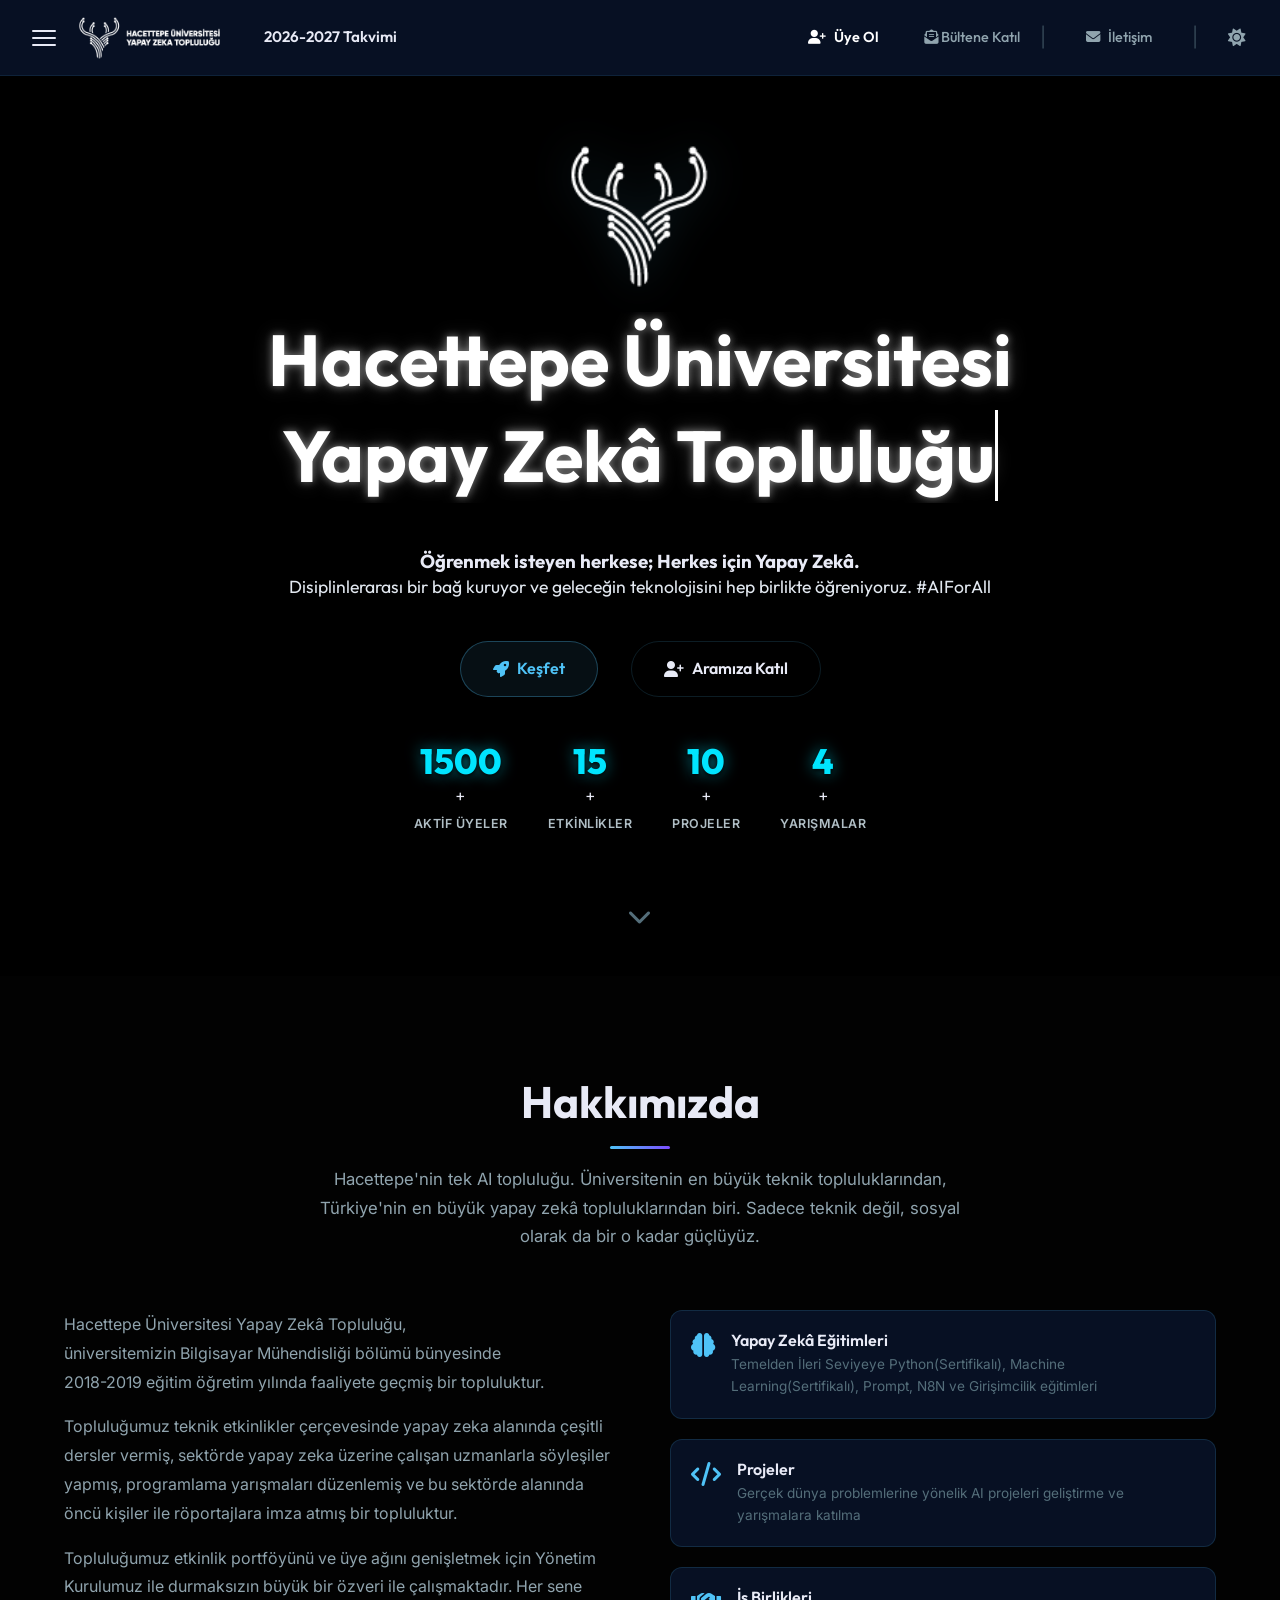
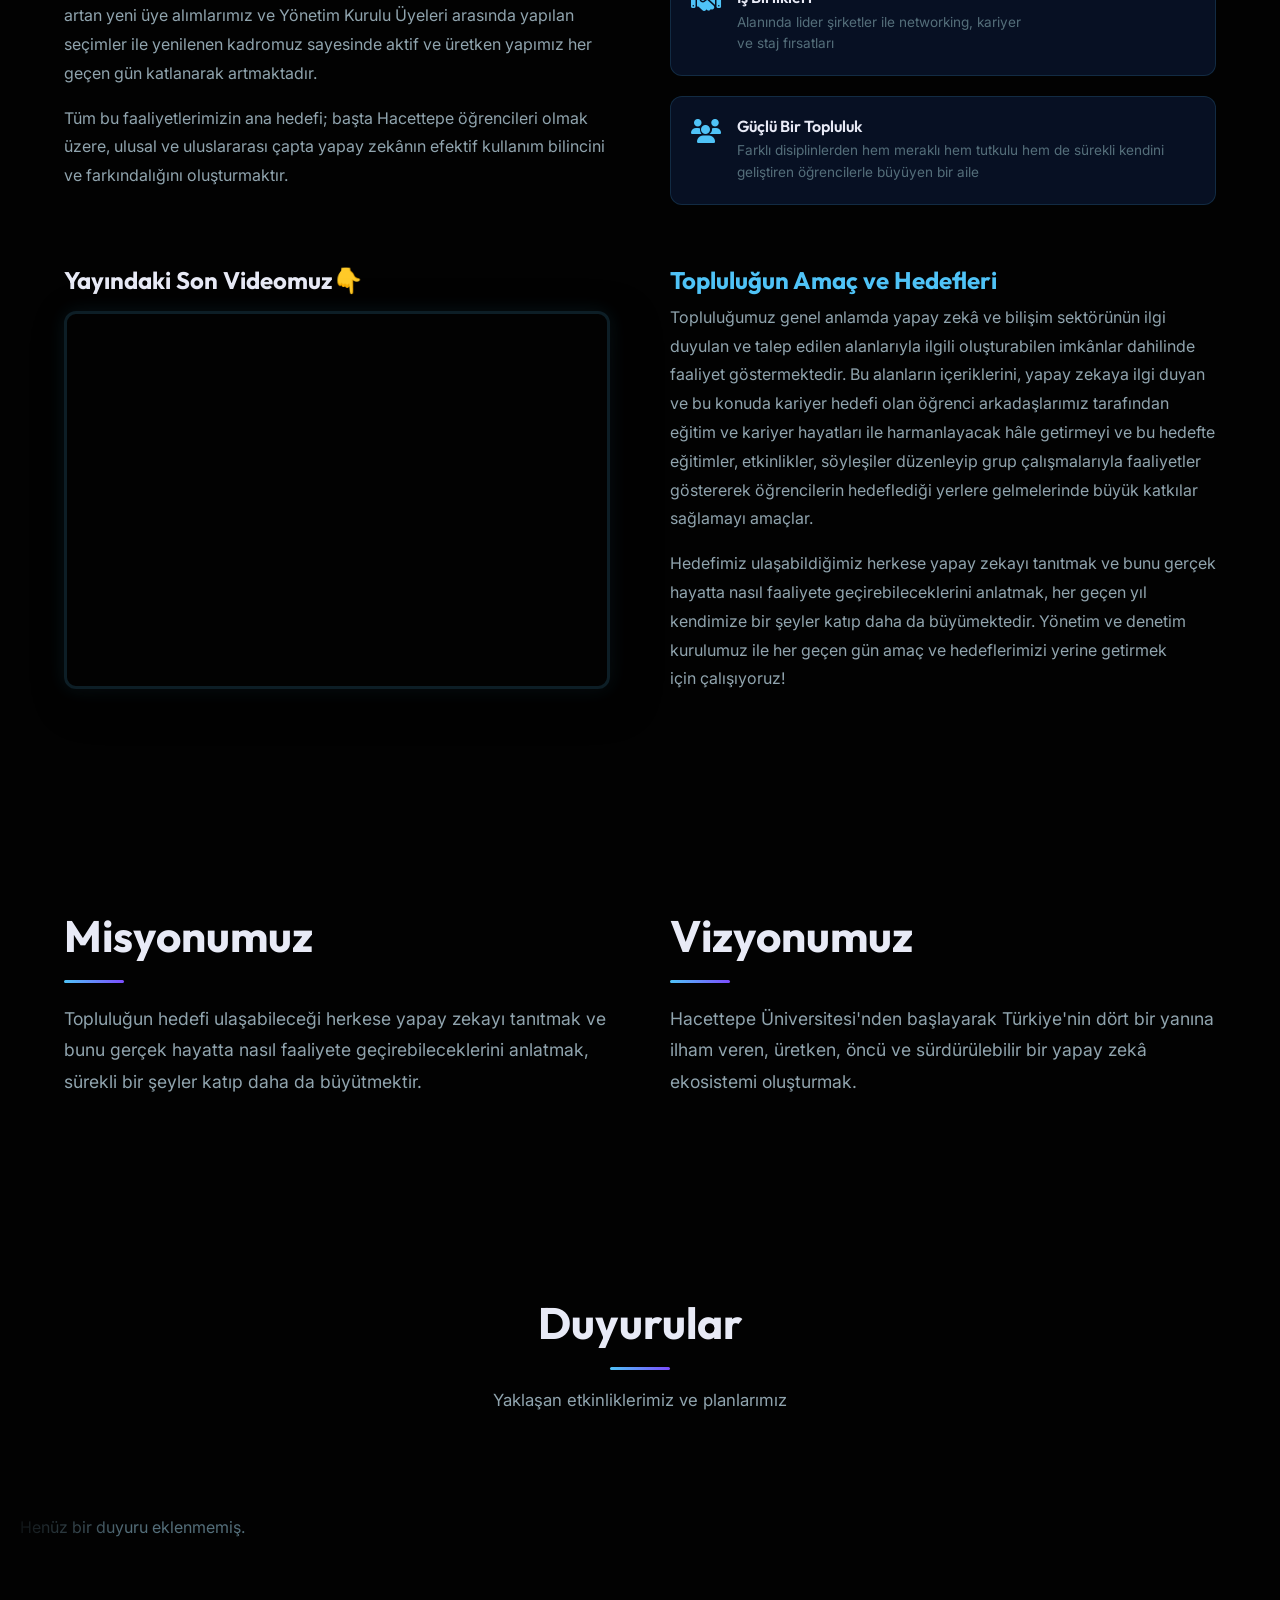
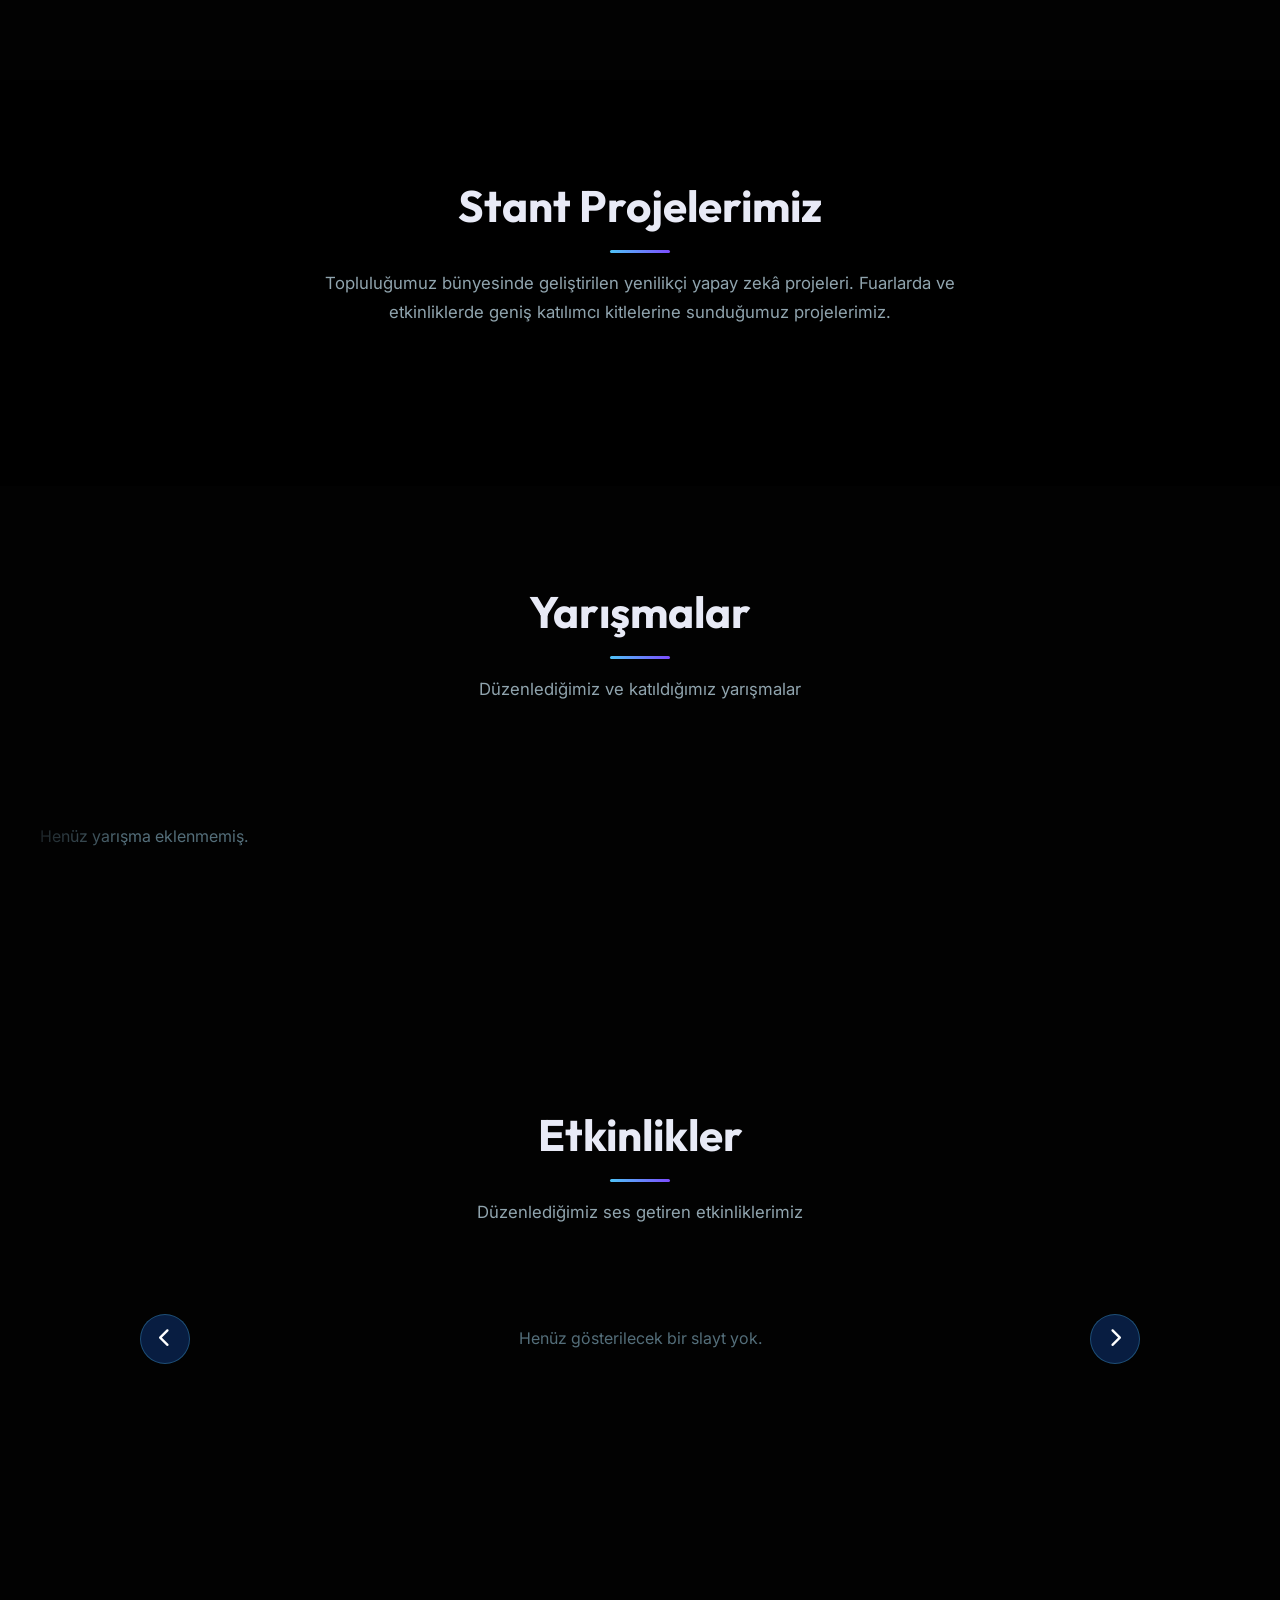
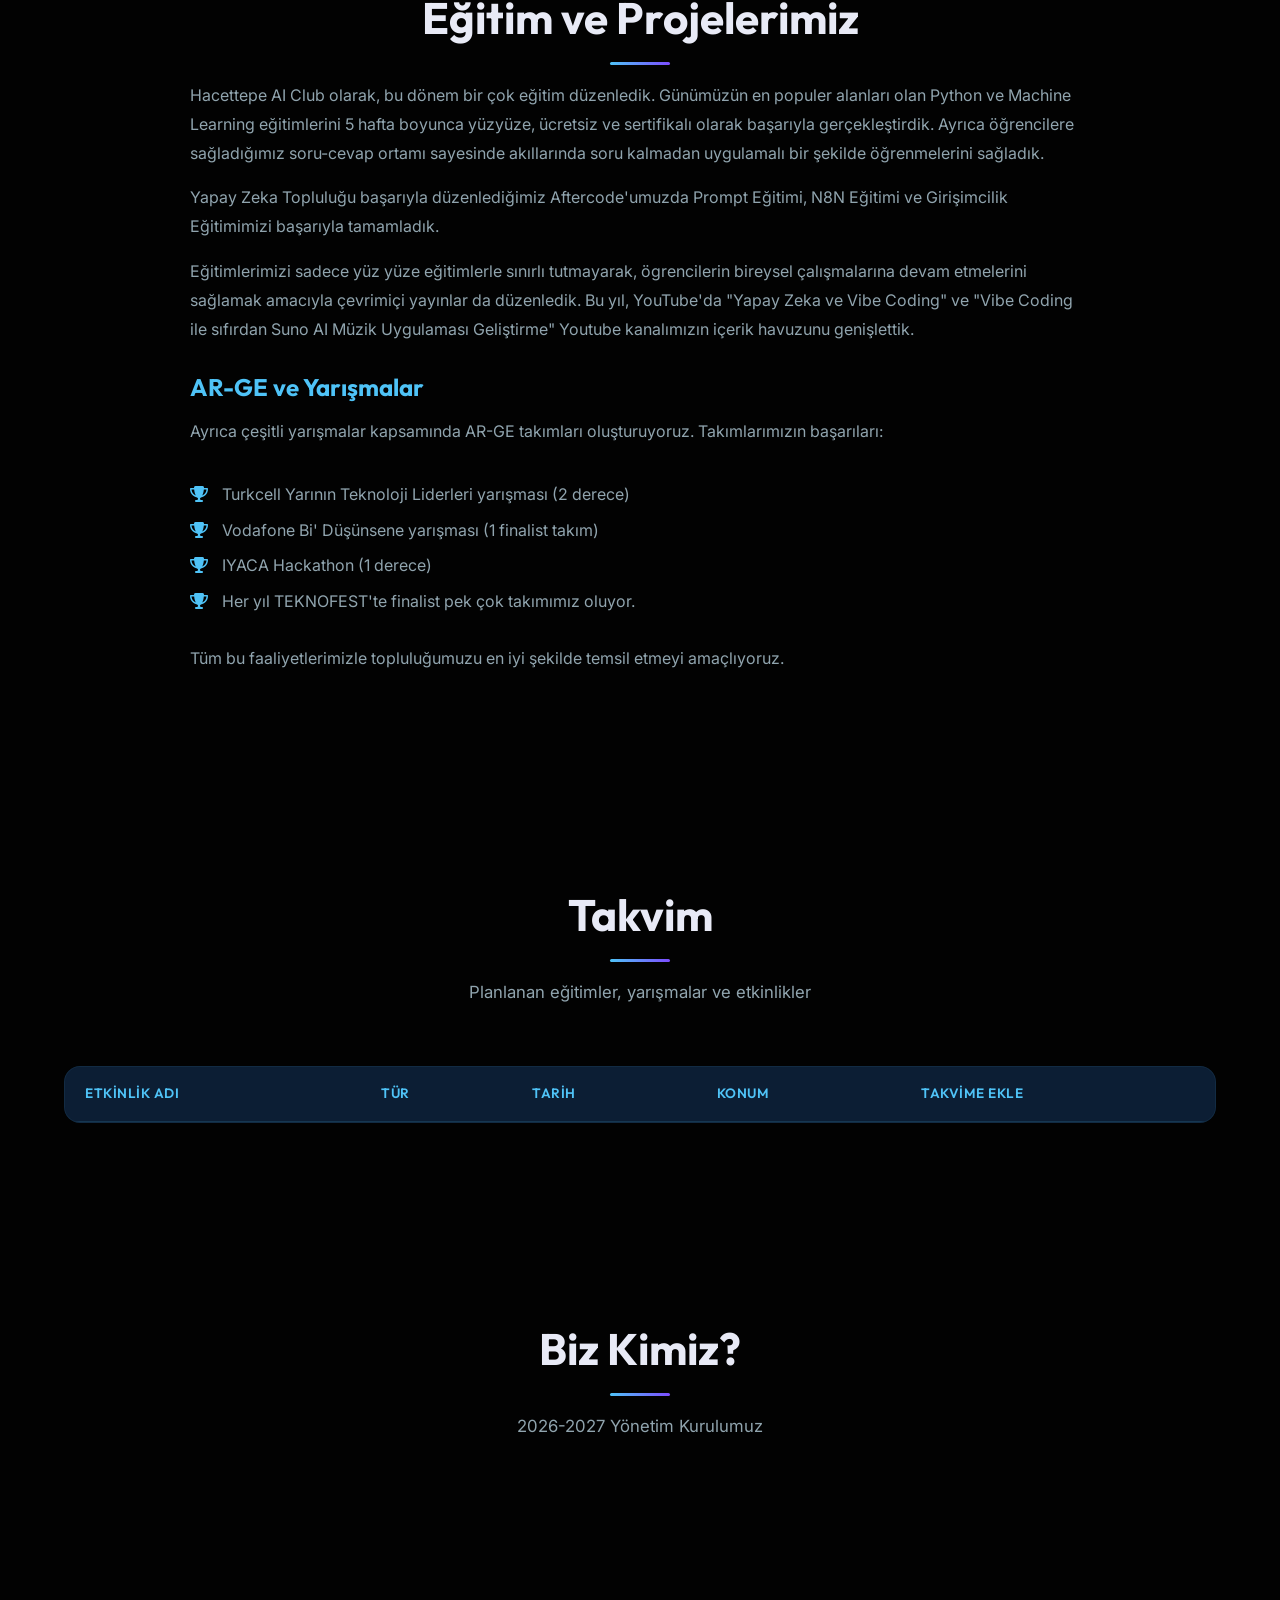
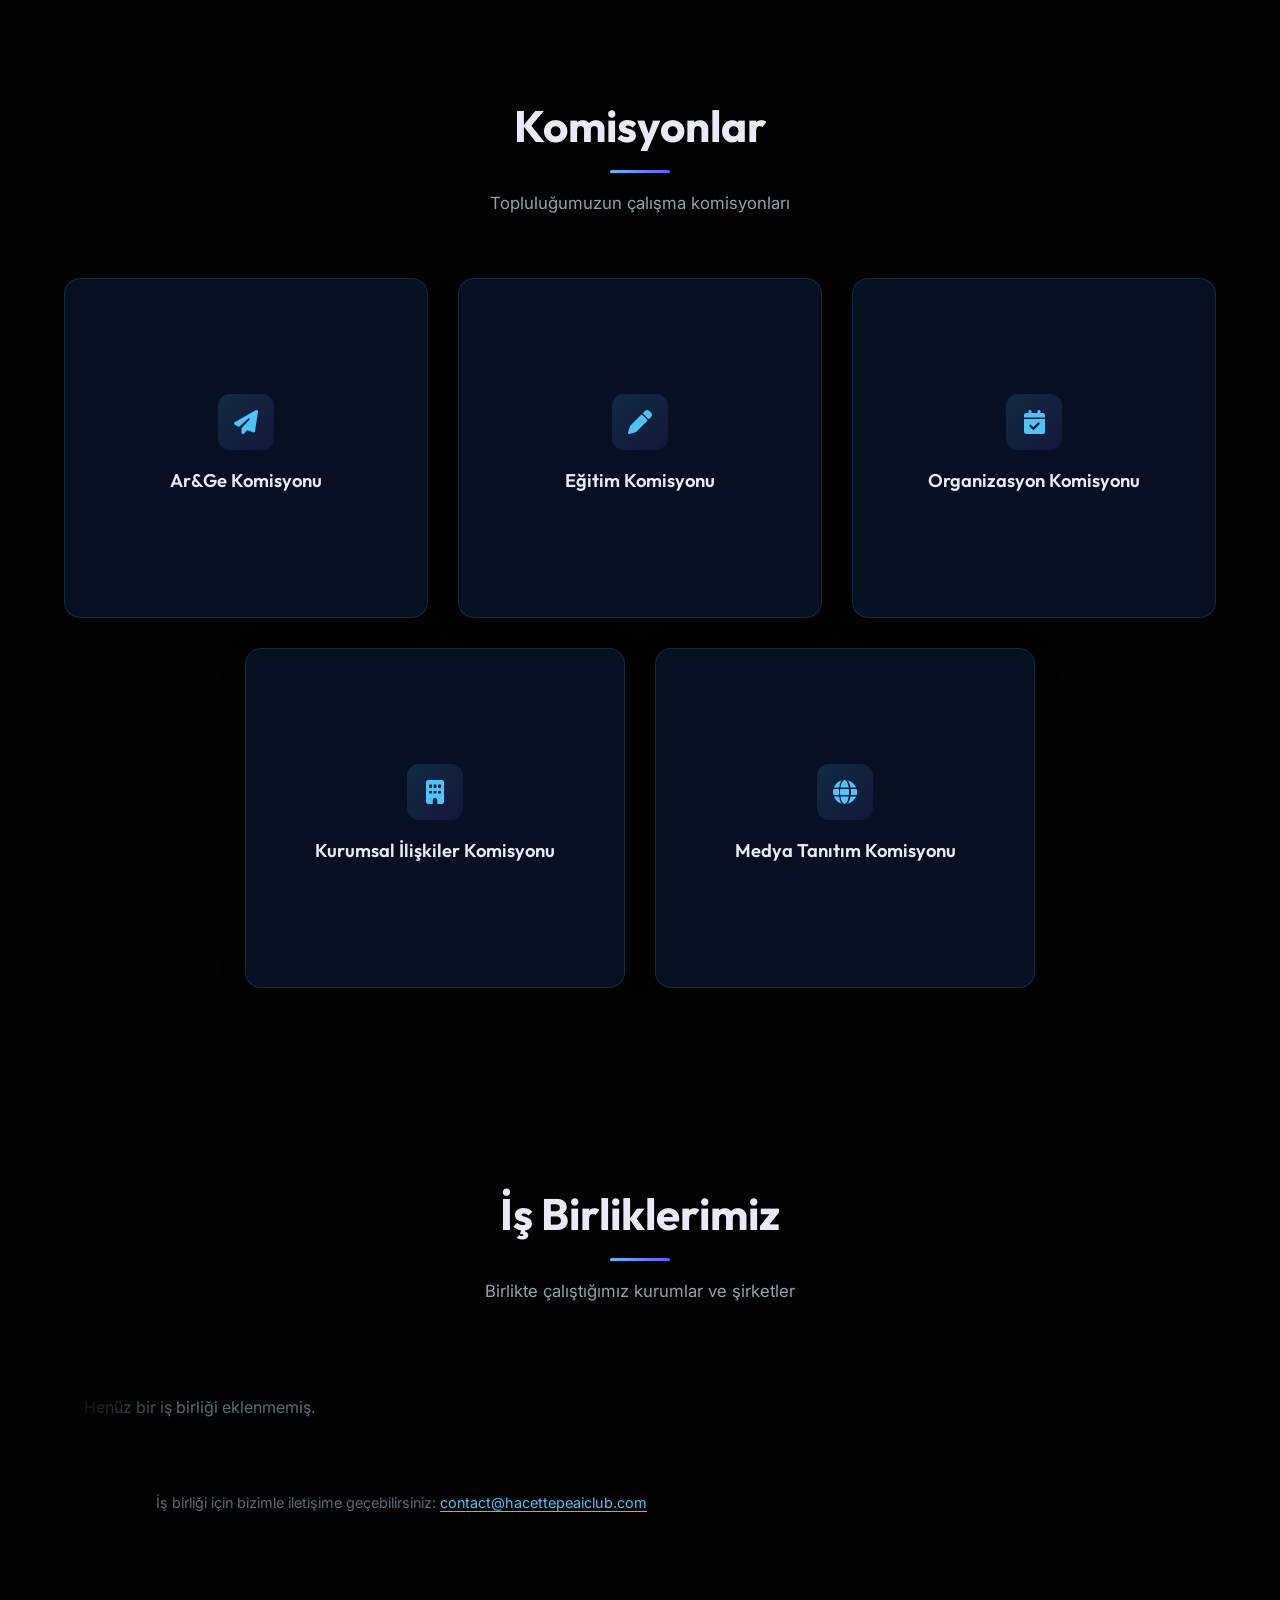
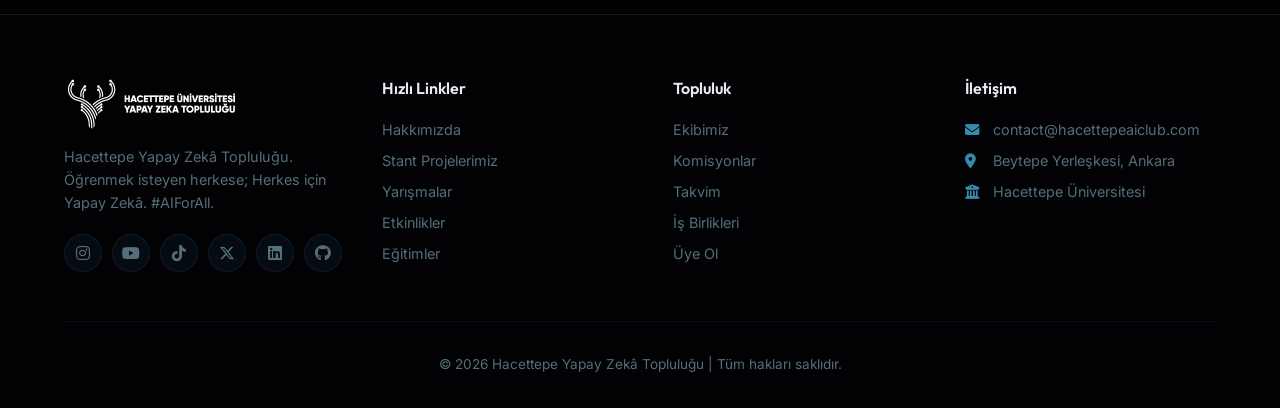
==== Frontend/index.html @ a0f43499 "E-bülten sistemi, duyurular eklendi ve arayüz güncellendi" ====
<!DOCTYPE html>
<html lang="tr" dir="ltr">

<head>
    <meta charset="UTF-8">
    <meta name="viewport" content="width=device-width, initial-scale=1.0">
    <meta http-equiv="X-UA-Compatible" content="IE=edge">
    <title>Hacettepe Yapay Zekâ Topluluğu | AI Club</title>
    <link rel="icon" type="image/png" href="assets/logo-light.png">
    <meta name="description"
        content="Hacettepe Üniversitesi Yapay Zekâ Topluluğu resmi web sitesi. Eğitimler, etkinlikler, yarışmalar, projeler ve daha fazlası.">
    <meta name="keywords"
        content="Hacettepe, Üniversite, Yapay Zeka, AI Club, Topluluk, Datathon, Ideathon, Vibethon, AI Fest">
    <meta property="og:title" content="Hacettepe Yapay Zekâ Topluluğu">
    <meta property="og:description" content="Hacettepe Üniversitesi Yapay Zekâ Topluluğu resmi web sitesi.">
    <meta property="og:type" content="website">

    <!-- Google Fonts -->
    <link rel="preconnect" href="https://fonts.googleapis.com">
    <link rel="preconnect" href="https://fonts.gstatic.com" crossorigin>
    <link
        href="https://fonts.googleapis.com/css2?family=Inter:wght@300;400;500;600;700&family=Outfit:wght@400;500;600;700;800&display=swap"
        rel="stylesheet">

    <!-- Font Awesome Icons -->
    <link rel="stylesheet" href="https://cdnjs.cloudflare.com/ajax/libs/font-awesome/6.5.1/css/all.min.css">

    <!-- Main Stylesheet -->
    <link rel="stylesheet" href="css/style.css">
</head>

<body>

    <!-- ==================== BACKGROUND VIDEO ==================== -->
    <video id="neural-canvas" autoplay loop muted playsinline>
        <source src="assets/videos/background.mp4" type="video/mp4">
    </video>

    <!-- ==================== HEADER / NAVBAR ==================== -->
    <header id="header">
        <div class="header-container">
            <!-- Left: Hamburger + Logo -->
            <div class="header-left">
                <button id="hamburger-btn" type="button" aria-label="Menüyü Aç" title="Menüyü Aç">
                    <span class="hamburger-line"></span>
                </button>
                <a href="#hero" id="logo-link" class="logo-link" title="Ana Sayfa">
                    <img src="assets/logo.png" alt="Hacettepe AI Club Logo" id="logo-img">
                </a>
                <a href="#takvim" class="nav-announcements-link" title="Takvim">2026-2027 Takvimi</a>
            </div>

            <!-- Right: Üye Ol + İletişim -->
            <div class="header-right">
                <a href="https://topluluklar.hacettepe.edu.tr/topluluklar/yapay-zeka-toplulugu" target="_blank"
                    rel="noopener" class="btn-member" id="btn-member">
                    <i class="fa-solid fa-user-plus"></i> <span class="btn-text">Üye Ol</span>
                </a>

                <a href="#" class="nav-link" id="nav-newsletter-btn" style="margin-left: 15px;">
                    <i class="fa-solid fa-envelope-open-text"></i> <span class="btn-text">Bültene Katıl</span>
                </a>

                <span class="header-separator">|</span>
                <div id="contact-dropdown-wrapper" class="contact-dropdown-wrapper">
                    <button class="btn-contact" id="btn-contact">
                        <i class="fa-solid fa-envelope"></i> <span class="btn-text">İletişim</span>
                    </button>
                    <div id="contact-dropdown" class="contact-dropdown">
                        <a href="https://www.instagram.com/hacettepeaiclub" target="_blank" rel="noopener"
                            class="social-link">
                            <i class="fa-brands fa-instagram"></i> Instagram
                        </a>
                        <a href="https://www.youtube.com/c/hacettepeaiclub" target="_blank" rel="noopener"
                            class="social-link">
                            <i class="fa-brands fa-youtube"></i> YouTube
                        </a>
                        <a href="https://www.tiktok.com/@hacettepeaiclub" target="_blank" rel="noopener"
                            class="social-link">
                            <i class="fa-brands fa-tiktok"></i> TikTok
                        </a>
                        <a href="https://x.com/hacettepeaiclub" target="_blank" rel="noopener" class="social-link">
                            <i class="fa-brands fa-x-twitter"></i> X (Twitter)
                        </a>
                        <a href="https://www.linkedin.com/company/hacettepeaiclub" target="_blank" rel="noopener"
                            class="social-link">
                            <i class="fa-brands fa-linkedin"></i> LinkedIn
                        </a>
                        <a href="https://github.com/hacettepeaiclub" target="_blank" rel="noopener" class="social-link">
                            <i class="fa-brands fa-github"></i> GitHub
                        </a>
                        <hr class="dropdown-divider">
                        <a href="mailto:contact@hacettepeaiclub.com" class="social-link">
                            <i class="fa-solid fa-paper-plane"></i> Bizimle İletişime Geçin
                    </a>
                    </div>
                </div>
                <span class="header-separator">|</span>
                <button id="theme-toggle" class="btn-theme-toggle" aria-label="Temayı Değiştir"
                    title="Karanlık Modu Aç">
                    <i class="fa-solid fa-sun"></i>
                </button>
            </div>
        </div>
    </header>

    <!-- ==================== SIDE MENU (Hamburger) ==================== -->
    <div class="side-menu-overlay" id="side-menu-overlay"></div>
    <nav id="side-menu" class="side-menu" aria-label="Ana Menü">
        <div class="side-menu-header">
            <img src="assets/logo.png" alt="Logo" class="side-menu-logo">
            <button id="side-menu-close" class="side-menu-close" aria-label="Menüyü Kapat">
                <i class="fa-solid fa-xmark"></i>
            </button>
        </div>
        <ul class="side-menu-links">
            <li><a href="#hakkimizda" class="side-menu-link"><i class="fa-solid fa-info-circle"></i> Hakkımızda</a></li>
            <li><a href="#misyon-vizyon" class="side-menu-link"><i class="fa-solid fa-bullseye"></i>
                    Misyonumuz/Vizyonumuz</a></li>
            <li><a href="#gelecek-etkinlikler" class="side-menu-link"><i class="fa-solid fa-bullhorn"></i> Duyurular</a></li>
            <li><a href="#projeler" class="side-menu-link"><i class="fa-solid fa-diagram-project"></i> Stant Projelerimiz</a>
            </li>
            <li><a href="#yarismalar" class="side-menu-link"><i class="fa-solid fa-trophy"></i> Yarışmalar</a></li>
            <li><a href="#etkinlikler" class="side-menu-link"><i class="fa-solid fa-calendar-check"></i> Etkinlikler</a>
            </li>
            <li><a href="#egitimler" class="side-menu-link"><i class="fa-solid fa-graduation-cap"></i> Eğitimler</a>
            </li>
            <li><a href="#takvim" class="side-menu-link"><i class="fa-solid fa-calendar-days"></i> Takvim</a></li>
            <li><a href="#ekip" class="side-menu-link"><i class="fa-solid fa-people-group"></i> Biz Kimiz?</a></li>
            <li><a href="#komisyonlar" class="side-menu-link"><i class="fa-solid fa-sitemap"></i> Komisyonlar</a></li>
            <li><a href="#isbirlikleri" class="side-menu-link"><i class="fa-solid fa-handshake"></i> İş Birlikleri</a></li>
            
        </ul>
        <div class="side-menu-footer">
            <button id="admin-trigger" class="btn-admin-login">
                <i class="fa-solid fa-right-to-bracket"></i> Giriş Yap
            </button>
        </div>
    </nav>

    <!-- ==================== ADMIN TOOLBAR (hidden by default) ==================== -->
    <div id="admin-toolbar" class="admin-toolbar" style="display: none;">
        <div class="admin-toolbar-inner">
            <span><i class="fa-solid fa-shield-halved"></i> Admin Modu Aktif</span>
            <button id="admin-logout" class="btn-admin-logout"><i class="fa-solid fa-right-from-bracket"></i> Çıkış
                Yap</button>
        </div>
    </div>

    <!-- ==================== MAIN CONTENT ==================== -->
    <main id="main-content">

        <!-- ===== HERO SECTION ===== -->
        <section id="hero" class="hero-section">
            <div class="hero-content">
                <div class="hero-branding scroll-reveal">
                    <img src="assets/logo-light.png" alt="Hacettepe AI Club Logo" class="hero-logo-icon">
                    <div class="hero-title-row">

                        <h1 class="hero-title">
                            Hacettepe Üniversitesi<br>
                            <span class="hero-highlight">Yapay Zekâ Topluluğu</span>
                        </h1>

                    </div>
                </div>
                <div class="hero-subtitle scroll-reveal">
                    <h3> <br> Öğrenmek isteyen herkese; Herkes için Yapay Zekâ.</h3>
                    <h5>Disiplinlerarası bir bağ kuruyor ve geleceğin teknolojisini hep birlikte öğreniyoruz. #AIForAll</h5>
                </div>
                <div class="hero-buttons scroll-reveal">
                    <a href="#hakkimizda" class="btn-primary btn-glow">
                        <i class="fa-solid fa-rocket"></i> Keşfet
                    </a>
                    <a href="https://topluluklar.hacettepe.edu.tr/topluluklar/yapay-zeka-toplulugu" target="_blank"
                        rel="noopener" class="btn-secondary">
                        <i class="fa-solid fa-user-plus"></i> Aramıza Katıl
                    </a>
                </div>
                <div class="hero-stats scroll-reveal">
                    <div class="stat-item">
                        <span class="stat-number" data-target="1500">0</span>+
                        <span class="stat-label">Aktif Üyeler</span>
                    </div>
                    <div class="stat-item">
                        <span class="stat-number" data-target="15">0</span>+
                        <span class="stat-label">Etkinlikler</span>
                    </div>
                    <div class="stat-item">
                        <span class="stat-number" data-target="10">0</span>+
                        <span class="stat-label">Projeler</span>
                    </div>
                    <div class="stat-item">
                        <span class="stat-number" data-target="4">0</span>+
                        <span class="stat-label">Yarışmalar</span>
                    </div>
                </div>
            </div>
            <a href="#hakkimizda" class="hero-scroll-indicator">
                <i class="fa-solid fa-chevron-down"></i>
            </a>
        </section>

        <!-- ===== HAKKIMIZDA ===== -->
        <section id="hakkimizda" class="section">
            <div class="container">
                <h2 class="section-title scroll-reveal">Hakkımızda</h2>
                <p class="section-subtitle scroll-reveal">Hacettepe'nin tek AI topluluğu. Üniversitenin en büyük teknik topluluklarından, Türkiye'nin en büyük yapay zekâ topluluklarından biri. Sadece teknik değil, sosyal olarak da bir o kadar güçlüyüz.</p>
                <div class="about-grid">
                    <!-- Row 1: Left Column (Intro Text) -->
                    <div class="about-text scroll-reveal">
                        <p>Hacettepe Üniversitesi Yapay Zekâ Topluluğu,<br> üniversitemizin Bilgisayar Mühendisliği
                            bölümü
                            bünyesinde <br> 2018-2019 eğitim öğretim yılında faaliyete geçmiş bir topluluktur.</p>
                        <p>Topluluğumuz teknik etkinlikler çerçevesinde yapay zeka alanında çeşitli dersler vermiş,
                            sektörde yapay zeka üzerine çalışan uzmanlarla söyleşiler yapmış, programlama yarışmaları
                            düzenlemiş ve bu sektörde alanında öncü kişiler ile röportajlara imza atmış bir topluluktur.
                        </p>
                        <p>Topluluğumuz etkinlik portföyünü ve üye ağını genişletmek için Yönetim Kurulumuz ile
                            durmaksızın büyük bir özveri ile çalışmaktadır. Her sene artan yeni üye alımlarımız ve
                            Yönetim Kurulu Üyeleri
                            arasında yapılan seçimler ile yenilenen kadromuz sayesinde aktif ve üretken yapımız her
                            geçen gün
                            katlanarak
                            artmaktadır.
                        </p>
                        <p>Tüm bu faaliyetlerimizin ana hedefi; başta Hacettepe öğrencileri olmak üzere, ulusal ve
                            uluslararası
                            çapta yapay zekânın efektif kullanım bilincini ve farkındalığını oluşturmaktır.
                        </p>
                    </div>

                    <!-- Row 1: Right Column (Features Cards) -->
                    <div class="about-features scroll-reveal">
                        <div class="feature-item">
                            <i class="fa-solid fa-brain"></i>
                            <div>
                                <h4>Yapay Zekâ Eğitimleri</h4>
                                <p>Temelden İleri Seviyeye Python(Sertifikalı), Machine Learning(Sertifikalı), Prompt,
                                    N8N ve Girişimcilik eğitimleri</p>
                            </div>
                        </div>
                        <div class="feature-item">
                            <i class="fa-solid fa-code"></i>
                            <div>
                                <h4>Projeler</h4>
                                <p>Gerçek dünya problemlerine yönelik AI projeleri geliştirme ve yarışmalara katılma
                                </p>
                            </div>
                        </div>
                        <div class="feature-item">
                            <i class="fa-solid fa-handshake"></i>
                            <div>
                                <h4>İş Birlikleri</h4>
                                <p>Alanında lider şirketler ile networking, kariyer
                                <p> ve staj fırsatları </p>
                                </p>
                            </div>
                        </div>
                        <div class="feature-item">
                            <i class="fa-solid fa-users"></i>
                            <div>
                                <h4>Güçlü Bir Topluluk</h4>
                                <p>Farklı disiplinlerden hem meraklı hem tutkulu hem de sürekli kendini geliştiren
                                    öğrencilerle büyüyen bir aile</p>
                            </div>
                        </div>
                    </div>

                    <!-- Row 2: Left Column (YouTube Video) -->
                    <div class="about-video scroll-reveal">
                        <h3 class="about-row-title">Yayındaki Son Videomuz👇</h3>
                        <div class="video-container">
                            <iframe src="https://www.youtube.com/embed/R1TZDe21SGk" title="YouTube video player"
                                allow="accelerometer; autoplay; clipboard-write; encrypted-media; gyroscope; picture-in-picture; web-share"
                                allowfullscreen></iframe>
                        </div>
                    </div>

                    <!-- Row 2: Right Column (Goals & Objectives - Right Aligned) -->
                    <div class="about-goals scroll-reveal">
                        <h3 class="about-row-title" style="color: var(--glow);">Topluluğun Amaç ve Hedefleri</h3>
                        <p>Topluluğumuz genel anlamda yapay zekâ ve bilişim sektörünün ilgi duyulan ve talep edilen
                            alanlarıyla ilgili oluşturabilen imkânlar dahilinde faaliyet göstermektedir. Bu alanların
                            içeriklerini, yapay zekaya ilgi duyan ve bu konuda kariyer hedefi olan öğrenci
                            arkadaşlarımız tarafından eğitim ve kariyer hayatları ile harmanlayacak hâle getirmeyi ve bu
                            hedefte eğitimler, etkinlikler, söyleşiler düzenleyip grup çalışmalarıyla faaliyetler
                            göstererek öğrencilerin hedeflediği yerlere gelmelerinde büyük katkılar sağlamayı amaçlar.
                        </p>
                        <p>Hedefimiz ulaşabildiğimiz herkese yapay zekayı tanıtmak ve bunu gerçek hayatta nasıl
                            faaliyete geçirebileceklerini anlatmak, her geçen yıl kendimize bir şeyler katıp daha da
                            büyümektedir. Yönetim ve denetim kurulumuz ile her geçen gün amaç ve hedeflerimizi yerine
                            getirmek için çalışıyoruz!</p>
                    </div>
                </div>
            </div>
        </section>

        <!-- ===== MİSYONUMUZ & VİZYONUMUZ ===== -->
        <section id="misyon-vizyon" class="section section-alt">
            <div class="container">
                <div class="mv-grid">
                    <!-- Left Column: Misyonumuz -->
                    <div class="mv-block mv-left scroll-reveal">
                        <h2 class="section-title" style="text-align: left; margin-bottom: 20px;">Misyonumuz</h2>
                        <p class="mv-main">Topluluğun hedefi ulaşabileceği herkese yapay zekayı tanıtmak ve bunu gerçek
                            hayatta nasıl faaliyete geçirebileceklerini anlatmak, sürekli bir şeyler katıp daha da
                            büyütmektir.</p>
                    </div>
                    <!-- Right Column: Vizyonumuz -->
                    <div class="mv-block mv-right scroll-reveal">
                        <h2 class="section-title" style="text-align: left; margin-bottom: 20px;">Vizyonumuz</h2>
                        <p class="mv-main">Hacettepe Üniversitesi'nden başlayarak Türkiye'nin dört bir yanına ilham
                            veren, üretken, öncü ve sürdürülebilir bir yapay zekâ ekosistemi oluşturmak.</p>
                    </div>
                </div>
            </div>
        </section>

        <!-- ===== GELECEK ETKİNLİKLER ===== -->
        
        <section id="gelecek-etkinlikler" class="section section-alt">
            <div class="container">
                <h2 class="section-title scroll-reveal">Duyurular</h2>
                <p class="section-subtitle scroll-reveal">Yaklaşan etkinliklerimiz ve planlarımız</p>
                
                <div class="upcoming-grid scroll-reveal">
                    <div class="upcoming-track" id="announcements-dynamic-track">
                    </div>
                </div>

                <div class="admin-only" style="display: none; text-align: center; margin-top: 30px;">
                    <button id="admin-add-announcement-btn" class="btn-primary">
                        <i class="fa-solid fa-plus"></i> Duyuru Ekle
                    </button>
                </div>
            </div>
        </section>

        <!-- ===== PROJELERİMİZ ===== -->
        <section id="projeler" class="section">
            <div class="container">
                <h2 class="section-title scroll-reveal">Stant Projelerimiz</h2>
                <p class="section-subtitle scroll-reveal">Topluluğumuz bünyesinde geliştirilen yenilikçi yapay zekâ projeleri. Fuarlarda ve etkinliklerde geniş katılımcı kitlelerine sunduğumuz projelerimiz.</p>
                
                <!-- JS İle API'den Gelen Projelerin Basılacağı Kapsayıcı -->
                <div id="projects-dynamic" class="projects-grid">
                    <!-- Projeler buraya yüklenecek -->
                </div>

                <!-- Admin: Proje Ekle Butonu -->
                <div class="admin-only" style="display: none; text-align: center; margin-top: 30px;">
                    <button id="admin-add-project-btn" class="btn-primary">
                        <i class="fa-solid fa-plus"></i> Proje Ekle
                    </button>
                </div>
            </div>
        </section>

        <!-- ===== YARIŞMALAR ===== -->
        <section id="yarismalar" class="section">
            <div class="container">
                <h2 class="section-title scroll-reveal">Yarışmalar</h2>
                <p class="section-subtitle scroll-reveal">Düzenlediğimiz ve katıldığımız yarışmalar</p>
                
                <div class="upcoming-grid scroll-reveal">
                    <!-- JS İle Dinamik Yüklenecek Kayan Animasyon Alanı -->
                    <div class="upcoming-track" id="competitions-dynamic-track">
                        <!-- Yarışmalar buraya yüklenecek -->
                    </div>
                </div>

                <!-- Admin: Yarışma Ekle Butonu -->
                <div class="admin-only" style="display: none; text-align: center; margin-top: 30px;">
                    <button id="admin-add-competition-btn" class="btn-primary">
                        <i class="fa-solid fa-plus"></i> Yarışma Ekle
                    </button>
                </div>
            </div>
        </section>

        <!-- ===== ETKİNLİKLER ===== -->
        <section id="etkinlikler" class="section section-alt">
            <div class="container">
                <h2 class="section-title scroll-reveal">Etkinlikler</h2>
                <p class="section-subtitle scroll-reveal">Düzenlediğimiz ses getiren etkinliklerimiz</p>
                <div class="slider-container scroll-reveal">
                    <button class="slider-arrow slider-arrow-left" id="event-slider-prev" aria-label="Önceki Etkinlik">
                        <i class="fa-solid fa-chevron-left"></i>
                    </button>

                    <div class="slider-wrapper">
                        <!-- JS İle Dinamik Yüklenecek Slider Alanı -->
                        <div class="slider-track" id="event-slider-track">
                            <!-- Slaytlar Buraya Gelecek -->
                        </div>
                    </div>

                    <button class="slider-arrow slider-arrow-right" id="event-slider-next"
                        aria-label="Sonraki Etkinlik">
                        <i class="fa-solid fa-chevron-right"></i>
                    </button>
                </div>
            </div>
        </section>

        <!-- ===== EĞİTİM VE PROJELERİMİZ ===== -->
        <section id="egitimler" class="section">
            <div class="container">
                <h2 class="section-title scroll-reveal">Eğitim ve Projelerimiz</h2>
                <div class="about-text scroll-reveal" style="max-width: 900px; margin: 0 auto; text-align: left;">
                    <p>Hacettepe AI Club olarak, bu dönem bir çok eğitim düzenledik. Günümüzün en populer alanları olan
                        Python ve Machine Learning eğitimlerini 5 hafta boyunca yüzyüze, ücretsiz ve sertifikalı olarak
                        başarıyla gerçekleştirdik. Ayrıca öğrencilere sağladığımız soru-cevap ortamı sayesinde
                        akıllarında soru kalmadan uygulamalı bir şekilde öğrenmelerini sağladık.</p>
                    <p>Yapay Zeka Topluluğu başarıyla düzenlediğimiz Aftercode'umuzda Prompt Eğitimi, N8N Eğitimi ve
                        Girişimcilik Eğitimimizi başarıyla tamamladık.</p>
                    <p>Eğitimlerimizi sadece yüz yüze eğitimlerle sınırlı tutmayarak, ögrencilerin bireysel
                        çalışmalarına devam etmelerini sağlamak amacıyla çevrimiçi yayınlar da düzenledik. Bu yıl,
                        YouTube'da "Yapay Zeka ve Vibe Coding" ve "Vibe Coding ile sıfırdan Suno AI Müzik Uygulaması
                        Geliştirme" Youtube kanalımızın içerik havuzunu genişlettik.</p>
                    <h3
                        style="color: var(--glow); font-family: var(--font-heading); margin-top: 30px; margin-bottom: 15px; font-size: 1.5rem;">
                        AR-GE ve Yarışmalar</h3>
                    <p>Ayrıca çeşitli yarışmalar kapsamında AR-GE takımları oluşturuyoruz. Takımlarımızın başarıları:
                    </p>
                    <ul
                        style="list-style-type: none; padding: 0; margin: 20px 0; color: var(--text-secondary); text-align: left; display: inline-block;">
                        <li style="margin-bottom: 10px;"><i class="fa-solid fa-trophy"
                                style="color: var(--glow); margin-right: 10px;"></i> Turkcell Yarının Teknoloji
                            Liderleri yarışması (2 derece)</li>
                        <li style="margin-bottom: 10px;"><i class="fa-solid fa-trophy"
                                style="color: var(--glow); margin-right: 10px;"></i> Vodafone Bi' Düşünsene yarışması (1
                            finalist takım)</li>
                        <li style="margin-bottom: 10px;"><i class="fa-solid fa-trophy"
                                style="color: var(--glow); margin-right: 10px;"></i> IYACA Hackathon (1 derece)</li>
                        <li style="margin-bottom: 10px;"><i class="fa-solid fa-trophy"
                                style="color: var(--glow); margin-right: 10px;"></i> Her yıl TEKNOFEST'te finalist pek
                            çok takımımız oluyor.</li>
                    </ul>
                    <p>Tüm bu faaliyetlerimizle topluluğumuzu en iyi şekilde temsil etmeyi amaçlıyoruz.</p>
                </div>
            </div>
        </section>

        <!-- ===== TAKVİM ===== -->
        <section id="takvim" class="section section-alt">
            <div class="container">
                <h2 class="section-title scroll-reveal">Takvim</h2>
                <p class="section-subtitle scroll-reveal">Planlanan eğitimler, yarışmalar ve etkinlikler</p>
                <div class="calendar-wrapper scroll-reveal">
                    <table class="calendar-table">
                        <thead>
                            <tr>
                                <th>Etkinlik Adı</th>
                                <th>Tür</th>
                                <th>Tarih</th>
                                <th>Konum</th>
                                <th>Takvime Ekle</th>
                                <th class="admin-only-th" style="display: none;">İşlem</th>
                            </tr>
                        </thead>
                        <tbody id="calendar-body">

                        </tbody>
                    </table>
                </div>
            </div>
        </section>

        <!-- ===== BİZ KİMİZ ===== -->
        <section id="ekip" class="section">
            <div class="container">
                <h2 class="section-title scroll-reveal">Biz Kimiz?</h2>
                <p class="section-subtitle scroll-reveal">2026-2027 Yönetim Kurulumuz</p>
                
                <!-- JS İle API'den Gelen Üyelerin Basılacağı Kapsayıcı -->
                <div id="team-dynamic" class="team-grid flex-center">
                    <!-- Üyeler buraya yüklenecek -->
                </div>

                <!-- Admin: Ekip Üyesi Ekle Butonu -->
                <div class="admin-only" style="display: none; text-align: center; margin-top: 30px;">
                    <button id="admin-add-member-btn" class="btn-primary">
                        <i class="fa-solid fa-plus"></i> Üye Ekle
                    </button>
                </div>
            </div>
        </section>

        <!-- ===== KOMİSYONLAR ===== -->
        <section id="komisyonlar" class="section section-alt">
            <div class="container">
                <h2 class="section-title scroll-reveal">Komisyonlar</h2>
                <p class="section-subtitle scroll-reveal">Topluluğumuzun çalışma komisyonları</p>
                <div class="commission-grid">
                    <div class="commission-card scroll-reveal">
                        <div class="commission-card-inner">
                            <div class="commission-card-front">
                                <div class="commission-icon"><i class="fa-solid fa-paper-plane"></i></div>
                                <h3>Ar&amp;Ge Komisyonu</h3>
                            </div>
                            <div class="commission-card-back">
                                <h3>Ar&amp;Ge Komisyonu</h3>
                                <p>Yapay zekâ alanında araştırma projeleri yürütür, yeni teknolojileri takip eder.
                                    Proje geliştirme süreçlerini koordine edip yarışma takımlarını ekip üyelerinin
                                    becerileri
                                    doğrultusunda analiz edip kurar ve yarışmalara katılır.</p>
                            </div>
                        </div>
                    </div>
                    <div class="commission-card scroll-reveal">
                        <div class="commission-card-inner">
                            <div class="commission-card-front">
                                <div class="commission-icon"><i class="fa-solid fa-pen"></i></div>
                                <h3>Eğitim Komisyonu</h3>
                            </div>
                            <div class="commission-card-back">
                                <h3>Eğitim Komisyonu</h3>
                                <p>Topluluk üyelerine yönelik eğitim programları planlar ve yürütür. Workshop'lar,
                                    bootcamp'ler ve online eğitim serileri düzenleyerek üyelerin AI alanındaki
                                    yetkinliklerini artırır.</p>
                            </div>
                        </div>
                    </div>
                    <div class="commission-card scroll-reveal">
                        <div class="commission-card-inner">
                            <div class="commission-card-front">
                                <div class="commission-icon"><i class="fa-solid fa-calendar-check"></i></div>
                                <h3>Organizasyon Komisyonu</h3>
                            </div>
                            <div class="commission-card-back">
                                <h3>Organizasyon Komisyonu</h3>
                                <p>Topluluğun tüm etkinliklerinin planlanması, organizasyonu ve yürütülmesinden
                                    sorumludur. AI Fest, yarışmalar ve sosyal etkinliklerin lojistik süreçlerini
                                    yönetir.</p>
                            </div>
                        </div>
                    </div>
                    <div class="commission-card scroll-reveal">
                        <div class="commission-card-inner">
                            <div class="commission-card-front">
                                <div class="commission-icon"><i class="fa-solid fa-building"></i></div>
                                <h3>Kurumsal İlişkiler Komisyonu</h3>
                            </div>
                            <div class="commission-card-back">
                                <h3>Kurumsal İlişkiler Komisyonu</h3>
                                <p>Şirketler, diğer üniversite toplulukları ve kurumlarla iş birliği ve sponsorluk
                                    ilişkilerini yönetir. Kariyer fırsatları ve staj imkânlarını üyelere sunar.</p>
                            </div>
                        </div>
                    </div>
                    <div class="commission-card scroll-reveal">
                        <div class="commission-card-inner">
                            <div class="commission-card-front">
                                <div class="commission-icon"><i class="fa-solid fa-globe"></i></div>
                                <h3>Medya Tanıtım Komisyonu</h3>
                            </div>
                            <div class="commission-card-back">
                                <h3>Medya Tanıtım Komisyonu</h3>
                                <p>Topluluğun dijital varlığını yönetir. <br> Instagram, YouTube, LinkedIn, X ve TikTok
                                    hesaplarının içerik üretimi, paylaşımları ve etkileşim stratejilerini
                                    yürütür.</p>
                            </div>
                        </div>
                    </div>
                </div>
            </div>
        </section>

        <!-- ===== İŞ BİRLİKLERİ ===== -->
        <section id="isbirlikleri" class="section">
            <div class="container">
                <h2 class="section-title scroll-reveal">İş Birliklerimiz</h2>
                <p class="section-subtitle scroll-reveal">Birlikte çalıştığımız kurumlar ve şirketler</p>
                
                <div class="partners-grid scroll-reveal">
                    <!-- JS İle API'den Gelen Sponsorların Basılacağı Kaydırma Alanı -->
                    <div class="partners-track" id="sponsors-dynamic-track">
                        <!-- Sponsorlar buraya yüklenecek -->
                    </div>
                </div>

                <!-- Admin: İş Birliği Ekle Butonu -->
                <div class="admin-only" style="display: none; text-align: center; margin-top: 30px;">
                    <button id="admin-add-sponsor-btn" class="btn-primary">
                        <i class="fa-solid fa-plus"></i> İş Birliği Ekle
                    </button>
                </div>

                <p class="partners-note scroll-reveal">İş birliği için bizimle iletişime geçebilirsiniz: <a
                        href="mailto:contact@hacettepeaiclub.com">contact@hacettepeaiclub.com</a></p>
            </div>
        </section>

        


    </main>

    <!-- ==================== FOOTER ==================== -->
    <footer id="footer">
        <div class="footer-stars">
            <div class="shooting-star"></div>
            <div class="shooting-star"></div>
            <div class="shooting-star"></div>
            <div class="shooting-star"></div>
            <div class="shooting-star"></div>
            <div class="shooting-star text-glow-purple"></div>
        </div>
        <div class="container">
            <div class="footer-grid">
                <div class="footer-col footer-about">
                    <img src="assets/logo.png" alt="Hacettepe AI Club" class="footer-logo">
                    <p>Hacettepe Yapay Zekâ Topluluğu. Öğrenmek isteyen herkese; Herkes için Yapay Zekâ.
                        #AIForAll.</p>
                    <div class="footer-social">
                        <a href="https://www.instagram.com/hacettepeaiclub" target="_blank" rel="noopener"
                            title="Instagram"><i class="fa-brands fa-instagram"></i></a>
                        <a href="https://www.youtube.com/c/hacettepeaiclub" target="_blank" rel="noopener"
                            title="YouTube"><i class="fa-brands fa-youtube"></i></a>
                        <a href="https://www.tiktok.com/@hacettepeaiclub" target="_blank" rel="noopener"
                            title="TikTok"><i class="fa-brands fa-tiktok"></i></a>
                        <a href="https://x.com/hacettepeaiclub" target="_blank" rel="noopener" title="X"><i
                                class="fa-brands fa-x-twitter"></i></a>
                        <a href="https://www.linkedin.com/company/hacettepeaiclub" target="_blank" rel="noopener"
                            title="LinkedIn"><i class="fa-brands fa-linkedin"></i></a>
                        <a href="https://github.com/hacettepeaiclub" target="_blank" rel="noopener" title="GitHub"><i
                                class="fa-brands fa-github"></i></a>
                    </div>
                </div>
                <div class="footer-col">
                    <h4>Hızlı Linkler</h4>
                    <ul>
                        <li><a href="#hakkimizda">Hakkımızda</a></li>
                        <li><a href="#projeler">Stant Projelerimiz</a></li>
                        <li><a href="#yarismalar">Yarışmalar</a></li>
                        <li><a href="#etkinlikler">Etkinlikler</a></li>
                        <li><a href="#egitimler">Eğitimler</a></li>
                    </ul>
                </div>
                <div class="footer-col">
                    <h4>Topluluk</h4>
                    <ul>
                        <li><a href="#ekip">Ekibimiz</a></li>
                        <li><a href="#komisyonlar">Komisyonlar</a></li>
                        <li><a href="#takvim">Takvim</a></li>
                        <li><a href="#isbirlikleri">İş Birlikleri</a></li>
                        <li><a href="https://topluluklar.hacettepe.edu.tr/topluluklar/yapay-zeka-toplulugu"
                                target="_blank" rel="noopener">Üye Ol</a></li>
                    </ul>
                </div>
                <div class="footer-col">
                    <h4>İletişim</h4>
                    <ul>
                        <li><i class="fa-solid fa-envelope"></i> <a
                                href="mailto:contact@hacettepeaiclub.com">contact@hacettepeaiclub.com</a></li>
                        <li><i class="fa-solid fa-location-dot"></i> Beytepe Yerleşkesi, Ankara</li>
                        <li><i class="fa-solid fa-university"></i> <a href="https://www.hacettepe.edu.tr"
                                target="_blank" rel="noopener">Hacettepe Üniversitesi</a></li>
                    </ul>
                </div>
            </div>
            <div class="footer-bottom">
                <p>&copy; 2026 Hacettepe Yapay Zekâ Topluluğu | Tüm hakları saklıdır.</p>
            </div>
        </div>
    </footer>

    <!-- ==================== CONTACT MODAL ==================== -->
    <div id="contact-modal" class="modal-overlay">
        <div class="modal-content" id="contact-modal-content">
            <button id="contact-close" class="modal-close" aria-label="Kapat">
                <i class="fa-solid fa-xmark"></i>
            </button>
            <h2 class="modal-title"><i class="fa-solid fa-paper-plane"></i> Bizimle İletişime Geçin</h2>
            <form id="contact-form" class="contact-form" novalidate>
                <div class="form-row">
                    <div class="form-group">
                        <label for="contact-name">Ad *</label>
                        <input type="text" id="contact-name" class="form-input" placeholder="Adınız" required>
                    </div>
                    <div class="form-group">
                        <label for="contact-surname">Soyad *</label>
                        <input type="text" id="contact-surname" class="form-input" placeholder="Soyadınız" required>
                    </div>
                </div>
                <div class="form-row">
                    <div class="form-group">
                        <label for="contact-phone">Telefon</label>
                        <input type="tel" id="contact-phone" class="form-input" placeholder="05XX XXX XX XX">
                    </div>
                    <div class="form-group">
                        <label for="contact-email">E-posta *</label>
                        <input type="email" id="contact-email" class="form-input" placeholder="ornek@mail.com" required>
                    </div>
                </div>
                <div class="form-group">
                    <label for="contact-message">Mesajınız *</label>
                    <textarea id="contact-message" class="form-textarea" placeholder="Mesajınızı buraya yazın..."
                        rows="5" required></textarea>
                </div>
                <div class="form-actions">
                    <div class="cancel-btn-container">
                        <button type="button" id="contact-cancel" class="btn-secondary">
                            İptal!
                        </button>
                    </div>
                    <button type="submit" id="contact-submit" class="btn-primary">
                        Gönder
                    </button>
                </div>
            </form>
            <div id="contact-success" class="contact-success" style="display: none;">
                <i class="fa-solid fa-circle-check"></i>
                <p>Mesajınız başarıyla gönderildi!</p>
            </div>
        </div>
    </div>

    <!-- ==================== ADMIN LOGIN MODAL ==================== -->
    <div id="admin-modal" class="modal-overlay">
        <div class="modal-content modal-small">
            <button id="admin-close" class="modal-close" aria-label="Kapat">
                <i class="fa-solid fa-xmark"></i>
            </button>
            <h2 class="modal-title"><i class="fa-solid fa-shield-halved"></i> Admin Girişi</h2>
            <form id="admin-login-form" class="contact-form" novalidate>
                <!-- YENİ EKLENEN KULLANICI ADI ALANI -->
                <div class="form-group">
                    <label for="admin-username">Kullanıcı Adı</label>
                    <input type="text" id="admin-username" class="form-input" placeholder="Admin kullanıcı adınızı girin" required>
                </div>
                <!-- ŞİFRE ALANI -->
                <div class="form-group">
                    <label for="admin-password">Şifre</label>
                    <input type="password" id="admin-password" class="form-input" placeholder="Admin şifrenizi girin" required>
                </div>
                <button type="submit" class="btn-primary btn-full">
                    <i class="fa-solid fa-right-to-bracket"></i> Giriş Yap
                </button>
                <p id="admin-error" class="form-error" style="display: none;">Kullanıcı adı veya şifre hatalı.</p>
            </form>
        </div>
    </div>

    <!-- ==================== ADD EVENT MODAL (Admin) ==================== -->
    <div id="add-event-modal" class="modal-overlay" style="display: none;">
        <div class="modal-content modal-small">
            <button class="modal-close add-event-close" aria-label="Kapat">
                <i class="fa-solid fa-xmark"></i>
            </button>
            <h2 class="modal-title"><i class="fa-solid fa-calendar-plus"></i> Yeni Etkinlik Ekle</h2>
            <form id="add-event-form" class="contact-form" novalidate>
                <div class="form-group">
                    <label for="event-name">Etkinlik Adı *</label>
                    <input type="text" id="event-name" class="form-input" placeholder="Etkinlik adı" required>
                </div>
                <div class="form-group">
                    <label for="event-type">Tür *</label>
                    <select id="event-type" class="form-input" required>
                        <option value="">Seçiniz</option>
                        <option value="Etkinlik">Etkinlik</option>
                        <option value="Yarışma">Yarışma</option>
                        <option value="Eğitim">Eğitim</option>
                    </select>
                </div>
                <div class="form-group">
                    <label for="event-date">Tarih *</label>
                    <input type="text" id="event-date" class="form-input" placeholder="ör: 15 Aralık 2026" required>
                </div>
                <div class="form-group">
                    <label for="event-location">Konum *</label>
                    <input type="text" id="event-location" class="form-input" placeholder="Etkinlik konumu" required>
                </div>
                <button type="submit" class="btn-primary btn-full">
                    <i class="fa-solid fa-plus"></i> Ekle
                </button>
            </form>
        </div>
    </div>

    <!-- ==================== ADD TRAINING MODAL (Admin) ==================== -->
    <div id="add-training-modal" class="modal-overlay" style="display: none;">
        <div class="modal-content modal-small">
            <button class="modal-close add-training-close" aria-label="Kapat">
                <i class="fa-solid fa-xmark"></i>
            </button>
            <h2 class="modal-title"><i class="fa-solid fa-graduation-cap"></i> Yeni Eğitim Ekle</h2>
            <form id="add-training-form" class="contact-form" novalidate>
                <div class="form-group">
                    <label for="training-title">Eğitim Başlığı *</label>
                    <input type="text" id="training-title" class="form-input" placeholder="Eğitim başlığı" required>
                </div>
                <div class="form-group">
                    <label for="training-desc">Açıklama *</label>
                    <textarea id="training-desc" class="form-textarea" placeholder="Eğitim açıklaması" rows="3"
                        required></textarea>
                </div>
                <div class="form-group">
                    <label for="training-date">Tarih</label>
                    <input type="text" id="training-date" class="form-input" placeholder="ör: 1 Ekim 2026">
                </div>
                <div class="form-group">
                    <label for="training-instructor">Eğitmen</label>
                    <input type="text" id="training-instructor" class="form-input" placeholder="Eğitmen adı">
                </div>
                <button type="submit" class="btn-primary btn-full">
                    <i class="fa-solid fa-plus"></i> Ekle
                </button>
            </form>
        </div>
    </div>

    <!-- ==================== SCROLL TO TOP ==================== -->
    <button id="scroll-top" class="scroll-top" aria-label="Yukarı Çık" title="Yukarı Çık">
        <i class="fa-solid fa-chevron-up"></i>
    </button>

    <!-- ========================================== -->
    <!-- E-BÜLTEN (NEWSLETTER) MODALI               -->
    <!-- ========================================== -->
    <div id="newsletter-modal" class="modal-overlay">
        <div class="modal-content modal-small">
            <button id="close-newsletter-modal" class="modal-close" aria-label="Kapat">
                <i class="fa-solid fa-xmark"></i>
            </button>
            
            <div style="text-align: center; margin-bottom: 20px;">
                <i class="fa-solid fa-envelope-open-text" style="font-size: 3rem; color: var(--glow); margin-bottom: 10px;"></i>
                <h2 class="modal-title">E-Bültene Abone Ol</h2>
                <p class="modal-subtitle">Topluluğumuzdaki son etkinliklerden, hackathonlardan ve duyurulardan ilk senin haberin olsun!</p>
            </div>
            
            <div class="form-group">
                <input type="email" id="newsletter-email" class="form-input" placeholder="E-posta adresini gir..." required>
            </div>
            
            <button id="newsletter-submit-btn" class="btn-primary btn-full" style="justify-content: center;">
                Abone Ol
            </button>
            
            <div id="newsletter-message" style="margin-top: 15px; font-weight: bold; text-align: center; font-size: 0.9rem;"></div>
        </div>
    </div>

    <!-- ==================== SCRIPTS ==================== -->
    <script src="js/neural-bg.js"></script>
    <script src="js/app.js"></script>
    <script src="js/contact.js"></script>
    <script src="js/admin.js"></script>

</body>

</html>
---- Frontend/css/style.css ----
/* ==========================================================================
   Hacettepe AI Club — Main Stylesheet
   Dark-themed premium design system with glassmorphism
   ========================================================================== */

/* --------------------------------------------------------------------------
   0. GOOGLE FONTS
   -------------------------------------------------------------------------- */
@import url('https://fonts.googleapis.com/css2?family=Inter:wght@300;400;500;600;700&family=Outfit:wght@400;500;600;700;800&display=swap');

/* --------------------------------------------------------------------------
   1. CSS CUSTOM PROPERTIES (Design Tokens)
   -------------------------------------------------------------------------- */
:root {
  /* Backgrounds */
  --bg-primary: rgba(0, 0, 0, 0.4);
  --bg-secondary: rgba(5, 5, 5, 0.5);
  --bg-tertiary: rgba(3, 3, 3, 0.6);
  --bg-card: #0b1833;
  --bg-card-hover: #0b2552;

  /* Accent */
  --accent: #1e3d59;

  /* Text */
  --text-primary: #e8eaf6;
  --text-secondary: #90a4ae;
  --text-muted: #546e7a;

  /* Glow */
  --glow: #4fc3f7;
  --glow-secondary: #7c4dff;

  /* Gradients */
  --gradient-start: #050505;
  --gradient-end: #000000;

  /* Borders */
  --border-color: rgba(79, 195, 247, 0.15);

  /* Glassmorphism */
  --glass-bg: rgba(11, 24, 51, 0.7);
  --glass-border: rgba(79, 195, 247, 0.1);

  /* Typography */
  --font-body: 'Inter', -apple-system, BlinkMacSystemFont, 'Segoe UI', sans-serif;
  --font-heading: 'Outfit', 'Inter', sans-serif;

  /* Spacing */
  --section-padding: 100px 0;
  --container-max: 1200px;
  --container-padding: 0 24px;

  /* Transitions */
  --transition-fast: 0.2s ease;
  --transition-base: 0.3s ease;
  --transition-slow: 0.5s ease;
  --transition-reveal: 0.8s cubic-bezier(0.16, 1, 0.3, 1);

  /* Radius */
  --radius-sm: 8px;
  --radius-md: 12px;
  --radius-lg: 16px;
  --radius-xl: 24px;
  --radius-full: 9999px;

  /* Shadows */
  --shadow-glow-sm: 0 0 8px rgba(79, 195, 247, 0.15);
  --shadow-glow-md: 0 0 20px rgba(79, 195, 247, 0.2);
  --shadow-glow-lg: 0 0 40px rgba(79, 195, 247, 0.25);
  --shadow-card: 0 8px 32px rgba(0, 0, 0, 0.3);
  --shadow-card-hover: 0 16px 48px rgba(0, 0, 0, 0.4), 0 0 30px rgba(79, 195, 247, 0.15);

  /* Z-index scale */
  --z-canvas: 0;
  --z-content: 1;
  --z-header: 1000;
  --z-side-menu: 1001;
  --z-overlay: 1002;
  --z-modal: 1100;
}

/* ==================== LIGHT THEME OVERRIDES (Past Hero Section) ==================== */
body.past-hero {
  background-color: #f1f5f9;
  background-image:
    radial-gradient(circle at 10% 20%, rgba(79, 195, 247, 0.18) 0%, transparent 45%),
    radial-gradient(circle at 90% 70%, rgba(124, 77, 255, 0.15) 0%, transparent 50%),
    radial-gradient(circle at 50% 40%, rgba(244, 63, 94, 0.05) 0%, transparent 60%);
  background-attachment: fixed;
  color: #1e293b;

  --bg-primary: rgba(255, 255, 255, 0.45);
  --bg-secondary: rgba(248, 250, 252, 0.55);
  --bg-tertiary: rgba(241, 245, 249, 0.75);
  --bg-card: rgba(255, 255, 255, 0.7);
  --bg-card-hover: rgba(255, 255, 255, 0.85);

  --text-primary: #0f172a;
  --text-secondary: #334155;
  --text-muted: #64748b;

  --border-color: rgba(15, 23, 42, 0.08);
  --glass-bg: rgba(255, 255, 255, 0.65);
  --glass-border: rgba(255, 255, 255, 0.4);

  /* High-contrast brand colors for light mode */
  --glow: #0288d1;
  /* Darker, readable sky blue */
  --glow-secondary: #5e35b1;
  /* Darker, readable violet */

  /* Soft gray shadows instead of neon glow shadows */
  --shadow-glow-sm: 0 2px 8px rgba(2, 136, 209, 0.08);
  --shadow-glow-md: 0 4px 20px rgba(2, 136, 209, 0.12);
  --shadow-glow-lg: 0 10px 40px rgba(2, 136, 209, 0.15);
  --shadow-card: 0 8px 32px rgba(15, 23, 42, 0.06);
  --shadow-card-hover: 0 16px 40px rgba(15, 23, 42, 0.12), 0 0 20px rgba(2, 136, 209, 0.15);
}

/* Enforce dark theme design tokens on the landing page hero section, regardless of body class */
#hero {
  --bg-primary: rgba(0, 0, 0, 0.4);
  --bg-secondary: rgba(5, 5, 5, 0.5);
  --bg-tertiary: rgba(3, 3, 3, 0.6);
  --bg-card: #0b1833;
  --bg-card-hover: #0b2552;

  --text-primary: #e8eaf6;
  --text-secondary: #90a4ae;
  --text-muted: #546e7a;

  --border-color: rgba(79, 195, 247, 0.15);
  --glass-bg: rgba(11, 24, 51, 0.7);
  --glass-border: rgba(79, 195, 247, 0.1);

  --glow: #4fc3f7;
  --glow-secondary: #7c4dff;

  --shadow-glow-sm: 0 0 8px rgba(79, 195, 247, 0.15);
  --shadow-glow-md: 0 0 20px rgba(79, 195, 247, 0.2);
  --shadow-glow-lg: 0 0 40px rgba(79, 195, 247, 0.25);
  --shadow-card: 0 8px 32px rgba(0, 0, 0, 0.3);
  --shadow-card-hover: 0 16px 48px rgba(0, 0, 0, 0.4), 0 0 30px rgba(79, 195, 247, 0.15);
}

/* Hide neural canvas in light theme */
body.past-hero #neural-canvas {
  opacity: 0;
  pointer-events: none;
}

/* Add smooth transitions to canvas */
#neural-canvas {
  transition: opacity var(--transition-slow);
}

/* Side menu light-mode overlay */
body.past-hero #side-menu {
  background: rgba(255, 255, 255, 0.95);
  border-right: 1px solid var(--border-color);
}

/* Alternating section backgrounds in light mode (misty white and greyish) */
body.past-hero section.section {
  background: rgba(255, 255, 255, 0.88) !important;
  /* misty white */
  backdrop-filter: blur(20px);
  -webkit-backdrop-filter: blur(20px);
}

body.past-hero section.section:nth-of-type(even) {
  background: rgba(220, 228, 238, 0.82) !important;
  /* greyish */
  backdrop-filter: blur(20px);
  -webkit-backdrop-filter: blur(20px);
}

/* Event Slider Light Mode Overrides */
body.past-hero .event-banner {
  background: linear-gradient(135deg, rgba(255, 255, 255, 0.75) 0%, rgba(240, 244, 248, 0.6) 100%) !important;
  border: 1px solid rgba(255, 255, 255, 0.4);
  box-shadow: var(--shadow-card);
}

body.past-hero .event-banner::before {
  background: radial-gradient(circle at top right, rgba(2, 136, 209, 0.08), transparent 60%);
}

body.past-hero .event-banner-content h3 {
  color: var(--text-primary);
  text-shadow: none;
}

body.past-hero .slider-arrow {
  background: rgba(255, 255, 255, 0.85);
  border: 1px solid rgba(15, 23, 42, 0.08);
  color: var(--text-primary);
  box-shadow: 0 4px 12px rgba(15, 23, 42, 0.08);
}

body.past-hero .slider-arrow:hover {
  background: var(--glow);
  color: #ffffff;
  border-color: var(--glow);
  box-shadow: var(--shadow-glow-sm);
}

/* --------------------------------------------------------------------------
   2. RESET & BASE
   -------------------------------------------------------------------------- */
*,
*::before,
*::after {
  margin: 0;
  padding: 0;
  box-sizing: border-box;
}

html {
  font-size: 16px;
  scroll-behavior: smooth;
  -webkit-text-size-adjust: 100%;
  text-size-adjust: 100%;
  hanging-punctuation: first last;
}

body {
  font-family: var(--font-body);
  background-color: #000000;
  color: var(--text-primary);
  line-height: 1.6;
  min-height: 100dvh;
  overflow-x: hidden;
  -webkit-font-smoothing: antialiased;
  -moz-osx-font-smoothing: grayscale;
  transition: background-color var(--transition-slow), color var(--transition-slow);
}

img,
picture,
video,
canvas,
svg {
  display: block;
  max-width: 100%;
}

input,
button,
textarea,
select {
  font: inherit;
  color: inherit;
}

a {
  color: inherit;
  text-decoration: none;
}

ul,
ol {
  list-style: none;
}

h1,
h2,
h3,
h4,
h5,
h6 {
  font-family: var(--font-heading);
  line-height: 1.2;
  text-wrap: balance;
}

p {
  text-wrap: pretty;
  max-width: 75ch;
}

button {
  cursor: pointer;
  border: none;
  background: none;
}

/* --------------------------------------------------------------------------
   3. SELECTION & SCROLLBAR
   -------------------------------------------------------------------------- */
::selection {
  background: rgba(79, 195, 247, 0.3);
  color: var(--text-primary);
}

::-moz-selection {
  background: rgba(79, 195, 247, 0.3);
  color: var(--text-primary);
}

/* Modern scrollbar (scrollbar-width + scrollbar-color) */
* {
  scrollbar-width: thin;
  scrollbar-color: var(--accent) transparent;
}

/* WebKit scrollbar fallback */
::-webkit-scrollbar {
  width: 6px;
  height: 6px;
}

::-webkit-scrollbar-track {
  background: transparent;
}

::-webkit-scrollbar-thumb {
  background: var(--accent);
  border-radius: var(--radius-full);
}

::-webkit-scrollbar-thumb:hover {
  background: var(--glow);
}

/* --------------------------------------------------------------------------
   4. UTILITY / LAYOUT
   -------------------------------------------------------------------------- */
.container {
  width: 100%;
  max-width: var(--container-max);
  margin-inline: auto;
  padding: var(--container-padding);
}

.visually-hidden {
  position: absolute;
  width: 1px;
  height: 1px;
  padding: 0;
  margin: -1px;
  overflow: hidden;
  clip: rect(0, 0, 0, 0);
  white-space: nowrap;
  border: 0;
}

/* --------------------------------------------------------------------------
   5. NEURAL CANVAS (Background)
   -------------------------------------------------------------------------- */
#neural-canvas {
  position: fixed;
  inset: 0;
  width: 100%;
  height: 100%;
  object-fit: cover;
  z-index: var(--z-canvas);
  pointer-events: none;
  filter: brightness(0.33);
}

/* --------------------------------------------------------------------------
   6. HEADER
   -------------------------------------------------------------------------- */
#header {
  position: sticky;
  top: 0;
  z-index: var(--z-header);
  width: 100%;
  padding: 16px 24px;
  display: flex;
  align-items: center;
  justify-content: space-between;
  background: var(--glass-bg);
  backdrop-filter: blur(16px);
  -webkit-backdrop-filter: blur(16px);
  border-bottom: 1px solid var(--glass-border);
  transition: background var(--transition-base),
    backdrop-filter var(--transition-base),
    box-shadow var(--transition-base);
}

#header.header-scrolled {
  background: rgba(11, 24, 51, 0.9);
  backdrop-filter: blur(24px);
  -webkit-backdrop-filter: blur(24px);
  box-shadow: 0 4px 30px rgba(0, 0, 0, 0.4);
}

.header-logo {
  display: flex;
  align-items: center;
  gap: 12px;
  font-family: var(--font-heading);
  font-weight: 700;
  font-size: 1.25rem;
  color: var(--text-primary);
  cursor: pointer;
  transition: opacity var(--transition-fast);
}

.header-logo:hover {
  opacity: 0.85;
}

.header-logo img {
  height: 40px;
  width: auto;
}

.header-right {
  display: flex;
  align-items: center;
  gap: 16px;
}

/* --------------------------------------------------------------------------
   7. HAMBURGER BUTTON
   -------------------------------------------------------------------------- */
#hamburger-btn {
  position: relative;
  display: flex;
  align-items: center;
  justify-content: center;
  width: 40px;
  height: 40px;
  cursor: pointer;
  z-index: calc(var(--z-side-menu) + 1);
  background: none;
  border: none;
  padding: 0;
}

#hamburger-btn span {
  display: block;
  width: 24px;
  height: 2px;
  background: var(--text-primary);
  border-radius: 2px;
  transition: transform 0.15s ease,
    opacity 0.15s ease;
  position: relative;
}

#hamburger-btn span::before,
#hamburger-btn span::after {
  content: '';
  position: absolute;
  left: 0;
  width: 100%;
  height: 2px;
  background: var(--text-primary);
  border-radius: 2px;
  transition: transform 0.15s ease,
    top 0.15s ease;
}

#hamburger-btn span::before {
  top: -7px;
}

#hamburger-btn span::after {
  top: 7px;
}

/* Active state — X shape */
#hamburger-btn.active span {
  background: transparent;
}

#hamburger-btn.active span::before {
  top: 0;
  transform: rotate(45deg);
  background: var(--glow);
}

#hamburger-btn.active span::after {
  top: 0;
  transform: rotate(-45deg);
  background: var(--glow);
}

/* --------------------------------------------------------------------------
   8. SIDE MENU
   -------------------------------------------------------------------------- */
#side-menu {
  position: fixed;
  top: 0;
  left: 0;
  width: 320px;
  height: 100%;
  z-index: var(--z-side-menu);
  background: rgba(10, 18, 40, 0.92);
  backdrop-filter: blur(24px);
  -webkit-backdrop-filter: blur(24px);
  border-right: 1px solid var(--glass-border);
  transform: translateX(-100%);
  transition: transform var(--transition-base);
  overflow-y: auto;
  display: flex;
  flex-direction: column;
  padding: 0 0 40px;
}

#side-menu.open {
  transform: translateX(0);
}

.side-menu-overlay {
  position: fixed;
  inset: 0;
  background: rgba(0, 0, 0, 0.6);
  z-index: calc(var(--z-side-menu) - 1);
  opacity: 0;
  visibility: hidden;
  transition: opacity var(--transition-base),
    visibility var(--transition-base);
  cursor: pointer;
}

.side-menu-overlay.active {
  opacity: 1;
  visibility: visible;
}

#side-menu .side-menu-link {
  display: block;
  padding: 14px 32px;
  font-family: var(--font-heading);
  font-size: 1rem;
  font-weight: 500;
  color: var(--text-secondary);
  border-left: 3px solid transparent;
  transition: color var(--transition-base),
    padding-left var(--transition-base),
    border-color var(--transition-base),
    background var(--transition-base);
  cursor: pointer;
}

#side-menu .side-menu-link:hover,
#side-menu .side-menu-link:focus-visible {
  color: var(--glow);
  padding-left: 40px;
  border-left-color: var(--glow);
  background: rgba(79, 195, 247, 0.05);
}

#side-menu .side-menu-link.active {
  color: var(--glow);
  border-left-color: var(--glow);
}

/* --------------------------------------------------------------------------
   9. CONTACT DROPDOWN
   -------------------------------------------------------------------------- */
#contact-dropdown-wrapper {
  position: relative;
}

#contact-dropdown-wrapper .dropdown-trigger {
  display: flex;
  align-items: center;
  gap: 6px;
  padding: 8px 16px;
  font-family: var(--font-heading);
  font-weight: 500;
  font-size: 0.9rem;
  color: var(--text-secondary);
  cursor: pointer;
  border-radius: var(--radius-sm);
  transition: color var(--transition-fast),
    background var(--transition-fast);
}

#contact-dropdown-wrapper .dropdown-trigger:hover {
  color: var(--glow);
  background: rgba(79, 195, 247, 0.08);
}

#contact-dropdown-wrapper .dropdown-trigger .arrow {
  display: inline-block;
  width: 0;
  height: 0;
  border-left: 4px solid transparent;
  border-right: 4px solid transparent;
  border-top: 5px solid currentColor;
  transition: transform var(--transition-fast);
}

#contact-dropdown-wrapper.open .dropdown-trigger .arrow {
  transform: rotate(180deg);
}

#contact-dropdown {
  position: absolute;
  top: calc(100% + 8px);
  right: 0;
  min-width: 260px;
  background: rgba(10, 18, 40, 0.95);
  backdrop-filter: blur(24px);
  -webkit-backdrop-filter: blur(24px);
  border: 1px solid var(--glass-border);
  border-radius: var(--radius-md);
  box-shadow: var(--shadow-card);
  padding: 8px;
  opacity: 0;
  visibility: hidden;
  transform: translateY(-8px);
  transition: opacity var(--transition-fast),
    visibility var(--transition-fast),
    transform var(--transition-fast);
  z-index: 10;
}

#contact-dropdown.open {
  opacity: 1;
  visibility: visible;
  transform: translateY(0);
}

#contact-dropdown .contact-item {
  display: flex;
  align-items: center;
  gap: 12px;
  padding: 10px 14px;
  border-radius: var(--radius-sm);
  color: var(--text-secondary);
  font-size: 0.9rem;
  cursor: pointer;
  transition: background var(--transition-fast),
    color var(--transition-fast);
}

#contact-dropdown .contact-item:hover {
  background: rgba(79, 195, 247, 0.1);
  color: var(--glow);
}

#contact-dropdown .contact-item i,
#contact-dropdown .contact-item svg {
  width: 20px;
  height: 20px;
  flex-shrink: 0;
  opacity: 0.7;
  transition: opacity var(--transition-fast);
}

#contact-dropdown .contact-item:hover i,
#contact-dropdown .contact-item:hover svg {
  opacity: 1;
}

/* --------------------------------------------------------------------------
   10. ÜYE OL BUTTON (Member Button)
   -------------------------------------------------------------------------- */
.btn-member {
  display: inline-flex;
  align-items: center;
  gap: 8px;
  padding: 10px 14px;
  font-family: var(--font-heading);
  font-weight: 600;
  font-size: 0.9rem;
  color: #ffffff;
  background: transparent;
  border: none;
  border-radius: var(--radius-full);
  cursor: pointer;
  position: relative;
  overflow: hidden;
  transition: color var(--transition-base),
    background var(--transition-base),
    box-shadow var(--transition-base),
    transform var(--transition-fast);
}

.header-separator {
  color: var(--text-muted);
  font-size: 1.2rem;
  margin: 0 4px;
  opacity: 0.6;
}

.btn-member::before {
  content: '';
  position: absolute;
  inset: -2px;
  border-radius: inherit;
  background: linear-gradient(135deg, var(--glow), var(--glow-secondary));
  z-index: -1;
  opacity: 0;
  transition: opacity var(--transition-base);
}

.btn-member:hover {
  color: var(--bg-primary);
  background: var(--glow);
  box-shadow: 0 0 20px rgba(79, 195, 247, 0.4),
    0 0 40px rgba(79, 195, 247, 0.15);
  transform: translateY(-1px);
}

.btn-member:active {
  transform: translateY(0) scale(0.98);
}

/* --------------------------------------------------------------------------
   11. HERO SECTION
   -------------------------------------------------------------------------- */
#hero {
  position: relative;
  z-index: var(--z-content);
  min-height: 100dvh;
  display: flex;
  align-items: center;
  justify-content: center;
  text-align: center;
  padding: 7px 2px 80px;
  overflow-x: hidden;
}

.hero-content {
  max-width: 900px;
  width: 100%;
}

.hero-badge {
  display: inline-flex;
  align-items: center;
  gap: 8px;
  padding: 8px 20px;
  font-size: 0.85rem;
  font-weight: 500;
  color: var(--glow);
  background: rgba(79, 195, 247, 0.08);
  border: 1px solid rgba(79, 195, 247, 0.2);
  border-radius: var(--radius-full);
  margin-bottom: 24px;
  animation: float 4s ease-in-out infinite;
}

.hero-title {
  font-family: var(--font-heading);
  font-size: clamp(2.5rem, 6vw, 4.5rem);
  font-weight: bold;
  line-height: 1.33;
  color: #ffffff;
  text-shadow: 0 0 8px rgba(255, 255, 255, 0.45),
    0 0 20px rgba(255, 255, 255, 0.2);
}

.hero-title-row {
  display: flex;
  align-items: center;
  justify-content: center;
  gap: clamp(1px, 2vw, 24px);
  width: 100%;
  max-width: 100vw;
  overflow: hidden;
}

.hero-branding {
  display: flex;
  flex-direction: column;
  align-items: center;
  gap: 24px;
  margin-bottom: 24px;
}

.hero-logo-icon {
  display: block;
  width: clamp(100px, 15vw, 160px);
  height: auto;
  object-fit: contain;
  filter: drop-shadow(0 0 20px rgba(79, 195, 247, 0.2));
}

.sr-only {
  position: absolute;
  width: 1px;
  height: 1px;
  padding: 0;
  margin: -1px;
  overflow: hidden;
  clip: rect(0, 0, 0, 0);
  white-space: nowrap;
  border: 0;
}

.hero-subtitle {
  max-width: 800px;
  margin-inline: auto;
  margin-bottom: 40px;
}

.hero-subtitle h2 {
  font-family: var(--font-heading);
  color: #ffffff;
  font-weight: 700;
  font-size: clamp(1.4rem, 3.5vw, 2.1rem);
  letter-spacing: 0.5px;
  margin-bottom: 14px;
  text-shadow: 0 2px 4px rgba(0, 0, 0, 0.9),
    0 0 20px rgba(0, 0, 0, 0.6);
}

.hero-subtitle h5 {
  color: #e2e8f0;
  font-weight: 400;
  font-size: clamp(0.9rem, 2vw, 1.1rem);
  line-height: 1.6;
  text-shadow: 0 2px 4px rgba(0, 0, 0, 0.9),
    0 0 15px rgba(0, 0, 0, 0.5);
}

.hero-buttons {
  display: flex;
  align-items: center;
  justify-content: center;
  gap: 33px;
  margin-top: 36px;
  flex-wrap: wrap;
}

.hero-typewriter {
  display: inline-block;
  border-right: 2px solid var(--glow);
  animation: typewriter-blink 1s step-end infinite;
  padding-right: 4px;
}

/* --------------------------------------------------------------------------
   12. SECTIONS
   -------------------------------------------------------------------------- */
.section {
  position: relative;
  z-index: var(--z-content);
  padding: var(--section-padding);
  backdrop-filter: blur(12px);
  -webkit-backdrop-filter: blur(12px);
}

.section:nth-child(even) {
  background: var(--bg-secondary);
}

.section:nth-child(odd) {
  background: var(--bg-primary);
}

.section-title {
  font-family: var(--font-heading);
  font-size: clamp(1.75rem, 4vw, 2.75rem);
  font-weight: 700;
  text-align: center;
  margin-bottom: 16px;
  color: var(--text-primary);
  position: relative;
  padding-bottom: 20px;
}

.section-title::after {
  content: '';
  position: absolute;
  bottom: 0;
  left: 50%;
  transform: translateX(-50%);
  width: 60px;
  height: 3px;
  background: linear-gradient(90deg, var(--glow), var(--glow-secondary));
  border-radius: var(--radius-full);
}

.section-subtitle {
  text-align: center;
  color: var(--text-secondary);
  font-size: 1.05rem;
  max-width: 640px;
  margin: 0 auto 60px;
  line-height: 1.7;
}

/* --------------------------------------------------------------------------
   13. CARDS — Base
   -------------------------------------------------------------------------- */
.card {
  position: relative;
  background: var(--glass-bg);
  backdrop-filter: blur(20px);
  -webkit-backdrop-filter: blur(20px);
  border: 1px solid var(--border-color);
  border-radius: var(--radius-lg);
  padding: 32px;
  transition: transform var(--transition-base),
    box-shadow var(--transition-base),
    border-color var(--transition-base),
    background var(--transition-base);
  overflow: hidden;
}

.card::before {
  content: '';
  position: absolute;
  inset: 0;
  border-radius: inherit;
  background: linear-gradient(135deg,
      rgba(79, 195, 247, 0.05) 0%,
      transparent 50%);
  opacity: 0;
  transition: opacity var(--transition-base);
  pointer-events: none;
}

.card:hover {
  transform: translateY(-4px);
  box-shadow: var(--shadow-card-hover);
  border-color: rgba(79, 195, 247, 0.3);
  background: var(--bg-card-hover);
}

.card:hover::before {
  opacity: 1;
}

.card-title {
  font-family: var(--font-heading);
  font-size: 1.25rem;
  font-weight: 600;
  margin-bottom: 12px;
  color: var(--text-primary);
}

.card-description {
  font-size: 0.95rem;
  color: var(--text-secondary);
  line-height: 1.7;
}

/* --------------------------------------------------------------------------
   14. CARD GRID
   -------------------------------------------------------------------------- */
.card-grid {
  display: grid;
  grid-template-columns: repeat(auto-fill, minmax(300px, 1fr));
  gap: 30px;
}

/* --------------------------------------------------------------------------
   15. TEAM CARDS
   -------------------------------------------------------------------------- */
.team-grid {
  display: grid;
  grid-template-columns: repeat(auto-fill, minmax(240px, 1fr));
  gap: 32px;
}

.team-grid.flex-center {
  display: flex !important;
  flex-wrap: wrap;
  justify-content: center;
}

.team-grid.flex-center>.team-card {
  width: 100%;
  max-width: 280px;
}

.team-commission-group {
  margin-top: 50px;
  border-top: 1px solid rgba(255, 255, 255, 0.05);
  padding-top: 40px;
}

.commission-group-title {
  text-align: center;
  font-family: var(--font-heading);
  font-size: 1.4rem;
  color: var(--glow);
  margin-bottom: 32px;
  text-transform: uppercase;
  letter-spacing: 1px;
}

.team-card {
  position: relative;
  background: var(--glass-bg);
  backdrop-filter: blur(20px);
  -webkit-backdrop-filter: blur(20px);
  border: 1px solid var(--border-color);
  border-radius: var(--radius-lg);
  padding: 40px 24px 32px;
  text-align: center;
  transition: transform var(--transition-base),
    box-shadow var(--transition-base),
    border-color var(--transition-base);
}

.team-card:hover {
  transform: translateY(-6px);
  box-shadow: var(--shadow-card-hover);
  border-color: rgba(79, 195, 247, 0.3);
}

.team-card-photo {
  width: 120px;
  height: 120px;
  border-radius: 50%;
  object-fit: cover;
  margin: 0 auto 20px;
  border: 3px solid rgba(79, 195, 247, 0.3);
  box-shadow: 0 0 20px rgba(79, 195, 247, 0.15);
  transition: transform var(--transition-base),
    box-shadow var(--transition-base),
    border-color var(--transition-base);
}

.team-card:hover .team-card-photo {
  transform: scale(1.08);
  box-shadow: 0 0 30px rgba(79, 195, 247, 0.3);
  border-color: var(--glow);
}

.team-card-name {
  font-family: var(--font-heading);
  font-size: 1.1rem;
  font-weight: 600;
  color: var(--text-primary);
  margin-bottom: 4px;
}

.team-card-title {
  font-size: 0.85rem;
  color: var(--text-muted);
  margin-bottom: 16px;
}

.team-card-linkedin {
  display: inline-flex;
  align-items: center;
  justify-content: center;
  width: 36px;
  height: 36px;
  border-radius: 50%;
  color: var(--text-muted);
  background: rgba(79, 195, 247, 0.08);
  border: 1px solid rgba(79, 195, 247, 0.15);
  cursor: pointer;
  transition: color var(--transition-fast),
    background var(--transition-fast),
    transform var(--transition-fast);
}

.team-card-linkedin:hover {
  color: var(--glow);
  background: rgba(79, 195, 247, 0.15);
  transform: scale(1.1);
}

/* --------------------------------------------------------------------------
   16. COMMISSION CARDS
   -------------------------------------------------------------------------- */
.commission-card {
  position: relative;
  perspective: 1000px;
  background: transparent;
  border: none;
  min-height: 340px;
}

.commission-card-inner {
  position: relative;
  width: 100%;
  height: 100%;
  text-align: center;
  transition: transform 0.6s cubic-bezier(0.4, 0, 0.2, 1);
  transform-style: preserve-3d;
}

.commission-card:hover .commission-card-inner {
  transform: rotateY(180deg);
}

.commission-card-front,
.commission-card-back {
  position: absolute;
  top: 0;
  left: 0;
  width: 100%;
  height: 100%;
  -webkit-backface-visibility: hidden;
  backface-visibility: hidden;
  background: var(--glass-bg);
  backdrop-filter: blur(20px);
  -webkit-backdrop-filter: blur(20px);
  border: 1px solid var(--border-color);
  border-radius: var(--radius-lg);
  padding: 36px 28px;
  display: flex;
  flex-direction: column;
  align-items: center;
  justify-content: center;
  box-shadow: 0 4px 30px rgba(0, 0, 0, 0.1);
}

.commission-card-back {
  transform: rotateY(180deg);
  justify-content: center;
}

.commission-card-icon {
  display: flex;
  align-items: center;
  justify-content: center;
  width: 56px;
  height: 56px;
  border-radius: var(--radius-md);
  background: linear-gradient(135deg, rgba(79, 195, 247, 0.15), rgba(124, 77, 255, 0.1));
  color: var(--glow);
  font-size: 1.5rem;
  margin-bottom: 20px;
  transition: transform var(--transition-base),
    box-shadow var(--transition-base);
}

.commission-card:hover .commission-card-icon {
  transform: scale(1.1);
  box-shadow: 0 0 20px rgba(79, 195, 247, 0.2);
}

.commission-card-title {
  font-family: var(--font-heading);
  font-size: 1.15rem;
  font-weight: 600;
  color: var(--text-primary);
  margin-bottom: 10px;
}

.commission-card-description {
  font-size: 0.9rem;
  color: var(--text-secondary);
  line-height: 1.7;
}

/* --------------------------------------------------------------------------
   17. EVENT CARDS
   -------------------------------------------------------------------------- */
.event-card {
  position: relative;
  background: var(--glass-bg);
  backdrop-filter: blur(20px);
  -webkit-backdrop-filter: blur(20px);
  border: 1px solid var(--border-color);
  border-radius: var(--radius-lg);
  padding: 32px;
  transition: transform var(--transition-base),
    box-shadow var(--transition-base),
    border-color var(--transition-base);
  overflow: hidden;
}

.event-card::after {
  content: '';
  position: absolute;
  top: 0;
  left: 0;
  width: 4px;
  height: 100%;
  background: linear-gradient(180deg, var(--glow), transparent);
  opacity: 0;
  transition: opacity var(--transition-base);
}

.event-card:hover {
  transform: translateY(-4px);
  box-shadow: var(--shadow-card-hover);
  border-color: rgba(79, 195, 247, 0.3);
}

.event-card:hover::after {
  opacity: 1;
}

.event-date-badge {
  display: inline-flex;
  flex-direction: column;
  align-items: center;
  padding: 10px 16px;
  background: linear-gradient(135deg, rgba(79, 195, 247, 0.15), rgba(79, 195, 247, 0.05));
  border: 1px solid rgba(79, 195, 247, 0.2);
  border-radius: var(--radius-sm);
  margin-bottom: 16px;
  min-width: 60px;
}

.event-date-badge .day {
  font-family: var(--font-heading);
  font-size: 1.5rem;
  font-weight: 700;
  color: var(--glow);
  line-height: 1;
}

.event-date-badge .month {
  font-size: 0.7rem;
  font-weight: 600;
  text-transform: uppercase;
  letter-spacing: 0.5px;
  color: var(--text-secondary);
  margin-top: 2px;
}

.event-card-title {
  font-family: var(--font-heading);
  font-size: 1.15rem;
  font-weight: 600;
  color: var(--text-primary);
  margin-bottom: 8px;
}

.event-card-description {
  font-size: 0.9rem;
  color: var(--text-secondary);
  line-height: 1.7;
}

/* --------------------------------------------------------------------------
   18. COMPETITION CARDS
   -------------------------------------------------------------------------- */
.competition-card {
  position: relative;
  background: var(--glass-bg);
  backdrop-filter: blur(20px);
  -webkit-backdrop-filter: blur(20px);
  border: 1px solid var(--border-color);
  border-radius: var(--radius-lg);
  padding: 32px;
  transition: transform var(--transition-base),
    box-shadow var(--transition-base),
    border-color var(--transition-base);
  overflow: hidden;
}

.competition-card::after {
  content: '';
  position: absolute;
  top: 0;
  left: 0;
  width: 4px;
  height: 100%;
  background: linear-gradient(180deg, var(--glow), transparent);
  opacity: 0;
  transition: opacity var(--transition-base);
}

.competition-card:hover {
  transform: translateY(-4px);
  box-shadow: 0 16px 48px rgba(0, 0, 0, 0.4), 0 0 30px rgba(79, 195, 247, 0.15);
  border-color: rgba(79, 195, 247, 0.3);
}

.competition-card:hover::after {
  opacity: 1;
}

.competition-badge {
  display: inline-flex;
  align-items: center;
  gap: 6px;
  padding: 6px 14px;
  font-size: 0.75rem;
  font-weight: 600;
  text-transform: uppercase;
  letter-spacing: 0.5px;
  color: var(--glow);
  background: rgba(79, 195, 247, 0.1);
  border: 1px solid rgba(79, 195, 247, 0.2);
  border-radius: var(--radius-full);
  margin-bottom: 16px;
}

.competition-card-title {
  font-family: var(--font-heading);
  font-size: 1.15rem;
  font-weight: 600;
  color: var(--text-primary);
  margin-bottom: 8px;
}

.competition-card-description {
  font-size: 0.9rem;
  color: var(--text-secondary);
  line-height: 1.7;
}

/* --------------------------------------------------------------------------
   19. CALENDAR TABLE
   -------------------------------------------------------------------------- */
.calendar-table {
  width: 100%;
  border-collapse: separate;
  border-spacing: 0;
  border-radius: var(--radius-lg);
  overflow: hidden;
  background: var(--glass-bg);
  backdrop-filter: blur(20px);
  -webkit-backdrop-filter: blur(20px);
  border: 1px solid var(--border-color);
}

.calendar-table thead {
  background: rgba(79, 195, 247, 0.08);
}

.calendar-table th {
  font-family: var(--font-heading);
  font-weight: 600;
  font-size: 0.85rem;
  text-transform: uppercase;
  letter-spacing: 0.5px;
  color: var(--glow);
  padding: 16px 20px;
  text-align: left;
  border-bottom: 1px solid var(--border-color);
}

.calendar-table td {
  padding: 14px 20px;
  font-size: 0.9rem;
  color: var(--text-secondary);
  border-bottom: 1px solid rgba(79, 195, 247, 0.05);
  transition: background var(--transition-fast),
    color var(--transition-fast);
}

.calendar-table tbody tr:nth-child(even) {
  background: rgba(79, 195, 247, 0.02);
}

.calendar-table tbody tr:hover td {
  background: rgba(79, 195, 247, 0.08);
  color: var(--text-primary);
}

.calendar-table tbody tr:last-child td {
  border-bottom: none;
}

/* --------------------------------------------------------------------------
   20. TIMELINE
   -------------------------------------------------------------------------- */
.timeline {
  position: relative;
  padding: 20px 0;
}

.timeline::before {
  content: '';
  position: absolute;
  left: 50%;
  top: 0;
  bottom: 0;
  width: 2px;
  background: linear-gradient(180deg, var(--glow), var(--glow-secondary), transparent);
  transform: translateX(-50%);
}

.timeline-item {
  position: relative;
  display: flex;
  align-items: flex-start;
  margin-bottom: 48px;
  width: 50%;
}

.timeline-item:nth-child(odd) {
  padding-right: 48px;
  text-align: right;
  align-self: flex-start;
}

.timeline-item:nth-child(even) {
  padding-left: 48px;
  margin-left: 50%;
}

.timeline-item::before {
  content: '';
  position: absolute;
  top: 8px;
  width: 14px;
  height: 14px;
  border-radius: 50%;
  background: var(--bg-primary);
  border: 3px solid var(--glow);
  box-shadow: 0 0 10px rgba(79, 195, 247, 0.4);
  z-index: 1;
}

.timeline-item:nth-child(odd)::before {
  right: -7px;
}

.timeline-item:nth-child(even)::before {
  left: -7px;
}

.timeline-content {
  background: var(--glass-bg);
  backdrop-filter: blur(20px);
  -webkit-backdrop-filter: blur(20px);
  border: 1px solid var(--border-color);
  border-radius: var(--radius-md);
  padding: 24px;
  transition: transform var(--transition-base),
    box-shadow var(--transition-base);
}

.timeline-content:hover {
  transform: translateY(-2px);
  box-shadow: var(--shadow-glow-md);
}

.timeline-date {
  font-family: var(--font-heading);
  font-size: 0.8rem;
  font-weight: 600;
  color: var(--glow);
  text-transform: uppercase;
  letter-spacing: 0.5px;
  margin-bottom: 8px;
}

.timeline-title {
  font-family: var(--font-heading);
  font-size: 1.1rem;
  font-weight: 600;
  color: var(--text-primary);
  margin-bottom: 6px;
}

.timeline-description {
  font-size: 0.9rem;
  color: var(--text-secondary);
  line-height: 1.6;
}

/* --------------------------------------------------------------------------
   21. STATS / COUNTER SECTION
   -------------------------------------------------------------------------- */
.stats-grid {
  display: grid;
  grid-template-columns: repeat(auto-fit, minmax(200px, 1fr));
  gap: 32px;
  text-align: center;
}

.stat-item {
  padding: 32px 16px;
}

.stat-number {
  font-family: var(--font-heading);
  font-size: clamp(2rem, 5vw, 3.5rem);
  font-weight: 800;
  color: var(--glow);
  line-height: 1;
  margin-bottom: 4px;
  text-shadow: 0 0 20px rgba(79, 195, 247, 0.4);
}

.stat-label {
  font-size: 0.95rem;
  color: var(--text-secondary);
  font-weight: 500;
}

/* --------------------------------------------------------------------------
   22. PARTNER LOGOS
   -------------------------------------------------------------------------- */
.partners-grid {
  --partners-gap: 40px;
  width: 100%;
  overflow: hidden;
  position: relative;
  display: flex;
  align-items: center;
  padding: 10px 0;
  /* Mask to fade out the edges for a premium glossy look */
  mask-image: linear-gradient(to right, transparent, #000 10%, #000 90%, transparent);
  -webkit-mask-image: linear-gradient(to right, transparent, #000 10%, #000 90%, transparent);
}

.partners-track {
  display: flex;
  width: max-content;
  animation: marquee 25s linear infinite;
  gap: var(--partners-gap);
}

.partners-track:hover {
  animation-play-state: paused;
}

.partners-group {
  display: flex;
  align-items: center;
  gap: var(--partners-gap);
  padding-right: var(--partners-gap);
  /* guarantees the gap between groups is exactly matching */
}

@keyframes marquee {
  0% {
    transform: translateX(0);
  }

  100% {
    transform: translateX(-50%);
    /* seamless loop */
  }
}

.partner-logo {
  height: 48px;
  width: auto;
  object-fit: contain;
  filter: grayscale(100%) brightness(0.7);
  opacity: 0.6;
  transition: filter var(--transition-base),
    opacity var(--transition-base),
    transform var(--transition-base);
  cursor: pointer;
}

.partner-logo:hover {
  filter: grayscale(0%) brightness(1);
  opacity: 1;
  transform: scale(1.08);
}

/* --------------------------------------------------------------------------
   23. MODALS
   -------------------------------------------------------------------------- */
.modal-overlay {
  position: fixed;
  inset: 0;
  background: rgba(0, 0, 0, 0.7);
  z-index: var(--z-modal);
  display: flex;
  align-items: center;
  justify-content: center;
  padding: 24px;
  opacity: 0;
  visibility: hidden;
  transition: opacity var(--transition-base),
    visibility var(--transition-base);
}

.modal-overlay.active {
  opacity: 1;
  visibility: visible;
}

#admin-modal {
  position: fixed;
  inset: 0;
  z-index: var(--z-modal);
  display: flex;
  align-items: center;
  justify-content: center;
  padding: 24px;
  background: rgba(0, 0, 0, 0.7);
  opacity: 0;
  visibility: hidden;
  transition: opacity var(--transition-base),
    visibility var(--transition-base);
}

#admin-modal.active {
  opacity: 1;
  visibility: visible;
}

.modal-content {
  position: relative;
  width: 100%;
  max-width: 520px;
  max-height: 90vh;
  overflow-y: auto;
  background: rgba(10, 18, 40, 0.95);
  backdrop-filter: blur(24px);
  -webkit-backdrop-filter: blur(24px);
  border: 1px solid var(--border-color);
  border-radius: var(--radius-xl);
  padding: 40px;
  box-shadow: 0 24px 80px rgba(0, 0, 0, 0.5),
    0 0 40px rgba(79, 195, 247, 0.1);
  transform: scale(0.95) translateY(20px);
  transition: transform var(--transition-base);
}

#contact-modal .modal-content {
  position: relative;
  background: transparent;
  border: 1px solid rgba(255, 255, 255, 0.15);
  box-shadow: 0 24px 80px rgba(0, 0, 0, 0.3);
  z-index: 1;
}

#contact-modal .modal-content::before {
  content: '';
  position: absolute;
  inset: 0;
  background: rgba(10, 18, 40, 0.35);
  /* 65% transparent */
  backdrop-filter: blur(40px) saturate(120%);
  -webkit-backdrop-filter: blur(40px) saturate(120%);
  border-radius: inherit;
  z-index: -1;
  pointer-events: none;
  box-shadow: inset 0 0 20px rgba(255, 255, 255, 0.05);
}

/* Contact modal light theme overrides */
body.past-hero #contact-modal .modal-content {
  background: transparent;
  border: 1px solid rgba(0, 0, 0, 0.15);
  box-shadow: 0 24px 80px rgba(0, 0, 0, 0.15);
  color: var(--text-primary);
}

body.past-hero #contact-modal .modal-content::before {
  background: rgba(255, 255, 255, 0.35);
  /* 65% transparent */
  backdrop-filter: blur(40px) saturate(120%);
  -webkit-backdrop-filter: blur(40px) saturate(120%);
  box-shadow: inset 0 0 20px rgba(255, 255, 255, 0.6);
}

body.past-hero #contact-modal .modal-title {
  color: var(--text-primary);
}

body.past-hero #contact-modal label {
  color: var(--text-secondary);
}

body.past-hero #contact-modal .form-input,
body.past-hero #contact-modal .form-textarea {
  background: rgba(255, 255, 255, 0.8);
  border-color: rgba(15, 23, 42, 0.15);
  color: var(--text-primary);
}

body.past-hero #contact-modal .form-input::placeholder,
body.past-hero #contact-modal .form-textarea::placeholder {
  color: var(--text-muted);
}

body.past-hero #contact-modal .form-input:focus,
body.past-hero #contact-modal .form-textarea:focus {
  background: rgba(255, 255, 255, 0.95);
  border-color: var(--glow);
  box-shadow: 0 0 0 3px rgba(2, 136, 209, 0.15);
}

body.past-hero #contact-modal .modal-close {
  color: var(--text-secondary);
}

body.past-hero #contact-modal .modal-close:hover {
  background: rgba(15, 23, 42, 0.05);
  color: var(--text-primary);
}

/* Cancel Button Outer Cover */
.cancel-btn-container {
  padding: 4px;
  border-radius: var(--radius-full);
  background: rgba(255, 255, 255, 0.03);
  border: 1px solid rgba(255, 255, 255, 0.08);
  display: inline-flex;
}

body.past-hero .cancel-btn-container {
  background: rgba(0, 0, 0, 0.02);
  border: 1px solid rgba(0, 0, 0, 0.06);
}

#admin-modal.active .modal-content,
.modal-overlay.active .modal-content {
  transform: scale(1) translateY(0);
}

.modal-close {
  position: absolute;
  top: 16px;
  right: 16px;
  width: 36px;
  height: 36px;
  display: flex;
  align-items: center;
  justify-content: center;
  border-radius: 50%;
  color: var(--text-muted);
  cursor: pointer;
  transition: color var(--transition-fast),
    background var(--transition-fast);
  font-size: 1.25rem;
}

.modal-close:hover {
  color: var(--text-primary);
  background: rgba(79, 195, 247, 0.1);
}

.modal-title {
  font-family: var(--font-heading);
  font-size: 1.5rem;
  font-weight: 700;
  color: var(--text-primary);
  margin-bottom: 8px;
}

.modal-subtitle {
  font-size: 0.9rem;
  color: var(--text-secondary);
  margin-bottom: 32px;
  line-height: 1.6;
}

/* --------------------------------------------------------------------------
   24. FORMS
   -------------------------------------------------------------------------- */
.form-group {
  margin-bottom: 20px;
}

.form-label {
  display: block;
  font-size: 0.85rem;
  font-weight: 500;
  color: var(--text-secondary);
  margin-bottom: 8px;
}

.form-input,
.form-textarea {
  width: 100%;
  padding: 12px 16px;
  font-size: 0.95rem;
  color: var(--text-primary);
  background: rgba(11, 24, 51, 0.5);
  border: 1px solid var(--border-color);
  border-radius: var(--radius-sm);
  outline: none;
  transition: border-color var(--transition-fast),
    box-shadow var(--transition-fast),
    background var(--transition-fast);
}

.form-input::placeholder,
.form-textarea::placeholder {
  color: var(--text-muted);
}

.form-input:hover,
.form-textarea:hover {
  border-color: rgba(79, 195, 247, 0.3);
}

.form-input:focus,
.form-textarea:focus {
  border-color: var(--glow);
  box-shadow: 0 0 0 3px rgba(79, 195, 247, 0.1),
    0 0 20px rgba(79, 195, 247, 0.08);
  background: rgba(11, 24, 51, 0.7);
}

.form-textarea {
  min-height: 120px;
  resize: vertical;
}

.form-input:user-valid {
  border-color: #4caf50;
}

.form-input:user-invalid {
  border-color: #ef5350;
}

/* --------------------------------------------------------------------------
   25. BUTTONS
   -------------------------------------------------------------------------- */
.btn-primary {
  display: inline-flex;
  align-items: center;
  justify-content: center;
  gap: 8px;
  padding: 14px 32px;
  font-family: var(--font-heading);
  font-weight: 600;
  font-size: 1rem;
  color: #fff;
  background: linear-gradient(135deg, var(--glow), var(--glow-secondary));
  border: none;
  border-radius: var(--radius-full);
  cursor: pointer;
  position: relative;
  overflow: hidden;
  transition: transform var(--transition-fast),
    box-shadow var(--transition-base);
  z-index: 1;
}

.btn-primary::before {
  content: '';
  position: absolute;
  inset: 0;
  background: linear-gradient(135deg, var(--glow-secondary), var(--glow));
  opacity: 0;
  transition: opacity var(--transition-base);
  z-index: -1;
}

.btn-primary:hover {
  transform: translateY(-2px);
  box-shadow: 0 8px 30px rgba(79, 195, 247, 0.3),
    0 0 40px rgba(79, 195, 247, 0.15);
}

.btn-primary:hover::before {
  opacity: 1;
}

.btn-primary:active {
  transform: translateY(0) scale(0.98);
}

.btn-primary:focus-visible {
  outline: 2px solid var(--glow);
  outline-offset: 3px;
}

.btn-secondary {
  display: inline-flex;
  align-items: center;
  justify-content: center;
  gap: 8px;
  padding: 14px 32px;
  font-family: var(--font-heading);
  font-weight: 600;
  font-size: 1rem;
  color: var(--text-primary);
  background: transparent;
  border: 1.5px solid var(--border-color);
  border-radius: var(--radius-full);
  cursor: pointer;
  transition: color var(--transition-base),
    border-color var(--transition-base),
    background var(--transition-base),
    transform var(--transition-fast);
}

.btn-secondary:hover {
  color: var(--glow);
  border-color: var(--glow);
  background: rgba(79, 195, 247, 0.05);
  transform: translateY(-2px);
}

.btn-secondary:active {
  transform: translateY(0) scale(0.98);
}

.btn-secondary:focus-visible {
  outline: 2px solid var(--glow);
  outline-offset: 3px;
}

.btn-glow {
  display: inline-flex;
  align-items: center;
  justify-content: center;
  gap: 8px;
  padding: 14px 32px;
  font-family: var(--font-heading);
  font-weight: 600;
  font-size: 1rem;
  color: var(--glow);
  background: rgba(79, 195, 247, 0.08);
  border: 1.5px solid rgba(79, 195, 247, 0.3);
  border-radius: var(--radius-full);
  cursor: pointer;
  animation: glow-pulse 2.5s ease-in-out infinite;
  transition: color var(--transition-base),
    background var(--transition-base),
    transform var(--transition-fast);
}

.btn-glow:hover {
  color: #fff;
  background: rgba(79, 195, 247, 0.15);
  transform: translateY(-2px);
  animation: none;
  box-shadow: 0 0 20px var(--glow), 0 0 40px var(--glow);
}

.btn-glow:active {
  transform: translateY(0) scale(0.98);
}

/* --------------------------------------------------------------------------
   26. FOOTER
   -------------------------------------------------------------------------- */
#footer {
  position: relative;
  z-index: var(--z-content);
  background: rgba(3, 3, 5, 0.95);
  backdrop-filter: blur(24px);
  -webkit-backdrop-filter: blur(24px);
  border-top: 1px solid rgba(255, 255, 255, 0.08);
  box-shadow: 0 -10px 40px rgba(0, 0, 0, 0.25);
  padding: 64px 24px 32px;

  /* Explicitly enforce dark theme design variables inside the footer */
  --text-primary: #e8eaf6;
  --text-secondary: #90a4ae;
  --text-muted: #546e7a;
  --border-color: rgba(255, 255, 255, 0.08);
  --glow: #4fc3f7;
  --glow-secondary: #7c4dff;
}

/* ── Footer Shooting Stars ── */
.footer-stars {
  position: absolute;
  top: 0;
  left: 0;
  width: 100%;
  height: 100%;
  overflow: hidden;
  pointer-events: none;
  z-index: 1;
}

#footer>.container {
  position: relative;
  z-index: 2;
}

.shooting-star {
  position: absolute;
  top: var(--star-top, 20%);
  left: var(--star-left, 80%);
  width: var(--star-width, 120px);
  height: 2px;
  background: linear-gradient(90deg, #4fc3f7, transparent);
  opacity: 0;
  transform: rotate(-45deg) translateX(150px);
  transform-origin: left center;
  animation: footer-shoot var(--star-duration, 4s) ease-in-out infinite;
  animation-delay: var(--star-delay, 0s);
  filter: drop-shadow(0 0 6px #4fc3f7);
}

.shooting-star.text-glow-purple {
  background: linear-gradient(90deg, #7c4dff, transparent);
  filter: drop-shadow(0 0 6px #7c4dff);
}

/* Individual star variables for natural randomness */
.shooting-star:nth-child(1) {
  --star-top: 5%;
  --star-left: 65%;
  --star-delay: 0s;
  --star-duration: 4.5s;
  --star-width: 100px;
}

.shooting-star:nth-child(2) {
  --star-top: 15%;
  --star-left: 80%;
  --star-delay: 1.5s;
  --star-duration: 5.5s;
  --star-width: 140px;
}

.shooting-star:nth-child(3) {
  --star-top: 25%;
  --star-left: 50%;
  --star-delay: 3s;
  --star-duration: 4s;
  --star-width: 90px;
  background: linear-gradient(90deg, #7c4dff, transparent);
  filter: drop-shadow(0 0 6px #7c4dff);
}

.shooting-star:nth-child(4) {
  --star-top: 8%;
  --star-left: 90%;
  --star-delay: 0.8s;
  --star-duration: 6s;
  --star-width: 150px;
}

.shooting-star:nth-child(5) {
  --star-top: 30%;
  --star-left: 70%;
  --star-delay: 4.2s;
  --star-duration: 5s;
  --star-width: 110px;
}

.shooting-star:nth-child(6) {
  --star-top: 20%;
  --star-left: 60%;
  --star-delay: 2.5s;
  --star-duration: 4.8s;
  --star-width: 130px;
}

@keyframes footer-shoot {
  0% {
    transform: rotate(-45deg) translateX(150px);
    opacity: 0;
  }

  8% {
    opacity: 0.85;
  }

  28% {
    transform: rotate(-45deg) translateX(-350px);
    opacity: 0;
  }

  100% {
    transform: rotate(-45deg) translateX(-350px);
    opacity: 0;
  }
}

.footer-grid {
  display: grid;
  grid-template-columns: repeat(4, 1fr);
  gap: 40px;
  max-width: var(--container-max);
  margin-inline: auto;
  margin-bottom: 48px;
}

.footer-heading {
  font-family: var(--font-heading);
  font-size: 1rem;
  font-weight: 600;
  color: var(--text-primary);
  margin-bottom: 20px;
}

.footer-link {
  display: block;
  padding: 6px 0;
  font-size: 0.9rem;
  color: var(--text-muted);
  cursor: pointer;
  transition: color var(--transition-fast),
    padding-left var(--transition-fast),
    text-shadow var(--transition-fast);
}

.footer-link:hover {
  color: var(--glow);
  padding-left: 4px;
  text-shadow: 0 0 8px rgba(79, 195, 247, 0.3);
}

.footer-bottom {
  text-align: center;
  padding-top: 32px;
  border-top: 1px solid rgba(79, 195, 247, 0.08);
  font-size: 0.85rem;
  color: var(--text-muted);
}

.social-link {
  display: inline-flex;
  align-items: center;
  justify-content: center;
  width: 40px;
  height: 40px;
  border-radius: 50%;
  color: var(--text-muted);
  background: rgba(79, 195, 247, 0.05);
  border: 1px solid rgba(79, 195, 247, 0.1);
  cursor: pointer;
  transition: color var(--transition-fast),
    background var(--transition-fast),
    border-color var(--transition-fast),
    transform var(--transition-fast),
    box-shadow var(--transition-fast);
  margin-right: 8px;
}

.social-link:hover {
  color: var(--glow);
  background: rgba(79, 195, 247, 0.12);
  border-color: rgba(79, 195, 247, 0.3);
  transform: translateY(-3px);
  box-shadow: 0 4px 15px rgba(79, 195, 247, 0.2);
}

.social-links {
  display: flex;
  align-items: center;
  gap: 8px;
  flex-wrap: wrap;
}

/* --------------------------------------------------------------------------
   27. SCROLL REVEAL
   -------------------------------------------------------------------------- */
.scroll-reveal {
  opacity: 0;
  transform: translateX(-30px);
  transition: opacity var(--transition-reveal),
    transform var(--transition-reveal);
  will-change: opacity, transform;
}

.scroll-reveal:nth-child(even) {
  transform: translateX(30px);
}

.scroll-reveal.revealed {
  opacity: 1;
  transform: translateX(0);
}

/* Stagger children */
.scroll-reveal[data-delay="100"] {
  transition-delay: 0.1s;
}

.scroll-reveal[data-delay="200"] {
  transition-delay: 0.2s;
}

.scroll-reveal[data-delay="300"] {
  transition-delay: 0.3s;
}

.scroll-reveal[data-delay="400"] {
  transition-delay: 0.4s;
}

.scroll-reveal[data-delay="500"] {
  transition-delay: 0.5s;
}

/* --------------------------------------------------------------------------
   28. KEYFRAME ANIMATIONS
   -------------------------------------------------------------------------- */
@keyframes float {

  0%,
  100% {
    transform: translateY(0);
  }

  50% {
    transform: translateY(-10px);
  }
}

@keyframes glow-pulse {

  0%,
  100% {
    box-shadow: 0 0 5px var(--glow);
  }

  50% {
    box-shadow: 0 0 20px var(--glow), 0 0 40px var(--glow);
  }
}

@keyframes fade-in-up {
  from {
    opacity: 0;
    transform: translateY(30px);
  }

  to {
    opacity: 1;
    transform: none;
  }
}

@keyframes slide-in-left {
  from {
    transform: translateX(-100%);
  }

  to {
    transform: translateX(0);
  }
}

@keyframes typewriter-blink {

  0%,
  100% {
    border-color: transparent;
  }

  50% {
    border-color: var(--glow);
  }
}

@keyframes spin {
  to {
    transform: rotate(360deg);
  }
}

@keyframes shimmer {
  0% {
    background-position: -200% center;
  }

  100% {
    background-position: 200% center;
  }
}

/* --------------------------------------------------------------------------
   29. ADMIN MODE
   -------------------------------------------------------------------------- */
.admin-edit-btn,
.admin-add-btn,
.admin-delete-btn {
  display: none;
}

body.admin-mode .admin-edit-btn,
body.admin-mode .admin-add-btn {
  display: inline-flex;
  align-items: center;
  justify-content: center;
  gap: 6px;
  padding: 6px 14px;
  font-size: 0.75rem;
  font-weight: 600;
  border-radius: var(--radius-sm);
  cursor: pointer;
  transition: background var(--transition-fast),
    transform var(--transition-fast);
}

body.admin-mode .admin-edit-btn {
  color: var(--glow);
  background: rgba(79, 195, 247, 0.1);
  border: 1px solid rgba(79, 195, 247, 0.2);
}

body.admin-mode .admin-edit-btn:hover {
  background: rgba(79, 195, 247, 0.2);
  transform: scale(1.05);
}

body.admin-mode .admin-add-btn {
  color: #4caf50;
  background: rgba(76, 175, 80, 0.1);
  border: 1px solid rgba(76, 175, 80, 0.2);
}

body.admin-mode .admin-add-btn:hover {
  background: rgba(76, 175, 80, 0.2);
  transform: scale(1.05);
}

body.admin-mode .admin-delete-btn {
  display: inline-flex;
  align-items: center;
  justify-content: center;
  width: 28px;
  height: 28px;
  font-size: 0.8rem;
  color: #ef5350;
  background: rgba(239, 83, 80, 0.1);
  border: 1px solid rgba(239, 83, 80, 0.2);
  border-radius: 50%;
  cursor: pointer;
  transition: background var(--transition-fast),
    transform var(--transition-fast);
}

body.admin-mode .admin-delete-btn:hover {
  background: rgba(239, 83, 80, 0.2);
  transform: scale(1.1);
}

/* --------------------------------------------------------------------------
   30. LOADING / SPINNER
   -------------------------------------------------------------------------- */
.spinner {
  display: inline-block;
  width: 20px;
  height: 20px;
  border: 2px solid rgba(79, 195, 247, 0.2);
  border-top-color: var(--glow);
  border-radius: 50%;
  animation: spin 0.6s linear infinite;
}

.page-loader {
  position: fixed;
  inset: 0;
  z-index: 9999;
  display: flex;
  align-items: center;
  justify-content: center;
  background: var(--bg-primary);
  transition: opacity 0.5s ease, visibility 0.5s ease;
}

.page-loader.loaded {
  opacity: 0;
  visibility: hidden;
}

/* --------------------------------------------------------------------------
   31. NOTIFICATION / TOAST
   -------------------------------------------------------------------------- */
.toast {
  position: fixed;
  bottom: 24px;
  right: 24px;
  z-index: 9999;
  padding: 16px 24px;
  background: rgba(10, 18, 40, 0.95);
  backdrop-filter: blur(20px);
  -webkit-backdrop-filter: blur(20px);
  border: 1px solid var(--border-color);
  border-radius: var(--radius-md);
  box-shadow: var(--shadow-card);
  font-size: 0.9rem;
  color: var(--text-primary);
  transform: translateY(100px);
  opacity: 0;
  transition: transform var(--transition-base),
    opacity var(--transition-base);
}

.toast.show {
  transform: translateY(0);
  opacity: 1;
}

.toast.success {
  border-left: 3px solid #4caf50;
}

.toast.error {
  border-left: 3px solid #ef5350;
}

/* --------------------------------------------------------------------------
   32. RESPONSIVE — Large Desktop (>1200px default)
   -------------------------------------------------------------------------- */

/* Desktop (992–1200px) */
@media (max-width: 1200px) {
  .footer-grid {
    grid-template-columns: repeat(4, 1fr);
    gap: 32px;
  }

  .card-grid {
    grid-template-columns: repeat(auto-fill, minmax(280px, 1fr));
  }
}

/* Small Desktop (768–992px) */
@media (max-width: 992px) {
  :root {
    --section-padding: 80px 0;
  }

  .footer-grid {
    grid-template-columns: repeat(2, 1fr);
    gap: 32px;
  }

  .card-grid {
    grid-template-columns: repeat(auto-fill, minmax(260px, 1fr));
    gap: 24px;
  }

  .team-grid {
    grid-template-columns: repeat(auto-fill, minmax(200px, 1fr));
    gap: 24px;
  }

  .stats-grid {
    grid-template-columns: repeat(2, 1fr);
  }

  .timeline::before {
    left: 24px;
  }

  .timeline-item {
    width: 100%;
    padding-left: 56px !important;
    padding-right: 0 !important;
    text-align: left !important;
    margin-left: 0 !important;
  }

  .timeline-item::before {
    left: 17px !important;
    right: auto !important;
  }
}

/* Tablet (576–768px) */
@media (max-width: 768px) {
  :root {
    --section-padding: 64px 0;
  }

  #header {
    padding: 12px 16px;
  }

  #logo-img {
    height: 35px;
  }

  .card-grid {
    grid-template-columns: repeat(2, 1fr);
    gap: 20px;
  }

  .team-grid {
    grid-template-columns: repeat(2, 1fr);
    gap: 20px;
  }

  .hero-buttons {
    flex-direction: column;
    gap: 12px;
  }

  .hero-buttons .btn-primary,
  .hero-buttons .btn-secondary {
    width: 100%;
    max-width: 280px;
  }

  #hero {
    padding: 100px 20px 60px;
  }

  .hero-title-row {
    gap: 12px;
  }

  .hero-chevrons {
    min-width: 32px;
  }

  .hero-chevron {
    font-size: clamp(1.8rem, 4vw, 3rem);
  }

  .section-title {
    font-size: 1.5rem;
  }

  .section-subtitle {
    font-size: 0.95rem;
    margin-bottom: 40px;
  }

  .modal-content {
    padding: 28px 24px;
    border-radius: var(--radius-lg);
  }

  /* Calendar horizontal scroll */
  .calendar-table-wrapper {
    overflow-x: auto;
    -webkit-overflow-scrolling: touch;
  }

  .calendar-table {
    min-width: 600px;
  }

  .partners-grid {
    --partners-gap: 24px;
  }

  .partner-logo {
    height: 36px;
  }

  /* Hide dropdown trigger text on tablet */
  #contact-dropdown-wrapper .dropdown-trigger .dropdown-text {
    display: none;
  }
}

/* Mobile (<576px) */
@media (max-width: 576px) {
  :root {
    --section-padding: 48px 0;
    --container-padding: 0 16px;
  }

  html {
    font-size: 15px;
  }

  #header {
    padding: 10px 12px;
  }

  .header-left {
    gap: 8px;
    flex-shrink: 0;
  }

  .logo-link {
    flex-shrink: 0;
    display: flex;
    align-items: center;
  }

  #logo-img {
    height: 28px;
    width: auto !important;
    flex-shrink: 0;
    object-fit: contain;
  }

  .nav-announcements-link {
    display: none !important;
  }

  .header-separator {
    display: none !important;
  }

  .header-right {
    gap: 6px;
  }

  .btn-member,
  .btn-contact {
    padding: 8px 10px;
    font-size: 0.9rem;
    display: inline-flex;
    align-items: center;
    justify-content: center;
    min-height: 36px;
    min-width: 36px;
    border-radius: var(--radius-full);
  }

  .btn-member .btn-text,
  .btn-contact .btn-text {
    display: none !important;
  }

  #side-menu {
    width: 280px;
  }

  #hero {
    padding: 80px 16px 48px;
    min-height: auto;
  }

  .hero-title {
    font-size: 2rem;
  }

  .hero-subtitle {
    font-size: 0.95rem;
    margin-bottom: 28px;
  }

  .hero-title-row {
    gap: 8px;
  }

  .hero-chevrons {
    min-width: 24px;
    gap: 2px;
  }

  .hero-chevron {
    font-size: 1.6rem;
  }

  .card-grid {
    grid-template-columns: 1fr;
    gap: 16px;
  }

  .team-grid {
    grid-template-columns: 1fr;
    gap: 16px;
  }

  .card {
    padding: 24px;
    border-radius: var(--radius-md);
  }

  .team-card {
    padding: 28px 20px 24px;
  }

  .team-card-photo {
    width: 100px;
    height: 100px;
  }

  .commission-card {
    padding: 24px 20px;
  }

  .event-card,
  .competition-card {
    padding: 24px;
  }

  .footer-grid {
    grid-template-columns: 1fr;
    gap: 32px;
  }

  .stats-grid {
    grid-template-columns: 1fr;
    gap: 16px;
  }

  .stat-number {
    font-size: 2.5rem;
  }

  .section-title::after {
    width: 40px;
  }

  .btn-primary,
  .btn-secondary,
  .btn-glow {
    padding: 12px 24px;
    font-size: 0.9rem;
    width: 100%;
    justify-content: center;
  }

  .modal-content {
    padding: 24px 20px;
    margin: 16px;
  }

  .modal-title {
    font-size: 1.25rem;
  }

  .timeline::before {
    left: 16px;
  }

  .timeline-item {
    padding-left: 44px !important;
  }

  .timeline-item::before {
    left: 10px !important;
    width: 12px;
    height: 12px;
  }

  .partners-grid {
    --partners-gap: 20px;
  }

  .partner-logo {
    height: 28px;
  }

  /* Contact dropdown as full-width */
  #contact-dropdown {
    position: fixed;
    top: auto;
    bottom: 0;
    left: 0;
    right: 0;
    border-radius: var(--radius-lg) var(--radius-lg) 0 0;
    min-width: 100%;
    padding: 16px;
  }
}

/* --------------------------------------------------------------------------
   33. REDUCED MOTION
   -------------------------------------------------------------------------- */
@media (prefers-reduced-motion: reduce) {

  *,
  *::before,
  *::after {
    animation-duration: 0.01ms !important;
    animation-iteration-count: 1 !important;
    transition-duration: 0.01ms !important;
    scroll-behavior: auto !important;
  }

  .scroll-reveal {
    opacity: 1;
    transform: none;
  }
}

/* --------------------------------------------------------------------------
   34. FOCUS VISIBLE (Keyboard Accessibility)
   -------------------------------------------------------------------------- */
:focus-visible {
  outline: 2px solid var(--glow);
  outline-offset: 2px;
}

:focus:not(:focus-visible) {
  outline: none;
}

a:focus-visible,
button:focus-visible,
input:focus-visible,
textarea:focus-visible,
select:focus-visible {
  outline: 2px solid var(--glow);
  outline-offset: 2px;
}

/* --------------------------------------------------------------------------
   35. PRINT STYLES
   -------------------------------------------------------------------------- */
@media print {

  *,
  *::before,
  *::after {
    background: transparent !important;
    color: #000 !important;
    box-shadow: none !important;
    text-shadow: none !important;
  }

  #neural-canvas,
  #header,
  #side-menu,
  .side-menu-overlay,
  .modal-overlay,
  #contact-modal,
  #admin-modal {
    display: none !important;
  }

  body {
    font-size: 12pt;
    line-height: 1.5;
  }

  a[href]::after {
    content: ' (' attr(href) ')';
  }
}

/* ==========================================================================
   36. HTML COMPATIBILITY ALIASES & MISSING COMPONENTS
   These styles ensure CSS matches the actual HTML class names used.
   ========================================================================== */

/* --- Header Container --- */
.header-container {
  display: flex;
  align-items: center;
  justify-content: space-between;
  width: 100%;
  margin-inline: auto;
}

.header-left {
  display: flex;
  align-items: center;
  gap: 12px;
}

.logo-link {
  display: flex;
  align-items: center;
  gap: 10px;
  text-decoration: none;
  transition: opacity var(--transition-fast);
}

.logo-link:hover {
  opacity: 0.85;
}

#logo-img {
  height: 42px;
  width: auto;
  border-radius: var(--radius-sm);
}

.logo-text {
  font-family: var(--font-heading);
  font-weight: 700;
  font-size: 1.1rem;
  color: var(--text-primary);
  letter-spacing: 0.3px;
}

.nav-announcements-link {
  font-family: var(--font-heading);
  font-weight: 600;
  font-size: 0.95rem;
  color: var(--text-primary);
  text-decoration: none;
  padding: 8px 16px;
  border-radius: var(--radius-full);
  transition: all var(--transition-fast);
  margin-left: 12px;
  border: 1px solid transparent;
}

.nav-announcements-link:hover {
  color: var(--glow);
  background: rgba(79, 195, 247, 0.05);
  border-color: rgba(79, 195, 247, 0.1);
  transform: translateY(-1px);
}

@media (max-width: 480px) {
  .nav-announcements-link {
    font-size: 0.85rem;
    padding: 6px 12px;
    margin-left: 6px;
  }
}

body.past-hero .nav-announcements-link {
  color: #ffffff;
}

body.past-hero .btn-contact {
  color: #ffffffc4;
}

body.past-hero .btn-theme-toggle {
  color: #ffffffc4;
}

body.past-hero #hamburger-btn span,
body.past-hero #hamburger-btn span::before,
body.past-hero #hamburger-btn span::after {
  background: #ffffffc4;
}

/* --- Contact Button --- */
.btn-contact {
  display: inline-flex;
  align-items: center;
  gap: 8px;
  padding: 10px 20px;
  font-family: var(--font-heading);
  font-weight: 500;
  font-size: 0.9rem;
  color: var(--text-secondary);
  border-radius: var(--radius-full);
  cursor: pointer;
  transition: color var(--transition-fast), background var(--transition-fast);
  background: none;
  border: none;
}

.btn-contact:hover {
  color: var(--glow);
  background: rgba(79, 195, 247, 0.08);
}

/* --- Theme Toggle Button --- */
.btn-theme-toggle {
  display: inline-flex;
  align-items: center;
  justify-content: center;
  width: 38px;
  height: 38px;
  border-radius: 50%;
  color: var(--text-secondary);
  cursor: pointer;
  transition: color var(--transition-fast), background var(--transition-fast), transform var(--transition-fast);
  background: none;
  border: none;
  font-size: 1.1rem;
}

.btn-theme-toggle:hover {
  color: var(--glow);
  background: rgba(79, 195, 247, 0.08);
  transform: scale(1.08);
}

/* Fix: dropdown show class */
#contact-dropdown.show {
  opacity: 1;
  visibility: visible;
  transform: translateY(0);
}

/* Dropdown social links */
#contact-dropdown .social-link {
  display: flex;
  justify-content: flex-start;
  width: 100%;
  height: auto;
  border-radius: var(--radius-sm);
  padding: 10px 14px;
  gap: 12px;
  font-size: 0.9rem;
  margin: 0;
  border: none;
  background: transparent;
}

#contact-dropdown .social-link i {
  width: 20px;
  text-align: center;
}

#contact-dropdown .social-link:hover {
  background: rgba(79, 195, 247, 0.1);
  transform: none;
  box-shadow: none;
}

.dropdown-divider {
  border: none;
  border-top: 1px solid var(--glass-border);
  margin: 6px 0;
}

/* --- Side Menu Header / Footer / Close --- */
.side-menu-header {
  display: flex;
  align-items: center;
  justify-content: space-between;
  padding: 20px 24px;
  background: #0a1228;
  /* Always dark blue */
  border-bottom: 1px solid rgba(79, 195, 247, 0.15);
  margin-bottom: 16px;
}

.side-menu-header .side-menu-close {
  color: #90a4ae;
}

.side-menu-header .side-menu-close:hover {
  color: var(--glow);
  background: rgba(79, 195, 247, 0.1);
}

.side-menu-logo {
  height: 40px;
  width: auto;
  border-radius: var(--radius-sm);
}

.side-menu-close {
  width: 36px;
  height: 36px;
  display: flex;
  align-items: center;
  justify-content: center;
  border-radius: 50%;
  color: var(--text-muted);
  font-size: 1.25rem;
  cursor: pointer;
  transition: color var(--transition-fast), background var(--transition-fast);
  background: none;
  border: none;
}

.side-menu-close:hover {
  color: var(--glow);
  background: rgba(79, 195, 247, 0.1);
}

.side-menu-links {
  flex: 1;
  padding: 8px 0;
}

.side-menu-links li {
  margin: 0;
}

.side-menu-links .side-menu-link i {
  width: 20px;
  margin-right: 10px;
  text-align: center;
  opacity: 0.7;
}

.side-menu-footer {
  padding: 24px 32px;
  border-top: 1px solid var(--glass-border);
  margin-top: auto;
}

/* --- Admin Login Button (side menu) --- */
.btn-admin-login {
  display: flex;
  align-items: center;
  justify-content: center;
  gap: 8px;
  width: 100%;
  padding: 12px 24px;
  font-family: var(--font-heading);
  font-weight: 600;
  font-size: 0.9rem;
  color: var(--glow);
  background: rgba(79, 195, 247, 0.08);
  border: 1px solid rgba(79, 195, 247, 0.2);
  border-radius: var(--radius-sm);
  cursor: pointer;
  transition: all var(--transition-fast);
}

.btn-admin-login:hover {
  background: rgba(79, 195, 247, 0.15);
  border-color: var(--glow);
}

/* --- Admin Toolbar --- */
.admin-toolbar {
  position: fixed;
  top: 0;
  left: 0;
  right: 0;
  z-index: calc(var(--z-header) + 10);
  background: linear-gradient(135deg, rgba(79, 195, 247, 0.15), rgba(124, 77, 255, 0.1));
  backdrop-filter: blur(20px);
  -webkit-backdrop-filter: blur(20px);
  border-bottom: 1px solid rgba(79, 195, 247, 0.3);
  padding: 8px 24px;
}

.admin-toolbar-inner {
  display: flex;
  align-items: center;
  justify-content: space-between;
  max-width: var(--container-max);
  margin-inline: auto;
  font-size: 0.85rem;
  color: var(--glow);
}

.btn-admin-logout {
  display: inline-flex;
  align-items: center;
  gap: 6px;
  padding: 6px 16px;
  font-size: 0.8rem;
  font-weight: 600;
  color: #ef5350;
  background: rgba(239, 83, 80, 0.1);
  border: 1px solid rgba(239, 83, 80, 0.2);
  border-radius: var(--radius-sm);
  cursor: pointer;
  transition: all var(--transition-fast);
}

.btn-admin-logout:hover {
  background: rgba(239, 83, 80, 0.2);
}

/* Offset navbar and body elements when admin mode toolbar is active */
body.admin-mode {
  padding-top: 40px;
}

body.admin-mode #header {
  top: 40px;
}

body.admin-mode #side-menu {
  top: 40px;
  height: calc(100% - 40px);
}

/* --- Admin Only Elements --- */
.admin-only {
  display: none;
}

body.admin-mode .admin-only {
  display: block;
}

.admin-only-th,
.admin-only-td {
  display: none;
}

body.admin-mode .admin-only-th,
body.admin-mode .admin-only-td {
  display: table-cell;
}

/* --- Admin Inline Form --- */
.admin-inline-form {
  background: var(--glass-bg);
  border: 1px solid var(--border-color);
  border-radius: var(--radius-md);
  padding: 24px;
  margin-top: 20px;
}

.admin-inline-form h4 {
  font-family: var(--font-heading);
  margin-bottom: 16px;
  color: var(--glow);
}

.admin-inline-form label {
  display: block;
  font-size: 0.85rem;
  color: var(--text-secondary);
  margin-bottom: 12px;
}

.admin-inline-form input,
.admin-inline-form select,
.admin-inline-form textarea {
  width: 100%;
  padding: 10px 14px;
  margin-top: 4px;
  font-size: 0.9rem;
  color: var(--text-primary);
  background: rgba(11, 24, 51, 0.5);
  border: 1px solid var(--border-color);
  border-radius: var(--radius-sm);
  outline: none;
}

.admin-inline-form input:focus,
.admin-inline-form textarea:focus {
  border-color: var(--glow);
  box-shadow: 0 0 0 3px rgba(79, 195, 247, 0.1);
}

.admin-form-actions {
  display: flex;
  gap: 12px;
  margin-top: 16px;
}

.admin-btn {
  padding: 10px 20px;
  font-size: 0.85rem;
  font-weight: 600;
  border-radius: var(--radius-sm);
  cursor: pointer;
  transition: all var(--transition-fast);
  color: var(--glow);
  background: rgba(79, 195, 247, 0.1);
  border: 1px solid rgba(79, 195, 247, 0.2);
}

.admin-btn:hover {
  background: rgba(79, 195, 247, 0.2);
}

.admin-btn--secondary {
  color: var(--text-muted);
  background: transparent;
  border-color: var(--border-color);
}

/* --- Hero section extras --- */
.hero-highlight {
  display: inline;
  color: #ffffff;
  text-shadow: 0 0 8px rgba(255, 255, 255, 0.45),
    0 0 20px rgba(255, 255, 255, 0.2);
}

.hero-stats {
  display: flex;
  justify-content: center;
  gap: 40px;
  margin-top: 48px;
  flex-wrap: wrap;
}

.hero-stats .stat-item {
  text-align: center;
  padding: 0;
}

.hero-stats .stat-number {
  display: block;
  font-family: var(--font-heading);
  font-size: 2.2rem;
  font-weight: 800;
  color: #00e5ff;
  text-shadow: 0 2px 4px rgba(0, 0, 0, 0.9),
    0 0 15px rgba(0, 229, 255, 0.55);
}

.hero-stats .stat-label {
  display: block;
  font-size: 0.78rem;
  color: #b0bec5;
  font-weight: 600;
  letter-spacing: 0.5px;
  text-transform: uppercase;
  margin-top: 5px;
  text-shadow: 0 1px 3px rgba(0, 0, 0, 0.9);
}

.hero-scroll-indicator {
  position: absolute;
  bottom: 40px;
  left: 50%;
  transform: translateX(-50%);
  color: var(--text-muted);
  font-size: 1.5rem;
  animation: float 2s ease-in-out infinite;
  cursor: pointer;
  transition: color var(--transition-fast);
}

.hero-scroll-indicator:hover {
  color: var(--glow);
}

/* --- Section Alt (alternating bg) --- */
.section-alt {
  background: var(--bg-secondary) !important;
}

/* --- About Grid --- */
.about-grid {
  display: grid;
  grid-template-columns: 1fr 1fr;
  gap: 60px;
  align-items: start;
}

.about-text p {
  color: var(--text-secondary);
  margin-bottom: 16px;
  line-height: 1.8;
  max-width: none;
}

.about-features {
  display: flex;
  flex-direction: column;
  gap: 20px;
}

.about-video {
  display: flex;
  flex-direction: column;
  gap: 8px;
  width: 100%;
}

.about-row-title {
  font-family: var(--font-heading);
  font-size: 1.5rem;
  font-weight: 700;
  color: var(--text-primary);
  margin-bottom: 8px;
}

.video-container {
  position: relative;
  width: 100%;
  border-radius: var(--radius-md);
  overflow: hidden;
  border: 3px solid var(--border-color);
  box-shadow: 10px 12px 40px rgba(0, 0, 0, 0.4),
    0 0 20px rgba(79, 195, 247, 0.1);
  aspect-ratio: 13 / 9;
}

.video-container iframe {
  width: 100%;
  height: 100%;
  border: none;
}

.about-goals {
  text-align: left;
}

.about-goals p {
  color: var(--text-secondary);
  margin-bottom: 16px;
  line-height: 1.8;
  max-width: none;
}

.feature-item {
  display: flex;
  align-items: flex-start;
  gap: 16px;
  padding: 20px;
  background: var(--glass-bg);
  border: 1px solid var(--border-color);
  border-radius: var(--radius-md);
  transition: all var(--transition-base);
}

.feature-item:hover {
  border-color: rgba(79, 195, 247, 0.3);
  transform: translateX(4px);
}

.feature-item i {
  font-size: 1.5rem;
  color: var(--glow);
  flex-shrink: 0;
  margin-top: 2px;
}

.feature-item h4 {
  font-family: var(--font-heading);
  font-size: 1rem;
  font-weight: 600;
  margin-bottom: 4px;
}

.feature-item p {
  font-size: 0.85rem;
  color: var(--text-muted);
  max-width: none;
}

/* --- Mission / Vision --- */
.mv-grid {
  display: grid;
  grid-template-columns: repeat(2, 1fr);
  gap: 60px;
  max-width: var(--container-max);
  margin: 0 auto;
}

.mv-block {
  display: flex;
  flex-direction: column;
}

.mv-left {
  text-align: left;
}

.mv-right {
  text-align: left;
  margin-left: 0;
  /* Reset asymmetrical margin to rely on grid gaps */
}

.mv-block .section-title::after {
  left: 0;
  transform: none;
}

.mv-block .mv-main {
  font-size: 1.1rem;
  line-height: 1.8;
  color: var(--text-secondary);
  max-width: none;
}

/* --- Projects --- */
.projects-grid {
  display: grid;
  grid-template-columns: repeat(auto-fit, minmax(300px, 1fr));
  gap: 30px;
  margin-top: 40px;
}

.project-card {
  background: var(--glass-bg);
  backdrop-filter: blur(20px);
  -webkit-backdrop-filter: blur(20px);
  border: 1px solid var(--border-color);
  border-radius: var(--radius-lg);
  overflow: hidden;
  transition: transform var(--transition-base), box-shadow var(--transition-base), border-color var(--transition-base);
  display: flex;
  flex-direction: column;
}

.project-card:hover {
  transform: translateY(-5px);
  box-shadow: 0 16px 40px rgba(0, 0, 0, 0.4), 0 0 25px rgba(79, 195, 247, 0.15);
  border-color: rgba(79, 195, 247, 0.3);
}

.project-image {
  height: 160px;
  background: linear-gradient(135deg, rgba(79, 195, 247, 0.1), rgba(124, 77, 255, 0.05));
  display: flex;
  align-items: center;
  justify-content: center;
  border-bottom: 1px solid var(--border-color);
}

.project-image i {
  font-size: 3.5rem;
  color: var(--glow);
  filter: drop-shadow(0 0 15px rgba(79, 195, 247, 0.3));
}

.project-content {
  padding: 24px;
  display: flex;
  flex-direction: column;
  flex-grow: 1;
}

.project-content h3 {
  font-family: var(--font-heading);
  font-size: 1.25rem;
  font-weight: 700;
  margin-bottom: 12px;
  color: var(--text-primary);
}

.project-content p {
  font-size: 0.9rem;
  color: var(--text-secondary);
  line-height: 1.6;
  margin-bottom: 20px;
  flex-grow: 1;
}

.project-tech {
  display: flex;
  gap: 8px;
  flex-wrap: wrap;
}

.project-tech span {
  font-size: 0.75rem;
  font-weight: 600;
  padding: 4px 10px;
  background: rgba(79, 195, 247, 0.08);
  border: 1px solid rgba(79, 195, 247, 0.15);
  border-radius: var(--radius-sm);
  color: var(--glow);
}

@media (max-width: 768px) {
  .mv-grid {
    grid-template-columns: 1fr;
    gap: 40px;
  }

  .mv-right {
    text-align: left;
  }

  .mv-right .section-title {
    text-align: left !important;
  }
}

/* --- Card extras --- */
.card-icon {
  display: flex;
  align-items: center;
  justify-content: center;
  width: 52px;
  height: 52px;
  border-radius: var(--radius-md);
  background: linear-gradient(135deg, rgba(79, 195, 247, 0.15), rgba(124, 77, 255, 0.1));
  color: var(--glow);
  font-size: 1.3rem;
  margin-bottom: 16px;
  transition: transform var(--transition-base);
}

.card:hover .card-icon {
  transform: scale(1.1);
}

.card-text {
  font-size: 0.9rem;
  color: var(--text-secondary);
  line-height: 1.7;
  margin-bottom: 16px;
}

.card-tags {
  display: flex;
  flex-wrap: wrap;
  gap: 8px;
}

.tag {
  display: inline-block;
  padding: 4px 12px;
  font-size: 0.75rem;
  font-weight: 600;
  color: var(--glow);
  background: rgba(79, 195, 247, 0.08);
  border: 1px solid rgba(79, 195, 247, 0.15);
  border-radius: var(--radius-full);
}

/* --- Competition Grid --- */
.competition-grid {
  display: grid;
  grid-template-columns: repeat(auto-fill, minmax(320px, 1fr));
  gap: 30px;
}

.competition-icon {
  display: flex;
  align-items: center;
  justify-content: center;
  width: calc(100% + 64px);
  height: 180px;
  margin: -32px -32px 24px -32px;
  border-top-left-radius: var(--radius-lg);
  border-top-right-radius: var(--radius-lg);
  border-bottom-left-radius: 0;
  border-bottom-right-radius: 0;
  background: #000000;
  border-bottom: 1px solid var(--border-color);
  color: var(--glow);
  font-size: 2.5rem;
  overflow: hidden;
  position: relative;
}

.competition-logo-img {
  width: 100%;
  height: 100%;
  object-fit: contain;
  padding: 16px;
  box-sizing: border-box;
  background: #000000;
  border-radius: inherit;
  transition: transform var(--transition-base);
}

.competition-card:hover .competition-logo-img {
  transform: scale(1.05);
}

.competition-icon i {
  transition: transform var(--transition-base);
}

.competition-card:hover .competition-icon i {
  transform: scale(1.15);
}

.competition-card h3 {
  font-family: var(--font-heading);
  font-size: 1.25rem;
  font-weight: 700;
  margin-bottom: 12px;
}

.competition-card p {
  font-size: 0.9rem;
  color: var(--text-secondary);
  line-height: 1.7;
  margin-bottom: 16px;
}

.competition-details {
  display: flex;
  gap: 20px;
  font-size: 0.85rem;
  color: var(--text-muted);
}

.competition-details i {
  margin-right: 6px;
  color: var(--glow-secondary);
}

/* --- Event Slider --- */
.slider-container {
  position: relative;
  width: 100%;
  max-width: 1000px;
  margin: 0 auto;
  border-radius: var(--radius-lg);
  display: flex;
  align-items: center;
}

.slider-wrapper {
  width: 100%;
  overflow: hidden;
}

.slider-track {
  display: flex;
  transition: transform 0.5s cubic-bezier(0.25, 1, 0.5, 1);
}

.slider-slide {
  min-width: 100%;
  padding: 0 60px;
  box-sizing: border-box;
  display: flex;
  flex-direction: column;
  align-items: stretch;
}

.event-banner {
  background: linear-gradient(135deg, rgba(11, 37, 82, 0.6), rgba(4, 15, 36, 0.8));
  border: 1px solid var(--border-color);
  border-radius: var(--radius-lg);
  padding: 60px 40px;
  text-align: center;
  box-shadow: 0 20px 40px rgba(0, 0, 0, 0.4);
  position: relative;
  overflow: hidden;
  backdrop-filter: blur(10px);
  flex: 1;
  display: flex;
  flex-direction: column;
  justify-content: center;
}

.event-banner::before {
  content: '';
  position: absolute;
  top: 0;
  left: 0;
  right: 0;
  bottom: 0;
  background: radial-gradient(circle at top right, rgba(79, 195, 247, 0.1), transparent 60%);
  pointer-events: none;
}

.event-banner-content h3 {
  font-family: var(--font-heading);
  font-size: clamp(1.8rem, 4vw, 2.8rem);
  font-weight: 700;
  color: #fff;
  margin-bottom: 20px;
  text-transform: uppercase;
  letter-spacing: 2px;
  text-shadow: 0 0 20px rgba(79, 195, 247, 0.3);
}

.event-banner-content p {
  font-size: 1.1rem;
  color: var(--text-secondary);
  line-height: 1.6;
  max-width: 700px;
  margin: 0 auto 24px auto;
}

.event-meta {
  display: flex;
  justify-content: center;
  flex-wrap: wrap;
  gap: 24px;
  font-size: 0.95rem;
  color: var(--text-muted);
}

.event-meta i {
  margin-right: 6px;
  color: var(--glow);
}

.slider-arrow {
  position: absolute;
  top: 50%;
  transform: translateY(-50%);
  background: rgba(11, 37, 82, 0.8);
  border: 1px solid rgba(79, 195, 247, 0.3);
  color: #fff;
  width: 50px;
  height: 50px;
  border-radius: 50%;
  display: flex;
  align-items: center;
  justify-content: center;
  font-size: 1.2rem;
  cursor: pointer;
  z-index: 10;
  transition: all var(--transition-fast);
}

.slider-arrow:hover {
  background: var(--glow);
  color: #000;
  box-shadow: 0 0 20px rgba(79, 195, 247, 0.5);
}

.slider-arrow-left {
  left: 0;
}

.slider-arrow-right {
  right: 0;
}

/* --- Calendar extras --- */
.calendar-wrapper {
  overflow-x: auto;
  -webkit-overflow-scrolling: touch;
}

.cal-badge {
  display: inline-block;
  padding: 4px 12px;
  font-size: 0.75rem;
  font-weight: 600;
  border-radius: var(--radius-full);
}

.cal-event {
  color: var(--glow);
  background: rgba(79, 195, 247, 0.1);
  border: 1px solid rgba(79, 195, 247, 0.2);
}

.cal-competition {
  color: #d89c00;
  background: rgba(216, 156, 0, 0.1);
  border: 1px solid rgba(216, 156, 0, 0.25);
}

.cal-training {
  color: #4caf50;
  background: rgba(76, 175, 80, 0.1);
  border: 1px solid rgba(76, 175, 80, 0.2);
}

.cal-party {
  color: #ff4081;
  background: rgba(255, 64, 129, 0.1);
  border: 1px solid rgba(255, 64, 129, 0.2);
}

.btn-cal-add {
  display: inline-flex;
  align-items: center;
  justify-content: center;
  width: 32px;
  height: 32px;
  border-radius: var(--radius-sm);
  background: rgba(79, 195, 247, 0.08);
  border: 1px solid rgba(79, 195, 247, 0.15);
  color: var(--glow);
  cursor: pointer;
  transition: all var(--transition-fast);
  text-decoration: none;
}

.btn-cal-add:hover {
  background: var(--glow);
  color: #0b1833 !important;
  box-shadow: 0 0 10px rgba(79, 195, 247, 0.4);
  transform: translateY(-1px);
}

/* --- Team (HTML class aliases) --- */
.team-photo {
  width: 200px;
  height: 200px;
  border-radius: 50%;
  margin: 0 auto 20px;
  border: 3.5px solid rgba(79, 195, 247, 0.3);
  box-shadow: 0 0 20px rgba(79, 195, 247, 0.15);
  overflow: hidden;
  transition: transform var(--transition-base), box-shadow var(--transition-base), border-color var(--transition-base);
}

.team-card:hover .team-photo {
  transform: scale(1.08);
  box-shadow: 0 0 30px rgba(79, 195, 247, 0.3);
  border-color: var(--glow);
}

.team-photo img {
  width: 100%;
  height: 100%;
  object-fit: cover;
}

.team-photo-placeholder {
  width: 100%;
  height: 100%;
  display: flex;
  align-items: center;
  justify-content: center;
  background: linear-gradient(135deg, rgba(79, 195, 247, 0.1), rgba(124, 77, 255, 0.08));
  color: var(--text-muted);
  font-size: 2.5rem;
}

.team-name {
  font-family: var(--font-heading);
  font-size: 1.1rem;
  font-weight: 600;
  color: var(--text-primary);
  margin-bottom: 4px;
}

.team-role {
  font-size: 0.85rem;
  color: var(--text-muted);
  margin-bottom: 16px;
}

.team-linkedin {
  display: inline-flex;
  align-items: center;
  justify-content: center;
  width: 36px;
  height: 36px;
  border-radius: 50%;
  color: var(--text-muted);
  background: rgba(79, 195, 247, 0.08);
  border: 1px solid rgba(79, 195, 247, 0.15);
  cursor: pointer;
  transition: color var(--transition-fast), background var(--transition-fast), transform var(--transition-fast);
  font-size: 1rem;
}

.team-linkedin:hover {
  color: var(--glow);
  background: rgba(79, 195, 247, 0.15);
  transform: scale(1.1);
}

.team-card-president {
  border-color: rgba(79, 195, 247, 0.3);
  background: linear-gradient(135deg, var(--glass-bg), rgba(79, 195, 247, 0.05));
}

.team-card-president .team-photo {
  border-color: var(--glow);
  box-shadow: 0 0 25px rgba(79, 195, 247, 0.25);
}

/* --- Commission Grid --- */
.commission-grid {
  display: flex;
  flex-wrap: wrap;
  justify-content: center;
  gap: 30px;
}

.commission-grid>.commission-card {
  flex: 1 1 calc(33.333% - 20px);
  min-width: 280px;
  max-width: 380px;
}

.commission-icon {
  display: flex;
  align-items: center;
  justify-content: center;
  width: 56px;
  height: 56px;
  border-radius: var(--radius-md);
  background: linear-gradient(135deg, rgba(79, 195, 247, 0.15), rgba(124, 77, 255, 0.1));
  color: var(--glow);
  font-size: 1.5rem;
  margin-bottom: 20px;
  transition: transform var(--transition-base), box-shadow var(--transition-base);
}

.commission-card:hover .commission-icon {
  transform: scale(1.1);
  box-shadow: 0 0 20px rgba(79, 195, 247, 0.2);
}

.commission-card h3 {
  font-family: var(--font-heading);
  font-size: 1.15rem;
  font-weight: 600;
  text-align: left;
  margin-bottom: 10px;
}

.commission-card p {
  font-size: 0.9rem;
  color: var(--text-secondary);
  line-height: 1.7;
}

/* --- Partner placeholders --- */
.partner-item {
  flex: 0 0 auto;
}

.partner-placeholder {
  display: flex;
  flex-direction: column;
  align-items: center;
  justify-content: center;
  width: 140px;
  height: 80px;
  background: var(--glass-bg);
  border: 1px solid var(--border-color);
  border-radius: var(--radius-md);
  color: var(--text-muted);
  font-size: 0.75rem;
  gap: 6px;
  transition: all var(--transition-base);
  cursor: default;
}

.partner-placeholder i {
  font-size: 1.5rem;
  opacity: 0.5;
}

.partner-placeholder:hover {
  border-color: rgba(79, 195, 247, 0.3);
  color: var(--text-secondary);
}

.partners-note {
  text-align: center;
  margin-top: 40px;
  font-size: 0.9rem;
  color: var(--text-muted);
}

.partners-note a {
  color: var(--glow);
  text-decoration: underline;
  text-underline-offset: 3px;
}

/* --- Upcoming Grid (Marquee Track Container) --- */
.upcoming-grid {
  width: 100vw;
  margin-left: calc(-50vw + 50%);
  overflow: hidden;
  position: relative;
  display: flex;
  align-items: center;
  padding: 20px 0;
  mask-image: linear-gradient(to right, transparent, #000 10%, #000 90%, transparent);
  -webkit-mask-image: linear-gradient(to right, transparent, #000 10%, #000 90%, transparent);
}

.upcoming-track {
  display: flex;
  width: max-content;
  animation: upcomingMarquee 27s linear infinite;
  gap: 30px;
}

.upcoming-track:hover {
  animation-play-state: paused;
}

.upcoming-group {
  display: flex;
  align-items: stretch;
  gap: 30px;
  padding-right: 30px;
}

@keyframes upcomingMarquee {
  0% {
    transform: translateX(0);
  }

  100% {
    transform: translateX(-50%);
  }
}

  /* --- Duyuru Kartı Ana Yapısı --- */
/* --- Duyurular - Yeni Resimli Tasarım --- */
.upcoming-card {
  width: 380px;
  flex-shrink: 0;
  position: relative;
  background: var(--bg-card); /* Lacivert arkaplan */
  border: 1px solid var(--border-color);
  border-radius: var(--radius-lg);
  padding: 0; /* Padding'i sıfırladık, resim tam otursun */
  transition: all var(--transition-base);
  overflow: hidden;
  display: flex;
  flex-direction: column;
  box-shadow: 0 8px 32px rgba(0, 0, 0, 0.4);
}

.upcoming-card:hover {
  transform: translateY(-6px);
  box-shadow: 0 16px 48px rgba(0, 0, 0, 0.5), 0 0 25px rgba(79, 195, 247, 0.2);
  border-color: var(--glow);
}

/* Üst Kısım: Siyah Resim Alanı */
.upcoming-image {
  width: 100%;
  height: 200px;
  background: #000000;
  border-bottom: 1px solid var(--border-color);
  display: flex;
  align-items: center;
  justify-content: center;
  position: relative;
}

.upcoming-image img {
  width: 100%;
  height: 100%;
  object-fit: contain;
  padding: 24px;
}

/* Alt Kısım: İçerik Alanı */
.upcoming-content {
  padding: 24px;
  display: flex;
  flex-direction: column;
  flex: 1;
}

.upcoming-status {
  position: absolute;
  top: 16px;
  left: 16px;
  padding: 6px 14px;
  font-size: 0.75rem;
  font-weight: 700;
  color: #ffffff;
  background: linear-gradient(135deg, var(--glow), var(--glow-secondary));
  border-radius: var(--radius-full);
  box-shadow: 0 0 10px rgba(79, 195, 247, 0.4);
  animation: pulse-soft 2s infinite;
  z-index: 2;
}

.upcoming-content h3 {
  font-family: var(--font-heading);
  font-size: 1.3rem;
  font-weight: 700;
  margin-bottom: 12px;
  color: var(--text-primary); /* AÇIK MODDA SİYAHA DÖNER */
}

.upcoming-content p {
  font-size: 0.95rem;
  color: var(--text-secondary);
  line-height: 1.6;
  margin-bottom: 20px;
}

.upcoming-meta {
  display: flex;
  flex-wrap: wrap;
  gap: 16px;
  font-size: 0.85rem;
  color: var(--text-muted);
  margin-top: auto; /* Yazı kısa olsa bile tarihi en alta iter */
}

.upcoming-meta i {
  color: var(--glow-secondary);
  margin-right: 6px;
}

@keyframes pulse-soft {
  0%, 100% { transform: scale(1); }
  50% { transform: scale(1.05); }
}

/* --- Footer extras (HTML aliases) --- */
.footer-col h4 {
  font-family: var(--font-heading);
  font-size: 1rem;
  font-weight: 600;
  color: var(--text-primary);
  margin-bottom: 20px;
}

.footer-col ul li {
  margin-bottom: 8px;
}

.footer-col ul li a,
.footer-col ul li {
  font-size: 0.9rem;
  color: var(--text-muted);
  transition: color var(--transition-fast), padding-left var(--transition-fast);
}

.footer-col ul li a:hover {
  color: var(--glow);
  padding-left: 4px;
}

.footer-col ul li i {
  margin-right: 8px;
  color: var(--glow);
  opacity: 0.7;
  width: 16px;
}

.footer-about .footer-logo {
  height: 50px;
  width: auto;
  margin-bottom: 16px;
  border-radius: var(--radius-sm);
}

.footer-about p {
  font-size: 0.9rem;
  color: var(--text-muted);
  line-height: 1.6;
  margin-bottom: 20px;
}

.footer-social {
  display: flex;
  gap: 10px;
}

.footer-social a {
  display: inline-flex;
  align-items: center;
  justify-content: center;
  width: 38px;
  height: 38px;
  border-radius: 50%;
  color: var(--text-muted);
  background: rgba(79, 195, 247, 0.05);
  border: 1px solid rgba(79, 195, 247, 0.1);
  font-size: 1rem;
  transition: all var(--transition-fast);
}

.footer-social a:hover {
  color: var(--glow);
  background: rgba(79, 195, 247, 0.12);
  border-color: rgba(79, 195, 247, 0.3);
  transform: translateY(-3px);
  box-shadow: 0 4px 15px rgba(79, 195, 247, 0.2);
}

.footer-bottom {
  display: flex;
  justify-content: center;
  align-items: center;
  text-align: center;
  padding-top: 32px;
  border-top: 1px solid rgba(79, 195, 247, 0.08);
  font-size: 0.85rem;
  color: var(--text-muted);
}

.footer-bottom p {
  text-align: center;
  margin: 0;
}

/* --- Form extras --- */
.form-row {
  display: grid;
  grid-template-columns: 1fr 1fr;
  gap: 16px;
}

.form-group label {
  display: block;
  font-size: 0.85rem;
  font-weight: 500;
  color: var(--text-secondary);
  margin-bottom: 8px;
}

.btn-full {
  width: 100%;
  margin-top: 8px;
}

.form-error {
  color: #ef5350;
  font-size: 0.85rem;
  margin-top: 12px;
  text-align: center;
}

.field-error {
  border-color: #ef5350 !important;
  box-shadow: 0 0 0 3px rgba(239, 83, 80, 0.1) !important;
}

/* --- Contact Success --- */
.contact-success {
  text-align: center;
  padding: 40px 20px;
}

.contact-success i {
  font-size: 3rem;
  color: #ffffff;
  margin-bottom: 16px;
}

.contact-success p {
  font-size: 1.1rem;
  color: var(--text-primary);
}

.contact-toast {
  position: absolute;
  bottom: 16px;
  left: 50%;
  transform: translateX(-50%);
  padding: 10px 24px;
  background: rgba(76, 175, 80, 0.15);
  border: 1px solid rgba(76, 175, 80, 0.3);
  border-radius: var(--radius-full);
  font-size: 0.85rem;
  color: #ffffff;
  white-space: nowrap;
  animation: fade-in-up 0.3s ease;
}



/* --------------------------------------------------------------------------
   GLOSSY BUTTONS (Gönder / İptal)
   -------------------------------------------------------------------------- */
.form-actions {
  display: flex;
  justify-content: center;
  align-items: center;
  gap: 16px;
  margin-top: 12px;
}

/* --- Shared glossy base --- */
.btn-glossy-submit,
.btn-glossy-cancel {
  flex: 1;
  display: inline-flex;
  align-items: center;
  justify-content: center;
  gap: 8px;
  padding: 14px 24px;
  font-family: var(--font-heading);
  font-weight: 700;
  font-size: 1rem;
  color: #fff;
  border: none;
  border-radius: var(--radius-md);
  cursor: pointer;
  position: relative;
  overflow: hidden;
  transition: transform 0.2s ease, box-shadow 0.3s ease;
}

/* Glossy sheen overlay */
.btn-glossy-submit::before,
.btn-glossy-cancel::before {
  content: '';
  position: absolute;
  top: 0;
  left: 0;
  right: 0;
  height: 50%;
  background: linear-gradient(180deg,
      rgba(255, 255, 255, 0.35) 0%,
      rgba(255, 255, 255, 0.08) 60%,
      transparent 100%);
  border-radius: var(--radius-md) var(--radius-md) 0 0;
  pointer-events: none;
}

/* --- Green glossy Gönder --- */
.btn-glossy-submit {
  background: linear-gradient(180deg, #ffffff 0%, #cbddcd 50%, #add4b3 100%);
  box-shadow: 0 4px 15px rgba(27, 140, 42, 0.4),
    inset 0 1px 0 rgba(255, 255, 255, 0.25),
    inset 0 -2px 4px rgba(0, 0, 0, 0.2);
  text-shadow: 0 1px 2px rgba(0, 0, 0, 0.3);
}

.btn-glossy-submit:hover {
  transform: translateY(-2px);
  box-shadow: 0 8px 25px rgba(27, 140, 42, 0.5),
    0 0 30px rgba(67, 216, 84, 0.2),
    inset 0 1px 0 rgba(255, 255, 255, 0.3),
    inset 0 -2px 4px rgba(0, 0, 0, 0.2);
}

.btn-glossy-submit:active {
  transform: translateY(0) scale(0.97);
  box-shadow: 0 2px 8px rgba(27, 140, 42, 0.3),
    inset 0 1px 0 rgba(255, 255, 255, 0.15),
    inset 0 2px 6px rgba(0, 0, 0, 0.3);
}

/* --- Dark red glossy İptal --- */
.btn-glossy-cancel {
  background: linear-gradient(180deg, #959595 0%, #9c9c9c 50%, #656565 100%);
  box-shadow: 0 4px 15px rgba(139, 26, 26, 0.4),
    inset 0 1px 0 rgba(255, 255, 255, 0.25),
    inset 0 -2px 4px rgba(0, 0, 0, 0.2);
  text-shadow: 0 1px 2px rgba(0, 0, 0, 0.3);
}

.btn-glossy-cancel:hover {
  transform: translateY(-2px);
  box-shadow: 0 8px 25px rgba(139, 26, 26, 0.5),
    0 0 30px rgba(212, 64, 64, 0.2),
    inset 0 1px 0 rgba(255, 255, 255, 0.3),
    inset 0 -2px 4px rgba(0, 0, 0, 0.2);
}

.btn-glossy-cancel:active {
  transform: translateY(0) scale(0.97);
  box-shadow: 0 2px 8px rgba(139, 26, 26, 0.3),
    inset 0 1px 0 rgba(255, 255, 255, 0.15),
    inset 0 2px 6px rgba(0, 0, 0, 0.3);
}

/* --- Scroll to top button --- */
.scroll-top {
  position: fixed;
  bottom: 32px;
  right: 32px;
  z-index: 999;
  width: 48px;
  height: 48px;
  display: flex;
  align-items: center;
  justify-content: center;
  border-radius: 50%;
  background: var(--glass-bg);
  border: 1px solid var(--border-color);
  color: var(--text-muted);
  font-size: 1.1rem;
  cursor: pointer;
  opacity: 0;
  visibility: hidden;
  transform: translateY(20px);
  transition: all var(--transition-base);
  backdrop-filter: blur(20px);
  -webkit-backdrop-filter: blur(20px);
}

.scroll-top.visible {
  opacity: 1;
  visibility: visible;
  transform: translateY(0);
}

.scroll-top:hover {
  color: var(--glow);
  border-color: var(--glow);
  box-shadow: 0 0 20px rgba(79, 195, 247, 0.2);
  transform: translateY(-3px);
}

/* --- Modal body scroll lock --- */
body.modal-open {
  overflow: hidden;
}

/* --- Modal small variant --- */
.modal-small {
  max-width: 400px;
}

/* --- Responsive adjustments for new components --- */
@media (max-width: 992px) {
  .about-grid {
    grid-template-columns: 1fr;
    gap: 40px;
  }

  .mission-vision-content {
    flex-direction: column;
    gap: 24px;
  }

  .hero-stats {
    gap: 24px;
  }
}

@media (max-width: 768px) {
  .events-timeline .event-card {
    flex-direction: column;
    gap: 16px;
  }

  .event-date-badge {
    flex-direction: row;
    gap: 8px;
    min-width: auto;
  }

  .form-row {
    grid-template-columns: 1fr;
    gap: 0;
  }

  .logo-text {
    display: none;
  }

  .competition-grid {
    grid-template-columns: 1fr;
  }

  @media (max-width: 480px) {
    .upcoming-card {
      width: 290px;
      padding: 24px;
    }
  }


}

@media (max-width: 576px) {
  .hero-stats {
    gap: 16px;
  }

  .hero-stats .stat-number {
    font-size: 1.5rem;
  }

  .team-photo {
    width: 100px;
    height: 100px;
  }

  .scroll-top {
    bottom: 20px;
    right: 20px;
    width: 40px;
    height: 40px;
    font-size: 0.9rem;
  }

  .admin-toolbar {
    padding: 6px 12px;
  }

  .admin-toolbar-inner {
    font-size: 0.75rem;
  }
}

/* --- Training card (admin dynamic) --- */
.training-card {
  background: var(--glass-bg);
  border: 1px solid var(--border-color);
  border-radius: var(--radius-lg);
  padding: 24px;
  position: relative;
  transition: all var(--transition-base);
}

.training-card:hover {
  transform: translateY(-4px);
  box-shadow: var(--shadow-card-hover);
  border-color: rgba(79, 195, 247, 0.3);
}

.training-card__title {
  font-family: var(--font-heading);
  font-size: 1.1rem;
  font-weight: 600;
  margin-bottom: 8px;
}

.training-card__desc {
  font-size: 0.9rem;
  color: var(--text-secondary);
  line-height: 1.7;
  margin-bottom: 12px;
}

.training-card__meta {
  display: flex;
  gap: 16px;
  font-size: 0.8rem;
  color: var(--text-muted);
}

.training-card .admin-delete-btn {
  position: absolute;
  top: 12px;
  right: 12px;
}

/* --- Bültene Katıl Butonu Navbar Renk Düzeltmesi --- */
#nav-newsletter-btn {
  color: var(--text-secondary);
  font-family: var(--font-heading);
  font-weight: 500;
  font-size: 0.9rem;
  transition: color var(--transition-fast);
  text-decoration: none;
}

#nav-newsletter-btn:hover {
  color: var(--glow);
}

/* Açık mod (past-hero) aktifken, header koyu kaldığı için yazıyı beyaza zorluyoruz */
body.past-hero #nav-newsletter-btn {
  color: #ffffffc4; 
}

body.past-hero #nav-newsletter-btn:hover {
  color: #ffffff;
}

/* --- Bülten Modalı Açık Tema (Light Theme) Renk Düzeltmesi --- */
body.past-hero #newsletter-modal .modal-content {
    /* Site beyaz temada olsa bile, bu kutunun içi lacivert olduğu için yazıları beyaz/açık griye sabitler */
    --text-primary: #ffffff;
    --text-secondary: #cbd5e1;
    --text-muted: #94a3b8;
}

body.past-hero #newsletter-modal .form-input {
    color: #ffffff;
    background: rgba(11, 24, 51, 0.5);
    border: 1px solid rgba(79, 195, 247, 0.3);
}

body.past-hero #newsletter-modal .form-input::placeholder {
    color: #94a3b8;
}
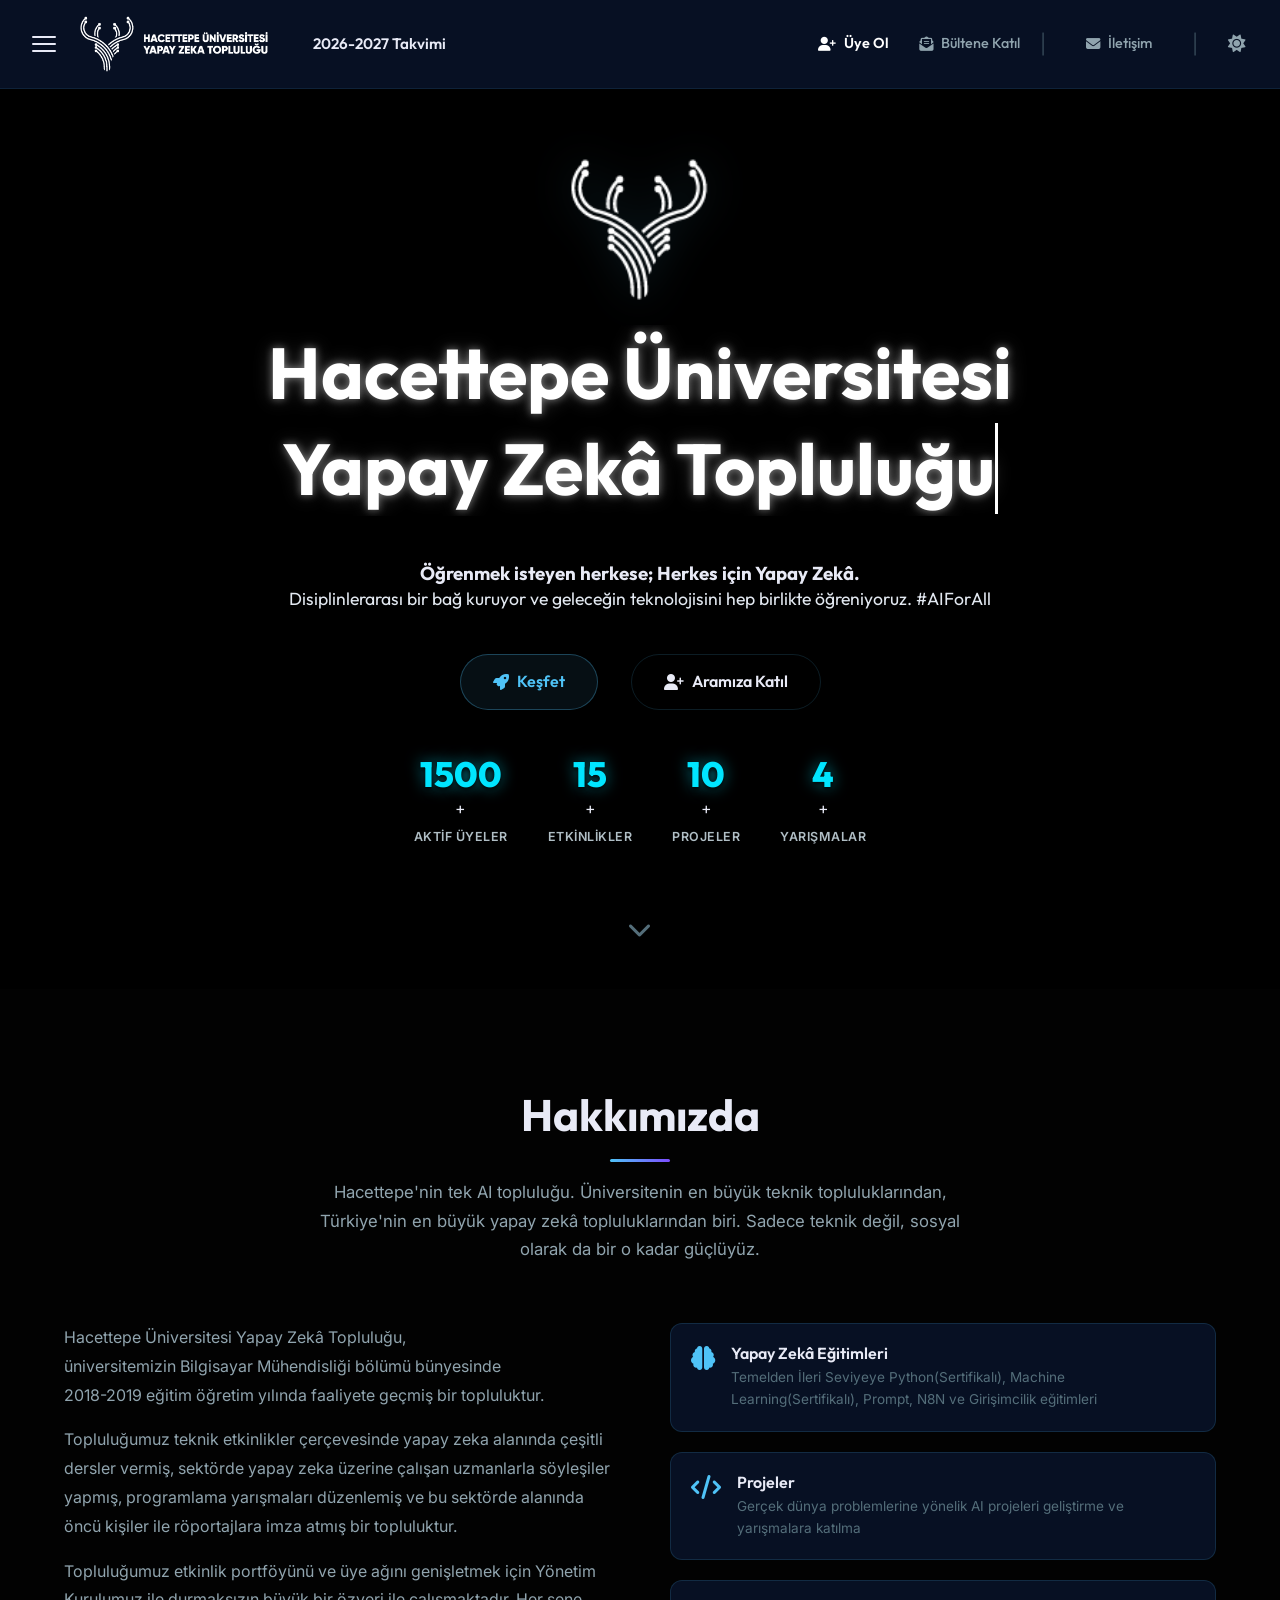
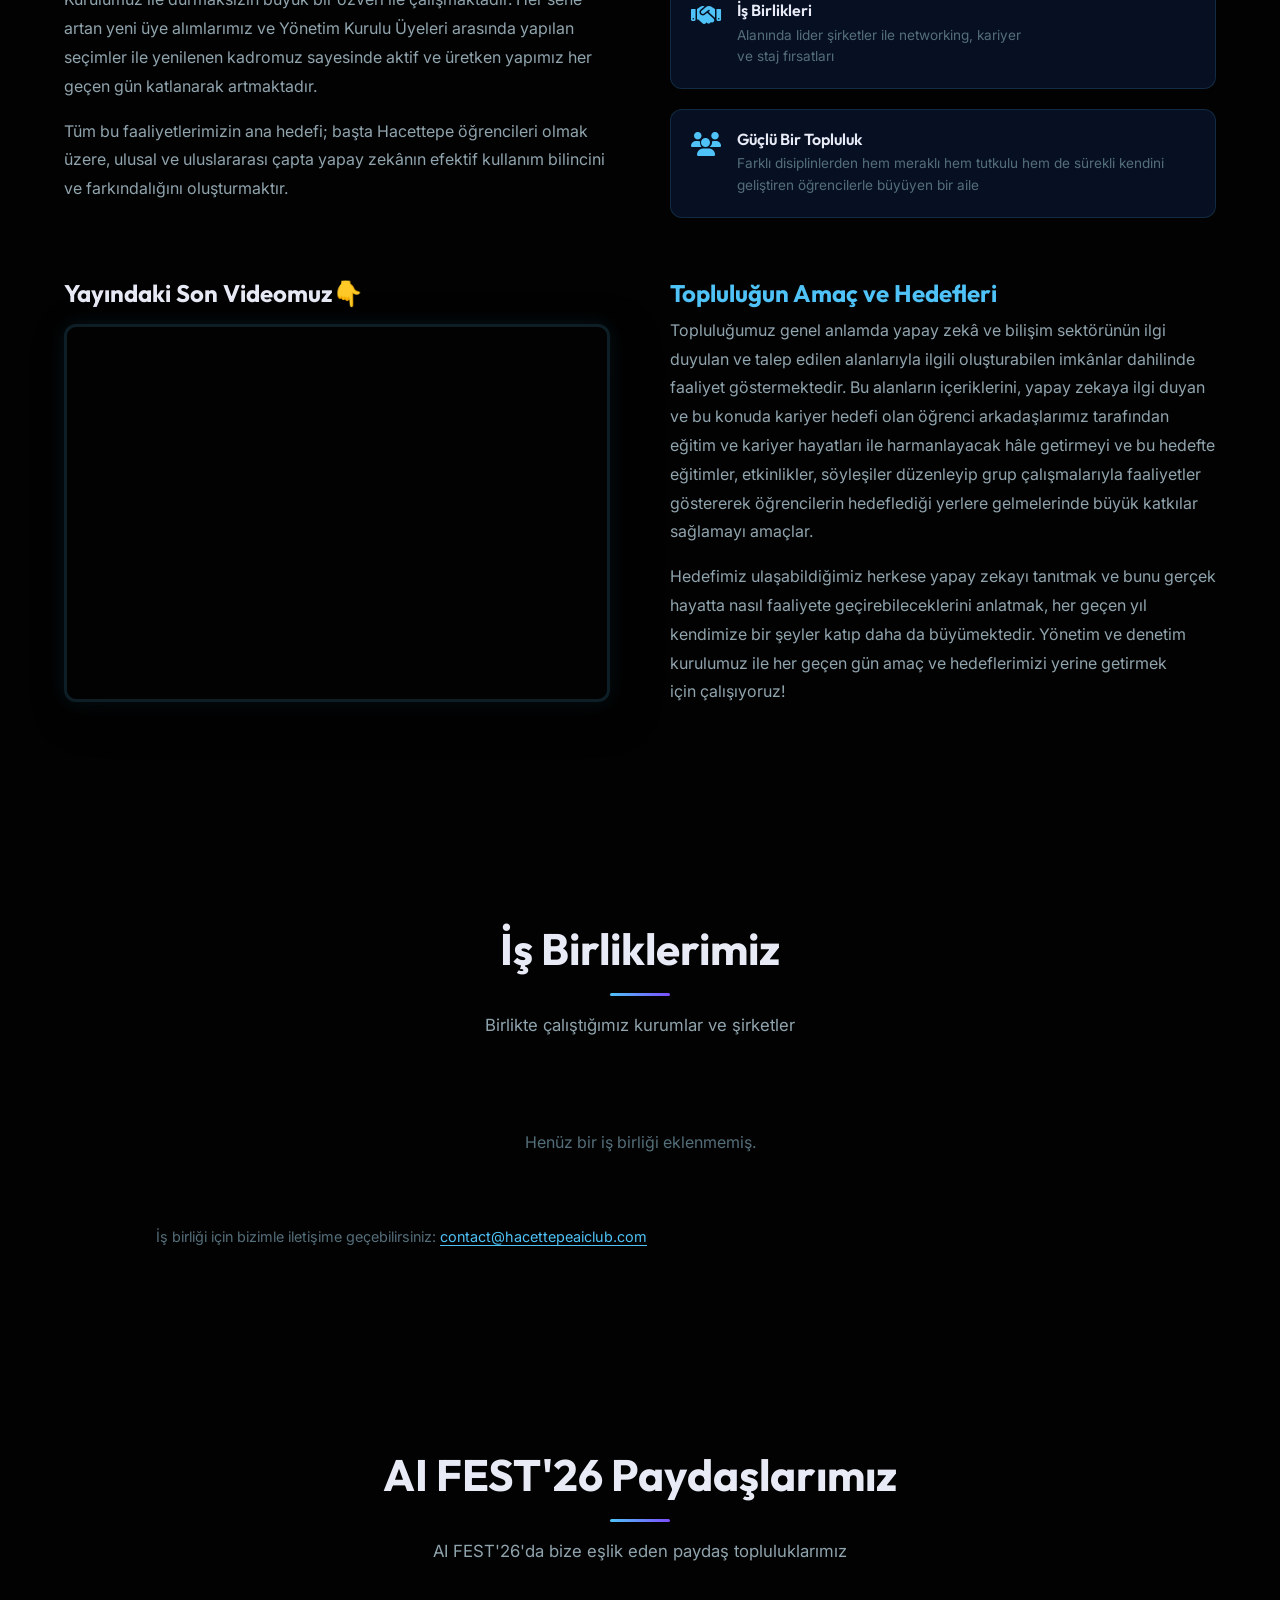
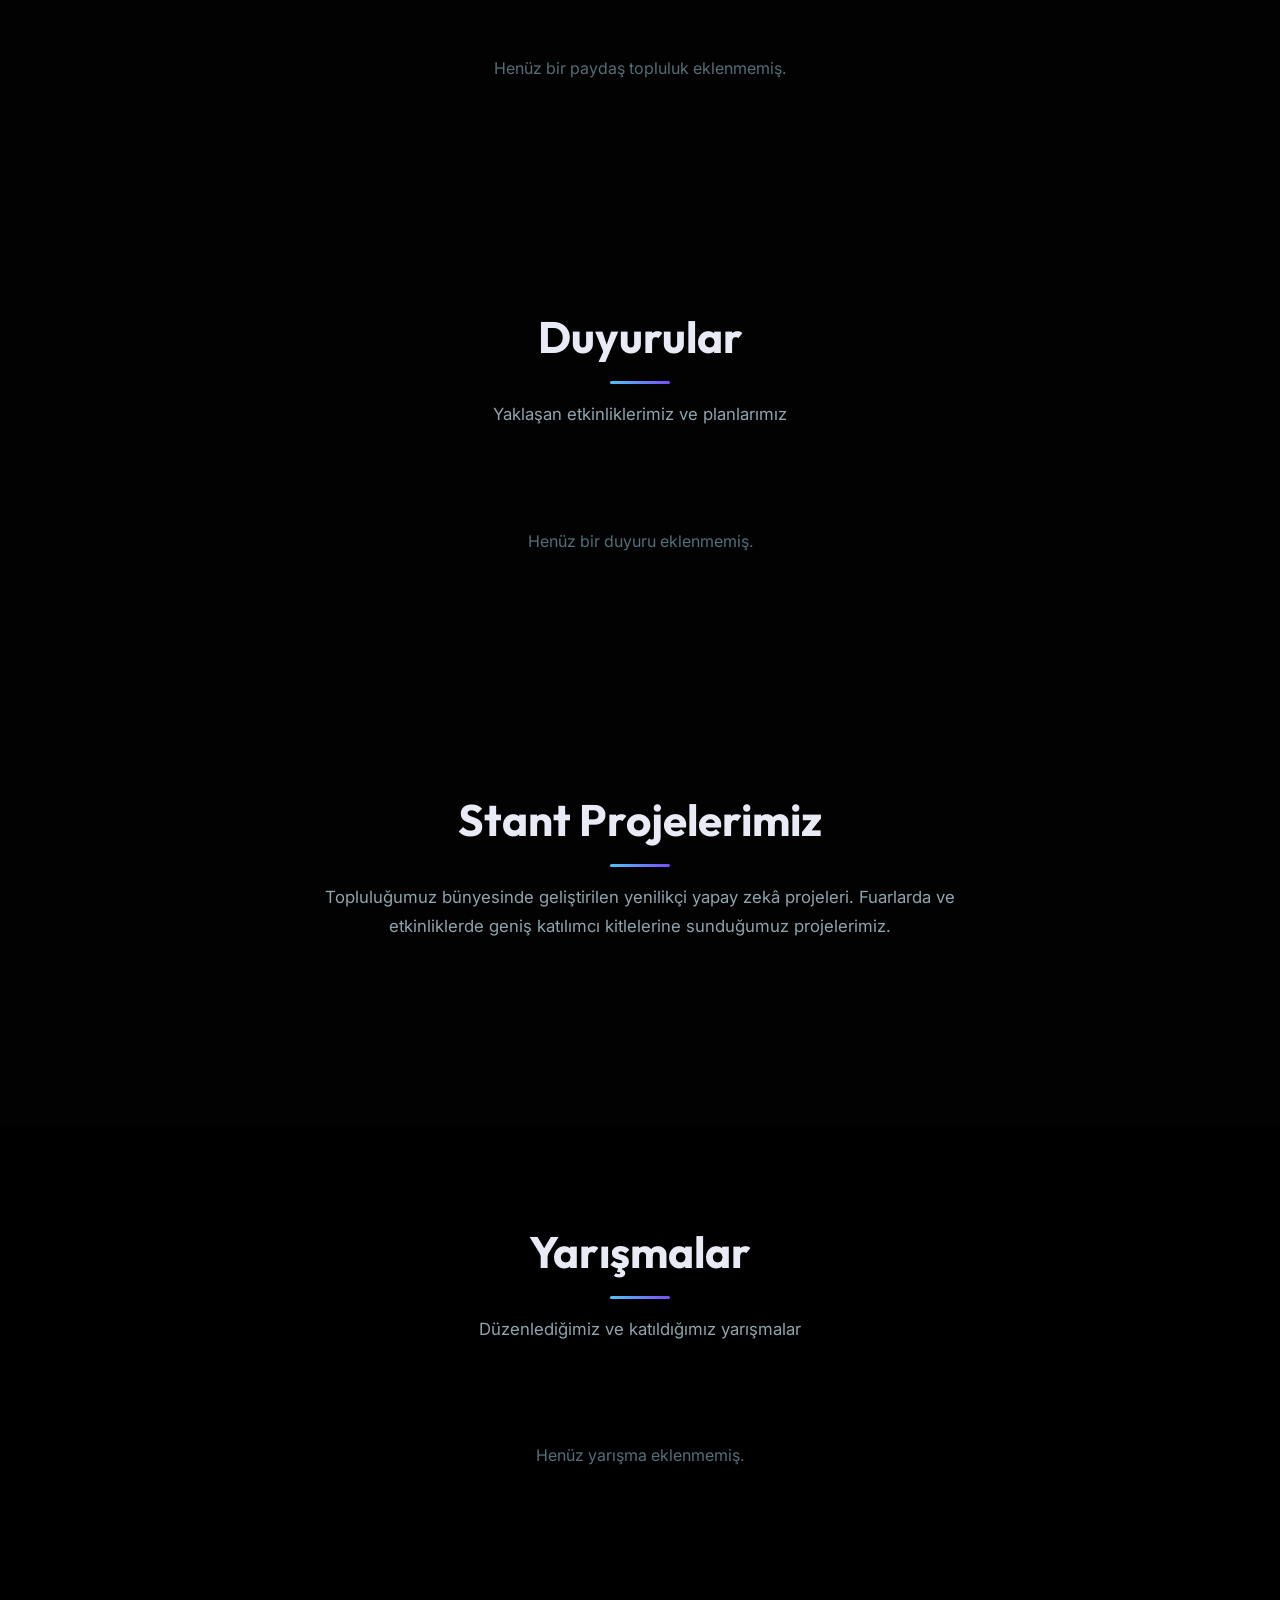
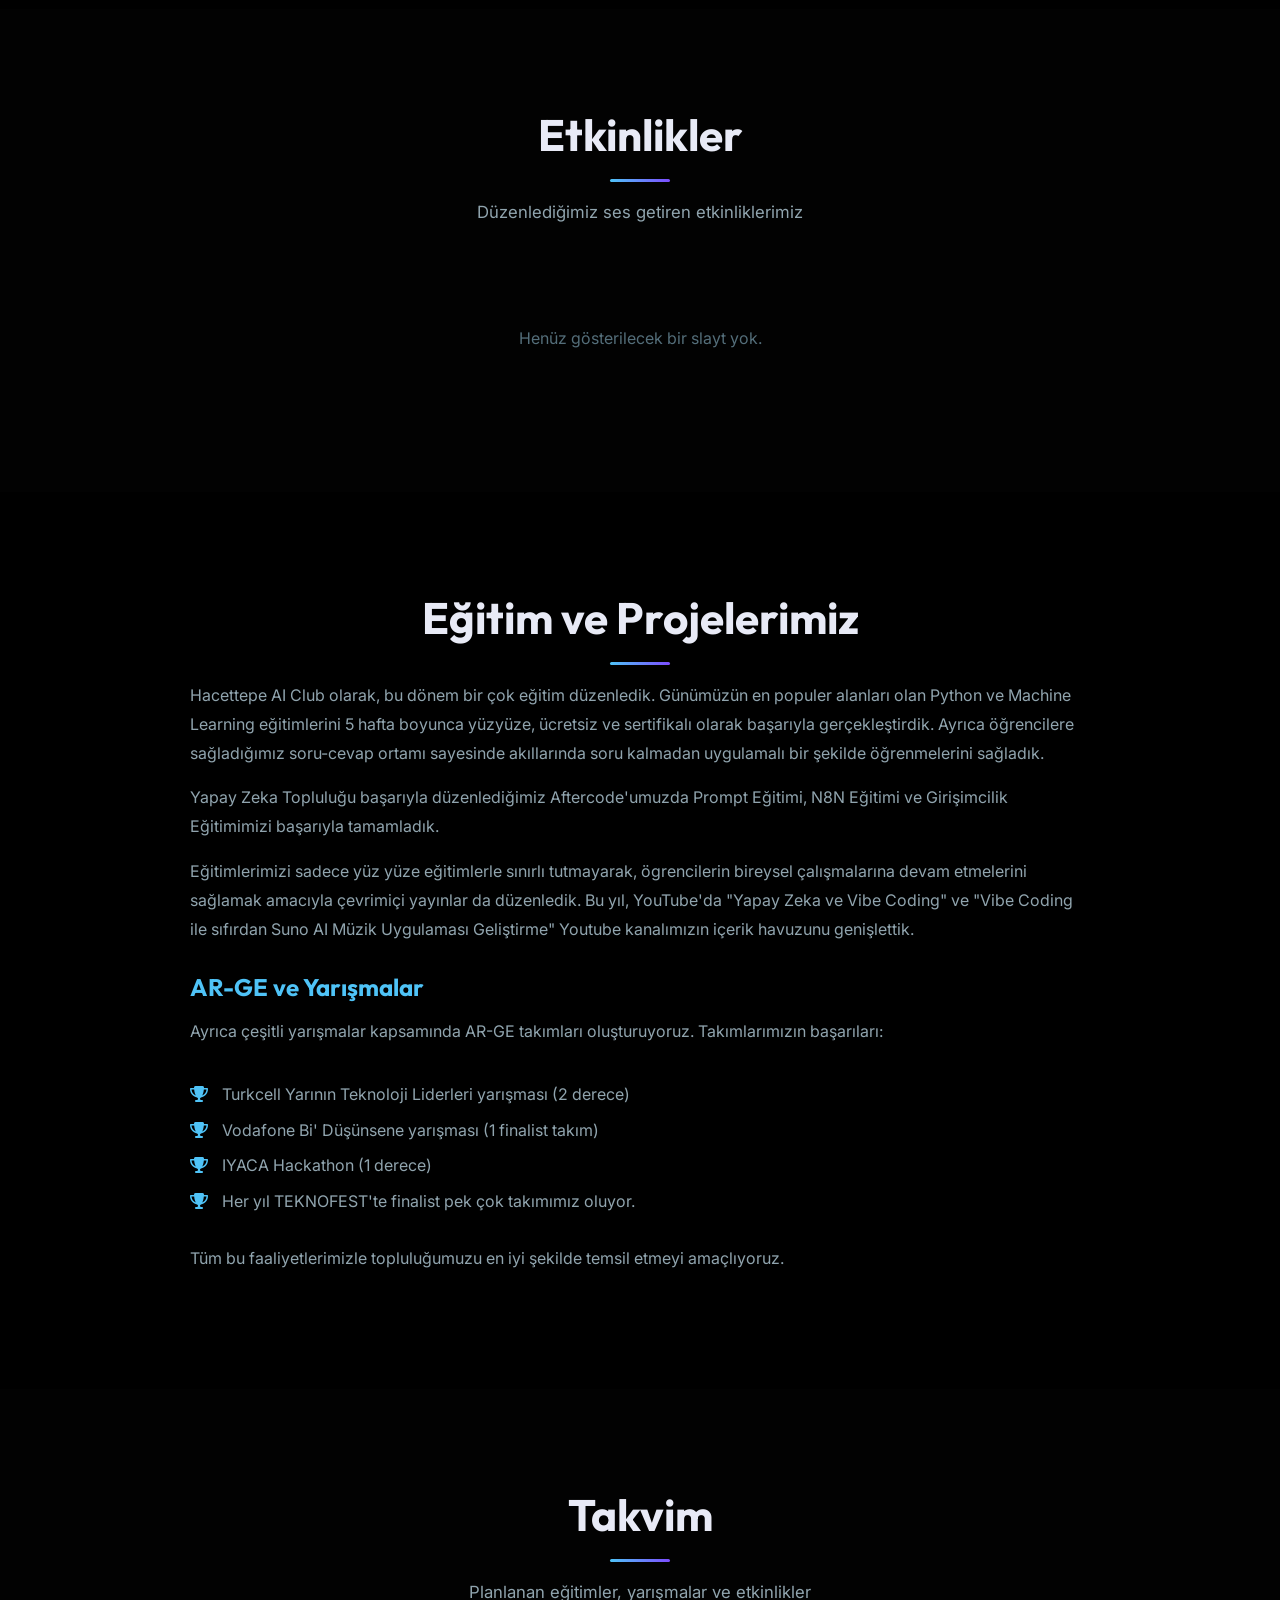
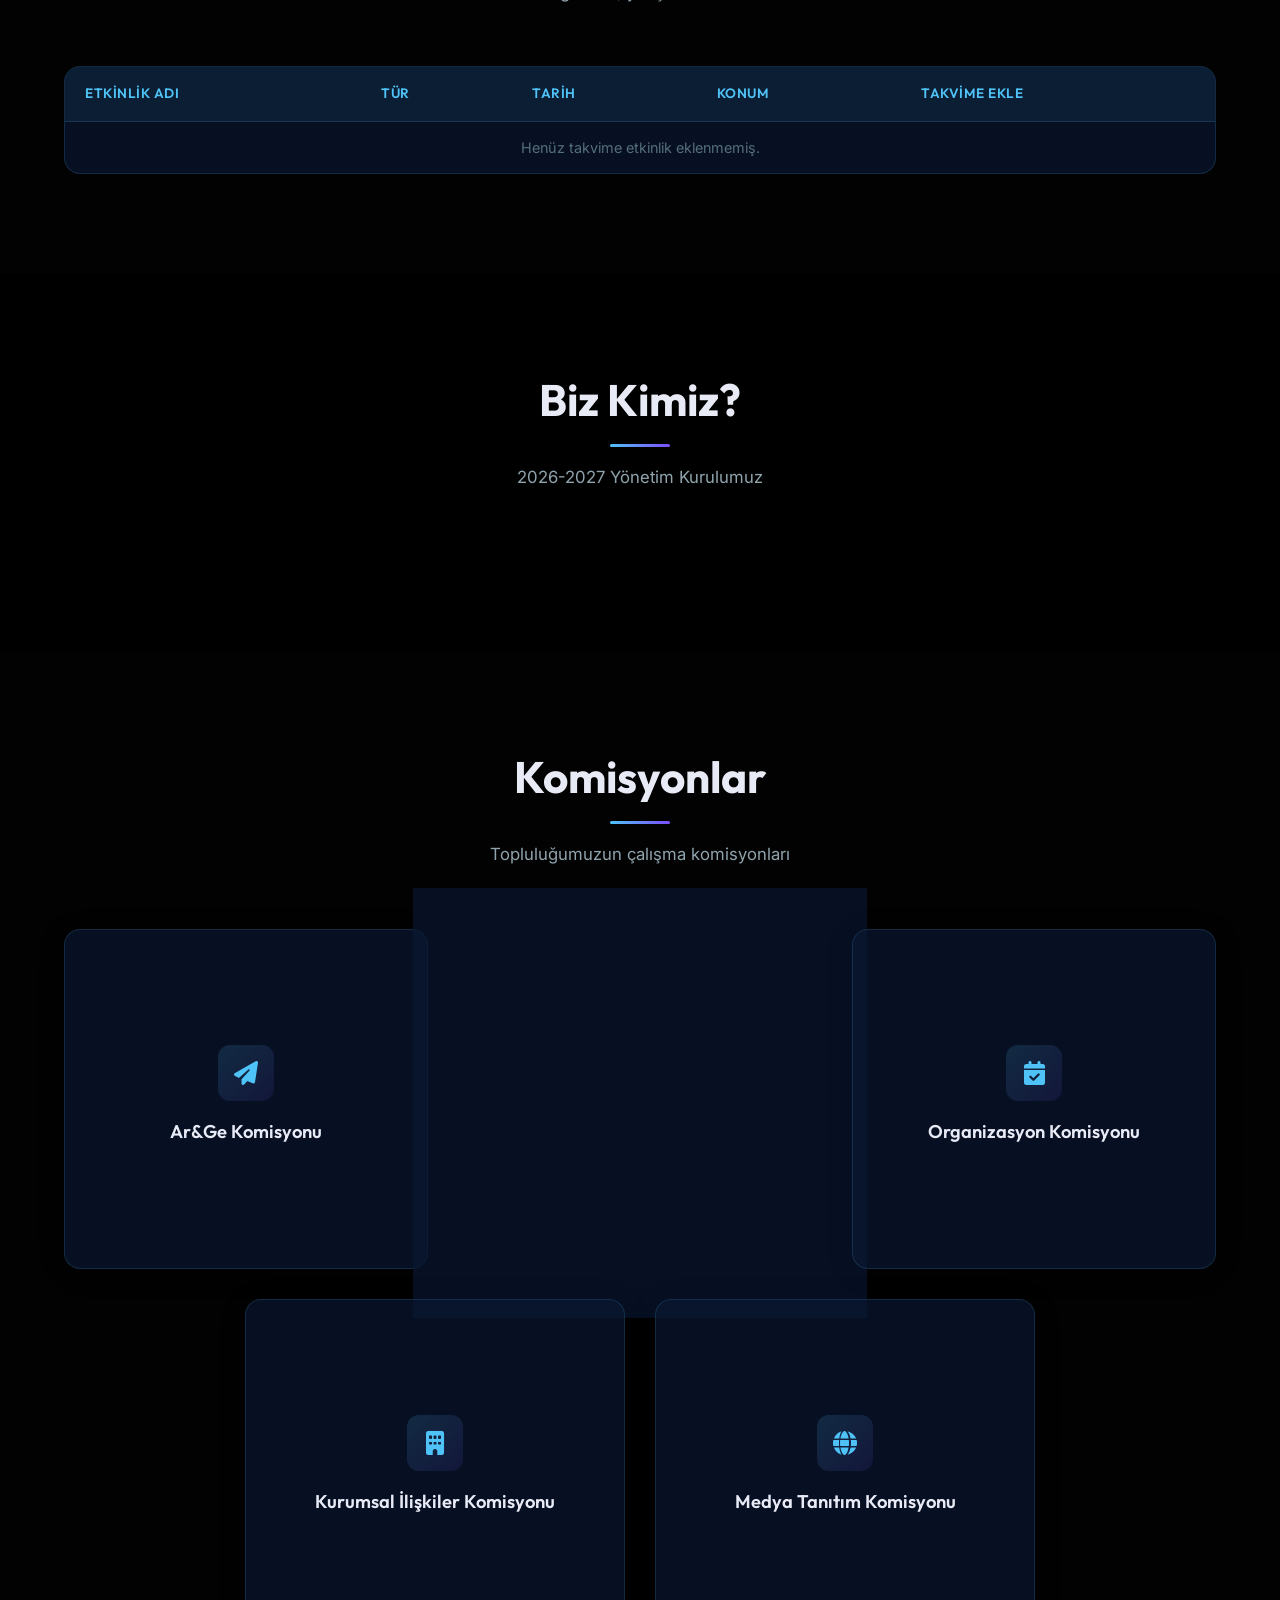
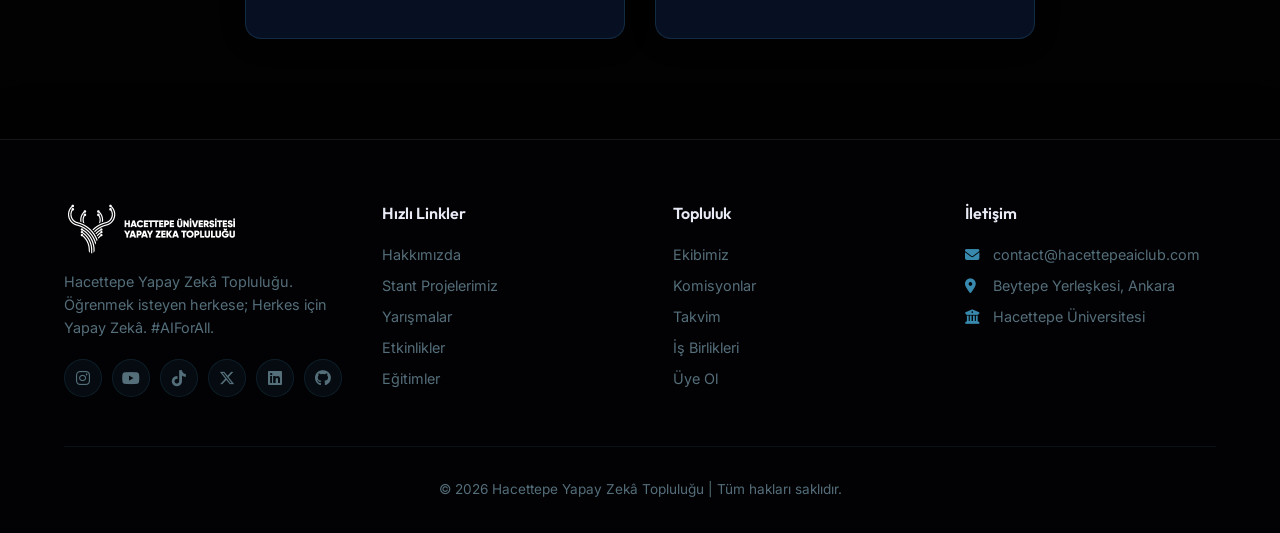
==== commit a90d746a: "fix some frontend issues & partner communities" ====
--- a/Frontend/index.html
+++ b/Frontend/index.html
@@ -47,22 +47,22 @@
                 <a href="#hero" id="logo-link" class="logo-link" title="Ana Sayfa">
                     <img src="assets/logo.png" alt="Hacettepe AI Club Logo" id="logo-img">
                 </a>
-                <a href="#takvim" class="nav-announcements-link" title="Takvim">2026-2027 Takvimi</a>
+                <a href="#takvim" class="nav-announcements-link hide-on-mobile" title="Takvim">2026-2027 Takvimi</a>
             </div>
 
             <!-- Right: Üye Ol + İletişim -->
             <div class="header-right">
                 <a href="https://topluluklar.hacettepe.edu.tr/topluluklar/yapay-zeka-toplulugu" target="_blank"
-                    rel="noopener" class="btn-member" id="btn-member">
+                    rel="noopener" class="btn-member hide-on-mobile" id="btn-member">
                     <i class="fa-solid fa-user-plus"></i> <span class="btn-text">Üye Ol</span>
                 </a>
 
-                <a href="#" class="nav-link" id="nav-newsletter-btn" style="margin-left: 15px;">
+                <a href="#" class="nav-link btn-newsletter hide-on-mobile" id="nav-newsletter-btn">
                     <i class="fa-solid fa-envelope-open-text"></i> <span class="btn-text">Bültene Katıl</span>
                 </a>
 
                 <span class="header-separator">|</span>
-                <div id="contact-dropdown-wrapper" class="contact-dropdown-wrapper">
+                <div id="contact-dropdown-wrapper" class="contact-dropdown-wrapper hide-on-mobile">
                     <button class="btn-contact" id="btn-contact">
                         <i class="fa-solid fa-envelope"></i> <span class="btn-text">İletişim</span>
                     </button>
@@ -90,9 +90,9 @@
                             <i class="fa-brands fa-github"></i> GitHub
                         </a>
                         <hr class="dropdown-divider">
-                        <a href="mailto:contact@hacettepeaiclub.com" class="social-link">
+                        <a href="#" class="social-link contact-trigger">
                             <i class="fa-solid fa-paper-plane"></i> Bizimle İletişime Geçin
-                    </a>
+                        </a>
                     </div>
                 </div>
                 <span class="header-separator">|</span>
@@ -115,10 +115,14 @@
         </div>
         <ul class="side-menu-links">
             <li><a href="#hakkimizda" class="side-menu-link"><i class="fa-solid fa-info-circle"></i> Hakkımızda</a></li>
-            <li><a href="#misyon-vizyon" class="side-menu-link"><i class="fa-solid fa-bullseye"></i>
-                    Misyonumuz/Vizyonumuz</a></li>
-            <li><a href="#gelecek-etkinlikler" class="side-menu-link"><i class="fa-solid fa-bullhorn"></i> Duyurular</a></li>
-            <li><a href="#projeler" class="side-menu-link"><i class="fa-solid fa-diagram-project"></i> Stant Projelerimiz</a>
+            <li><a href="#isbirlikleri" class="side-menu-link"><i class="fa-solid fa-handshake"></i> İş Birliklerimiz</a>
+            </li>
+            <li><a href="#paydaslar" class="side-menu-link"><i class="fa-solid fa-people-arrows"></i> AI FEST'26
+                    Paydaşlarımız</a></li>
+            <li><a href="#gelecek-etkinlikler" class="side-menu-link"><i class="fa-solid fa-bullhorn"></i> Duyurular</a>
+            </li>
+            <li><a href="#projeler" class="side-menu-link"><i class="fa-solid fa-diagram-project"></i> Stant
+                    Projelerimiz</a>
             </li>
             <li><a href="#yarismalar" class="side-menu-link"><i class="fa-solid fa-trophy"></i> Yarışmalar</a></li>
             <li><a href="#etkinlikler" class="side-menu-link"><i class="fa-solid fa-calendar-check"></i> Etkinlikler</a>
@@ -128,9 +132,34 @@
             <li><a href="#takvim" class="side-menu-link"><i class="fa-solid fa-calendar-days"></i> Takvim</a></li>
             <li><a href="#ekip" class="side-menu-link"><i class="fa-solid fa-people-group"></i> Biz Kimiz?</a></li>
             <li><a href="#komisyonlar" class="side-menu-link"><i class="fa-solid fa-sitemap"></i> Komisyonlar</a></li>
-            <li><a href="#isbirlikleri" class="side-menu-link"><i class="fa-solid fa-handshake"></i> İş Birlikleri</a></li>
-            
         </ul>
+        <!-- Mobilde header'dan gizlenen aksiyonlar buradan erişilebilir -->
+        <div class="side-menu-actions">
+            <a href="https://topluluklar.hacettepe.edu.tr/topluluklar/yapay-zeka-toplulugu" target="_blank"
+                rel="noopener" class="side-menu-action">
+                <i class="fa-solid fa-user-plus"></i> Üye Ol
+            </a>
+            <button type="button" class="side-menu-action" id="side-menu-newsletter-btn">
+                <i class="fa-solid fa-envelope-open-text"></i> Bültene Katıl
+            </button>
+            <button type="button" class="side-menu-action contact-trigger">
+                <i class="fa-solid fa-paper-plane"></i> Bize Ulaşın
+            </button>
+            <div class="side-menu-social">
+                <a href="https://www.instagram.com/hacettepeaiclub" target="_blank" rel="noopener"
+                    aria-label="Instagram"><i class="fa-brands fa-instagram"></i></a>
+                <a href="https://www.youtube.com/c/hacettepeaiclub" target="_blank" rel="noopener"
+                    aria-label="YouTube"><i class="fa-brands fa-youtube"></i></a>
+                <a href="https://www.tiktok.com/@hacettepeaiclub" target="_blank" rel="noopener" aria-label="TikTok"><i
+                        class="fa-brands fa-tiktok"></i></a>
+                <a href="https://x.com/hacettepeaiclub" target="_blank" rel="noopener" aria-label="X"><i
+                        class="fa-brands fa-x-twitter"></i></a>
+                <a href="https://www.linkedin.com/company/hacettepeaiclub" target="_blank" rel="noopener"
+                    aria-label="LinkedIn"><i class="fa-brands fa-linkedin"></i></a>
+                <a href="https://github.com/hacettepeaiclub" target="_blank" rel="noopener" aria-label="GitHub"><i
+                        class="fa-brands fa-github"></i></a>
+            </div>
+        </div>
         <div class="side-menu-footer">
             <button id="admin-trigger" class="btn-admin-login">
                 <i class="fa-solid fa-right-to-bracket"></i> Giriş Yap
@@ -296,23 +325,45 @@
             </div>
         </section>
 
-        <!-- ===== MİSYONUMUZ & VİZYONUMUZ ===== -->
-        <section id="misyon-vizyon" class="section section-alt">
-            <div class="container">
-                <div class="mv-grid">
-                    <!-- Left Column: Misyonumuz -->
-                    <div class="mv-block mv-left scroll-reveal">
-                        <h2 class="section-title" style="text-align: left; margin-bottom: 20px;">Misyonumuz</h2>
-                        <p class="mv-main">Topluluğun hedefi ulaşabileceği herkese yapay zekayı tanıtmak ve bunu gerçek
-                            hayatta nasıl faaliyete geçirebileceklerini anlatmak, sürekli bir şeyler katıp daha da
-                            büyütmektir.</p>
-                    </div>
-                    <!-- Right Column: Vizyonumuz -->
-                    <div class="mv-block mv-right scroll-reveal">
-                        <h2 class="section-title" style="text-align: left; margin-bottom: 20px;">Vizyonumuz</h2>
-                        <p class="mv-main">Hacettepe Üniversitesi'nden başlayarak Türkiye'nin dört bir yanına ilham
-                            veren, üretken, öncü ve sürdürülebilir bir yapay zekâ ekosistemi oluşturmak.</p>
-                    </div>
+        <!-- ===== İŞ BİRLİKLERİMİZ ===== -->
+        <section id="isbirlikleri" class="section section-alt">
+            <div class="container">
+                <h2 class="section-title scroll-reveal">İş Birliklerimiz</h2>
+                <p class="section-subtitle scroll-reveal">Birlikte çalıştığımız kurumlar ve şirketler</p>
+
+                <div class="marquee scroll-reveal" data-marquee data-marquee-speed="45">
+                    <!-- JS ile API'den gelen iş birlikleri buraya basılır -->
+                    <div class="marquee-track" id="sponsors-dynamic-track"></div>
+                </div>
+
+                <!-- Admin: İş Birliği Ekle Butonu -->
+                <div class="admin-only" style="text-align: center; margin-top: 30px;">
+                    <button id="admin-add-sponsor-btn" class="btn-primary">
+                        <i class="fa-solid fa-plus"></i> İş Birliği Ekle
+                    </button>
+                </div>
+
+                <p class="partners-note scroll-reveal">İş birliği için bizimle iletişime geçebilirsiniz: <a
+                        href="mailto:contact@hacettepeaiclub.com">contact@hacettepeaiclub.com</a></p>
+            </div>
+        </section>
+
+        <!-- ===== AI FEST'26 PAYDAŞLARIMIZ ===== -->
+        <section id="paydaslar" class="section">
+            <div class="container">
+                <h2 class="section-title scroll-reveal">AI FEST'26 Paydaşlarımız</h2>
+                <p class="section-subtitle scroll-reveal">AI FEST'26'da bize eşlik eden paydaş topluluklarımız</p>
+
+                <div class="marquee scroll-reveal" data-marquee data-marquee-speed="45" data-marquee-reverse="true">
+                    <!-- JS ile API'den gelen paydaş toplulukları buraya basılır -->
+                    <div class="marquee-track" id="stakeholders-dynamic-track"></div>
+                </div>
+
+                <!-- Admin: Paydaş Ekle Butonu -->
+                <div class="admin-only" style="text-align: center; margin-top: 30px;">
+                    <button id="admin-add-stakeholder-btn" class="btn-primary">
+                        <i class="fa-solid fa-plus"></i> Paydaş Topluluk Ekle
+                    </button>
                 </div>
             </div>
         </section>
@@ -324,12 +375,12 @@
                 <h2 class="section-title scroll-reveal">Duyurular</h2>
                 <p class="section-subtitle scroll-reveal">Yaklaşan etkinliklerimiz ve planlarımız</p>
                 
-                <div class="upcoming-grid scroll-reveal">
-                    <div class="upcoming-track" id="announcements-dynamic-track">
-                    </div>
-                </div>
-
-                <div class="admin-only" style="display: none; text-align: center; margin-top: 30px;">
+                <div class="marquee marquee-full scroll-reveal" data-marquee data-marquee-speed="55">
+                    <!-- JS ile API'den gelen duyurular buraya basılır -->
+                    <div class="marquee-track" id="announcements-dynamic-track"></div>
+                </div>
+
+                <div class="admin-only" style="text-align: center; margin-top: 30px;">
                     <button id="admin-add-announcement-btn" class="btn-primary">
                         <i class="fa-solid fa-plus"></i> Duyuru Ekle
                     </button>
@@ -349,7 +400,7 @@
                 </div>
 
                 <!-- Admin: Proje Ekle Butonu -->
-                <div class="admin-only" style="display: none; text-align: center; margin-top: 30px;">
+                <div class="admin-only" style="text-align: center; margin-top: 30px;">
                     <button id="admin-add-project-btn" class="btn-primary">
                         <i class="fa-solid fa-plus"></i> Proje Ekle
                     </button>
@@ -363,15 +414,14 @@
                 <h2 class="section-title scroll-reveal">Yarışmalar</h2>
                 <p class="section-subtitle scroll-reveal">Düzenlediğimiz ve katıldığımız yarışmalar</p>
                 
-                <div class="upcoming-grid scroll-reveal">
-                    <!-- JS İle Dinamik Yüklenecek Kayan Animasyon Alanı -->
-                    <div class="upcoming-track" id="competitions-dynamic-track">
-                        <!-- Yarışmalar buraya yüklenecek -->
-                    </div>
+                <div class="marquee marquee-full scroll-reveal" data-marquee data-marquee-speed="55"
+                    data-marquee-reverse="true">
+                    <!-- JS ile API'den gelen yarışmalar buraya basılır -->
+                    <div class="marquee-track" id="competitions-dynamic-track"></div>
                 </div>
 
                 <!-- Admin: Yarışma Ekle Butonu -->
-                <div class="admin-only" style="display: none; text-align: center; margin-top: 30px;">
+                <div class="admin-only" style="text-align: center; margin-top: 30px;">
                     <button id="admin-add-competition-btn" class="btn-primary">
                         <i class="fa-solid fa-plus"></i> Yarışma Ekle
                     </button>
@@ -457,7 +507,7 @@
                                 <th>Tarih</th>
                                 <th>Konum</th>
                                 <th>Takvime Ekle</th>
-                                <th class="admin-only-th" style="display: none;">İşlem</th>
+                                <th class="admin-only">İşlem</th>
                             </tr>
                         </thead>
                         <tbody id="calendar-body">
@@ -480,7 +530,7 @@
                 </div>
 
                 <!-- Admin: Ekip Üyesi Ekle Butonu -->
-                <div class="admin-only" style="display: none; text-align: center; margin-top: 30px;">
+                <div class="admin-only" style="text-align: center; margin-top: 30px;">
                     <button id="admin-add-member-btn" class="btn-primary">
                         <i class="fa-solid fa-plus"></i> Üye Ekle
                     </button>
@@ -567,34 +617,6 @@
                 </div>
             </div>
         </section>
-
-        <!-- ===== İŞ BİRLİKLERİ ===== -->
-        <section id="isbirlikleri" class="section">
-            <div class="container">
-                <h2 class="section-title scroll-reveal">İş Birliklerimiz</h2>
-                <p class="section-subtitle scroll-reveal">Birlikte çalıştığımız kurumlar ve şirketler</p>
-                
-                <div class="partners-grid scroll-reveal">
-                    <!-- JS İle API'den Gelen Sponsorların Basılacağı Kaydırma Alanı -->
-                    <div class="partners-track" id="sponsors-dynamic-track">
-                        <!-- Sponsorlar buraya yüklenecek -->
-                    </div>
-                </div>
-
-                <!-- Admin: İş Birliği Ekle Butonu -->
-                <div class="admin-only" style="display: none; text-align: center; margin-top: 30px;">
-                    <button id="admin-add-sponsor-btn" class="btn-primary">
-                        <i class="fa-solid fa-plus"></i> İş Birliği Ekle
-                    </button>
-                </div>
-
-                <p class="partners-note scroll-reveal">İş birliği için bizimle iletişime geçebilirsiniz: <a
-                        href="mailto:contact@hacettepeaiclub.com">contact@hacettepeaiclub.com</a></p>
-            </div>
-        </section>
-
-        
-
 
     </main>
 
@@ -744,74 +766,6 @@
         </div>
     </div>
 
-    <!-- ==================== ADD EVENT MODAL (Admin) ==================== -->
-    <div id="add-event-modal" class="modal-overlay" style="display: none;">
-        <div class="modal-content modal-small">
-            <button class="modal-close add-event-close" aria-label="Kapat">
-                <i class="fa-solid fa-xmark"></i>
-            </button>
-            <h2 class="modal-title"><i class="fa-solid fa-calendar-plus"></i> Yeni Etkinlik Ekle</h2>
-            <form id="add-event-form" class="contact-form" novalidate>
-                <div class="form-group">
-                    <label for="event-name">Etkinlik Adı *</label>
-                    <input type="text" id="event-name" class="form-input" placeholder="Etkinlik adı" required>
-                </div>
-                <div class="form-group">
-                    <label for="event-type">Tür *</label>
-                    <select id="event-type" class="form-input" required>
-                        <option value="">Seçiniz</option>
-                        <option value="Etkinlik">Etkinlik</option>
-                        <option value="Yarışma">Yarışma</option>
-                        <option value="Eğitim">Eğitim</option>
-                    </select>
-                </div>
-                <div class="form-group">
-                    <label for="event-date">Tarih *</label>
-                    <input type="text" id="event-date" class="form-input" placeholder="ör: 15 Aralık 2026" required>
-                </div>
-                <div class="form-group">
-                    <label for="event-location">Konum *</label>
-                    <input type="text" id="event-location" class="form-input" placeholder="Etkinlik konumu" required>
-                </div>
-                <button type="submit" class="btn-primary btn-full">
-                    <i class="fa-solid fa-plus"></i> Ekle
-                </button>
-            </form>
-        </div>
-    </div>
-
-    <!-- ==================== ADD TRAINING MODAL (Admin) ==================== -->
-    <div id="add-training-modal" class="modal-overlay" style="display: none;">
-        <div class="modal-content modal-small">
-            <button class="modal-close add-training-close" aria-label="Kapat">
-                <i class="fa-solid fa-xmark"></i>
-            </button>
-            <h2 class="modal-title"><i class="fa-solid fa-graduation-cap"></i> Yeni Eğitim Ekle</h2>
-            <form id="add-training-form" class="contact-form" novalidate>
-                <div class="form-group">
-                    <label for="training-title">Eğitim Başlığı *</label>
-                    <input type="text" id="training-title" class="form-input" placeholder="Eğitim başlığı" required>
-                </div>
-                <div class="form-group">
-                    <label for="training-desc">Açıklama *</label>
-                    <textarea id="training-desc" class="form-textarea" placeholder="Eğitim açıklaması" rows="3"
-                        required></textarea>
-                </div>
-                <div class="form-group">
-                    <label for="training-date">Tarih</label>
-                    <input type="text" id="training-date" class="form-input" placeholder="ör: 1 Ekim 2026">
-                </div>
-                <div class="form-group">
-                    <label for="training-instructor">Eğitmen</label>
-                    <input type="text" id="training-instructor" class="form-input" placeholder="Eğitmen adı">
-                </div>
-                <button type="submit" class="btn-primary btn-full">
-                    <i class="fa-solid fa-plus"></i> Ekle
-                </button>
-            </form>
-        </div>
-    </div>
-
     <!-- ==================== SCROLL TO TOP ==================== -->
     <button id="scroll-top" class="scroll-top" aria-label="Yukarı Çık" title="Yukarı Çık">
         <i class="fa-solid fa-chevron-up"></i>
@@ -845,7 +799,6 @@
     </div>
 
     <!-- ==================== SCRIPTS ==================== -->
-    <script src="js/neural-bg.js"></script>
     <script src="js/app.js"></script>
     <script src="js/contact.js"></script>
     <script src="js/admin.js"></script>
--- a/Frontend/css/style.css
+++ b/Frontend/css/style.css
@@ -223,6 +223,9 @@
   -webkit-text-size-adjust: 100%;
   text-size-adjust: 100%;
   hanging-punctuation: first last;
+  /* Yatay kaymayı kökten engeller; "clip" position:sticky'yi bozmaz */
+  overflow-x: hidden;
+  overflow-x: clip;
 }
 
 body {
@@ -231,7 +234,10 @@
   color: var(--text-primary);
   line-height: 1.6;
   min-height: 100dvh;
+  width: 100%;
+  max-width: 100%;
   overflow-x: hidden;
+  overflow-x: clip;
   -webkit-font-smoothing: antialiased;
   -moz-osx-font-smoothing: grayscale;
   transition: background-color var(--transition-slow), color var(--transition-slow);
@@ -332,6 +338,11 @@
   max-width: var(--container-max);
   margin-inline: auto;
   padding: var(--container-padding);
+}
+
+/* Mobilde header'da gizlenip yan menüye taşınan öğeler */
+.hide-on-mobile {
+  display: inline-flex;
 }
 
 .visually-hidden {
@@ -388,31 +399,12 @@
   box-shadow: 0 4px 30px rgba(0, 0, 0, 0.4);
 }
 
-.header-logo {
-  display: flex;
-  align-items: center;
-  gap: 12px;
-  font-family: var(--font-heading);
-  font-weight: 700;
-  font-size: 1.25rem;
-  color: var(--text-primary);
-  cursor: pointer;
-  transition: opacity var(--transition-fast);
-}
-
-.header-logo:hover {
-  opacity: 0.85;
-}
-
-.header-logo img {
-  height: 40px;
-  width: auto;
-}
-
 .header-right {
   display: flex;
   align-items: center;
   gap: 16px;
+  min-width: 0;
+  flex-shrink: 0;
 }
 
 /* --------------------------------------------------------------------------
@@ -557,26 +549,6 @@
    -------------------------------------------------------------------------- */
 #contact-dropdown-wrapper {
   position: relative;
-}
-
-#contact-dropdown-wrapper .dropdown-trigger {
-  display: flex;
-  align-items: center;
-  gap: 6px;
-  padding: 8px 16px;
-  font-family: var(--font-heading);
-  font-weight: 500;
-  font-size: 0.9rem;
-  color: var(--text-secondary);
-  cursor: pointer;
-  border-radius: var(--radius-sm);
-  transition: color var(--transition-fast),
-    background var(--transition-fast);
-}
-
-#contact-dropdown-wrapper .dropdown-trigger:hover {
-  color: var(--glow);
-  background: rgba(79, 195, 247, 0.08);
 }
 
 #contact-dropdown-wrapper .dropdown-trigger .arrow {
@@ -620,38 +592,6 @@
   transform: translateY(0);
 }
 
-#contact-dropdown .contact-item {
-  display: flex;
-  align-items: center;
-  gap: 12px;
-  padding: 10px 14px;
-  border-radius: var(--radius-sm);
-  color: var(--text-secondary);
-  font-size: 0.9rem;
-  cursor: pointer;
-  transition: background var(--transition-fast),
-    color var(--transition-fast);
-}
-
-#contact-dropdown .contact-item:hover {
-  background: rgba(79, 195, 247, 0.1);
-  color: var(--glow);
-}
-
-#contact-dropdown .contact-item i,
-#contact-dropdown .contact-item svg {
-  width: 20px;
-  height: 20px;
-  flex-shrink: 0;
-  opacity: 0.7;
-  transition: opacity var(--transition-fast);
-}
-
-#contact-dropdown .contact-item:hover i,
-#contact-dropdown .contact-item:hover svg {
-  opacity: 1;
-}
-
 /* --------------------------------------------------------------------------
    10. ÜYE OL BUTTON (Member Button)
    -------------------------------------------------------------------------- */
@@ -726,21 +666,6 @@
   width: 100%;
 }
 
-.hero-badge {
-  display: inline-flex;
-  align-items: center;
-  gap: 8px;
-  padding: 8px 20px;
-  font-size: 0.85rem;
-  font-weight: 500;
-  color: var(--glow);
-  background: rgba(79, 195, 247, 0.08);
-  border: 1px solid rgba(79, 195, 247, 0.2);
-  border-radius: var(--radius-full);
-  margin-bottom: 24px;
-  animation: float 4s ease-in-out infinite;
-}
-
 .hero-title {
   font-family: var(--font-heading);
   font-size: clamp(2.5rem, 6vw, 4.5rem);
@@ -822,13 +747,6 @@
   gap: 33px;
   margin-top: 36px;
   flex-wrap: wrap;
-}
-
-.hero-typewriter {
-  display: inline-block;
-  border-right: 2px solid var(--glow);
-  animation: typewriter-blink 1s step-end infinite;
-  padding-right: 4px;
 }
 
 /* --------------------------------------------------------------------------
@@ -924,20 +842,6 @@
   opacity: 1;
 }
 
-.card-title {
-  font-family: var(--font-heading);
-  font-size: 1.25rem;
-  font-weight: 600;
-  margin-bottom: 12px;
-  color: var(--text-primary);
-}
-
-.card-description {
-  font-size: 0.95rem;
-  color: var(--text-secondary);
-  line-height: 1.7;
-}
-
 /* --------------------------------------------------------------------------
    14. CARD GRID
    -------------------------------------------------------------------------- */
@@ -965,22 +869,6 @@
 .team-grid.flex-center>.team-card {
   width: 100%;
   max-width: 280px;
-}
-
-.team-commission-group {
-  margin-top: 50px;
-  border-top: 1px solid rgba(255, 255, 255, 0.05);
-  padding-top: 40px;
-}
-
-.commission-group-title {
-  text-align: center;
-  font-family: var(--font-heading);
-  font-size: 1.4rem;
-  color: var(--glow);
-  margin-bottom: 32px;
-  text-transform: uppercase;
-  letter-spacing: 1px;
 }
 
 .team-card {
@@ -1003,59 +891,10 @@
   border-color: rgba(79, 195, 247, 0.3);
 }
 
-.team-card-photo {
-  width: 120px;
-  height: 120px;
-  border-radius: 50%;
-  object-fit: cover;
-  margin: 0 auto 20px;
-  border: 3px solid rgba(79, 195, 247, 0.3);
-  box-shadow: 0 0 20px rgba(79, 195, 247, 0.15);
-  transition: transform var(--transition-base),
-    box-shadow var(--transition-base),
-    border-color var(--transition-base);
-}
-
 .team-card:hover .team-card-photo {
   transform: scale(1.08);
   box-shadow: 0 0 30px rgba(79, 195, 247, 0.3);
   border-color: var(--glow);
-}
-
-.team-card-name {
-  font-family: var(--font-heading);
-  font-size: 1.1rem;
-  font-weight: 600;
-  color: var(--text-primary);
-  margin-bottom: 4px;
-}
-
-.team-card-title {
-  font-size: 0.85rem;
-  color: var(--text-muted);
-  margin-bottom: 16px;
-}
-
-.team-card-linkedin {
-  display: inline-flex;
-  align-items: center;
-  justify-content: center;
-  width: 36px;
-  height: 36px;
-  border-radius: 50%;
-  color: var(--text-muted);
-  background: rgba(79, 195, 247, 0.08);
-  border: 1px solid rgba(79, 195, 247, 0.15);
-  cursor: pointer;
-  transition: color var(--transition-fast),
-    background var(--transition-fast),
-    transform var(--transition-fast);
-}
-
-.team-card-linkedin:hover {
-  color: var(--glow);
-  background: rgba(79, 195, 247, 0.15);
-  transform: scale(1.1);
 }
 
 /* --------------------------------------------------------------------------
@@ -1109,189 +948,9 @@
   justify-content: center;
 }
 
-.commission-card-icon {
-  display: flex;
-  align-items: center;
-  justify-content: center;
-  width: 56px;
-  height: 56px;
-  border-radius: var(--radius-md);
-  background: linear-gradient(135deg, rgba(79, 195, 247, 0.15), rgba(124, 77, 255, 0.1));
-  color: var(--glow);
-  font-size: 1.5rem;
-  margin-bottom: 20px;
-  transition: transform var(--transition-base),
-    box-shadow var(--transition-base);
-}
-
 .commission-card:hover .commission-card-icon {
   transform: scale(1.1);
   box-shadow: 0 0 20px rgba(79, 195, 247, 0.2);
-}
-
-.commission-card-title {
-  font-family: var(--font-heading);
-  font-size: 1.15rem;
-  font-weight: 600;
-  color: var(--text-primary);
-  margin-bottom: 10px;
-}
-
-.commission-card-description {
-  font-size: 0.9rem;
-  color: var(--text-secondary);
-  line-height: 1.7;
-}
-
-/* --------------------------------------------------------------------------
-   17. EVENT CARDS
-   -------------------------------------------------------------------------- */
-.event-card {
-  position: relative;
-  background: var(--glass-bg);
-  backdrop-filter: blur(20px);
-  -webkit-backdrop-filter: blur(20px);
-  border: 1px solid var(--border-color);
-  border-radius: var(--radius-lg);
-  padding: 32px;
-  transition: transform var(--transition-base),
-    box-shadow var(--transition-base),
-    border-color var(--transition-base);
-  overflow: hidden;
-}
-
-.event-card::after {
-  content: '';
-  position: absolute;
-  top: 0;
-  left: 0;
-  width: 4px;
-  height: 100%;
-  background: linear-gradient(180deg, var(--glow), transparent);
-  opacity: 0;
-  transition: opacity var(--transition-base);
-}
-
-.event-card:hover {
-  transform: translateY(-4px);
-  box-shadow: var(--shadow-card-hover);
-  border-color: rgba(79, 195, 247, 0.3);
-}
-
-.event-card:hover::after {
-  opacity: 1;
-}
-
-.event-date-badge {
-  display: inline-flex;
-  flex-direction: column;
-  align-items: center;
-  padding: 10px 16px;
-  background: linear-gradient(135deg, rgba(79, 195, 247, 0.15), rgba(79, 195, 247, 0.05));
-  border: 1px solid rgba(79, 195, 247, 0.2);
-  border-radius: var(--radius-sm);
-  margin-bottom: 16px;
-  min-width: 60px;
-}
-
-.event-date-badge .day {
-  font-family: var(--font-heading);
-  font-size: 1.5rem;
-  font-weight: 700;
-  color: var(--glow);
-  line-height: 1;
-}
-
-.event-date-badge .month {
-  font-size: 0.7rem;
-  font-weight: 600;
-  text-transform: uppercase;
-  letter-spacing: 0.5px;
-  color: var(--text-secondary);
-  margin-top: 2px;
-}
-
-.event-card-title {
-  font-family: var(--font-heading);
-  font-size: 1.15rem;
-  font-weight: 600;
-  color: var(--text-primary);
-  margin-bottom: 8px;
-}
-
-.event-card-description {
-  font-size: 0.9rem;
-  color: var(--text-secondary);
-  line-height: 1.7;
-}
-
-/* --------------------------------------------------------------------------
-   18. COMPETITION CARDS
-   -------------------------------------------------------------------------- */
-.competition-card {
-  position: relative;
-  background: var(--glass-bg);
-  backdrop-filter: blur(20px);
-  -webkit-backdrop-filter: blur(20px);
-  border: 1px solid var(--border-color);
-  border-radius: var(--radius-lg);
-  padding: 32px;
-  transition: transform var(--transition-base),
-    box-shadow var(--transition-base),
-    border-color var(--transition-base);
-  overflow: hidden;
-}
-
-.competition-card::after {
-  content: '';
-  position: absolute;
-  top: 0;
-  left: 0;
-  width: 4px;
-  height: 100%;
-  background: linear-gradient(180deg, var(--glow), transparent);
-  opacity: 0;
-  transition: opacity var(--transition-base);
-}
-
-.competition-card:hover {
-  transform: translateY(-4px);
-  box-shadow: 0 16px 48px rgba(0, 0, 0, 0.4), 0 0 30px rgba(79, 195, 247, 0.15);
-  border-color: rgba(79, 195, 247, 0.3);
-}
-
-.competition-card:hover::after {
-  opacity: 1;
-}
-
-.competition-badge {
-  display: inline-flex;
-  align-items: center;
-  gap: 6px;
-  padding: 6px 14px;
-  font-size: 0.75rem;
-  font-weight: 600;
-  text-transform: uppercase;
-  letter-spacing: 0.5px;
-  color: var(--glow);
-  background: rgba(79, 195, 247, 0.1);
-  border: 1px solid rgba(79, 195, 247, 0.2);
-  border-radius: var(--radius-full);
-  margin-bottom: 16px;
-}
-
-.competition-card-title {
-  font-family: var(--font-heading);
-  font-size: 1.15rem;
-  font-weight: 600;
-  color: var(--text-primary);
-  margin-bottom: 8px;
-}
-
-.competition-card-description {
-  font-size: 0.9rem;
-  color: var(--text-secondary);
-  line-height: 1.7;
 }
 
 /* --------------------------------------------------------------------------
@@ -1347,115 +1006,6 @@
   border-bottom: none;
 }
 
-/* --------------------------------------------------------------------------
-   20. TIMELINE
-   -------------------------------------------------------------------------- */
-.timeline {
-  position: relative;
-  padding: 20px 0;
-}
-
-.timeline::before {
-  content: '';
-  position: absolute;
-  left: 50%;
-  top: 0;
-  bottom: 0;
-  width: 2px;
-  background: linear-gradient(180deg, var(--glow), var(--glow-secondary), transparent);
-  transform: translateX(-50%);
-}
-
-.timeline-item {
-  position: relative;
-  display: flex;
-  align-items: flex-start;
-  margin-bottom: 48px;
-  width: 50%;
-}
-
-.timeline-item:nth-child(odd) {
-  padding-right: 48px;
-  text-align: right;
-  align-self: flex-start;
-}
-
-.timeline-item:nth-child(even) {
-  padding-left: 48px;
-  margin-left: 50%;
-}
-
-.timeline-item::before {
-  content: '';
-  position: absolute;
-  top: 8px;
-  width: 14px;
-  height: 14px;
-  border-radius: 50%;
-  background: var(--bg-primary);
-  border: 3px solid var(--glow);
-  box-shadow: 0 0 10px rgba(79, 195, 247, 0.4);
-  z-index: 1;
-}
-
-.timeline-item:nth-child(odd)::before {
-  right: -7px;
-}
-
-.timeline-item:nth-child(even)::before {
-  left: -7px;
-}
-
-.timeline-content {
-  background: var(--glass-bg);
-  backdrop-filter: blur(20px);
-  -webkit-backdrop-filter: blur(20px);
-  border: 1px solid var(--border-color);
-  border-radius: var(--radius-md);
-  padding: 24px;
-  transition: transform var(--transition-base),
-    box-shadow var(--transition-base);
-}
-
-.timeline-content:hover {
-  transform: translateY(-2px);
-  box-shadow: var(--shadow-glow-md);
-}
-
-.timeline-date {
-  font-family: var(--font-heading);
-  font-size: 0.8rem;
-  font-weight: 600;
-  color: var(--glow);
-  text-transform: uppercase;
-  letter-spacing: 0.5px;
-  margin-bottom: 8px;
-}
-
-.timeline-title {
-  font-family: var(--font-heading);
-  font-size: 1.1rem;
-  font-weight: 600;
-  color: var(--text-primary);
-  margin-bottom: 6px;
-}
-
-.timeline-description {
-  font-size: 0.9rem;
-  color: var(--text-secondary);
-  line-height: 1.6;
-}
-
-/* --------------------------------------------------------------------------
-   21. STATS / COUNTER SECTION
-   -------------------------------------------------------------------------- */
-.stats-grid {
-  display: grid;
-  grid-template-columns: repeat(auto-fit, minmax(200px, 1fr));
-  gap: 32px;
-  text-align: center;
-}
-
 .stat-item {
   padding: 32px 16px;
 }
@@ -1477,67 +1027,150 @@
 }
 
 /* --------------------------------------------------------------------------
-   22. PARTNER LOGOS
+   22. MARQUEE (Duyurular / Yarışmalar / İş Birlikleri / Paydaşlar)
+   --------------------------------------------------------------------------
+   Tek bir ortak sistem. Kaydırma mesafesi ve süresi JS tarafından ölçülüp
+   --marquee-shift / --marquee-duration değişkenlerine yazılır; böylece
+   2 eleman da 15 eleman da aynı hızda ve boşluksuz akar.
    -------------------------------------------------------------------------- */
-.partners-grid {
-  --partners-gap: 40px;
+.marquee {
+  --marquee-gap: 40px;
+  --marquee-shift: 0px;
+  --marquee-duration: 40s;
+  position: relative;
   width: 100%;
+  max-width: 100%;
   overflow: hidden;
+  padding: 10px 0;
+  /* Kenarları yumuşatan maske */
+  mask-image: linear-gradient(to right, transparent, #000 6%, #000 94%, transparent);
+  -webkit-mask-image: linear-gradient(to right, transparent, #000 6%, #000 94%, transparent);
+}
+
+.marquee-track {
+  display: flex;
+  align-items: stretch;
+  gap: var(--marquee-gap);
+  width: max-content;
+  min-width: 100%;
+}
+
+.marquee-item {
+  flex: 0 0 auto;
   position: relative;
-  display: flex;
-  align-items: center;
-  padding: 10px 0;
-  /* Mask to fade out the edges for a premium glossy look */
-  mask-image: linear-gradient(to right, transparent, #000 10%, #000 90%, transparent);
-  -webkit-mask-image: linear-gradient(to right, transparent, #000 10%, #000 90%, transparent);
-}
-
-.partners-track {
-  display: flex;
-  width: max-content;
-  animation: marquee 25s linear infinite;
-  gap: var(--partners-gap);
-}
-
-.partners-track:hover {
+}
+
+/* Akış yalnızca içerik ekrandan taştığında başlar (JS karar verir) */
+.marquee.is-animating .marquee-track {
+  animation: marquee-scroll var(--marquee-duration) linear infinite;
+  will-change: transform;
+}
+
+.marquee.is-reverse .marquee-track {
+  animation-direction: reverse;
+}
+
+.marquee.is-animating .marquee-track:hover,
+.marquee.is-animating:focus-within .marquee-track {
   animation-play-state: paused;
 }
 
-.partners-group {
-  display: flex;
-  align-items: center;
-  gap: var(--partners-gap);
-  padding-right: var(--partners-gap);
-  /* guarantees the gap between groups is exactly matching */
-}
-
-@keyframes marquee {
-  0% {
-    transform: translateX(0);
-  }
-
-  100% {
-    transform: translateX(-50%);
-    /* seamless loop */
-  }
-}
-
-.partner-logo {
-  height: 48px;
+/* İçerik ekrana sığıyorsa: ortalanmış, sabit, maskesiz görünüm */
+.marquee.is-static {
+  mask-image: none;
+  -webkit-mask-image: none;
+}
+
+.marquee.is-static .marquee-track {
+  width: 100%;
+  flex-wrap: wrap;
+  justify-content: center;
+  row-gap: var(--marquee-gap);
+}
+
+@keyframes marquee-scroll {
+  from {
+    transform: translate3d(0, 0, 0);
+  }
+
+  to {
+    transform: translate3d(calc(-1 * var(--marquee-shift)), 0, 0);
+  }
+}
+
+/* Admin modunda animasyon durur, elle yatay kaydırma açılır (tıklamak kolay olsun) */
+body.admin-mode .marquee {
+  overflow-x: auto;
+  overflow-y: hidden;
+  mask-image: none;
+  -webkit-mask-image: none;
+  -webkit-overflow-scrolling: touch;
+  scroll-snap-type: x proximity;
+}
+
+body.admin-mode .marquee-track {
+  animation: none !important;
+  transform: none !important;
+}
+
+body.admin-mode .marquee-item {
+  scroll-snap-align: center;
+}
+
+/* Logolar: kare kutuya sıkıştırılmaz, doğal en-boy oranı korunur */
+.partner-item {
+  display: flex;
+  flex-direction: column;
+  align-items: center;
+  justify-content: flex-end;
+  gap: 14px;
+  min-width: 140px;
+  max-width: 260px;
+  text-align: center;
+}
+
+.partner-item a {
+  display: flex;
+  flex-direction: column;
+  align-items: center;
+  gap: 14px;
+  text-decoration: none;
+}
+
+.partner-logo-box {
+  display: flex;
+  align-items: center;
+  justify-content: center;
+  /* Yükseklik sınırlı, genişlik serbest: yatay logo yatay, dikey logo dikey akar */
+  height: 110px;
+  max-height: 110px;
+}
+
+.partner-logo-box img {
+  height: auto;
   width: auto;
+  max-height: 110px;
+  max-width: 240px;
   object-fit: contain;
-  filter: grayscale(100%) brightness(0.7);
-  opacity: 0.6;
-  transition: filter var(--transition-base),
-    opacity var(--transition-base),
-    transform var(--transition-base);
-  cursor: pointer;
-}
-
-.partner-logo:hover {
-  filter: grayscale(0%) brightness(1);
-  opacity: 1;
-  transform: scale(1.08);
+  transition: transform var(--transition-base), filter var(--transition-base);
+}
+
+.partner-item:hover .partner-logo-box img {
+  transform: scale(1.06);
+}
+
+.partner-logo-box i {
+  font-size: 3.5rem;
+  color: var(--glow);
+}
+
+.partner-name {
+  color: var(--glow);
+  font-size: 1rem;
+  font-weight: 600;
+  letter-spacing: 0.3px;
+  line-height: 1.3;
+  white-space: normal;
 }
 
 /* --------------------------------------------------------------------------
@@ -1738,14 +1371,6 @@
   margin-bottom: 20px;
 }
 
-.form-label {
-  display: block;
-  font-size: 0.85rem;
-  font-weight: 500;
-  color: var(--text-secondary);
-  margin-bottom: 8px;
-}
-
 .form-input,
 .form-textarea {
   width: 100%;
@@ -2053,31 +1678,6 @@
   margin-bottom: 48px;
 }
 
-.footer-heading {
-  font-family: var(--font-heading);
-  font-size: 1rem;
-  font-weight: 600;
-  color: var(--text-primary);
-  margin-bottom: 20px;
-}
-
-.footer-link {
-  display: block;
-  padding: 6px 0;
-  font-size: 0.9rem;
-  color: var(--text-muted);
-  cursor: pointer;
-  transition: color var(--transition-fast),
-    padding-left var(--transition-fast),
-    text-shadow var(--transition-fast);
-}
-
-.footer-link:hover {
-  color: var(--glow);
-  padding-left: 4px;
-  text-shadow: 0 0 8px rgba(79, 195, 247, 0.3);
-}
-
 .footer-bottom {
   text-align: center;
   padding-top: 32px;
@@ -2113,13 +1713,6 @@
   box-shadow: 0 4px 15px rgba(79, 195, 247, 0.2);
 }
 
-.social-links {
-  display: flex;
-  align-items: center;
-  gap: 8px;
-  flex-wrap: wrap;
-}
-
 /* --------------------------------------------------------------------------
    27. SCROLL REVEAL
    -------------------------------------------------------------------------- */
@@ -2236,73 +1829,6 @@
   100% {
     background-position: 200% center;
   }
-}
-
-/* --------------------------------------------------------------------------
-   29. ADMIN MODE
-   -------------------------------------------------------------------------- */
-.admin-edit-btn,
-.admin-add-btn,
-.admin-delete-btn {
-  display: none;
-}
-
-body.admin-mode .admin-edit-btn,
-body.admin-mode .admin-add-btn {
-  display: inline-flex;
-  align-items: center;
-  justify-content: center;
-  gap: 6px;
-  padding: 6px 14px;
-  font-size: 0.75rem;
-  font-weight: 600;
-  border-radius: var(--radius-sm);
-  cursor: pointer;
-  transition: background var(--transition-fast),
-    transform var(--transition-fast);
-}
-
-body.admin-mode .admin-edit-btn {
-  color: var(--glow);
-  background: rgba(79, 195, 247, 0.1);
-  border: 1px solid rgba(79, 195, 247, 0.2);
-}
-
-body.admin-mode .admin-edit-btn:hover {
-  background: rgba(79, 195, 247, 0.2);
-  transform: scale(1.05);
-}
-
-body.admin-mode .admin-add-btn {
-  color: #4caf50;
-  background: rgba(76, 175, 80, 0.1);
-  border: 1px solid rgba(76, 175, 80, 0.2);
-}
-
-body.admin-mode .admin-add-btn:hover {
-  background: rgba(76, 175, 80, 0.2);
-  transform: scale(1.05);
-}
-
-body.admin-mode .admin-delete-btn {
-  display: inline-flex;
-  align-items: center;
-  justify-content: center;
-  width: 28px;
-  height: 28px;
-  font-size: 0.8rem;
-  color: #ef5350;
-  background: rgba(239, 83, 80, 0.1);
-  border: 1px solid rgba(239, 83, 80, 0.2);
-  border-radius: 50%;
-  cursor: pointer;
-  transition: background var(--transition-fast),
-    transform var(--transition-fast);
-}
-
-body.admin-mode .admin-delete-btn:hover {
-  background: rgba(239, 83, 80, 0.2);
-  transform: scale(1.1);
 }
 
 /* --------------------------------------------------------------------------
@@ -2316,17 +1842,6 @@
   border-top-color: var(--glow);
   border-radius: 50%;
   animation: spin 0.6s linear infinite;
-}
-
-.page-loader {
-  position: fixed;
-  inset: 0;
-  z-index: 9999;
-  display: flex;
-  align-items: center;
-  justify-content: center;
-  background: var(--bg-primary);
-  transition: opacity 0.5s ease, visibility 0.5s ease;
 }
 
 .page-loader.loaded {
@@ -2407,26 +1922,13 @@
     gap: 24px;
   }
 
-  .stats-grid {
-    grid-template-columns: repeat(2, 1fr);
-  }
-
-  .timeline::before {
-    left: 24px;
-  }
-
-  .timeline-item {
-    width: 100%;
-    padding-left: 56px !important;
-    padding-right: 0 !important;
-    text-align: left !important;
-    margin-left: 0 !important;
-  }
-
-  .timeline-item::before {
-    left: 17px !important;
-    right: auto !important;
-  }
+  
+
+  
+
+  
+
+  
 }
 
 /* Tablet (576–768px) */
@@ -2436,11 +1938,11 @@
   }
 
   #header {
-    padding: 12px 16px;
+    padding: 10px 16px;
   }
 
   #logo-img {
-    height: 35px;
+    height: 50px;
   }
 
   .card-grid {
@@ -2472,13 +1974,9 @@
     gap: 12px;
   }
 
-  .hero-chevrons {
-    min-width: 32px;
-  }
-
-  .hero-chevron {
-    font-size: clamp(1.8rem, 4vw, 3rem);
-  }
+  
+
+  
 
   .section-title {
     font-size: 1.5rem;
@@ -2494,22 +1992,27 @@
     border-radius: var(--radius-lg);
   }
 
-  /* Calendar horizontal scroll */
-  .calendar-table-wrapper {
+  /* Takvim mobilde yatay kaydırılır (sayfayı taşırmaz) */
+  .calendar-wrapper {
     overflow-x: auto;
     -webkit-overflow-scrolling: touch;
   }
 
   .calendar-table {
-    min-width: 600px;
-  }
-
-  .partners-grid {
-    --partners-gap: 24px;
-  }
-
-  .partner-logo {
-    height: 36px;
+    min-width: 620px;
+  }
+
+  .marquee {
+    --marquee-gap: 28px;
+  }
+
+  .partner-logo-box,
+  .partner-logo-box img {
+    max-height: 90px;
+  }
+
+  .partner-logo-box {
+    height: 90px;
   }
 
   /* Hide dropdown trigger text on tablet */
@@ -2530,28 +2033,21 @@
   }
 
   #header {
-    padding: 10px 12px;
+    padding: 8px 12px;
+  }
+
+  .header-container {
+    gap: 8px;
   }
 
   .header-left {
-    gap: 8px;
-    flex-shrink: 0;
-  }
-
-  .logo-link {
-    flex-shrink: 0;
-    display: flex;
-    align-items: center;
-  }
-
-  #logo-img {
-    height: 28px;
-    width: auto !important;
-    flex-shrink: 0;
-    object-fit: contain;
-  }
-
-  .nav-announcements-link {
+    gap: 6px;
+    min-width: 0;
+  }
+
+  /* Mobilde header sadeleşir: hamburger + logo + tema düğmesi.
+     Diğer tüm aksiyonlar yan menüye taşınır. */
+  .hide-on-mobile {
     display: none !important;
   }
 
@@ -2560,28 +2056,20 @@
   }
 
   .header-right {
-    gap: 6px;
-  }
-
-  .btn-member,
-  .btn-contact {
-    padding: 8px 10px;
-    font-size: 0.9rem;
-    display: inline-flex;
-    align-items: center;
-    justify-content: center;
-    min-height: 36px;
-    min-width: 36px;
-    border-radius: var(--radius-full);
-  }
-
-  .btn-member .btn-text,
-  .btn-contact .btn-text {
-    display: none !important;
+    gap: 4px;
+  }
+
+  /* Logo mobilde de rahat okunacak kadar büyük ve asla sıkıştırılmaz */
+  #logo-img {
+    height: 46px;
+    width: auto;
+    max-width: none;
+    flex: 0 0 auto;
+    object-fit: contain;
   }
 
   #side-menu {
-    width: 280px;
+    width: min(320px, 88vw);
   }
 
   #hero {
@@ -2602,14 +2090,9 @@
     gap: 8px;
   }
 
-  .hero-chevrons {
-    min-width: 24px;
-    gap: 2px;
-  }
-
-  .hero-chevron {
-    font-size: 1.6rem;
-  }
+  
+
+  
 
   .card-grid {
     grid-template-columns: 1fr;
@@ -2649,10 +2132,7 @@
     gap: 32px;
   }
 
-  .stats-grid {
-    grid-template-columns: 1fr;
-    gap: 16px;
-  }
+  
 
   .stat-number {
     font-size: 2.5rem;
@@ -2680,26 +2160,28 @@
     font-size: 1.25rem;
   }
 
-  .timeline::before {
-    left: 16px;
-  }
-
-  .timeline-item {
-    padding-left: 44px !important;
-  }
-
-  .timeline-item::before {
-    left: 10px !important;
-    width: 12px;
-    height: 12px;
-  }
-
-  .partners-grid {
-    --partners-gap: 20px;
-  }
-
-  .partner-logo {
-    height: 28px;
+  
+
+  
+
+  
+
+  .marquee {
+    --marquee-gap: 20px;
+  }
+
+  .partner-logo-box,
+  .partner-logo-box img {
+    max-height: 72px;
+  }
+
+  .partner-logo-box {
+    height: 72px;
+  }
+
+  .partner-item {
+    min-width: 110px;
+    max-width: 190px;
   }
 
   /* Contact dropdown as full-width */
@@ -2800,7 +2282,10 @@
   display: flex;
   align-items: center;
   justify-content: space-between;
+  gap: 12px;
   width: 100%;
+  max-width: 100%;
+  min-width: 0;
   margin-inline: auto;
 }
 
@@ -2808,6 +2293,7 @@
   display: flex;
   align-items: center;
   gap: 12px;
+  min-width: 0;
 }
 
 .logo-link {
@@ -2815,6 +2301,8 @@
   align-items: center;
   gap: 10px;
   text-decoration: none;
+  /* Logo asla sıkışmasın */
+  flex: 0 0 auto;
   transition: opacity var(--transition-fast);
 }
 
@@ -2823,17 +2311,13 @@
 }
 
 #logo-img {
-  height: 42px;
+  /* Yatay logo: yüksekliği sabit, genişliği serbest. Flex sıkıştırmasına kapalı. */
+  height: 56px;
   width: auto;
+  max-width: none;
+  flex: 0 0 auto;
+  object-fit: contain;
   border-radius: var(--radius-sm);
-}
-
-.logo-text {
-  font-family: var(--font-heading);
-  font-weight: 700;
-  font-size: 1.1rem;
-  color: var(--text-primary);
-  letter-spacing: 0.3px;
 }
 
 .nav-announcements-link {
@@ -2987,8 +2471,12 @@
 }
 
 .side-menu-logo {
-  height: 40px;
+  /* Yan menüdeki logo da sıkıştırılmaz */
+  height: 52px;
   width: auto;
+  max-width: none;
+  flex: 0 0 auto;
+  object-fit: contain;
   border-radius: var(--radius-sm);
 }
 
@@ -3013,7 +2501,7 @@
 }
 
 .side-menu-links {
-  flex: 1;
+  flex: 0 0 auto;
   padding: 8px 0;
 }
 
@@ -3028,8 +2516,71 @@
   opacity: 0.7;
 }
 
+/* --- Yan Menü Aksiyonları (mobilde header'dan taşınanlar) --- */
+.side-menu-actions {
+  display: flex;
+  flex-direction: column;
+  gap: 8px;
+  padding: 16px 24px 4px;
+  border-top: 1px solid var(--glass-border);
+  margin-top: 12px;
+}
+
+.side-menu-action {
+  display: flex;
+  align-items: center;
+  gap: 12px;
+  width: 100%;
+  padding: 10px 12px;
+  font-family: var(--font-heading);
+  font-size: 0.9rem;
+  font-weight: 500;
+  color: var(--text-secondary);
+  background: none;
+  border: none;
+  border-radius: var(--radius-sm);
+  cursor: pointer;
+  text-align: left;
+  transition: color var(--transition-fast), background var(--transition-fast);
+}
+
+.side-menu-action i {
+  width: 20px;
+  text-align: center;
+  opacity: 0.75;
+}
+
+.side-menu-action:hover {
+  color: var(--glow);
+  background: rgba(79, 195, 247, 0.08);
+}
+
+.side-menu-social {
+  display: flex;
+  flex-wrap: wrap;
+  gap: 6px;
+  padding: 8px 4px 0;
+}
+
+.side-menu-social a {
+  display: inline-flex;
+  align-items: center;
+  justify-content: center;
+  width: 36px;
+  height: 36px;
+  border-radius: 50%;
+  color: var(--text-muted);
+  font-size: 1rem;
+  transition: color var(--transition-fast), background var(--transition-fast);
+}
+
+.side-menu-social a:hover {
+  color: var(--glow);
+  background: rgba(79, 195, 247, 0.1);
+}
+
 .side-menu-footer {
-  padding: 24px 32px;
+  padding: 20px 24px 24px;
   border-top: 1px solid var(--glass-border);
   margin-top: auto;
 }
@@ -3101,37 +2652,36 @@
   background: rgba(239, 83, 80, 0.2);
 }
 
-/* Offset navbar and body elements when admin mode toolbar is active */
+/* Admin araç çubuğu aktifken sayfayı aşağı kaydır.
+   Yükseklik JS tarafından ölçülüp --admin-toolbar-h değişkenine yazılır;
+   böylece butonlar mobilde alt satıra kaysa bile header/menü kaymaz. */
 body.admin-mode {
-  padding-top: 40px;
+  --admin-toolbar-h: 40px;
+  padding-top: var(--admin-toolbar-h);
 }
 
 body.admin-mode #header {
-  top: 40px;
+  top: var(--admin-toolbar-h);
 }
 
 body.admin-mode #side-menu {
-  top: 40px;
-  height: calc(100% - 40px);
+  top: var(--admin-toolbar-h);
+  height: calc(100% - var(--admin-toolbar-h));
 }
 
 /* --- Admin Only Elements --- */
+/* Görünürlük tamamen CSS ile yönetilir; JS artık inline style yazmaz. */
 .admin-only {
-  display: none;
+  display: none !important;
 }
 
 body.admin-mode .admin-only {
-  display: block;
-}
-
-.admin-only-th,
-.admin-only-td {
-  display: none;
-}
-
-body.admin-mode .admin-only-th,
-body.admin-mode .admin-only-td {
-  display: table-cell;
+  display: block !important;
+}
+
+body.admin-mode th.admin-only,
+body.admin-mode td.admin-only {
+  display: table-cell !important;
 }
 
 /* --- Admin Inline Form --- */
@@ -3367,42 +2917,6 @@
   max-width: none;
 }
 
-/* --- Mission / Vision --- */
-.mv-grid {
-  display: grid;
-  grid-template-columns: repeat(2, 1fr);
-  gap: 60px;
-  max-width: var(--container-max);
-  margin: 0 auto;
-}
-
-.mv-block {
-  display: flex;
-  flex-direction: column;
-}
-
-.mv-left {
-  text-align: left;
-}
-
-.mv-right {
-  text-align: left;
-  margin-left: 0;
-  /* Reset asymmetrical margin to rely on grid gaps */
-}
-
-.mv-block .section-title::after {
-  left: 0;
-  transform: none;
-}
-
-.mv-block .mv-main {
-  font-size: 1.1rem;
-  line-height: 1.8;
-  color: var(--text-secondary);
-  max-width: none;
-}
-
 /* --- Projects --- */
 .projects-grid {
   display: grid;
@@ -3483,51 +2997,8 @@
   color: var(--glow);
 }
 
-@media (max-width: 768px) {
-  .mv-grid {
-    grid-template-columns: 1fr;
-    gap: 40px;
-  }
-
-  .mv-right {
-    text-align: left;
-  }
-
-  .mv-right .section-title {
-    text-align: left !important;
-  }
-}
-
-/* --- Card extras --- */
-.card-icon {
-  display: flex;
-  align-items: center;
-  justify-content: center;
-  width: 52px;
-  height: 52px;
-  border-radius: var(--radius-md);
-  background: linear-gradient(135deg, rgba(79, 195, 247, 0.15), rgba(124, 77, 255, 0.1));
-  color: var(--glow);
-  font-size: 1.3rem;
-  margin-bottom: 16px;
-  transition: transform var(--transition-base);
-}
-
 .card:hover .card-icon {
   transform: scale(1.1);
-}
-
-.card-text {
-  font-size: 0.9rem;
-  color: var(--text-secondary);
-  line-height: 1.7;
-  margin-bottom: 16px;
-}
-
-.card-tags {
-  display: flex;
-  flex-wrap: wrap;
-  gap: 8px;
 }
 
 .tag {
@@ -3546,74 +3017,6 @@
   display: grid;
   grid-template-columns: repeat(auto-fill, minmax(320px, 1fr));
   gap: 30px;
-}
-
-.competition-icon {
-  display: flex;
-  align-items: center;
-  justify-content: center;
-  width: calc(100% + 64px);
-  height: 180px;
-  margin: -32px -32px 24px -32px;
-  border-top-left-radius: var(--radius-lg);
-  border-top-right-radius: var(--radius-lg);
-  border-bottom-left-radius: 0;
-  border-bottom-right-radius: 0;
-  background: #000000;
-  border-bottom: 1px solid var(--border-color);
-  color: var(--glow);
-  font-size: 2.5rem;
-  overflow: hidden;
-  position: relative;
-}
-
-.competition-logo-img {
-  width: 100%;
-  height: 100%;
-  object-fit: contain;
-  padding: 16px;
-  box-sizing: border-box;
-  background: #000000;
-  border-radius: inherit;
-  transition: transform var(--transition-base);
-}
-
-.competition-card:hover .competition-logo-img {
-  transform: scale(1.05);
-}
-
-.competition-icon i {
-  transition: transform var(--transition-base);
-}
-
-.competition-card:hover .competition-icon i {
-  transform: scale(1.15);
-}
-
-.competition-card h3 {
-  font-family: var(--font-heading);
-  font-size: 1.25rem;
-  font-weight: 700;
-  margin-bottom: 12px;
-}
-
-.competition-card p {
-  font-size: 0.9rem;
-  color: var(--text-secondary);
-  line-height: 1.7;
-  margin-bottom: 16px;
-}
-
-.competition-details {
-  display: flex;
-  gap: 20px;
-  font-size: 0.85rem;
-  color: var(--text-muted);
-}
-
-.competition-details i {
-  margin-right: 6px;
-  color: var(--glow-secondary);
 }
 
 /* --- Event Slider --- */
@@ -3692,20 +3095,6 @@
   margin: 0 auto 24px auto;
 }
 
-.event-meta {
-  display: flex;
-  justify-content: center;
-  flex-wrap: wrap;
-  gap: 24px;
-  font-size: 0.95rem;
-  color: var(--text-muted);
-}
-
-.event-meta i {
-  margin-right: 6px;
-  color: var(--glow);
-}
-
 .slider-arrow {
   position: absolute;
   top: 50%;
@@ -3931,33 +3320,6 @@
   flex: 0 0 auto;
 }
 
-.partner-placeholder {
-  display: flex;
-  flex-direction: column;
-  align-items: center;
-  justify-content: center;
-  width: 140px;
-  height: 80px;
-  background: var(--glass-bg);
-  border: 1px solid var(--border-color);
-  border-radius: var(--radius-md);
-  color: var(--text-muted);
-  font-size: 0.75rem;
-  gap: 6px;
-  transition: all var(--transition-base);
-  cursor: default;
-}
-
-.partner-placeholder i {
-  font-size: 1.5rem;
-  opacity: 0.5;
-}
-
-.partner-placeholder:hover {
-  border-color: rgba(79, 195, 247, 0.3);
-  color: var(--text-secondary);
-}
-
 .partners-note {
   text-align: center;
   margin-top: 40px;
@@ -3971,51 +3333,15 @@
   text-underline-offset: 3px;
 }
 
-/* --- Upcoming Grid (Marquee Track Container) --- */
-.upcoming-grid {
-  width: 100vw;
-  margin-left: calc(-50vw + 50%);
-  overflow: hidden;
-  position: relative;
-  display: flex;
-  align-items: center;
+/* --- Kart tabanlı marquee'ler (duyurular / yarışmalar) --- */
+.marquee-full {
+  --marquee-gap: 30px;
   padding: 20px 0;
-  mask-image: linear-gradient(to right, transparent, #000 10%, #000 90%, transparent);
-  -webkit-mask-image: linear-gradient(to right, transparent, #000 10%, #000 90%, transparent);
-}
-
-.upcoming-track {
-  display: flex;
-  width: max-content;
-  animation: upcomingMarquee 27s linear infinite;
-  gap: 30px;
-}
-
-.upcoming-track:hover {
-  animation-play-state: paused;
-}
-
-.upcoming-group {
-  display: flex;
-  align-items: stretch;
-  gap: 30px;
-  padding-right: 30px;
-}
-
-@keyframes upcomingMarquee {
-  0% {
-    transform: translateX(0);
-  }
-
-  100% {
-    transform: translateX(-50%);
-  }
-}
-
-  /* --- Duyuru Kartı Ana Yapısı --- */
-/* --- Duyurular - Yeni Resimli Tasarım --- */
+}
+
+/* --- Duyuru Kartı Ana Yapısı --- */
 .upcoming-card {
-  width: 380px;
+  width: min(380px, 82vw);
   flex-shrink: 0;
   position: relative;
   background: var(--bg-card); /* Lacivert arkaplan */
@@ -4264,8 +3590,6 @@
   animation: fade-in-up 0.3s ease;
 }
 
-
-
 /* --------------------------------------------------------------------------
    GLOSSY BUTTONS (Gönder / İptal)
    -------------------------------------------------------------------------- */
@@ -4275,92 +3599,6 @@
   align-items: center;
   gap: 16px;
   margin-top: 12px;
-}
-
-/* --- Shared glossy base --- */
-.btn-glossy-submit,
-.btn-glossy-cancel {
-  flex: 1;
-  display: inline-flex;
-  align-items: center;
-  justify-content: center;
-  gap: 8px;
-  padding: 14px 24px;
-  font-family: var(--font-heading);
-  font-weight: 700;
-  font-size: 1rem;
-  color: #fff;
-  border: none;
-  border-radius: var(--radius-md);
-  cursor: pointer;
-  position: relative;
-  overflow: hidden;
-  transition: transform 0.2s ease, box-shadow 0.3s ease;
-}
-
-/* Glossy sheen overlay */
-.btn-glossy-submit::before,
-.btn-glossy-cancel::before {
-  content: '';
-  position: absolute;
-  top: 0;
-  left: 0;
-  right: 0;
-  height: 50%;
-  background: linear-gradient(180deg,
-      rgba(255, 255, 255, 0.35) 0%,
-      rgba(255, 255, 255, 0.08) 60%,
-      transparent 100%);
-  border-radius: var(--radius-md) var(--radius-md) 0 0;
-  pointer-events: none;
-}
-
-/* --- Green glossy Gönder --- */
-.btn-glossy-submit {
-  background: linear-gradient(180deg, #ffffff 0%, #cbddcd 50%, #add4b3 100%);
-  box-shadow: 0 4px 15px rgba(27, 140, 42, 0.4),
-    inset 0 1px 0 rgba(255, 255, 255, 0.25),
-    inset 0 -2px 4px rgba(0, 0, 0, 0.2);
-  text-shadow: 0 1px 2px rgba(0, 0, 0, 0.3);
-}
-
-.btn-glossy-submit:hover {
-  transform: translateY(-2px);
-  box-shadow: 0 8px 25px rgba(27, 140, 42, 0.5),
-    0 0 30px rgba(67, 216, 84, 0.2),
-    inset 0 1px 0 rgba(255, 255, 255, 0.3),
-    inset 0 -2px 4px rgba(0, 0, 0, 0.2);
-}
-
-.btn-glossy-submit:active {
-  transform: translateY(0) scale(0.97);
-  box-shadow: 0 2px 8px rgba(27, 140, 42, 0.3),
-    inset 0 1px 0 rgba(255, 255, 255, 0.15),
-    inset 0 2px 6px rgba(0, 0, 0, 0.3);
-}
-
-/* --- Dark red glossy İptal --- */
-.btn-glossy-cancel {
-  background: linear-gradient(180deg, #959595 0%, #9c9c9c 50%, #656565 100%);
-  box-shadow: 0 4px 15px rgba(139, 26, 26, 0.4),
-    inset 0 1px 0 rgba(255, 255, 255, 0.25),
-    inset 0 -2px 4px rgba(0, 0, 0, 0.2);
-  text-shadow: 0 1px 2px rgba(0, 0, 0, 0.3);
-}
-
-.btn-glossy-cancel:hover {
-  transform: translateY(-2px);
-  box-shadow: 0 8px 25px rgba(139, 26, 26, 0.5),
-    0 0 30px rgba(212, 64, 64, 0.2),
-    inset 0 1px 0 rgba(255, 255, 255, 0.3),
-    inset 0 -2px 4px rgba(0, 0, 0, 0.2);
-}
-
-.btn-glossy-cancel:active {
-  transform: translateY(0) scale(0.97);
-  box-shadow: 0 2px 8px rgba(139, 26, 26, 0.3),
-    inset 0 1px 0 rgba(255, 255, 255, 0.15),
-    inset 0 2px 6px rgba(0, 0, 0, 0.3);
 }
 
 /* --- Scroll to top button --- */
@@ -4418,36 +3656,22 @@
     gap: 40px;
   }
 
-  .mission-vision-content {
-    flex-direction: column;
-    gap: 24px;
-  }
-
   .hero-stats {
     gap: 24px;
   }
 }
 
 @media (max-width: 768px) {
-  .events-timeline .event-card {
-    flex-direction: column;
-    gap: 16px;
-  }
-
-  .event-date-badge {
-    flex-direction: row;
-    gap: 8px;
-    min-width: auto;
-  }
+  
+
+  
 
   .form-row {
     grid-template-columns: 1fr;
     gap: 0;
   }
 
-  .logo-text {
-    display: none;
-  }
+  
 
   .competition-grid {
     grid-template-columns: 1fr;
@@ -4459,7 +3683,6 @@
       padding: 24px;
     }
   }
-
 
 }
 
@@ -4494,57 +3717,18 @@
   }
 }
 
-/* --- Training card (admin dynamic) --- */
-.training-card {
-  background: var(--glass-bg);
-  border: 1px solid var(--border-color);
-  border-radius: var(--radius-lg);
-  padding: 24px;
-  position: relative;
-  transition: all var(--transition-base);
-}
-
-.training-card:hover {
-  transform: translateY(-4px);
-  box-shadow: var(--shadow-card-hover);
-  border-color: rgba(79, 195, 247, 0.3);
-}
-
-.training-card__title {
-  font-family: var(--font-heading);
-  font-size: 1.1rem;
-  font-weight: 600;
-  margin-bottom: 8px;
-}
-
-.training-card__desc {
-  font-size: 0.9rem;
-  color: var(--text-secondary);
-  line-height: 1.7;
-  margin-bottom: 12px;
-}
-
-.training-card__meta {
-  display: flex;
-  gap: 16px;
-  font-size: 0.8rem;
-  color: var(--text-muted);
-}
-
-.training-card .admin-delete-btn {
-  position: absolute;
-  top: 12px;
-  right: 12px;
-}
-
 /* --- Bültene Katıl Butonu Navbar Renk Düzeltmesi --- */
 #nav-newsletter-btn {
+  display: inline-flex;
+  align-items: center;
+  gap: 8px;
   color: var(--text-secondary);
   font-family: var(--font-heading);
   font-weight: 500;
   font-size: 0.9rem;
   transition: color var(--transition-fast);
   text-decoration: none;
+  white-space: nowrap;
 }
 
 #nav-newsletter-btn:hover {
@@ -4576,4 +3760,237 @@
 
 body.past-hero #newsletter-modal .form-input::placeholder {
     color: #94a3b8;
-}+}
+/* ==========================================================================
+   37. ADMIN DÜZENLEME / SIRALAMA KONTROLLERİ
+   ========================================================================== */
+.admin-controls {
+  position: absolute;
+  top: 10px;
+  right: 10px;
+  z-index: 20;
+  display: none;
+  align-items: center;
+  gap: 6px;
+  padding: 4px;
+  background: rgba(4, 12, 28, 0.85);
+  border: 1px solid rgba(79, 195, 247, 0.3);
+  border-radius: var(--radius-full);
+  backdrop-filter: blur(8px);
+  -webkit-backdrop-filter: blur(8px);
+}
+
+body.admin-mode .admin-controls {
+  display: inline-flex;
+}
+
+/* Tablo satırlarındaki kontroller mutlak konumlanmaz */
+.admin-controls--inline {
+  position: static;
+  background: none;
+  border: none;
+  padding: 0;
+  backdrop-filter: none;
+  -webkit-backdrop-filter: none;
+}
+
+.admin-ctrl-btn {
+  display: inline-flex;
+  align-items: center;
+  justify-content: center;
+  width: 28px;
+  height: 28px;
+  border: none;
+  border-radius: 50%;
+  font-size: 0.8rem;
+  line-height: 1;
+  cursor: pointer;
+  color: #ffffff;
+  background: rgba(255, 255, 255, 0.12);
+  transition: background var(--transition-fast), transform var(--transition-fast), opacity var(--transition-fast);
+}
+
+.admin-ctrl-btn:hover:not(:disabled) {
+  transform: scale(1.1);
+}
+
+.admin-ctrl-btn:disabled {
+  opacity: 0.3;
+  cursor: not-allowed;
+}
+
+.admin-ctrl-btn--edit {
+  background: rgba(79, 195, 247, 0.85);
+}
+
+.admin-ctrl-btn--edit:hover:not(:disabled) {
+  background: rgba(79, 195, 247, 1);
+}
+
+.admin-ctrl-btn--delete {
+  background: rgba(239, 83, 80, 0.85);
+}
+
+.admin-ctrl-btn--delete:hover:not(:disabled) {
+  background: rgba(239, 83, 80, 1);
+}
+
+.admin-ctrl-btn--move {
+  background: rgba(124, 77, 255, 0.75);
+}
+
+.admin-ctrl-btn--move:hover:not(:disabled) {
+  background: rgba(124, 77, 255, 1);
+}
+
+/* Admin modunda kart üstlerinde kontrollere yer açmak için ufak bir tampon */
+body.admin-mode .marquee-item .upcoming-card,
+body.admin-mode .marquee-item .project-card {
+  padding-top: 0;
+}
+
+/* --- Admin formu: modal olarak ortalanır --- */
+.admin-modal-form {
+  position: fixed;
+  inset: 0;
+  z-index: var(--z-modal);
+  display: flex;
+  align-items: center;
+  justify-content: center;
+  padding: 20px;
+  background: rgba(0, 0, 0, 0.7);
+  backdrop-filter: blur(4px);
+  -webkit-backdrop-filter: blur(4px);
+  overflow-y: auto;
+}
+
+.admin-modal-form .admin-inline-form {
+  width: 100%;
+  max-width: 560px;
+  max-height: 88vh;
+  overflow-y: auto;
+  margin: auto;
+  background: var(--bg-card);
+  box-shadow: 0 24px 60px rgba(0, 0, 0, 0.6);
+}
+
+/* Açık temada admin formu okunaklı kalsın */
+body.past-hero .admin-modal-form .admin-inline-form {
+  --text-primary: #ffffff;
+  --text-secondary: #cbd5e1;
+  background: #0b1833;
+  color: #ffffff;
+}
+
+body.past-hero .admin-modal-form .admin-inline-form label {
+  color: #e2e8f0;
+}
+
+.admin-inline-form .admin-form-grid {
+  display: grid;
+  grid-template-columns: repeat(auto-fit, minmax(200px, 1fr));
+  gap: 16px;
+}
+
+.admin-inline-form .admin-form-hint {
+  display: block;
+  margin-top: 4px;
+  font-size: 0.8rem;
+  color: var(--text-muted);
+}
+
+.admin-upload-box {
+  background: rgba(79, 195, 247, 0.1);
+  border: 1px solid rgba(79, 195, 247, 0.2);
+  border-radius: var(--radius-sm);
+  padding: 12px;
+  margin: 12px 0;
+}
+
+.admin-upload-box .admin-upload-or {
+  text-align: center;
+  margin: 6px 0;
+  font-size: 0.8rem;
+  color: var(--text-muted);
+}
+
+/* ==========================================================================
+   38. TAŞMA GÜVENLİĞİ & MOBİL RÖTUŞLARI
+   ========================================================================== */
+#main-content,
+section.section,
+#footer {
+  max-width: 100%;
+  overflow-x: clip;
+}
+
+.section-title,
+.section-subtitle {
+  overflow-wrap: anywhere;
+}
+
+img,
+video,
+iframe,
+table {
+  max-width: 100%;
+}
+
+/* Header'daki logo bu kuraldan muaf: sıkıştırılmasın */
+#logo-img,
+.side-menu-logo {
+  max-width: none;
+}
+
+.admin-toolbar-inner {
+  flex-wrap: wrap;
+  gap: 8px;
+  justify-content: center;
+}
+
+@media (max-width: 768px) {
+  .slider-slide {
+    padding: 0 12px;
+  }
+
+  .event-banner {
+    padding: 32px 20px;
+  }
+
+  .video-container iframe {
+    width: 100%;
+  }
+}
+
+@media (max-width: 576px) {
+  .admin-controls {
+    top: 8px;
+    right: 8px;
+    gap: 4px;
+  }
+
+  .admin-ctrl-btn {
+    width: 26px;
+    height: 26px;
+    font-size: 0.72rem;
+  }
+
+  .admin-toolbar {
+    padding: 6px 10px;
+  }
+
+  /* Mobilde araç çubuğu butonları kompakt kalır.
+     Genel .btn-primary kuralı width:100% verdiği için burada sıfırlıyoruz;
+     aksi halde her buton tam satır kaplayıp çubuğu gereksiz uzatıyor. */
+  .admin-toolbar-inner > button {
+    width: auto !important;
+    margin-left: 0 !important;
+    padding: 5px 10px !important;
+    font-size: 0.7rem;
+    white-space: nowrap;
+  }
+
+  .side-menu-actions {
+    padding: 14px 20px 4px;
+  }
+}
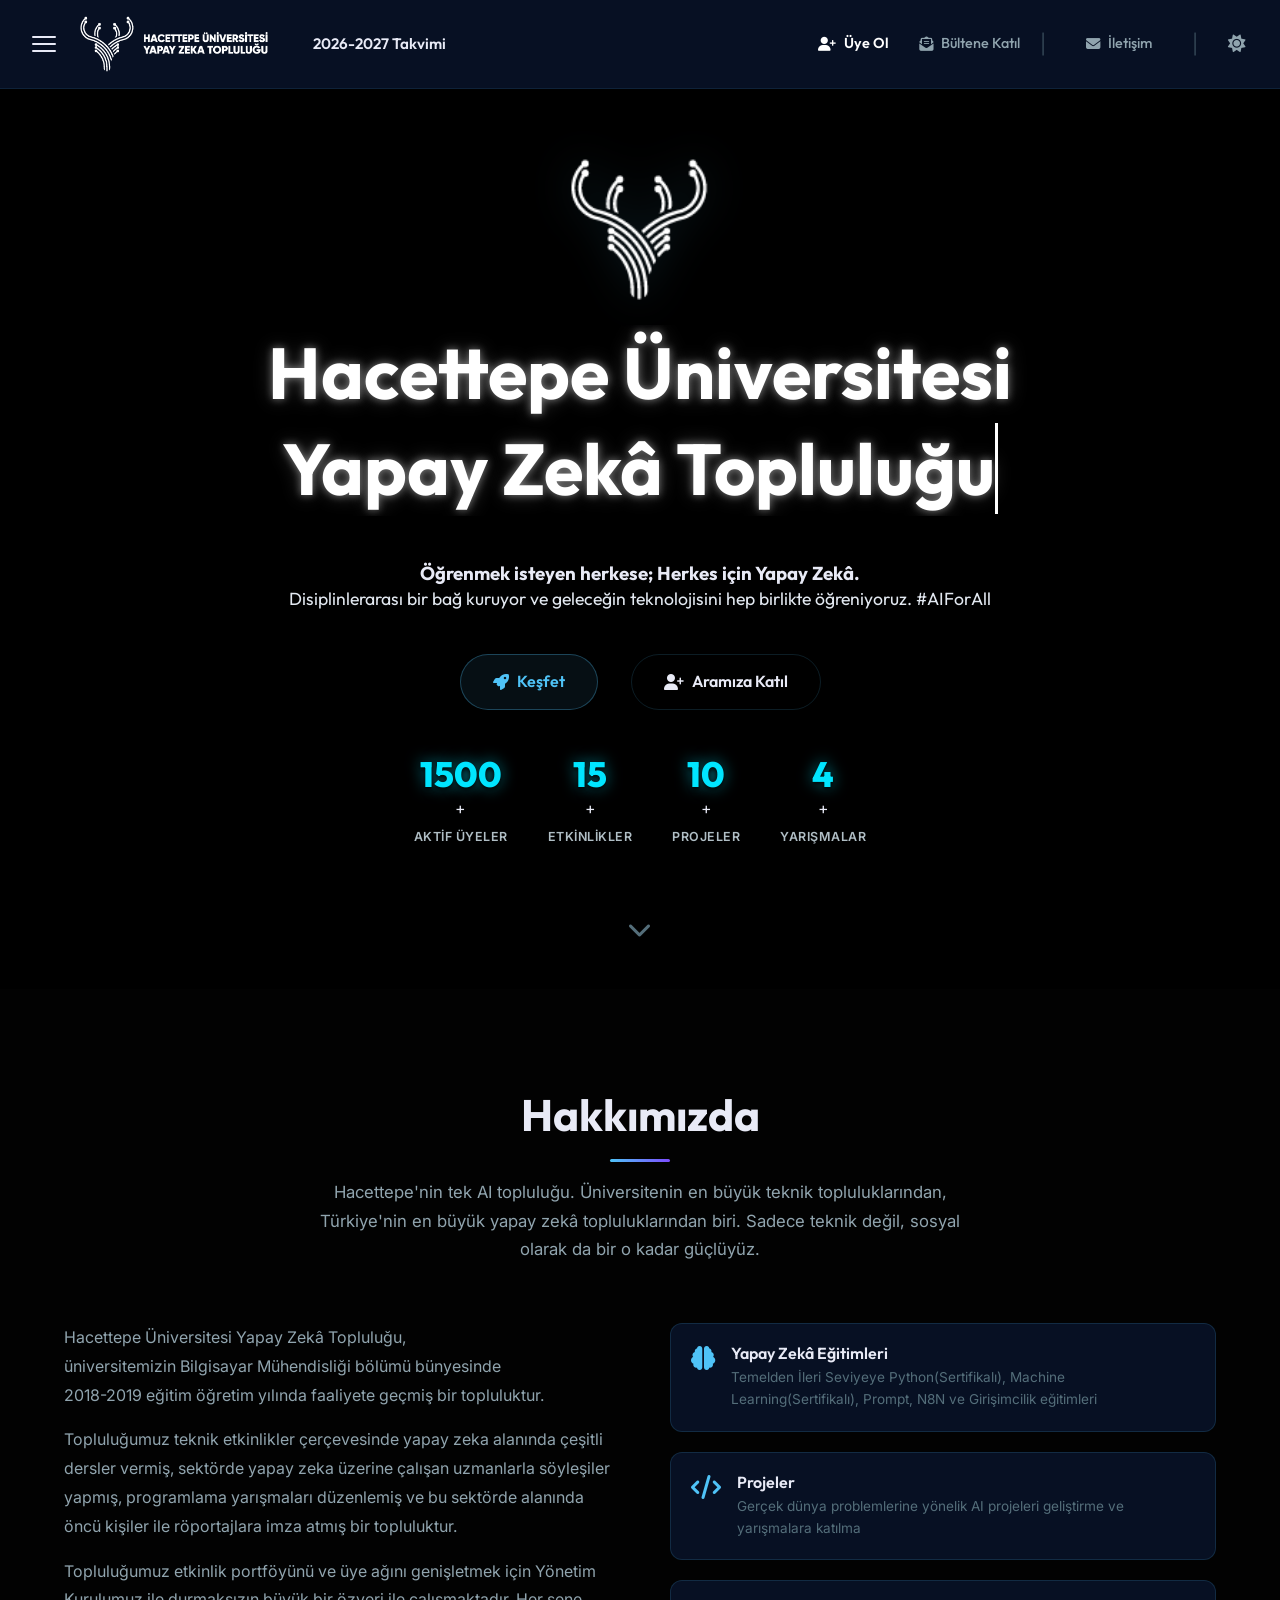
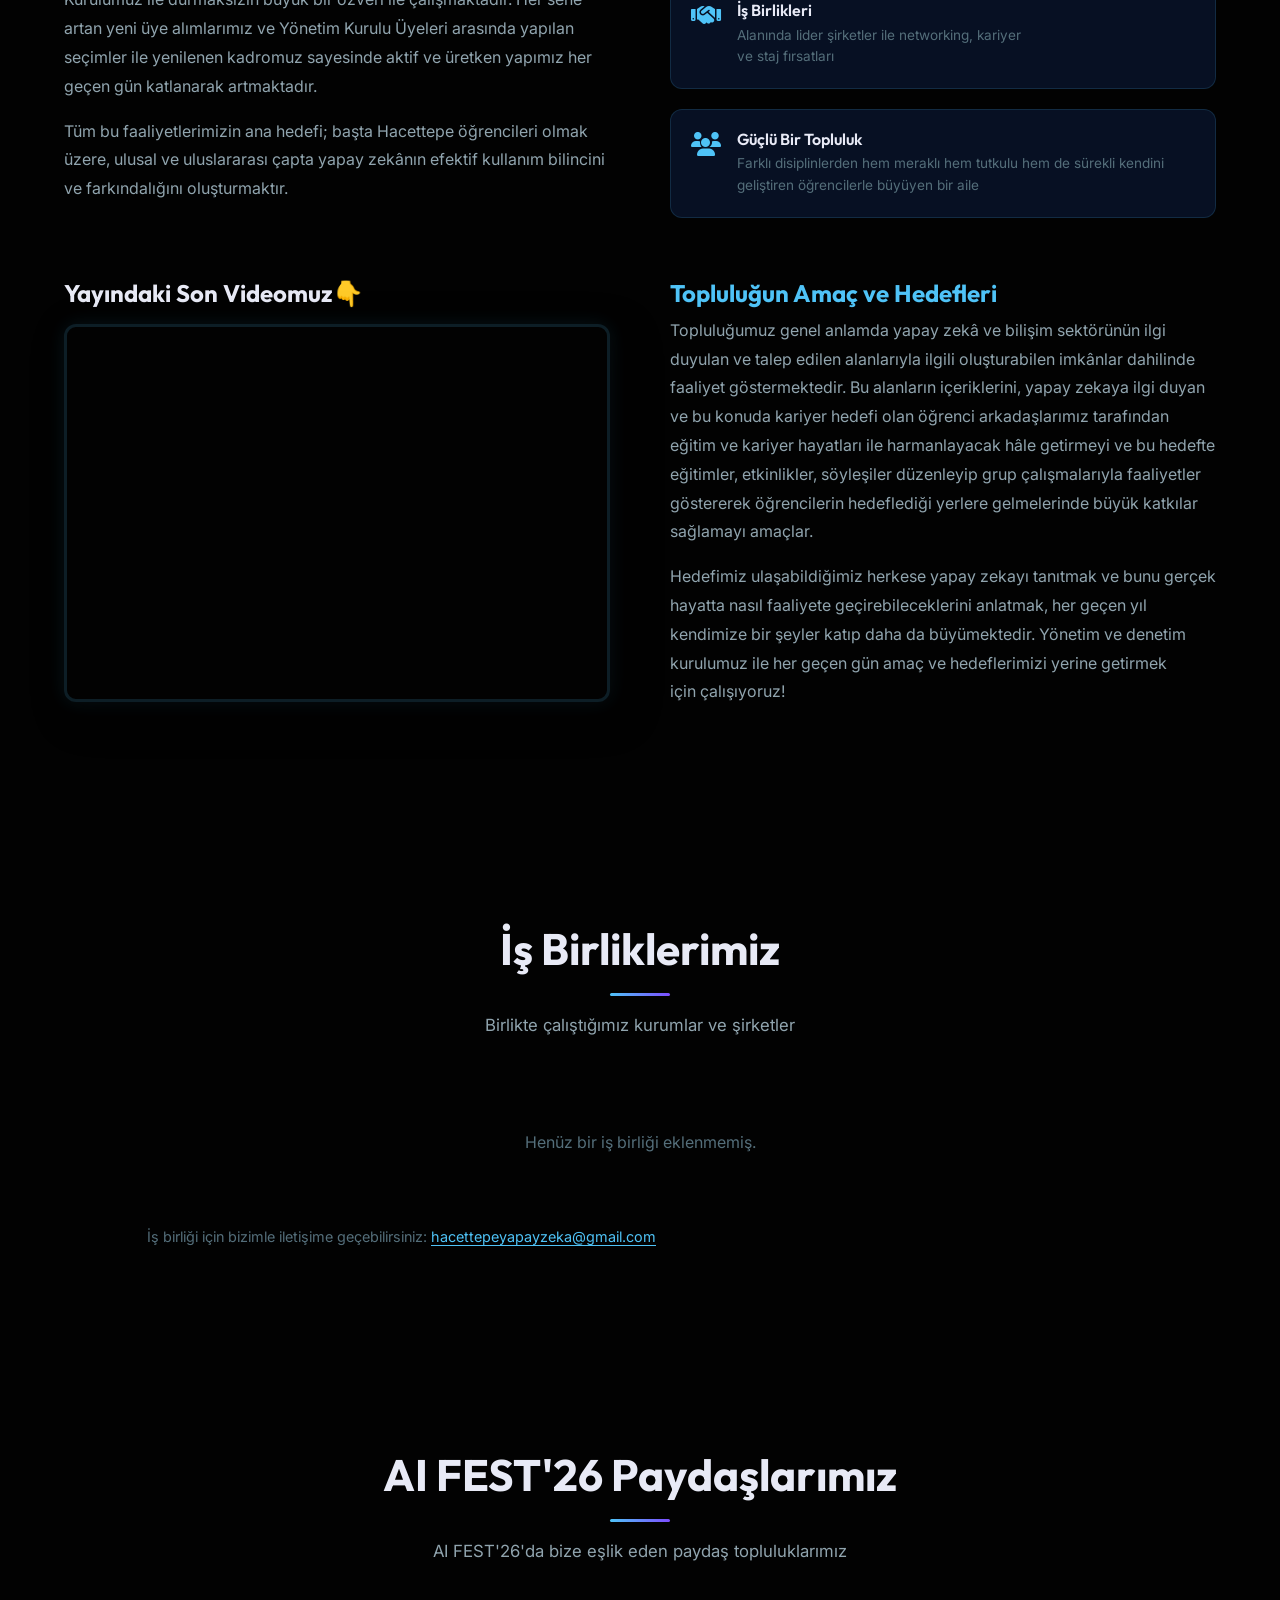
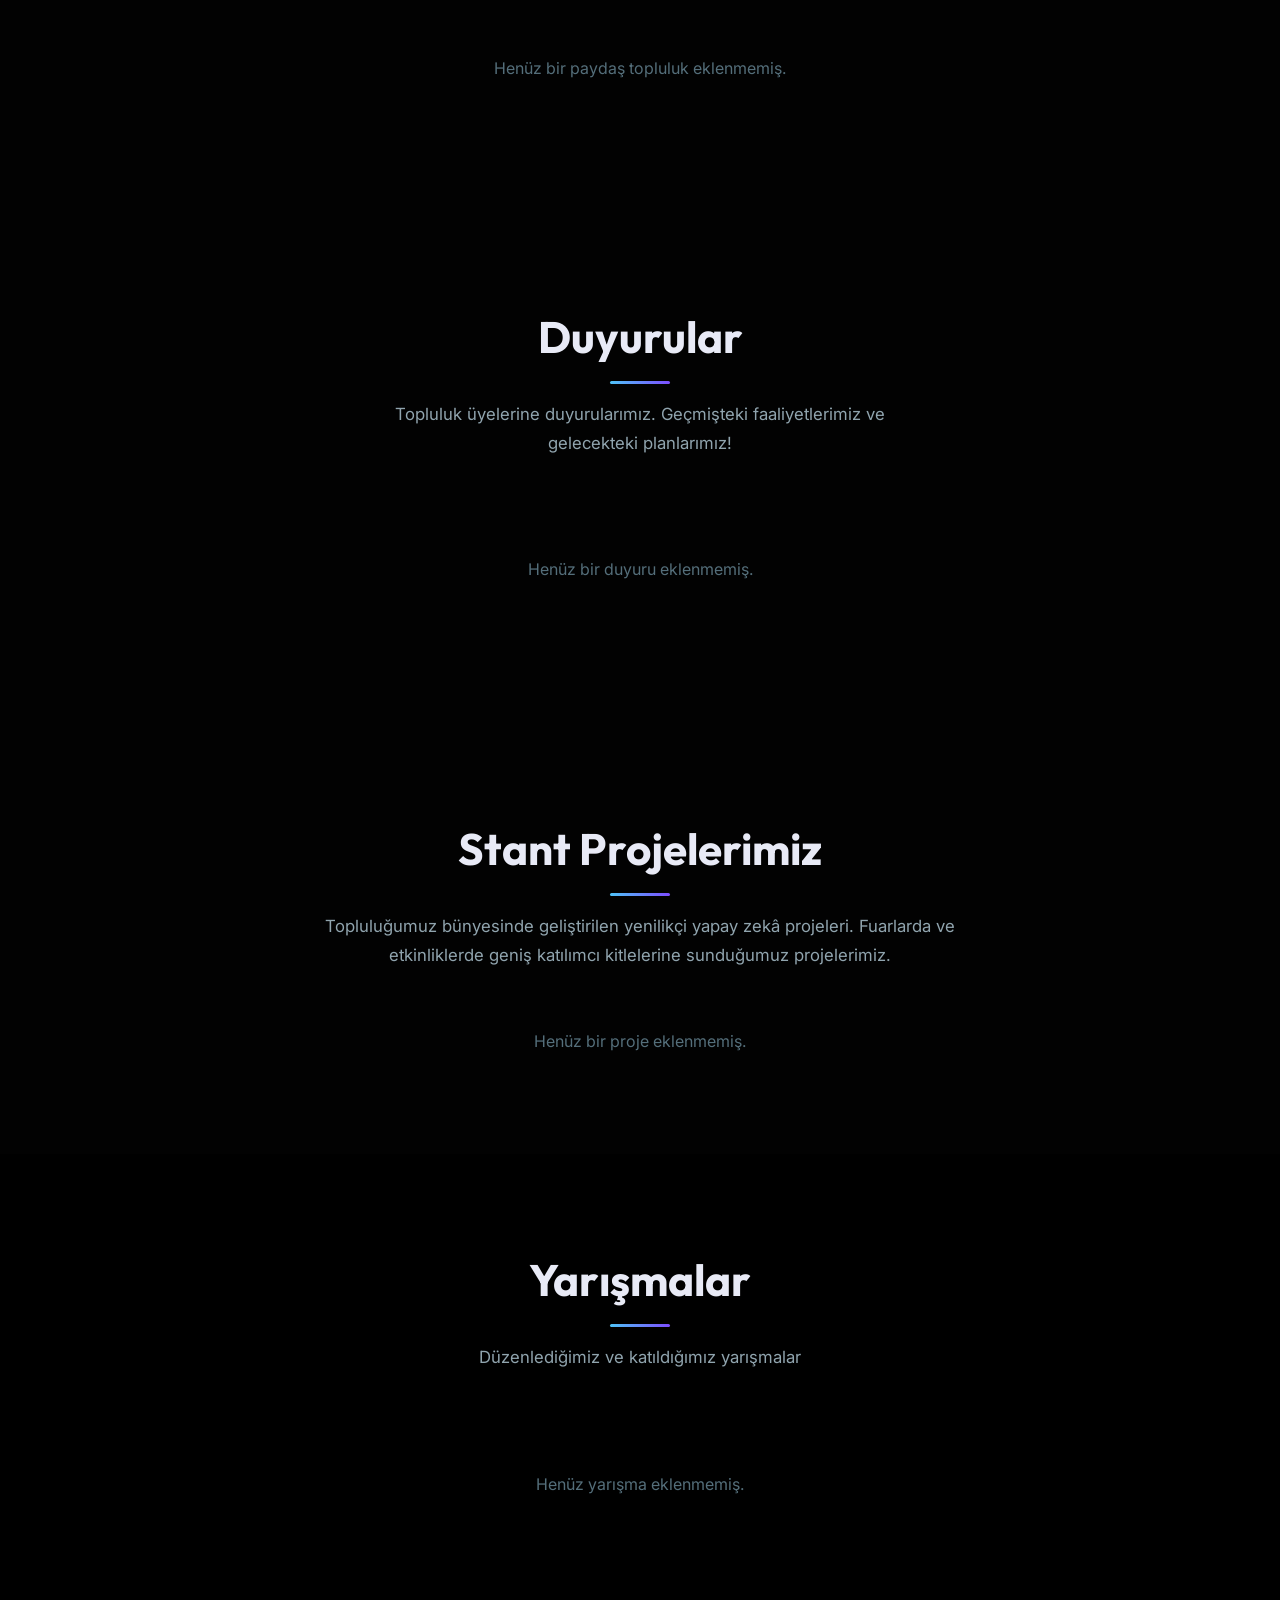
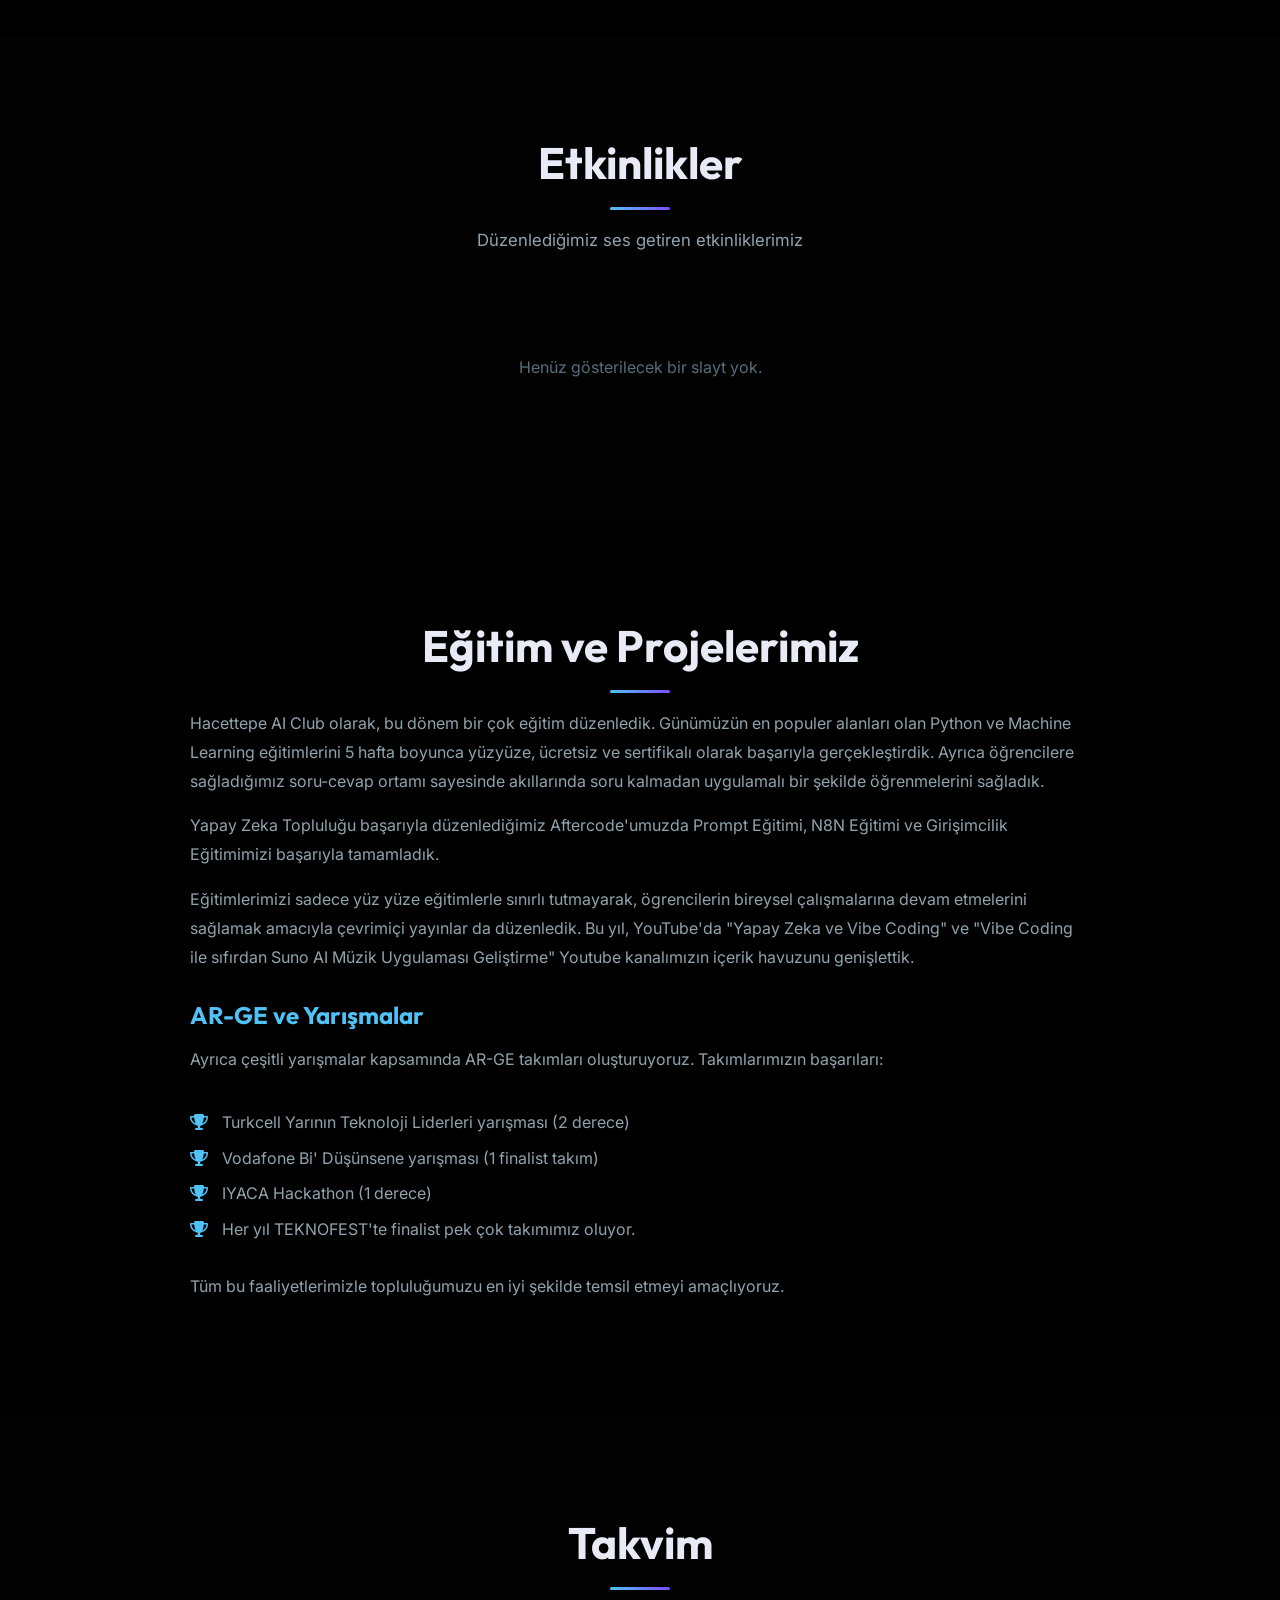
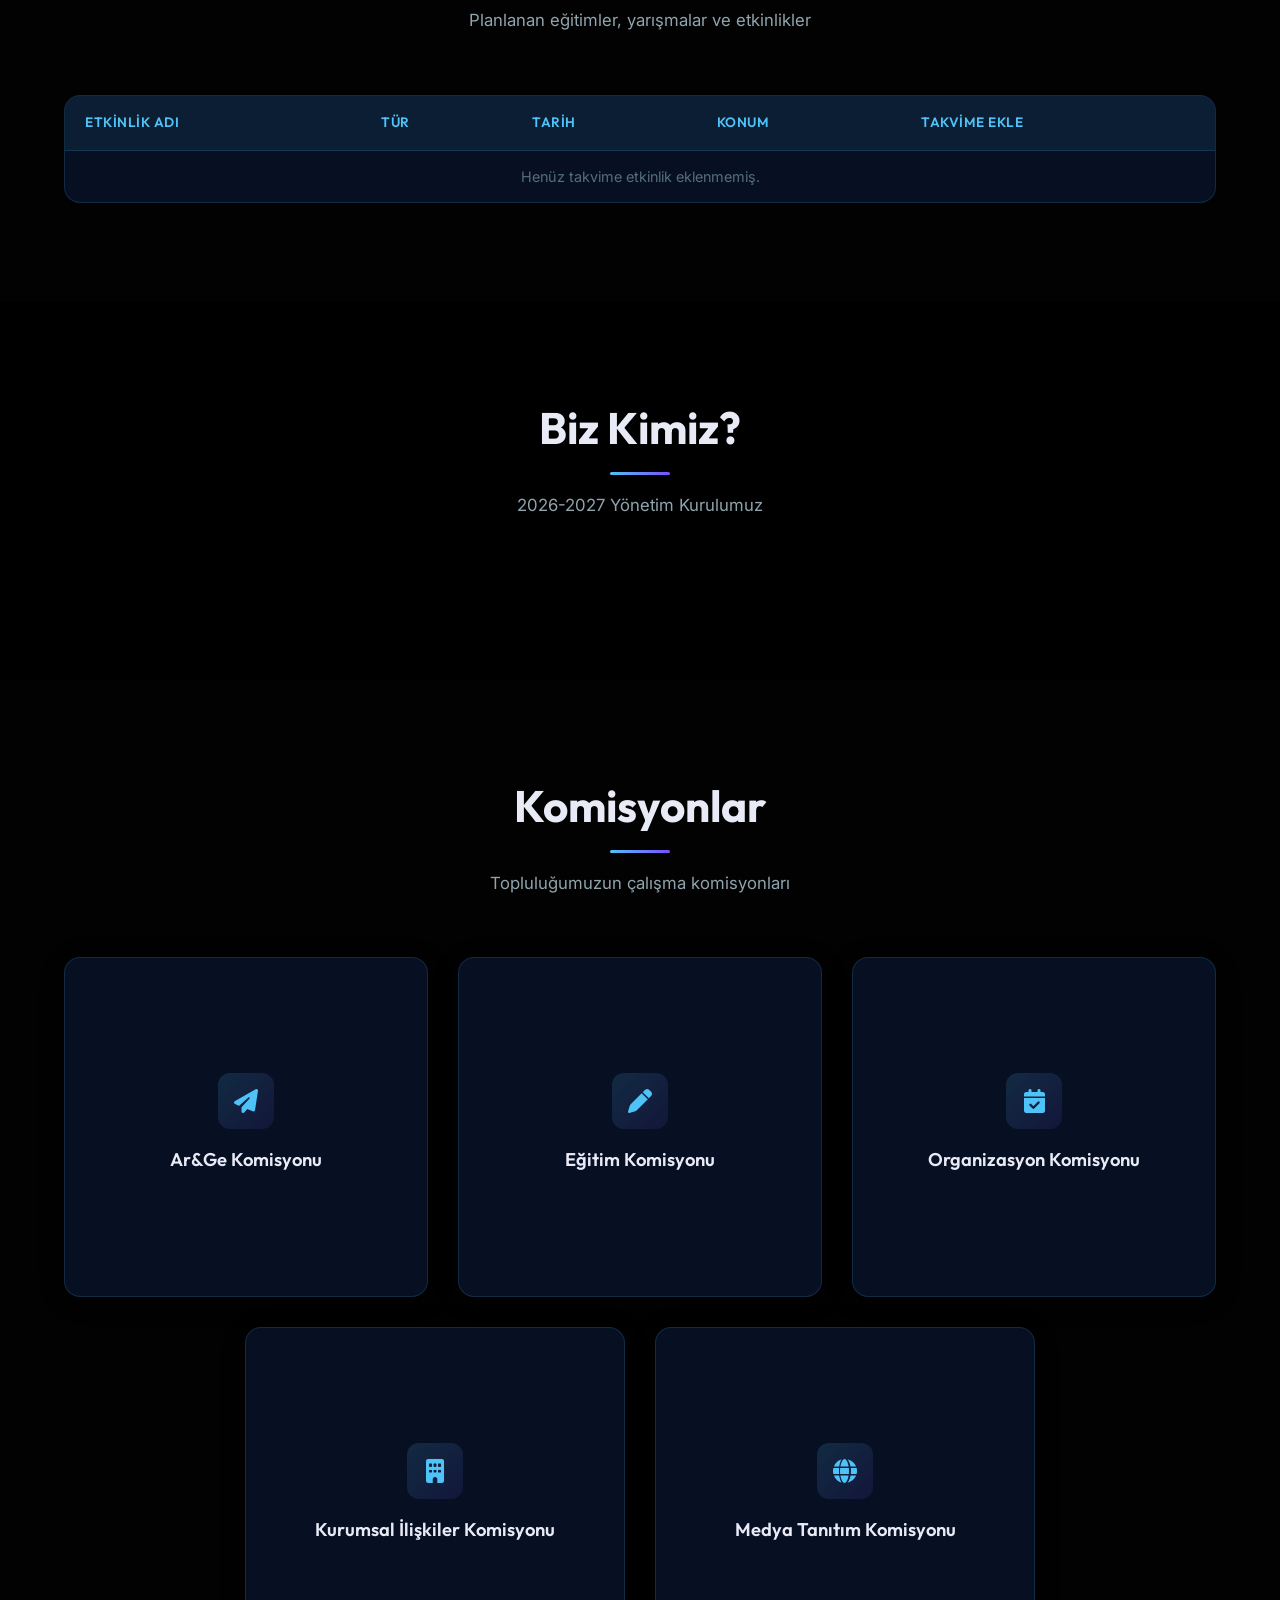
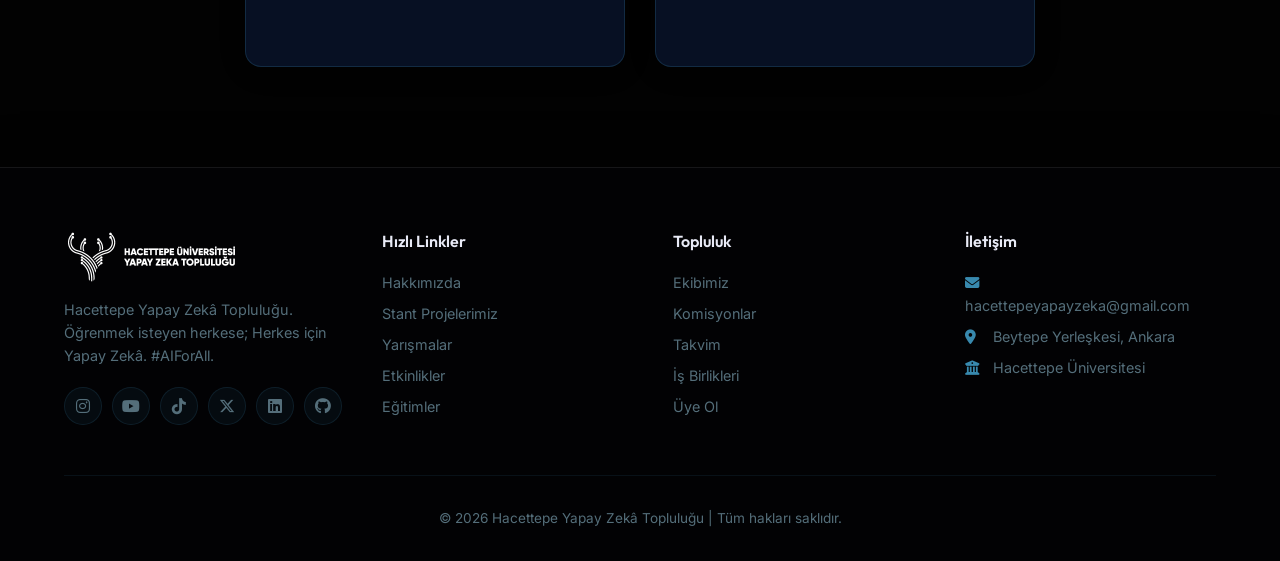
==== commit 14cfe6fa: "fix image resize" ====
--- a/Frontend/index.html
+++ b/Frontend/index.html
@@ -344,7 +344,7 @@
                 </div>
 
                 <p class="partners-note scroll-reveal">İş birliği için bizimle iletişime geçebilirsiniz: <a
-                        href="mailto:contact@hacettepeaiclub.com">contact@hacettepeaiclub.com</a></p>
+                        href="mailto:hacettepeyapayzeka@gmail.com">hacettepeyapayzeka@gmail.com</a></p>
             </div>
         </section>
 
@@ -373,7 +373,7 @@
         <section id="gelecek-etkinlikler" class="section section-alt">
             <div class="container">
                 <h2 class="section-title scroll-reveal">Duyurular</h2>
-                <p class="section-subtitle scroll-reveal">Yaklaşan etkinliklerimiz ve planlarımız</p>
+                <p class="section-subtitle scroll-reveal">Topluluk üyelerine duyurularımız. Geçmişteki faaliyetlerimiz ve gelecekteki planlarımız!</p>
                 
                 <div class="marquee marquee-full scroll-reveal" data-marquee data-marquee-speed="55">
                     <!-- JS ile API'den gelen duyurular buraya basılır -->
@@ -676,7 +676,7 @@
                     <h4>İletişim</h4>
                     <ul>
                         <li><i class="fa-solid fa-envelope"></i> <a
-                                href="mailto:contact@hacettepeaiclub.com">contact@hacettepeaiclub.com</a></li>
+                                href="mailto:hacettepeyapayzeka@gmail.com">hacettepeyapayzeka@gmail.com</a></li>
                         <li><i class="fa-solid fa-location-dot"></i> Beytepe Yerleşkesi, Ankara</li>
                         <li><i class="fa-solid fa-university"></i> <a href="https://www.hacettepe.edu.tr"
                                 target="_blank" rel="noopener">Hacettepe Üniversitesi</a></li>
--- a/Frontend/css/style.css
+++ b/Frontend/css/style.css
@@ -3339,6 +3339,12 @@
   padding: 20px 0;
 }
 
+/* Afişler kendi oranını koruduğu için kart yükseklikleri farklı olabilir;
+   dikey ortalama sıranın düzenli görünmesini sağlar. */
+.marquee-full .marquee-track {
+  align-items: center;
+}
+
 /* --- Duyuru Kartı Ana Yapısı --- */
 .upcoming-card {
   width: min(380px, 82vw);
@@ -3361,23 +3367,49 @@
   border-color: var(--glow);
 }
 
-/* Üst Kısım: Siyah Resim Alanı */
+/* Üst Kısım: Görsel Alanı
+   Görsel siyah bir kareye sıkıştırılmaz. Kartın tam genişliğini kaplar ve
+   yüksekliği kendi en-boy oranına göre belirlenir; böylece dikey afişler
+   dikey, yatay görseller yatay görünür. Çok uzun afişler için üst sınır var. */
 .upcoming-image {
   width: 100%;
-  height: 200px;
-  background: #000000;
+  background: transparent;
   border-bottom: 1px solid var(--border-color);
   display: flex;
   align-items: center;
   justify-content: center;
   position: relative;
+  overflow: hidden;
 }
 
 .upcoming-image img {
+  display: block;
   width: 100%;
-  height: 100%;
+  height: auto;
+  /* Yaygın afiş oranları (1:1, 4:5, 2:3) sınıra takılmadan tam görünür.
+     Yalnızca aşırı uzun görseller sınırlanır. */
+  max-height: min(600px, 70vh);
+  /* Afiş asla kırpılmaz. Sınıra dayanan görsellerde kalan boşluk kartın
+     kendi rengiyle dolar; siyah bant oluşmaz. */
   object-fit: contain;
-  padding: 24px;
+  padding: 0;
+}
+
+/* Görsel yoksa ikonun oturacağı sabit yükseklikli alan */
+.upcoming-image-placeholder {
+  display: flex;
+  align-items: center;
+  justify-content: center;
+  width: 100%;
+  height: 180px;
+  font-size: 3rem;
+  color: var(--glow);
+  background: linear-gradient(135deg, rgba(79, 195, 247, 0.08), rgba(124, 77, 255, 0.06));
+}
+
+/* Yarışma kartları duyuru kartlarıyla aynı görsel yapısını kullanır */
+.competition-card {
+  width: min(350px, 82vw);
 }
 
 /* Alt Kısım: İçerik Alanı */
@@ -3671,19 +3703,18 @@
     gap: 0;
   }
 
-  
-
   .competition-grid {
     grid-template-columns: 1fr;
   }
-
-  @media (max-width: 480px) {
-    .upcoming-card {
-      width: 290px;
-      padding: 24px;
-    }
-  }
-
+}
+
+/* Küçük ekranlarda kart biraz daralır; iç boşluk verilmez ki
+   afiş kartın kenarlarına kadar uzansın. */
+@media (max-width: 480px) {
+  .upcoming-card {
+    width: min(300px, 86vw);
+    padding: 0;
+  }
 }
 
 @media (max-width: 576px) {
@@ -3914,6 +3945,33 @@
   color: var(--text-muted);
 }
 
+/* Seçilen / mevcut görselin küçük önizlemesi */
+.admin-upload-preview {
+  display: flex;
+  align-items: center;
+  gap: 10px;
+  margin-top: 10px;
+  min-height: 0;
+  font-size: 0.8rem;
+  color: var(--text-muted);
+  overflow-wrap: anywhere;
+}
+
+.admin-upload-preview:empty {
+  display: none;
+}
+
+.admin-upload-preview img {
+  height: 48px;
+  width: auto;
+  max-width: 120px;
+  object-fit: contain;
+  border-radius: var(--radius-sm);
+  background: rgba(0, 0, 0, 0.35);
+  padding: 4px;
+  flex: 0 0 auto;
+}
+
 /* ==========================================================================
    38. TAŞMA GÜVENLİĞİ & MOBİL RÖTUŞLARI
    ========================================================================== */
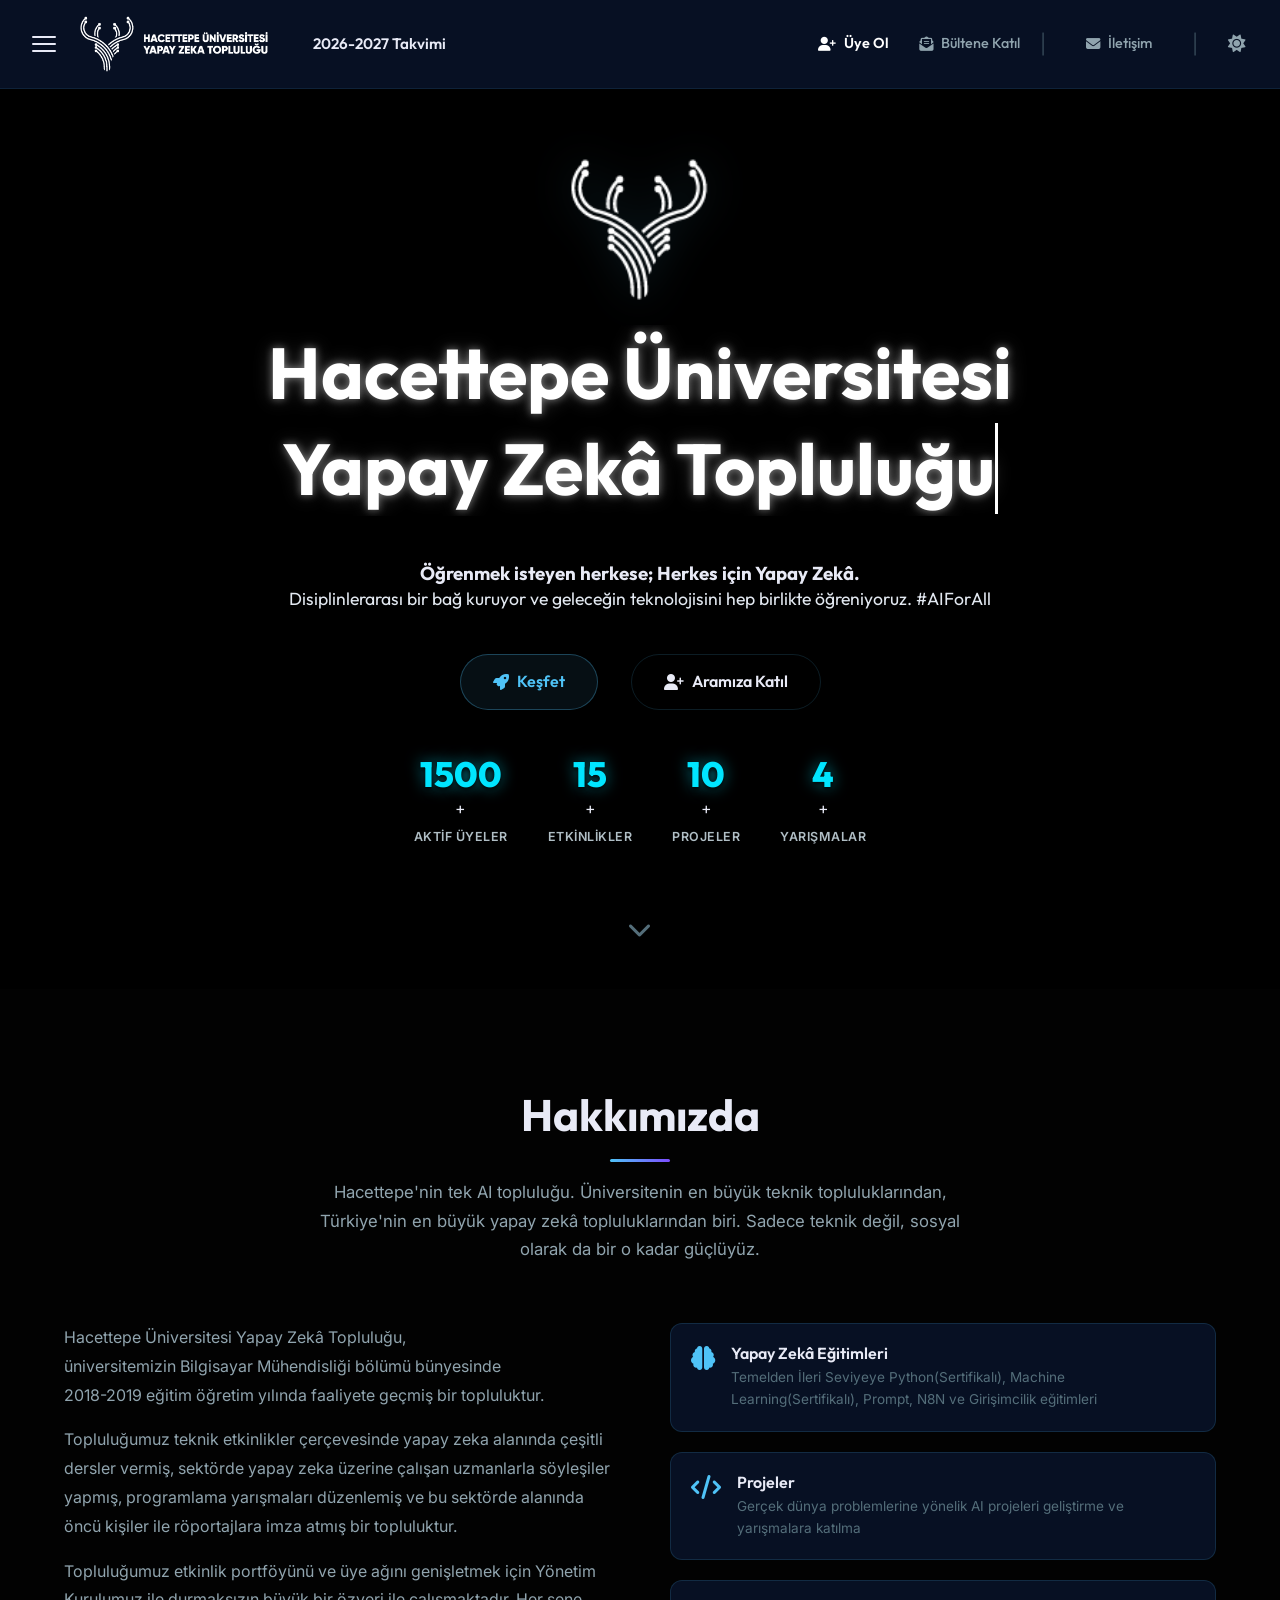
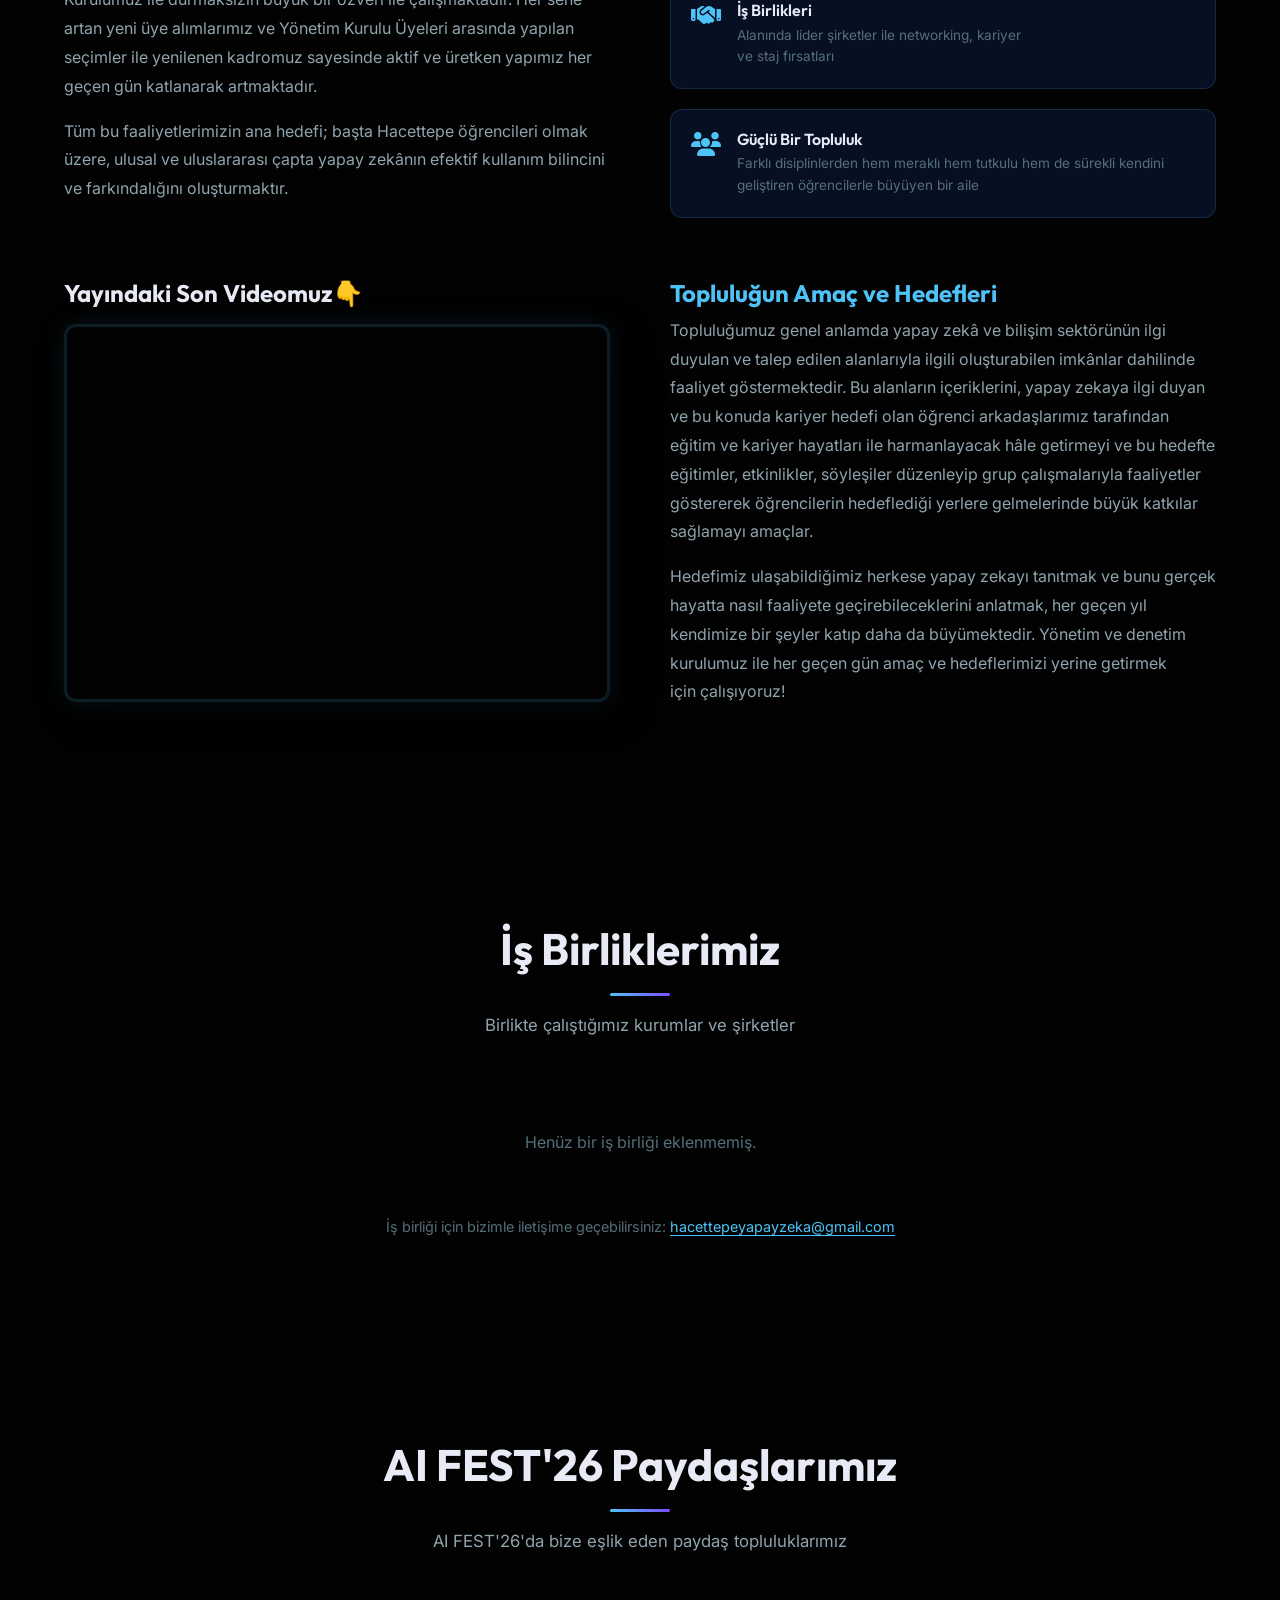
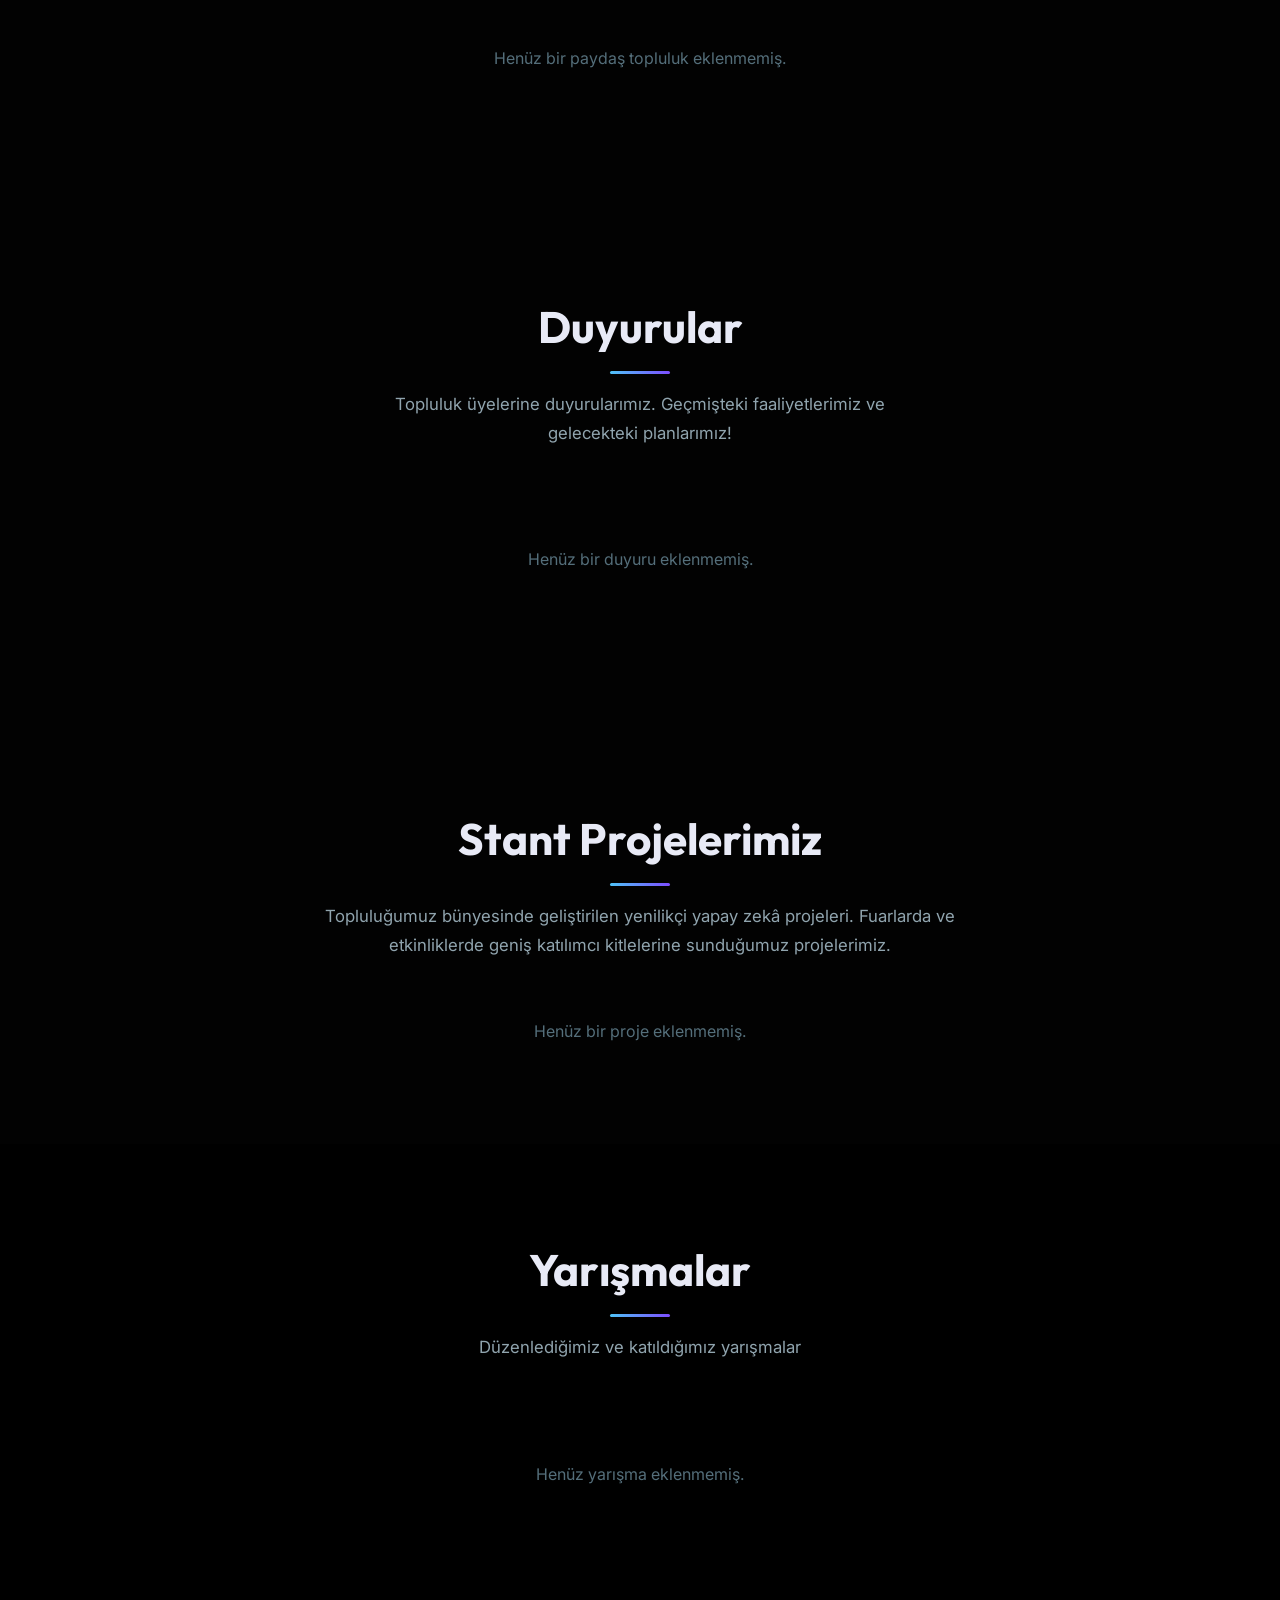
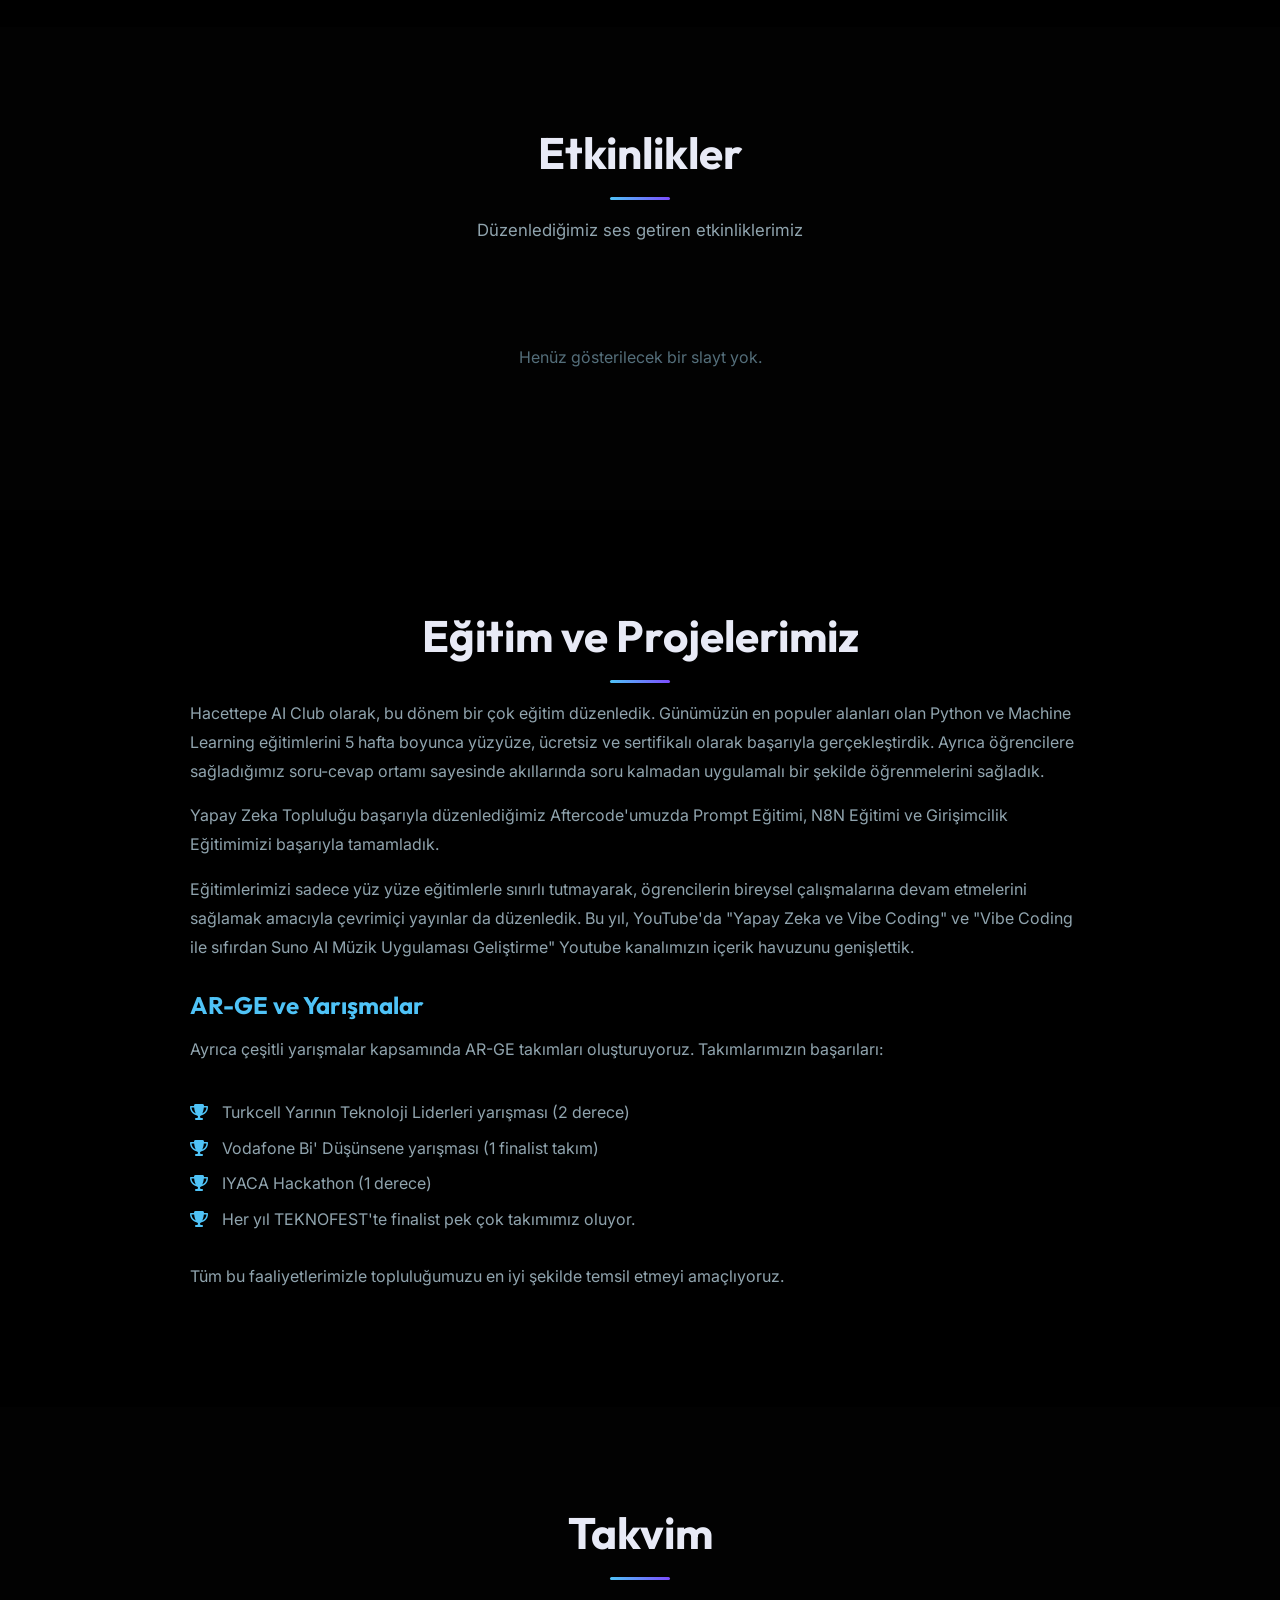
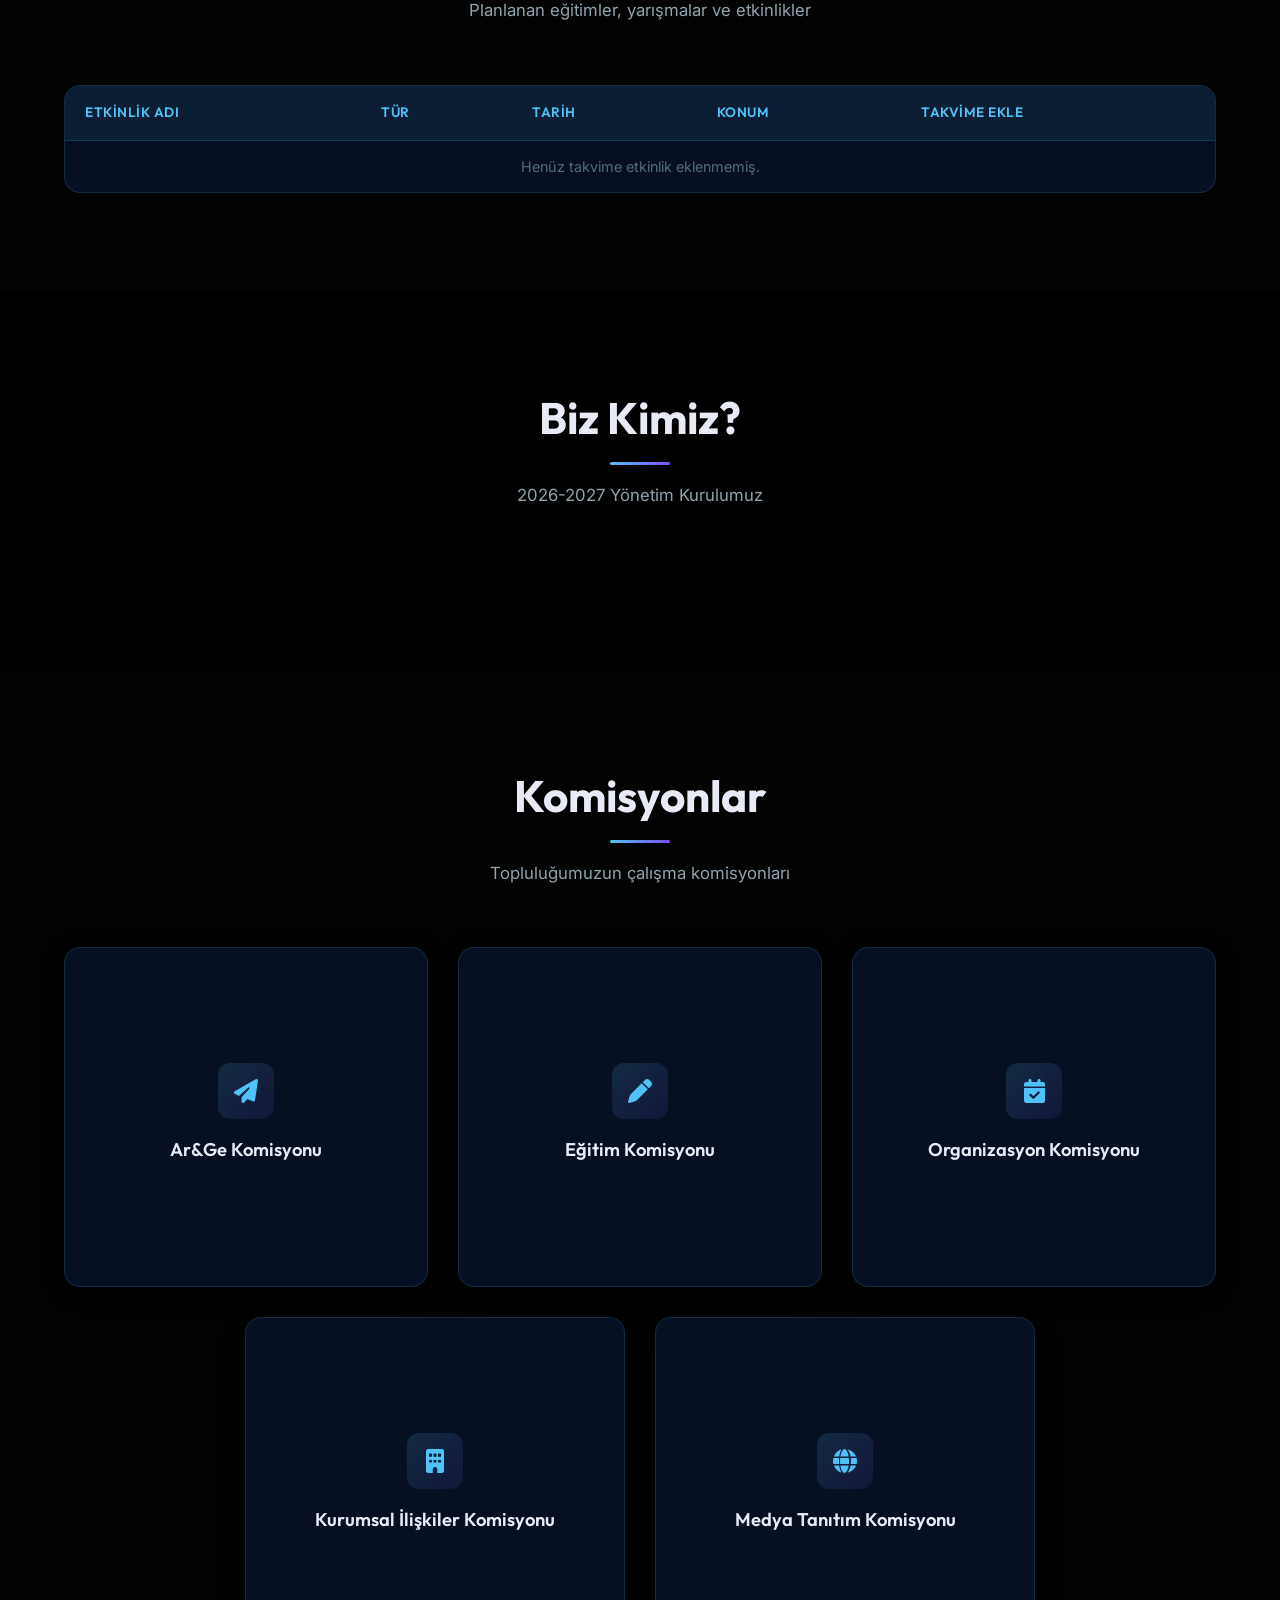
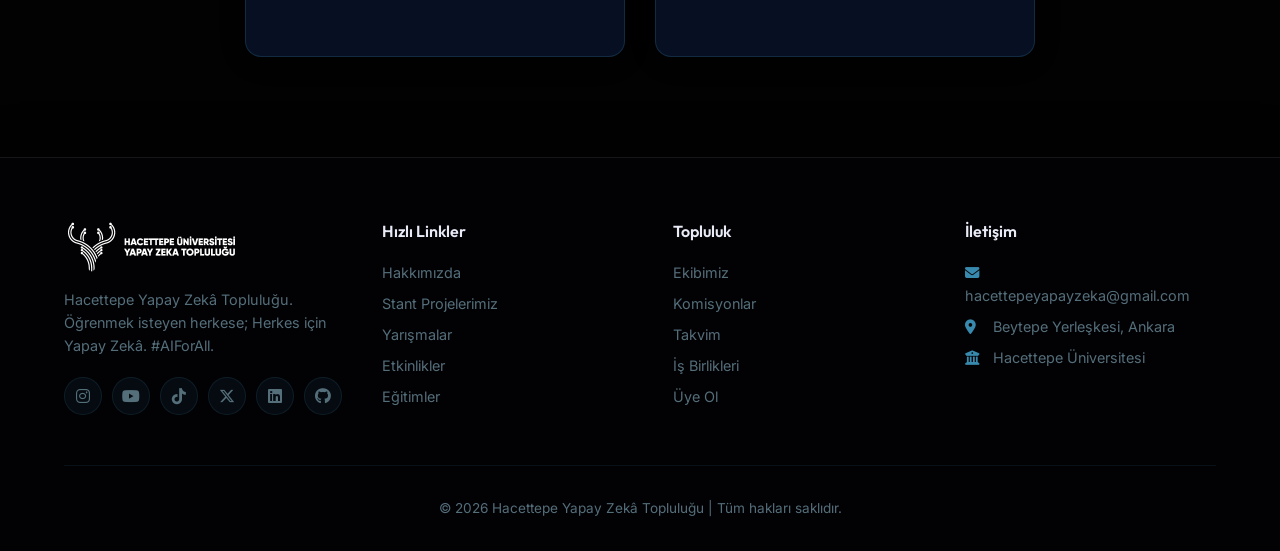
==== commit 5b1b998f: "Refactor partnership contact note layout" ====
--- a/Frontend/index.html
+++ b/Frontend/index.html
@@ -343,8 +343,10 @@
                     </button>
                 </div>
 
-                <p class="partners-note scroll-reveal">İş birliği için bizimle iletişime geçebilirsiniz: <a
-                        href="mailto:hacettepeyapayzeka@gmail.com">hacettepeyapayzeka@gmail.com</a></p>
+                <div style="display: flex; justify-content: center; width: 100%; margin-top: 30px;">
+                    <p class="partners-note scroll-reveal" style="margin: 0; text-align: center;">İş birliği için bizimle iletişime geçebilirsiniz: <a
+                            href="mailto:hacettepeyapayzeka@gmail.com">hacettepeyapayzeka@gmail.com</a></p>
+                </div>
             </div>
         </section>
 
@@ -805,4 +807,4 @@
 
 </body>
 
-</html>+</html>
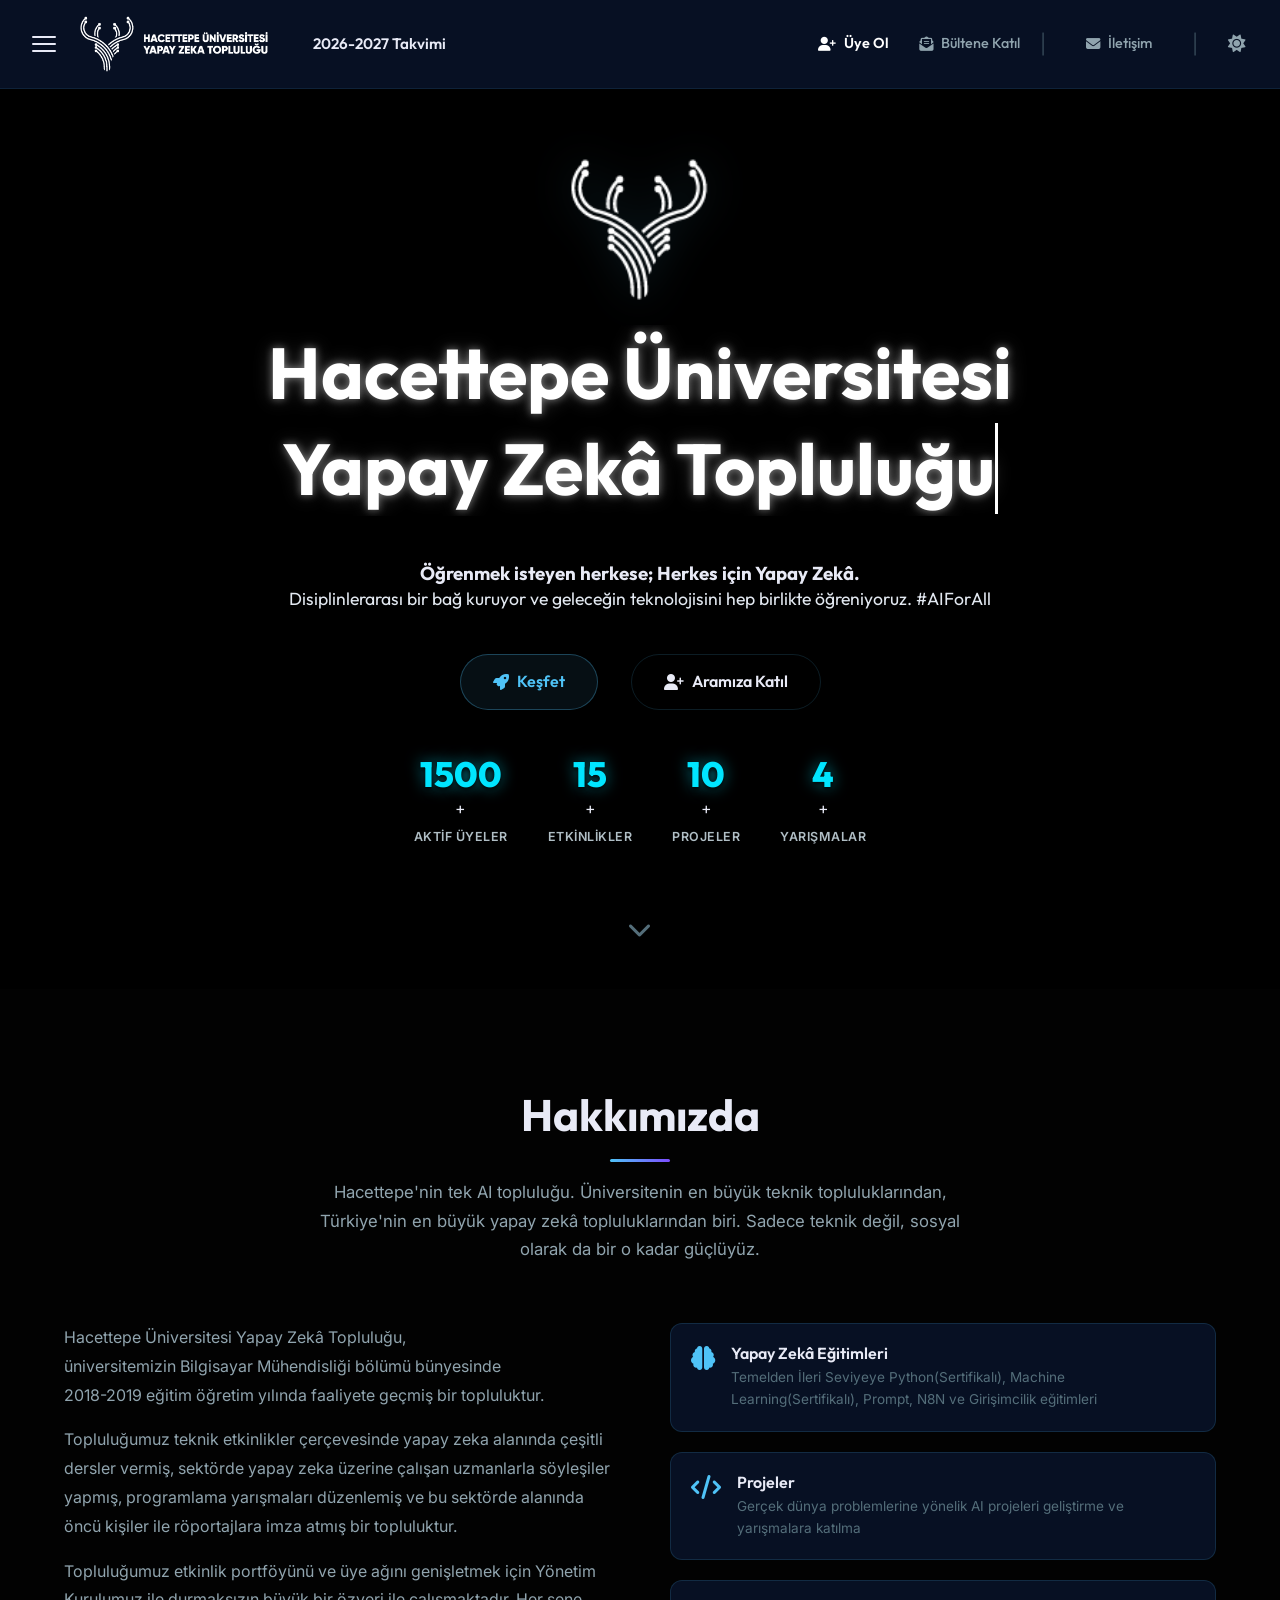
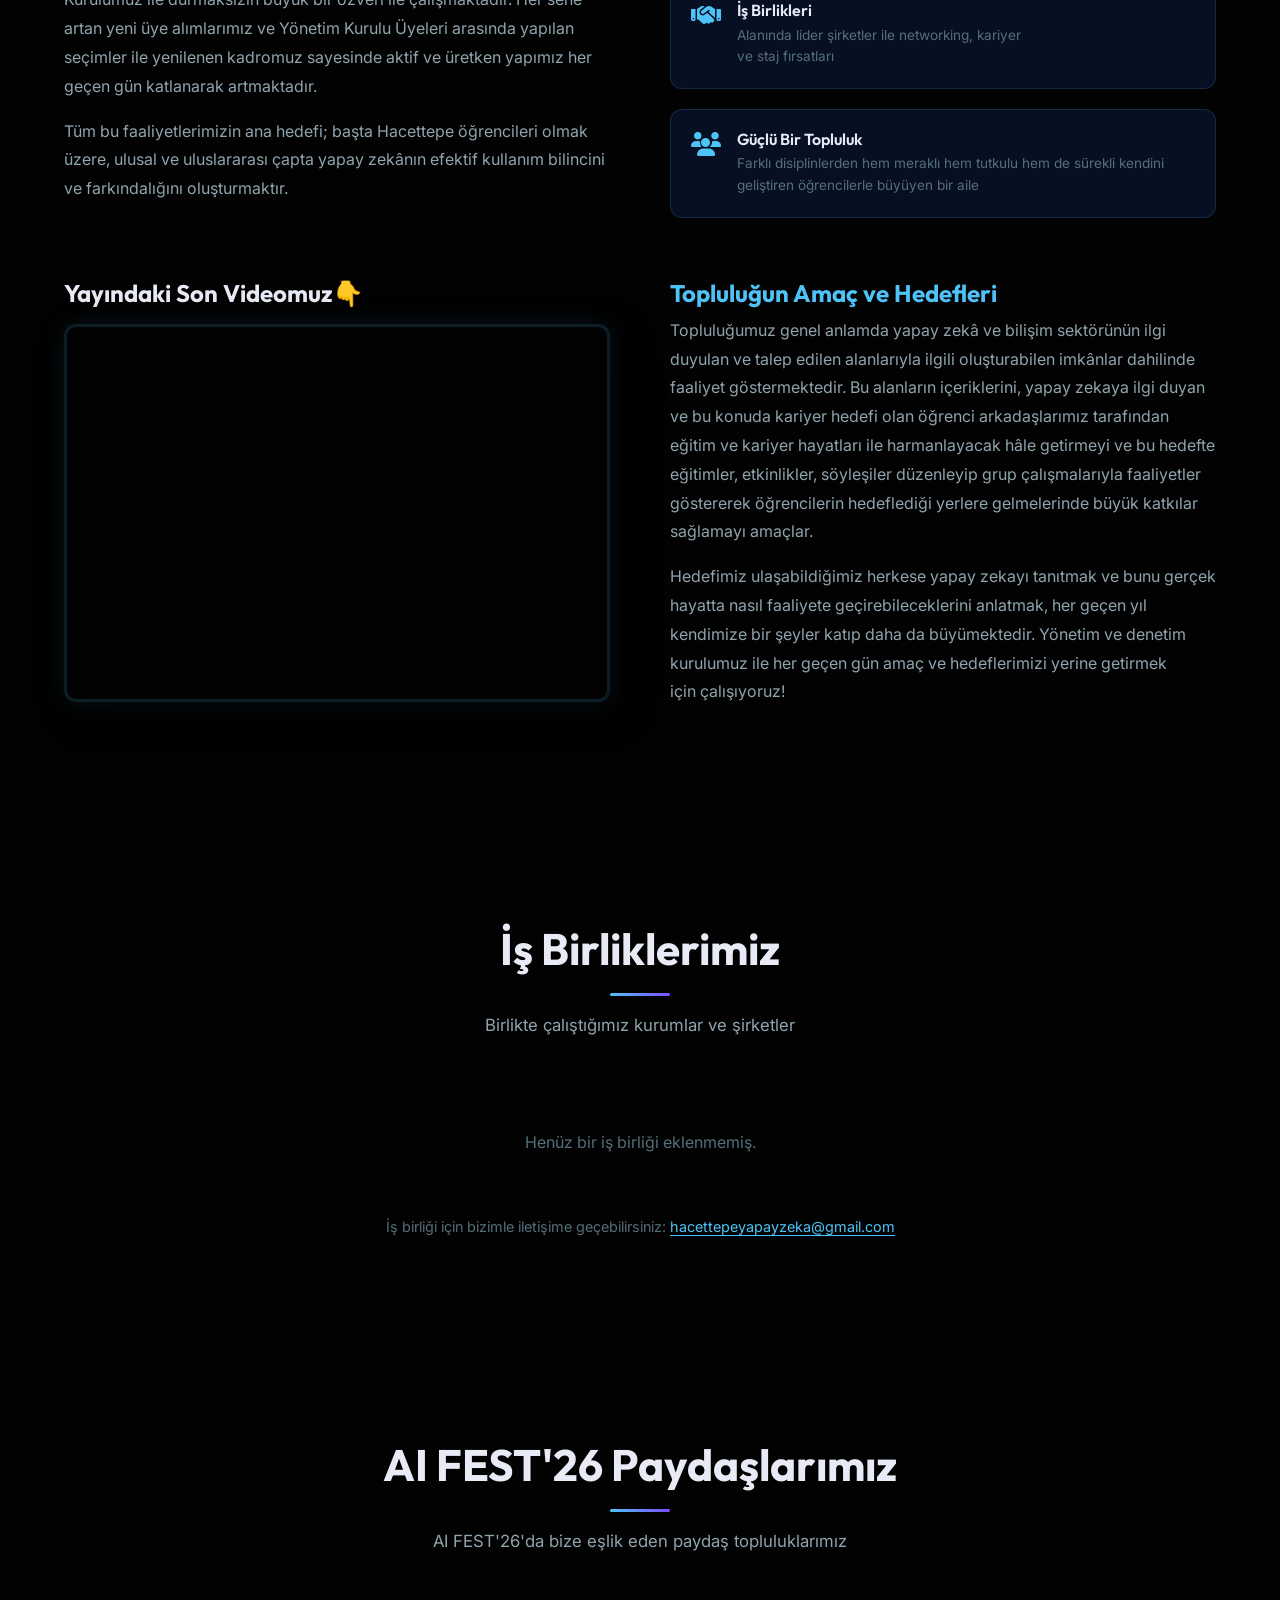
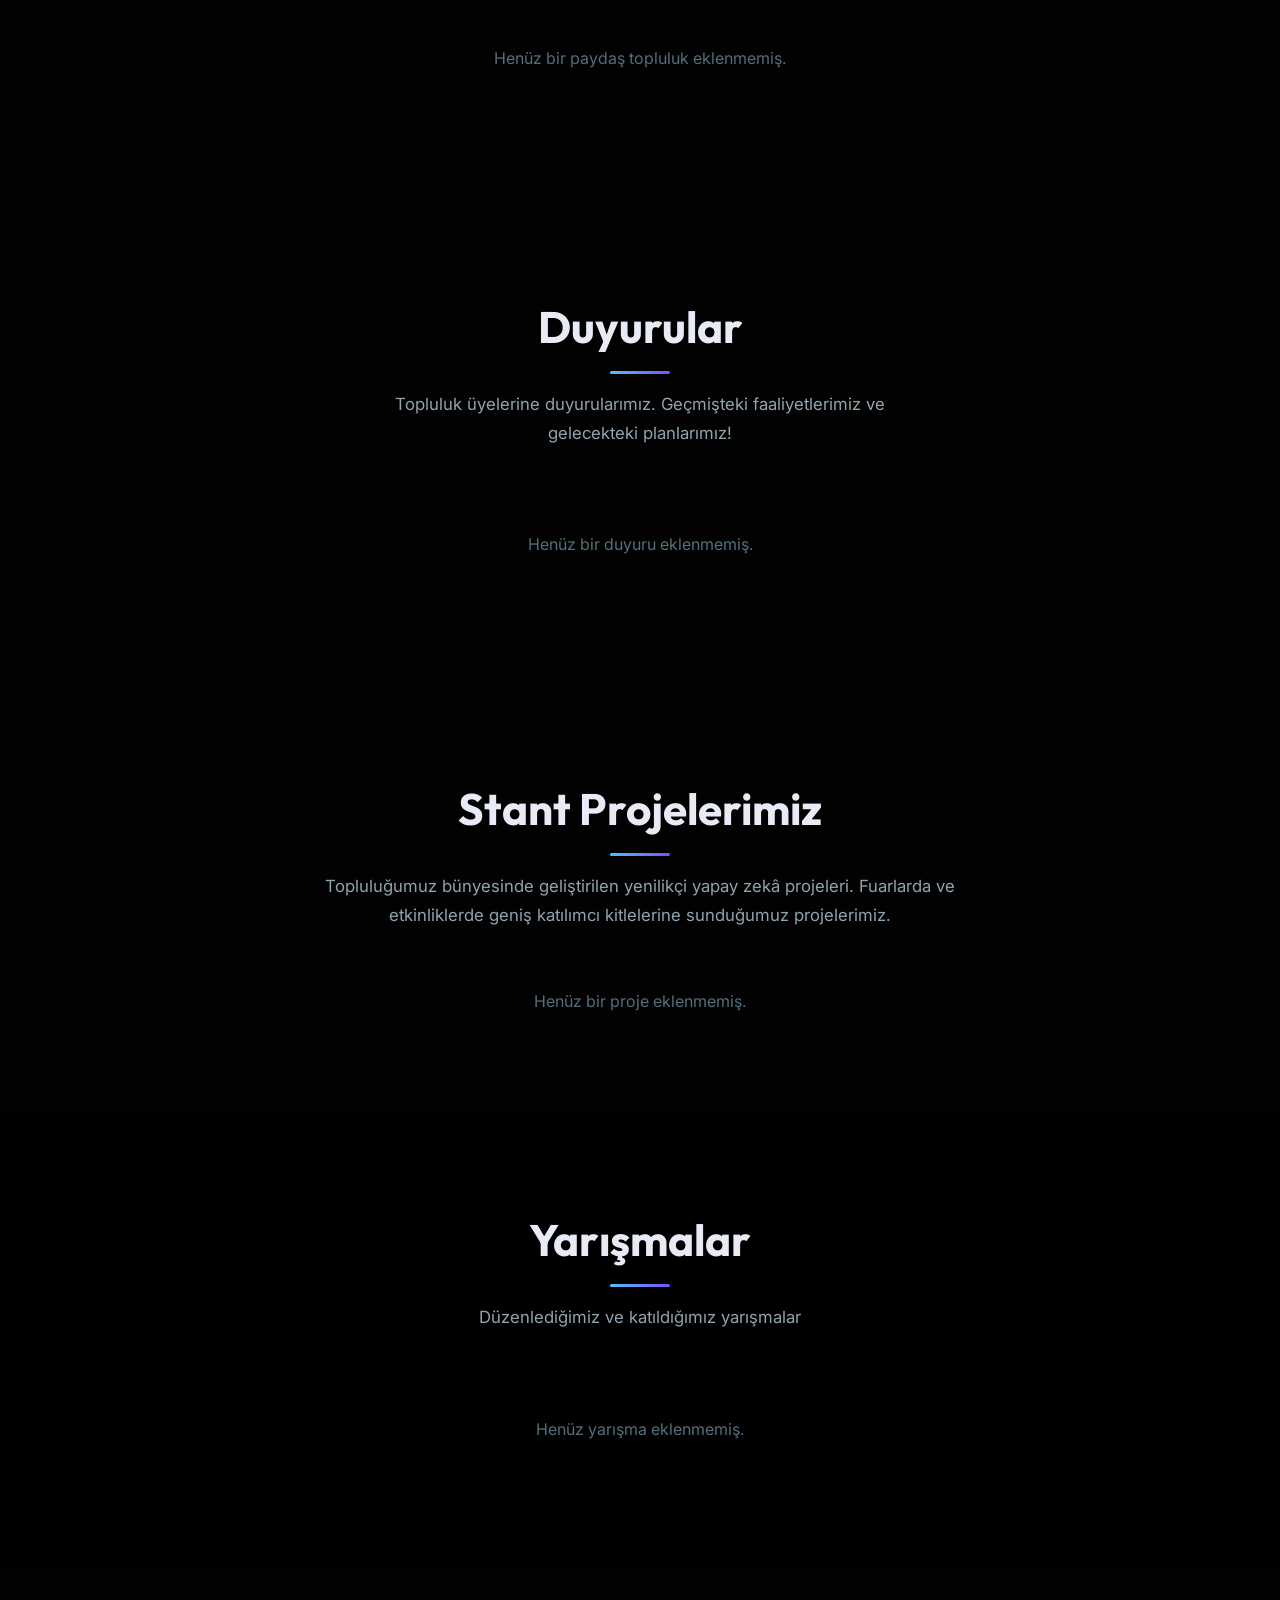
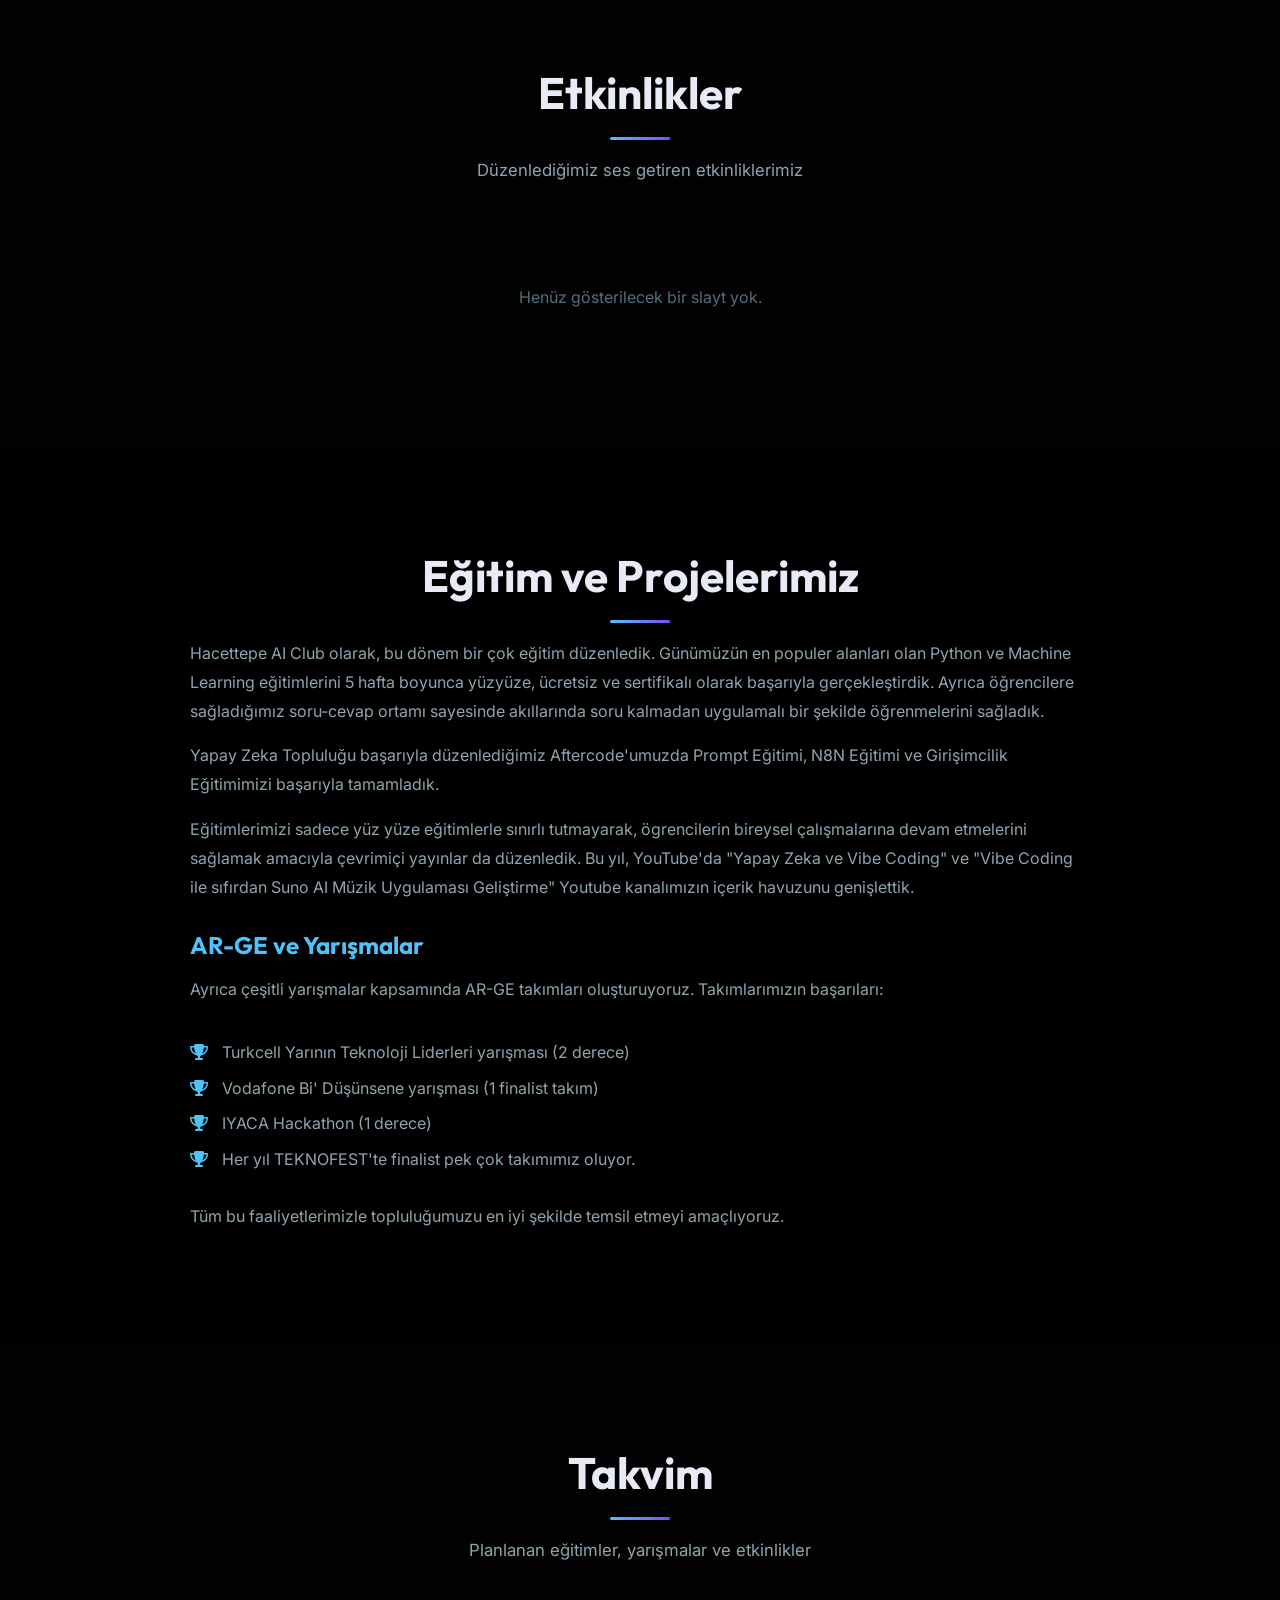
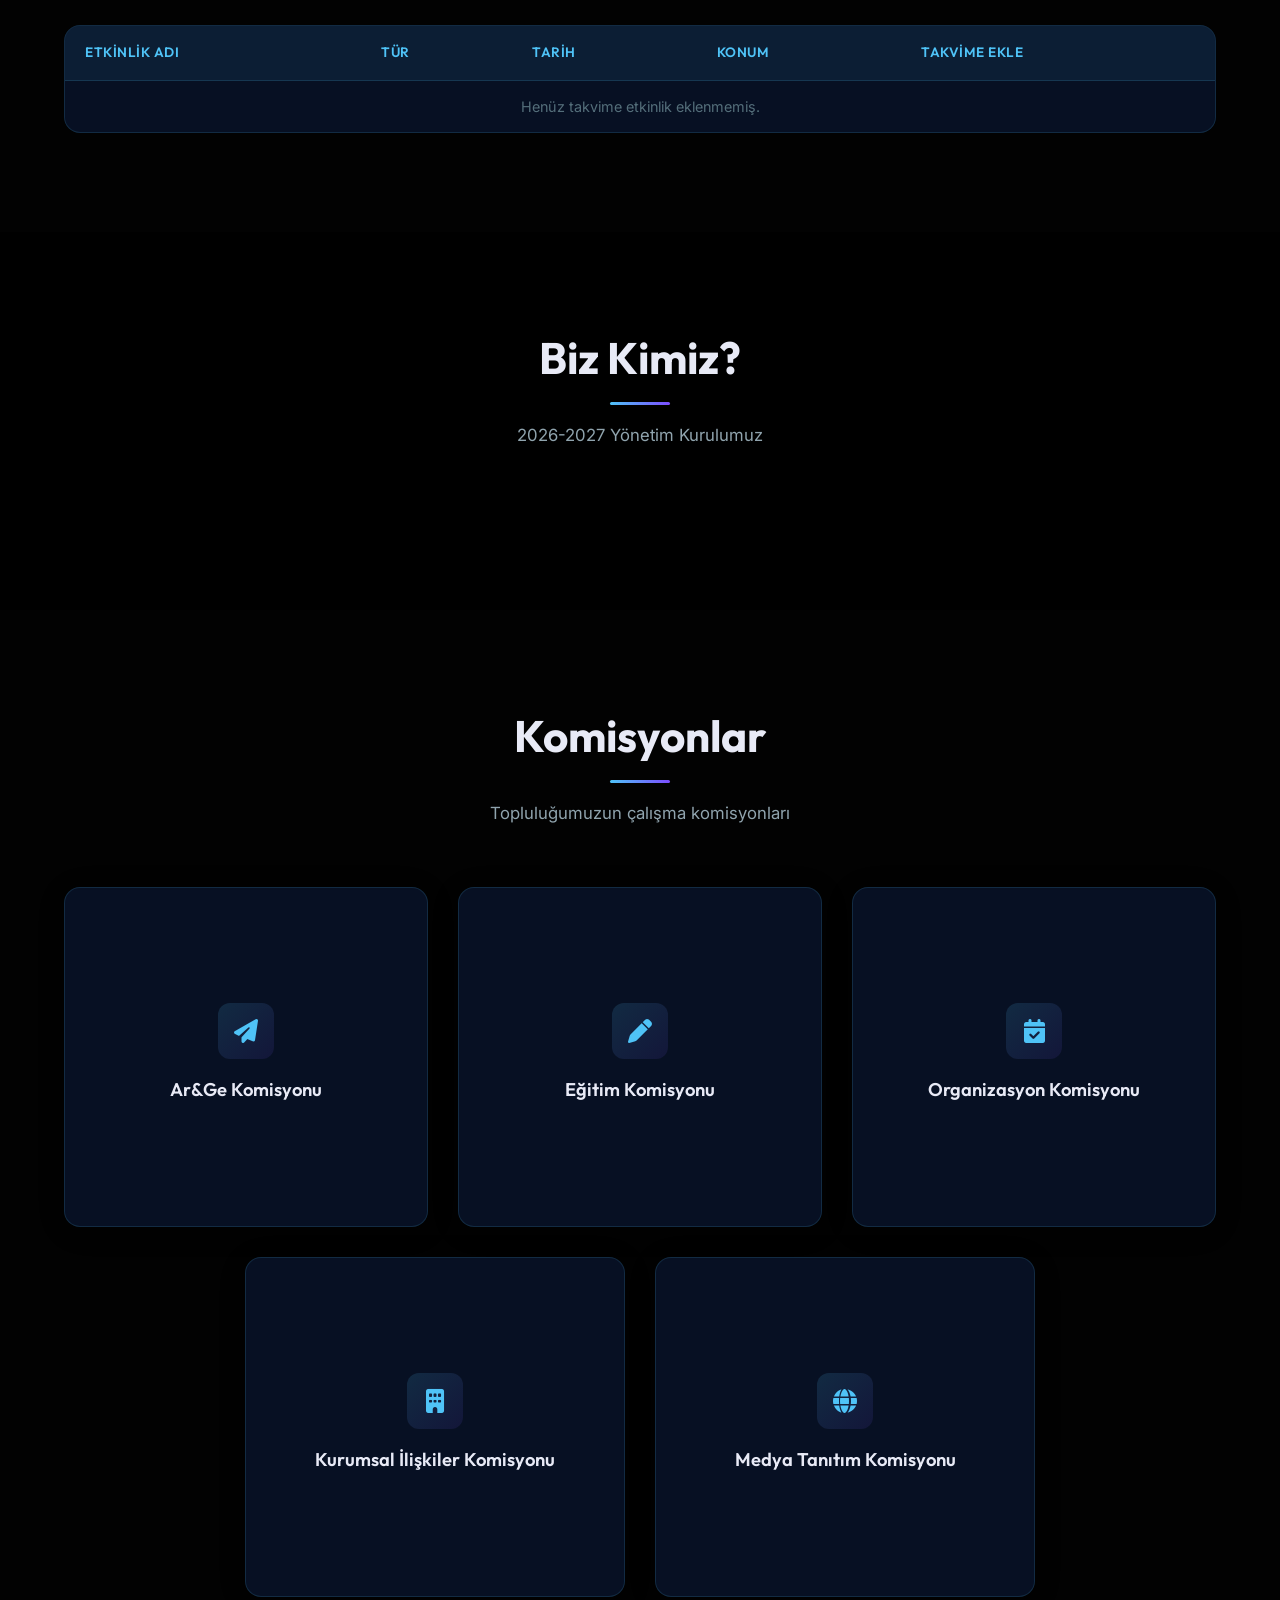
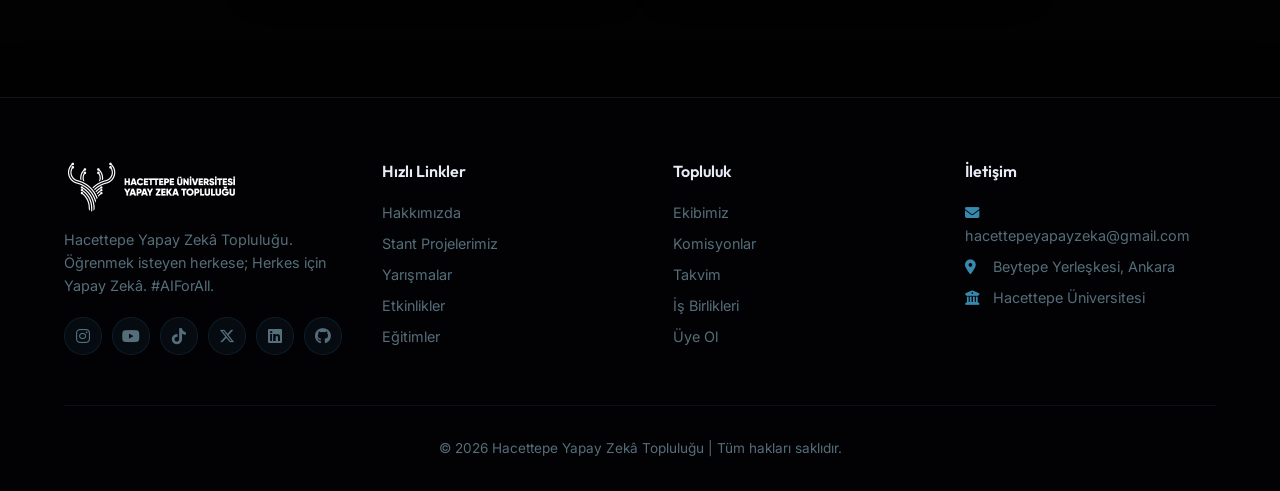
==== commit f4f068f6: "UI styling updates: card heights, dynamic widths, uniform images" ====
--- a/Frontend/index.html
+++ b/Frontend/index.html
@@ -807,4 +807,4 @@
 
 </body>
 
-</html>
+</html>
--- a/Frontend/css/style.css
+++ b/Frontend/css/style.css
@@ -1922,13 +1922,13 @@
     gap: 24px;
   }
 
-  
-
-  
-
-  
-
-  
+
+
+
+
+
+
+
 }
 
 /* Tablet (576–768px) */
@@ -1974,9 +1974,9 @@
     gap: 12px;
   }
 
-  
-
-  
+
+
+
 
   .section-title {
     font-size: 1.5rem;
@@ -2090,9 +2090,9 @@
     gap: 8px;
   }
 
-  
-
-  
+
+
+
 
   .card-grid {
     grid-template-columns: 1fr;
@@ -2132,7 +2132,7 @@
     gap: 32px;
   }
 
-  
+
 
   .stat-number {
     font-size: 2.5rem;
@@ -2160,11 +2160,11 @@
     font-size: 1.25rem;
   }
 
-  
-
-  
-
-  
+
+
+
+
+
 
   .marquee {
     --marquee-gap: 20px;
@@ -3321,10 +3321,12 @@
 }
 
 .partners-note {
-  text-align: center;
-  margin-top: 40px;
+  text-align: center !important;
+  margin: 10px auto 0 auto;
   font-size: 0.9rem;
   color: var(--text-muted);
+  width: 100%;
+  display: block;
 }
 
 .partners-note a {
@@ -3336,24 +3338,28 @@
 /* --- Kart tabanlı marquee'ler (duyurular / yarışmalar) --- */
 .marquee-full {
   --marquee-gap: 30px;
-  padding: 20px 0;
+  padding: 5px 0;
 }
 
 /* Afişler kendi oranını koruduğu için kart yükseklikleri farklı olabilir;
    dikey ortalama sıranın düzenli görünmesini sağlar. */
 .marquee-full .marquee-track {
-  align-items: center;
+  align-items: stretch;
 }
 
 /* --- Duyuru Kartı Ana Yapısı --- */
 .upcoming-card {
-  width: min(380px, 82vw);
+  width: max-content;
+  max-width: min(450px, 85vw);
+  height: 100%;
   flex-shrink: 0;
   position: relative;
-  background: var(--bg-card); /* Lacivert arkaplan */
+  background: var(--bg-card);
+  /* Lacivert arkaplan */
   border: 1px solid var(--border-color);
   border-radius: var(--radius-lg);
-  padding: 0; /* Padding'i sıfırladık, resim tam otursun */
+  padding: 0;
+  /* Padding'i sıfırladık, resim tam otursun */
   transition: all var(--transition-base);
   overflow: hidden;
   display: flex;
@@ -3373,8 +3379,9 @@
    dikey, yatay görseller yatay görünür. Çok uzun afişler için üst sınır var. */
 .upcoming-image {
   width: 100%;
-  background: transparent;
-  border-bottom: 1px solid var(--border-color);
+  height: 295px;
+  background: white;
+  border-bottom: 0px solid var(--border-color);
   display: flex;
   align-items: center;
   justify-content: center;
@@ -3385,31 +3392,24 @@
 .upcoming-image img {
   display: block;
   width: 100%;
-  height: auto;
-  /* Yaygın afiş oranları (1:1, 4:5, 2:3) sınıra takılmadan tam görünür.
-     Yalnızca aşırı uzun görseller sınırlanır. */
-  max-height: min(600px, 70vh);
-  /* Afiş asla kırpılmaz. Sınıra dayanan görsellerde kalan boşluk kartın
-     kendi rengiyle dolar; siyah bant oluşmaz. */
-  object-fit: contain;
-  padding: 0;
-}
-
-/* Görsel yoksa ikonun oturacağı sabit yükseklikli alan */
+  height: 100%;
+  object-fit: cover;
+}
+
 .upcoming-image-placeholder {
   display: flex;
   align-items: center;
   justify-content: center;
   width: 100%;
-  height: 180px;
+  height: 100%;
   font-size: 3rem;
   color: var(--glow);
   background: linear-gradient(135deg, rgba(79, 195, 247, 0.08), rgba(124, 77, 255, 0.06));
 }
 
-/* Yarışma kartları duyuru kartlarıyla aynı görsel yapısını kullanır */
 .competition-card {
-  width: min(350px, 82vw);
+  width: max-content;
+  max-width: min(450px, 85vw);
 }
 
 /* Alt Kısım: İçerik Alanı */
@@ -3437,17 +3437,20 @@
 
 .upcoming-content h3 {
   font-family: var(--font-heading);
-  font-size: 1.3rem;
+  font-size: 1.8rem;
   font-weight: 700;
   margin-bottom: 12px;
-  color: var(--text-primary); /* AÇIK MODDA SİYAHA DÖNER */
+  color: var(--text-primary);
+  /* AÇIK MODDA SİYAHA DÖNER */
 }
 
 .upcoming-content p {
   font-size: 0.95rem;
-  color: var(--text-secondary);
-  line-height: 1.6;
-  margin-bottom: 20px;
+  color: var(--text-muted);
+  position: relative;
+  top: 15px;
+  line-height: 1.5;
+  margin-bottom: 15px;
 }
 
 .upcoming-meta {
@@ -3456,7 +3459,8 @@
   gap: 16px;
   font-size: 0.85rem;
   color: var(--text-muted);
-  margin-top: auto; /* Yazı kısa olsa bile tarihi en alta iter */
+  margin-top: auto;
+  /* Yazı kısa olsa bile tarihi en alta iter */
 }
 
 .upcoming-meta i {
@@ -3465,8 +3469,15 @@
 }
 
 @keyframes pulse-soft {
-  0%, 100% { transform: scale(1); }
-  50% { transform: scale(1.05); }
+
+  0%,
+  100% {
+    transform: scale(1);
+  }
+
+  50% {
+    transform: scale(1.05);
+  }
 }
 
 /* --- Footer extras (HTML aliases) --- */
@@ -3694,9 +3705,9 @@
 }
 
 @media (max-width: 768px) {
-  
-
-  
+
+
+
 
   .form-row {
     grid-template-columns: 1fr;
@@ -3768,7 +3779,7 @@
 
 /* Açık mod (past-hero) aktifken, header koyu kaldığı için yazıyı beyaza zorluyoruz */
 body.past-hero #nav-newsletter-btn {
-  color: #ffffffc4; 
+  color: #ffffffc4;
 }
 
 body.past-hero #nav-newsletter-btn:hover {
@@ -3777,21 +3788,22 @@
 
 /* --- Bülten Modalı Açık Tema (Light Theme) Renk Düzeltmesi --- */
 body.past-hero #newsletter-modal .modal-content {
-    /* Site beyaz temada olsa bile, bu kutunun içi lacivert olduğu için yazıları beyaz/açık griye sabitler */
-    --text-primary: #ffffff;
-    --text-secondary: #cbd5e1;
-    --text-muted: #94a3b8;
+  /* Site beyaz temada olsa bile, bu kutunun içi lacivert olduğu için yazıları beyaz/açık griye sabitler */
+  --text-primary: #ffffff;
+  --text-secondary: #cbd5e1;
+  --text-muted: #94a3b8;
 }
 
 body.past-hero #newsletter-modal .form-input {
-    color: #ffffff;
-    background: rgba(11, 24, 51, 0.5);
-    border: 1px solid rgba(79, 195, 247, 0.3);
+  color: #ffffff;
+  background: rgba(11, 24, 51, 0.5);
+  border: 1px solid rgba(79, 195, 247, 0.3);
 }
 
 body.past-hero #newsletter-modal .form-input::placeholder {
-    color: #94a3b8;
-}
+  color: #94a3b8;
+}
+
 /* ==========================================================================
    37. ADMIN DÜZENLEME / SIRALAMA KONTROLLERİ
    ========================================================================== */
@@ -4040,7 +4052,7 @@
   /* Mobilde araç çubuğu butonları kompakt kalır.
      Genel .btn-primary kuralı width:100% verdiği için burada sıfırlıyoruz;
      aksi halde her buton tam satır kaplayıp çubuğu gereksiz uzatıyor. */
-  .admin-toolbar-inner > button {
+  .admin-toolbar-inner>button {
     width: auto !important;
     margin-left: 0 !important;
     padding: 5px 10px !important;
@@ -4051,4 +4063,4 @@
   .side-menu-actions {
     padding: 14px 20px 4px;
   }
-}
+}
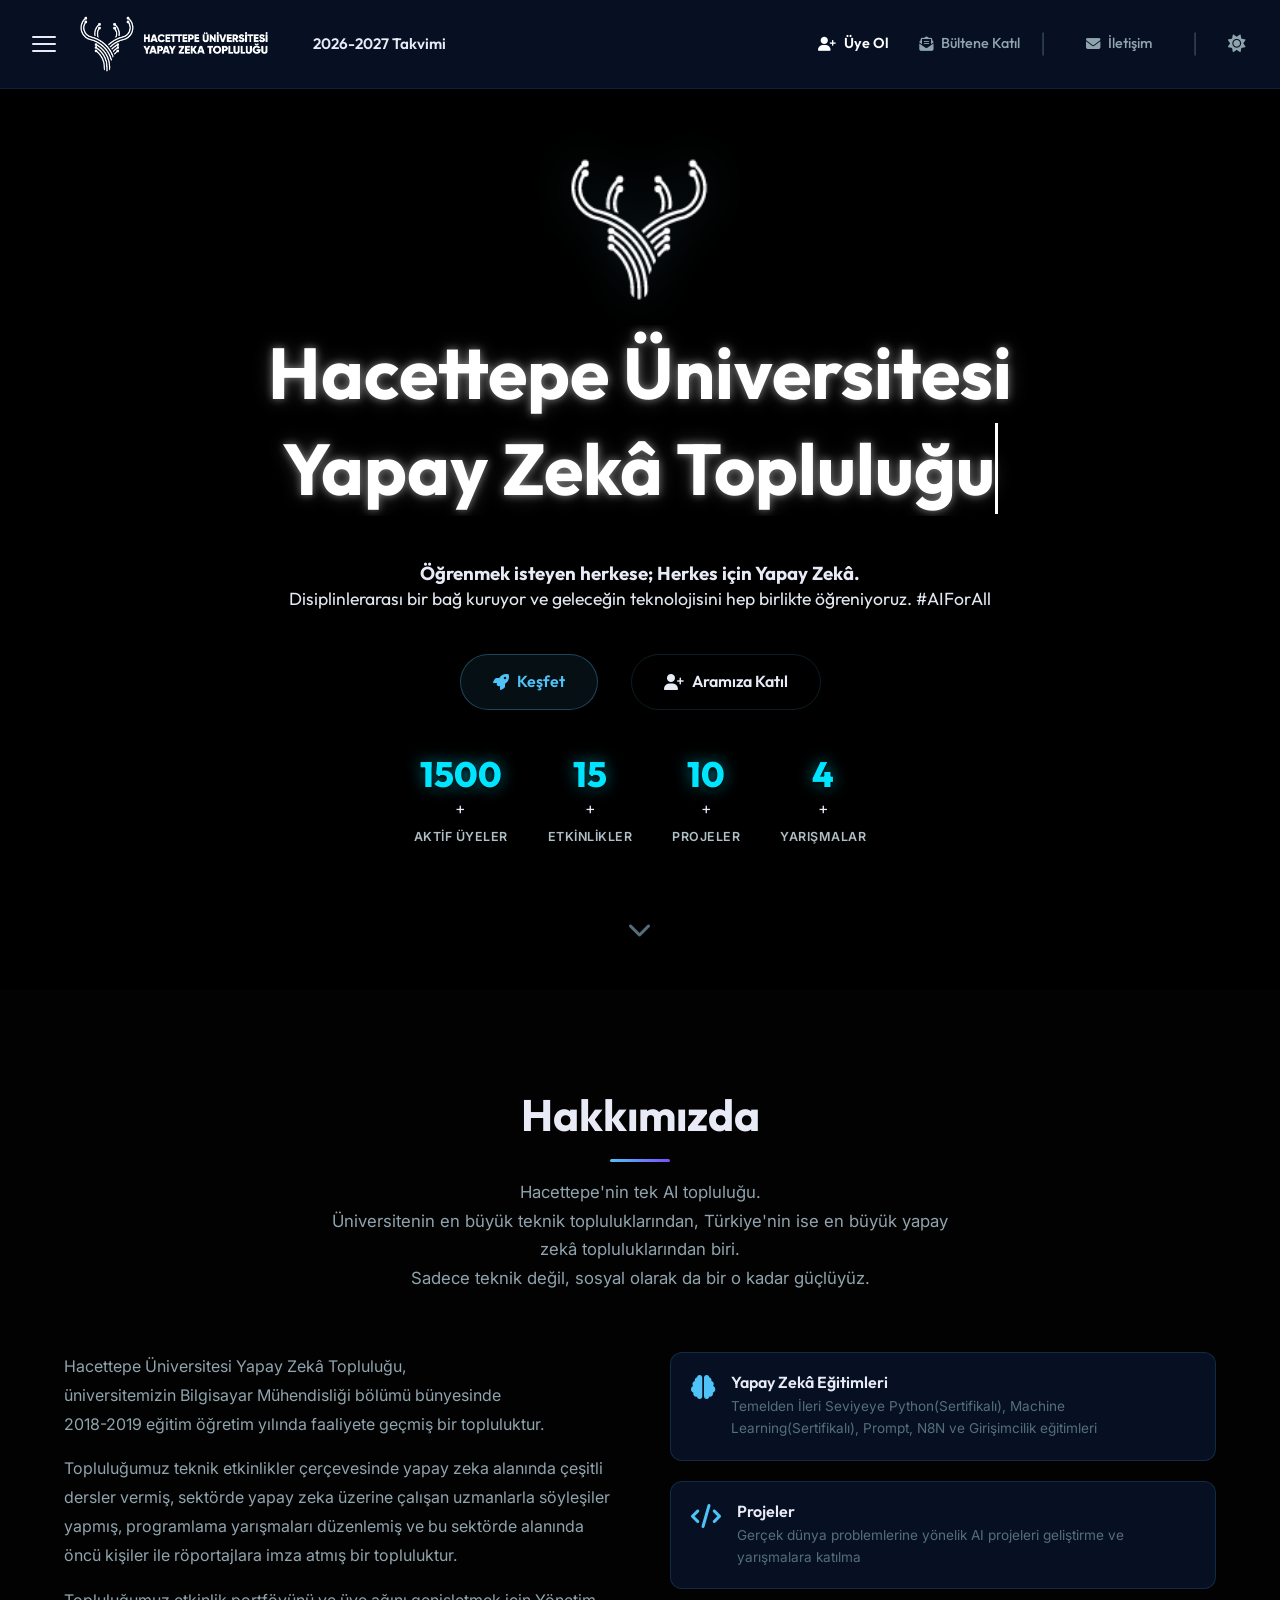
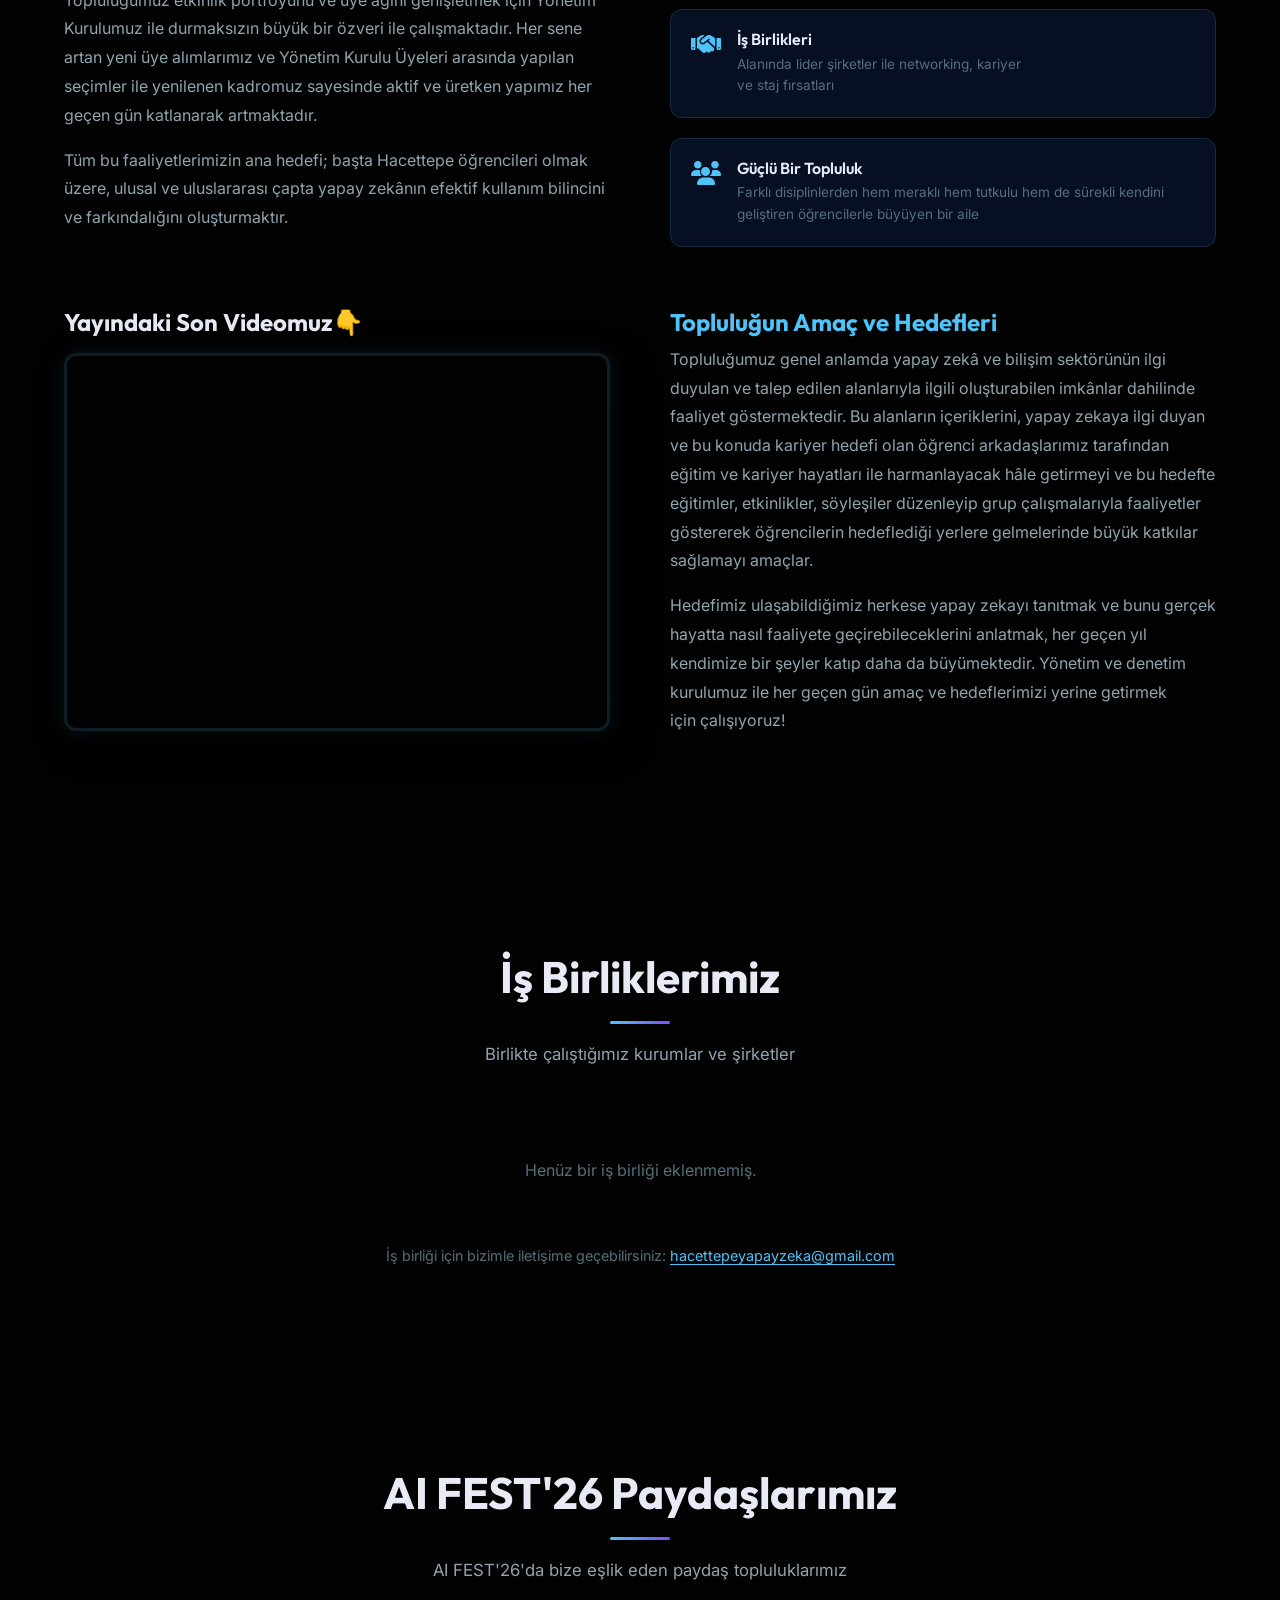
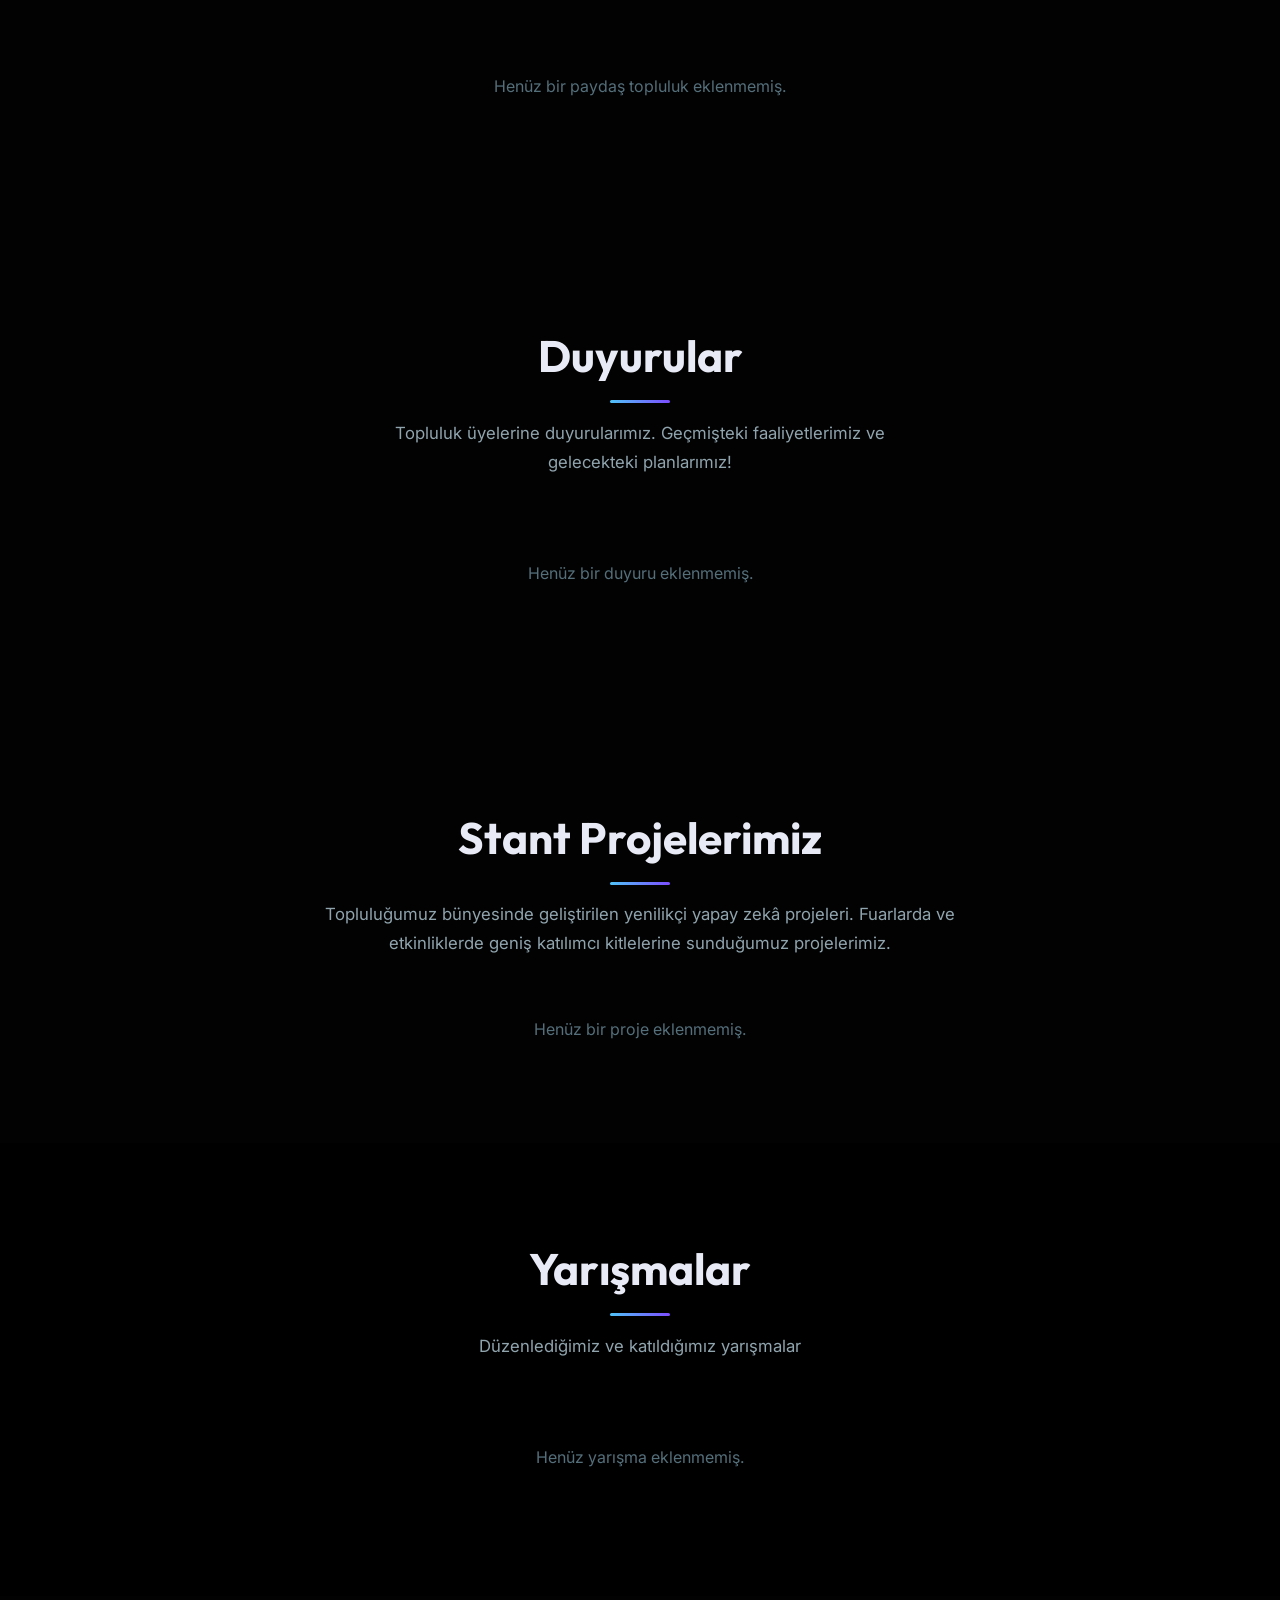
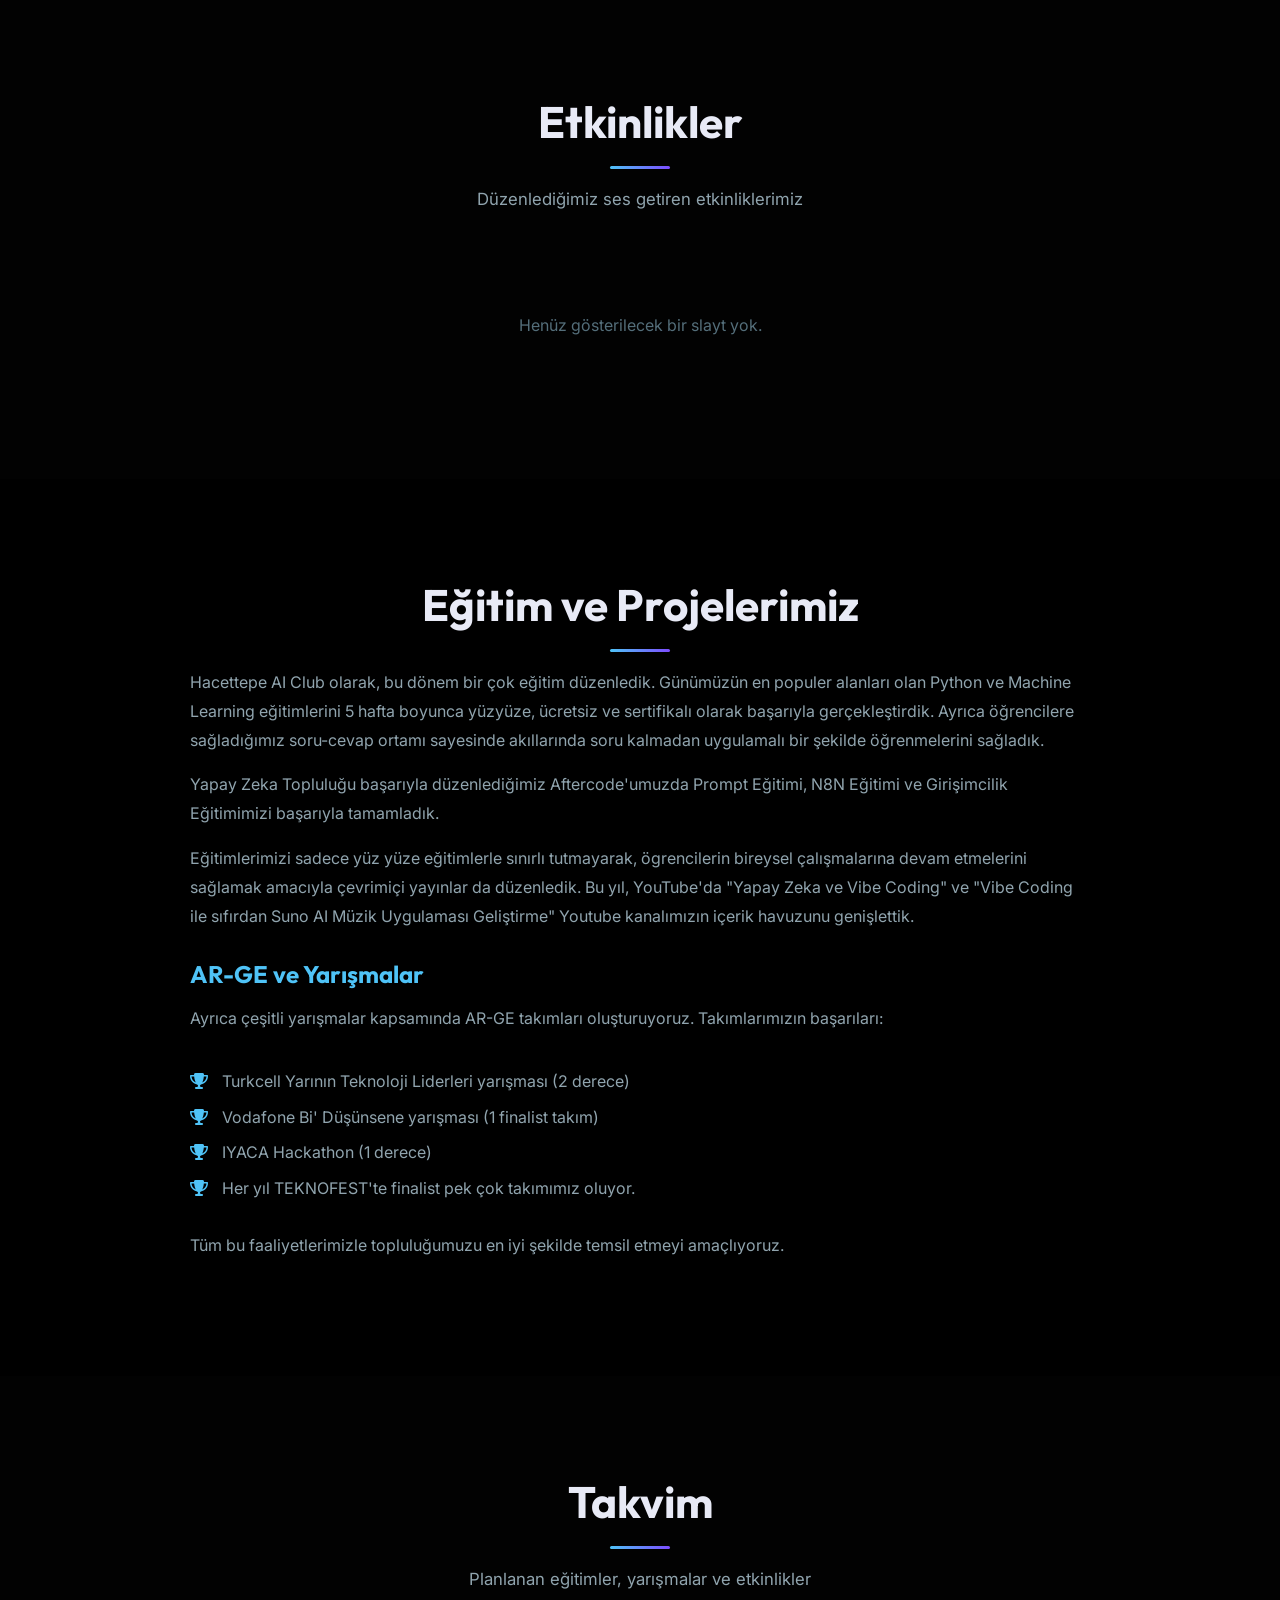
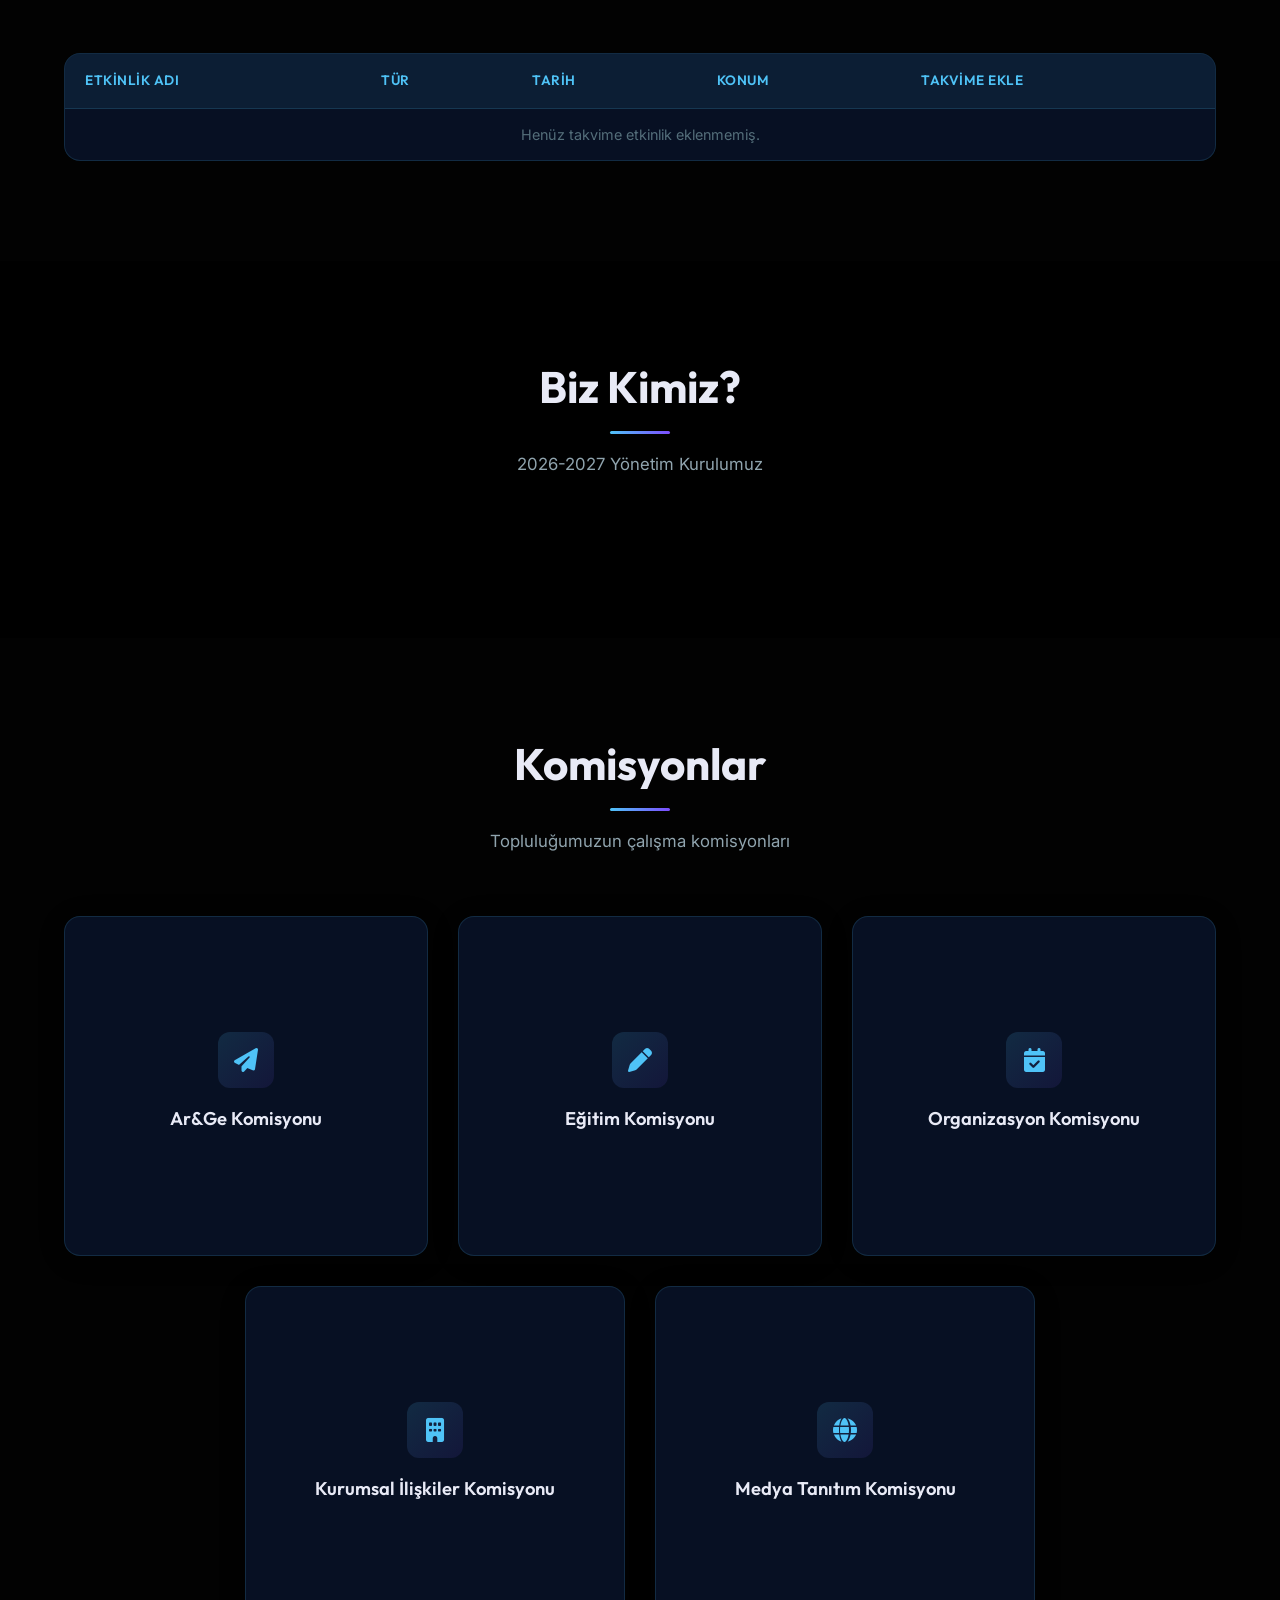
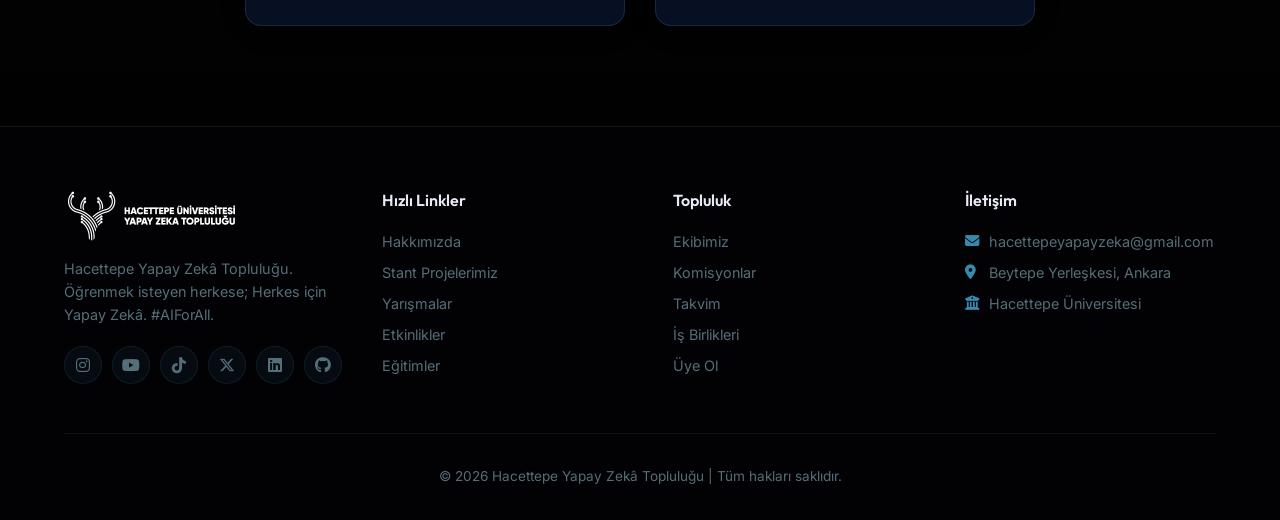
==== commit b5260441: "Update frontend styling and layout for mobile/desktop" ====
--- a/Frontend/index.html
+++ b/Frontend/index.html
@@ -53,16 +53,16 @@
             <!-- Right: Üye Ol + İletişim -->
             <div class="header-right">
                 <a href="https://topluluklar.hacettepe.edu.tr/topluluklar/yapay-zeka-toplulugu" target="_blank"
-                    rel="noopener" class="btn-member hide-on-mobile" id="btn-member">
+                    rel="noopener" class="btn-member" id="btn-member">
                     <i class="fa-solid fa-user-plus"></i> <span class="btn-text">Üye Ol</span>
                 </a>
 
-                <a href="#" class="nav-link btn-newsletter hide-on-mobile" id="nav-newsletter-btn">
+                <a href="#" class="nav-link btn-newsletter" id="nav-newsletter-btn">
                     <i class="fa-solid fa-envelope-open-text"></i> <span class="btn-text">Bültene Katıl</span>
                 </a>
 
-                <span class="header-separator">|</span>
-                <div id="contact-dropdown-wrapper" class="contact-dropdown-wrapper hide-on-mobile">
+                <span class="header-separator hide-on-mobile">|</span>
+                <div id="contact-dropdown-wrapper" class="contact-dropdown-wrapper">
                     <button class="btn-contact" id="btn-contact">
                         <i class="fa-solid fa-envelope"></i> <span class="btn-text">İletişim</span>
                     </button>
@@ -234,7 +234,7 @@
         <section id="hakkimizda" class="section">
             <div class="container">
                 <h2 class="section-title scroll-reveal">Hakkımızda</h2>
-                <p class="section-subtitle scroll-reveal">Hacettepe'nin tek AI topluluğu. Üniversitenin en büyük teknik topluluklarından, Türkiye'nin en büyük yapay zekâ topluluklarından biri. Sadece teknik değil, sosyal olarak da bir o kadar güçlüyüz.</p>
+                <p class="section-subtitle scroll-reveal">Hacettepe'nin tek AI topluluğu. <br> Üniversitenin en büyük teknik topluluklarından, Türkiye'nin ise en büyük yapay zekâ topluluklarından biri. <br> Sadece teknik değil, sosyal olarak da bir o kadar güçlüyüz.</p>
                 <div class="about-grid">
                     <!-- Row 1: Left Column (Intro Text) -->
                     <div class="about-text scroll-reveal">
--- a/Frontend/css/style.css
+++ b/Frontend/css/style.css
@@ -1985,6 +1985,17 @@
   .section-subtitle {
     font-size: 0.95rem;
     margin-bottom: 40px;
+    text-align: center;
+    font-weight: normal;
+    font-style: normal;
+    color: var(--text-muted);
+  }
+
+  #hakkimizda .section-subtitle {
+    text-align: left;
+    font-weight: 600;
+    font-style: italic;
+    color: var(--text-secondary);
   }
 
   .modal-content {
@@ -2061,11 +2072,52 @@
 
   /* Logo mobilde de rahat okunacak kadar büyük ve asla sıkıştırılmaz */
   #logo-img {
-    height: 46px;
-    width: auto;
-    max-width: none;
-    flex: 0 0 auto;
-    object-fit: contain;
+    height: 35px !important;
+    width: auto !important;
+    max-width: none !important;
+    flex: 0 0 auto !important;
+    object-fit: contain !important;
+  }
+
+  #hamburger-btn {
+    width: 24px;
+    height: 24px;
+  }
+
+  #hamburger-btn span {
+    width: 15px;
+    height: 1.5px;
+  }
+
+  #hamburger-btn span::before,
+  #hamburger-btn span::after {
+    height: 1.5px;
+  }
+
+  #hamburger-btn span::before {
+    top: -5px;
+  }
+
+  #hamburger-btn span::after {
+    top: 5px;
+  }
+
+  .btn-theme-toggle,
+  .header-right .btn-member,
+  .header-right .nav-link,
+  .header-right .btn-contact {
+    width: 24px !important;
+    height: 24px !important;
+    padding: 0 !important;
+    display: flex !important;
+    align-items: center !important;
+    justify-content: center !important;
+    font-size: 0.7rem !important;
+    border-radius: 6px !important;
+  }
+
+  .header-right .btn-text {
+    display: none;
   }
 
   #side-menu {
@@ -2073,7 +2125,7 @@
   }
 
   #hero {
-    padding: 80px 16px 48px;
+    padding: 40px 16px 70px;
     min-height: auto;
   }
 
@@ -2124,7 +2176,16 @@
 
   .event-card,
   .competition-card {
-    padding: 24px;
+    background-color: black;
+    
+  }
+
+  .competition-card img {
+    object-fit: contain !important;
+  }
+
+  .competition-card .upcoming-image {
+    background-color: black !important;
   }
 
   .footer-grid {
@@ -3491,6 +3552,9 @@
 
 .footer-col ul li {
   margin-bottom: 8px;
+  display: flex;
+  align-items: flex-start;
+  word-break: break-word;
 }
 
 .footer-col ul li a,
@@ -3510,6 +3574,8 @@
   color: var(--glow);
   opacity: 0.7;
   width: 16px;
+  flex-shrink: 0;
+  margin-top: 4px; /* Adjust vertical alignment if necessary due to flex-start */
 }
 
 .footer-about .footer-logo {
@@ -3729,8 +3795,15 @@
 }
 
 @media (max-width: 576px) {
+  #hero {
+    padding-bottom: 70px;
+  }
+
   .hero-stats {
-    gap: 16px;
+    display: grid;
+    grid-template-columns: repeat(2, 1fr);
+    gap: 20px 10px;
+    margin-top: 30px;
   }
 
   .hero-stats .stat-number {
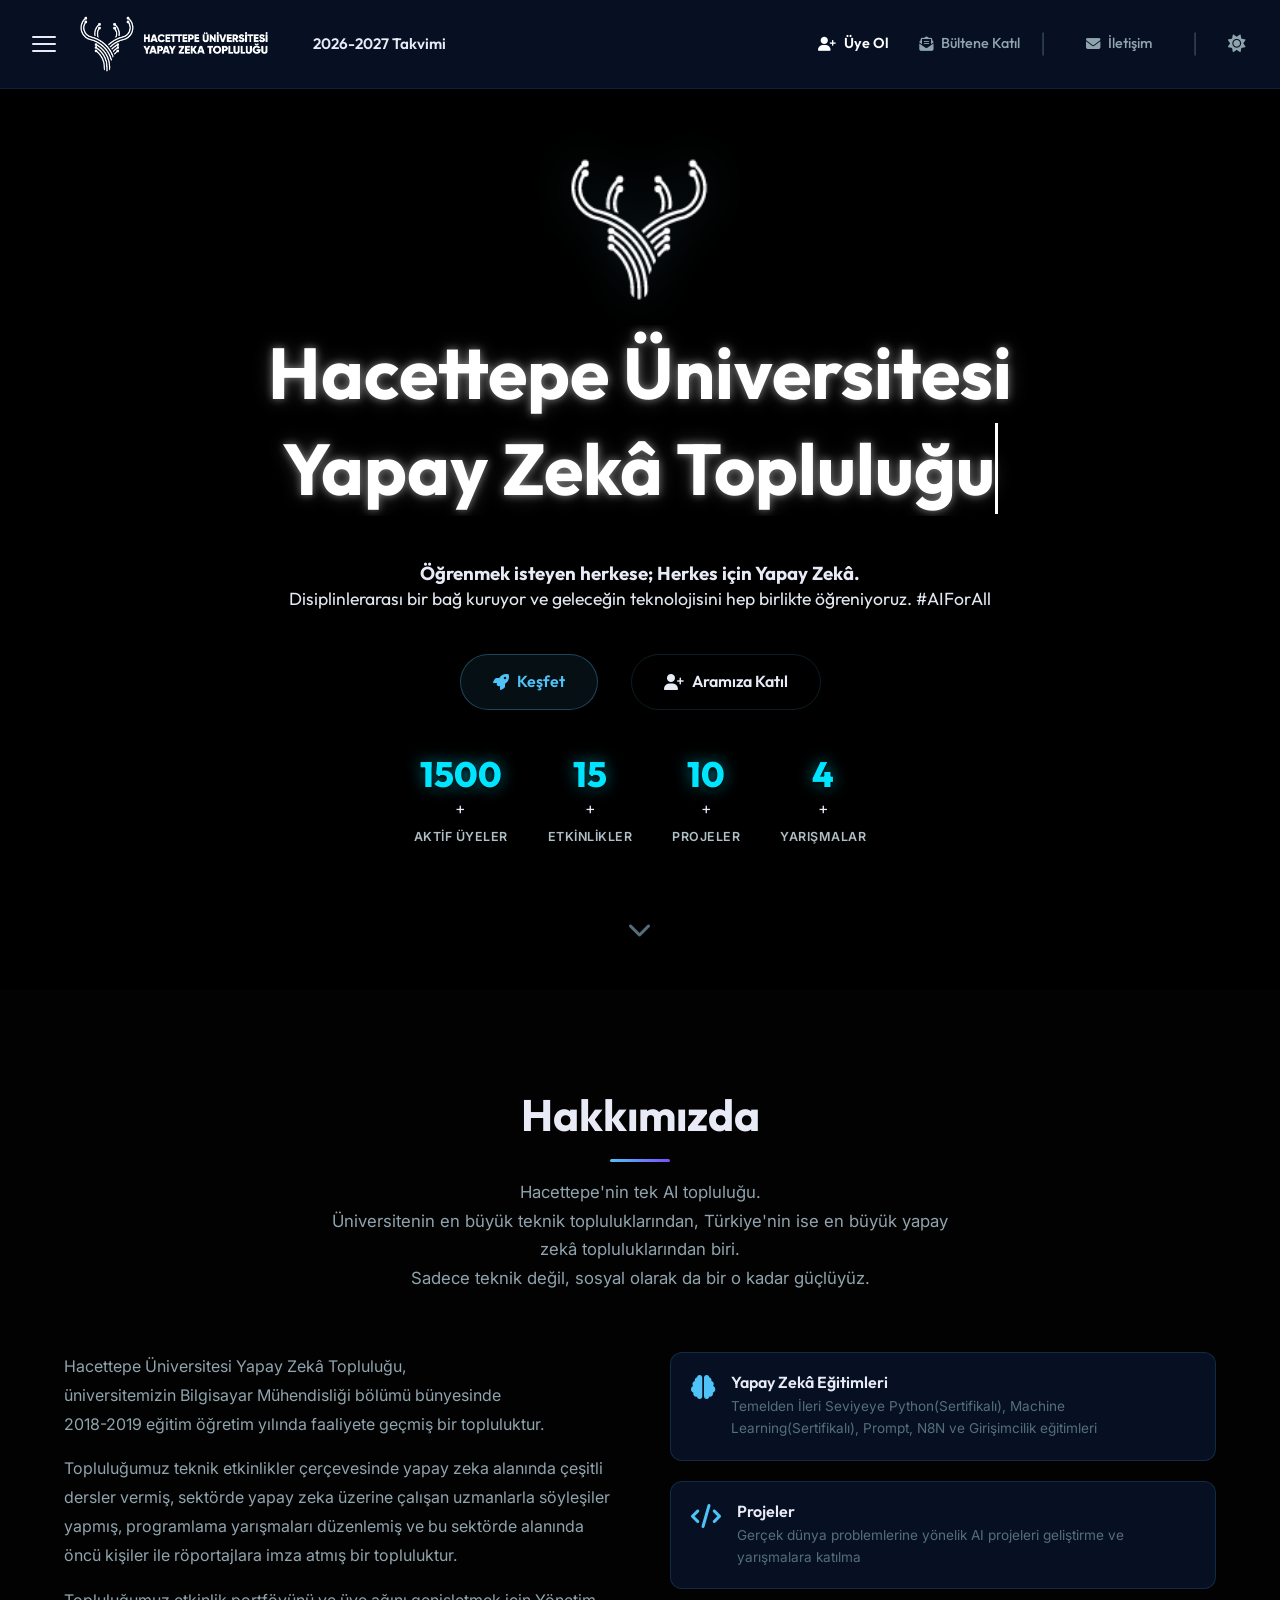
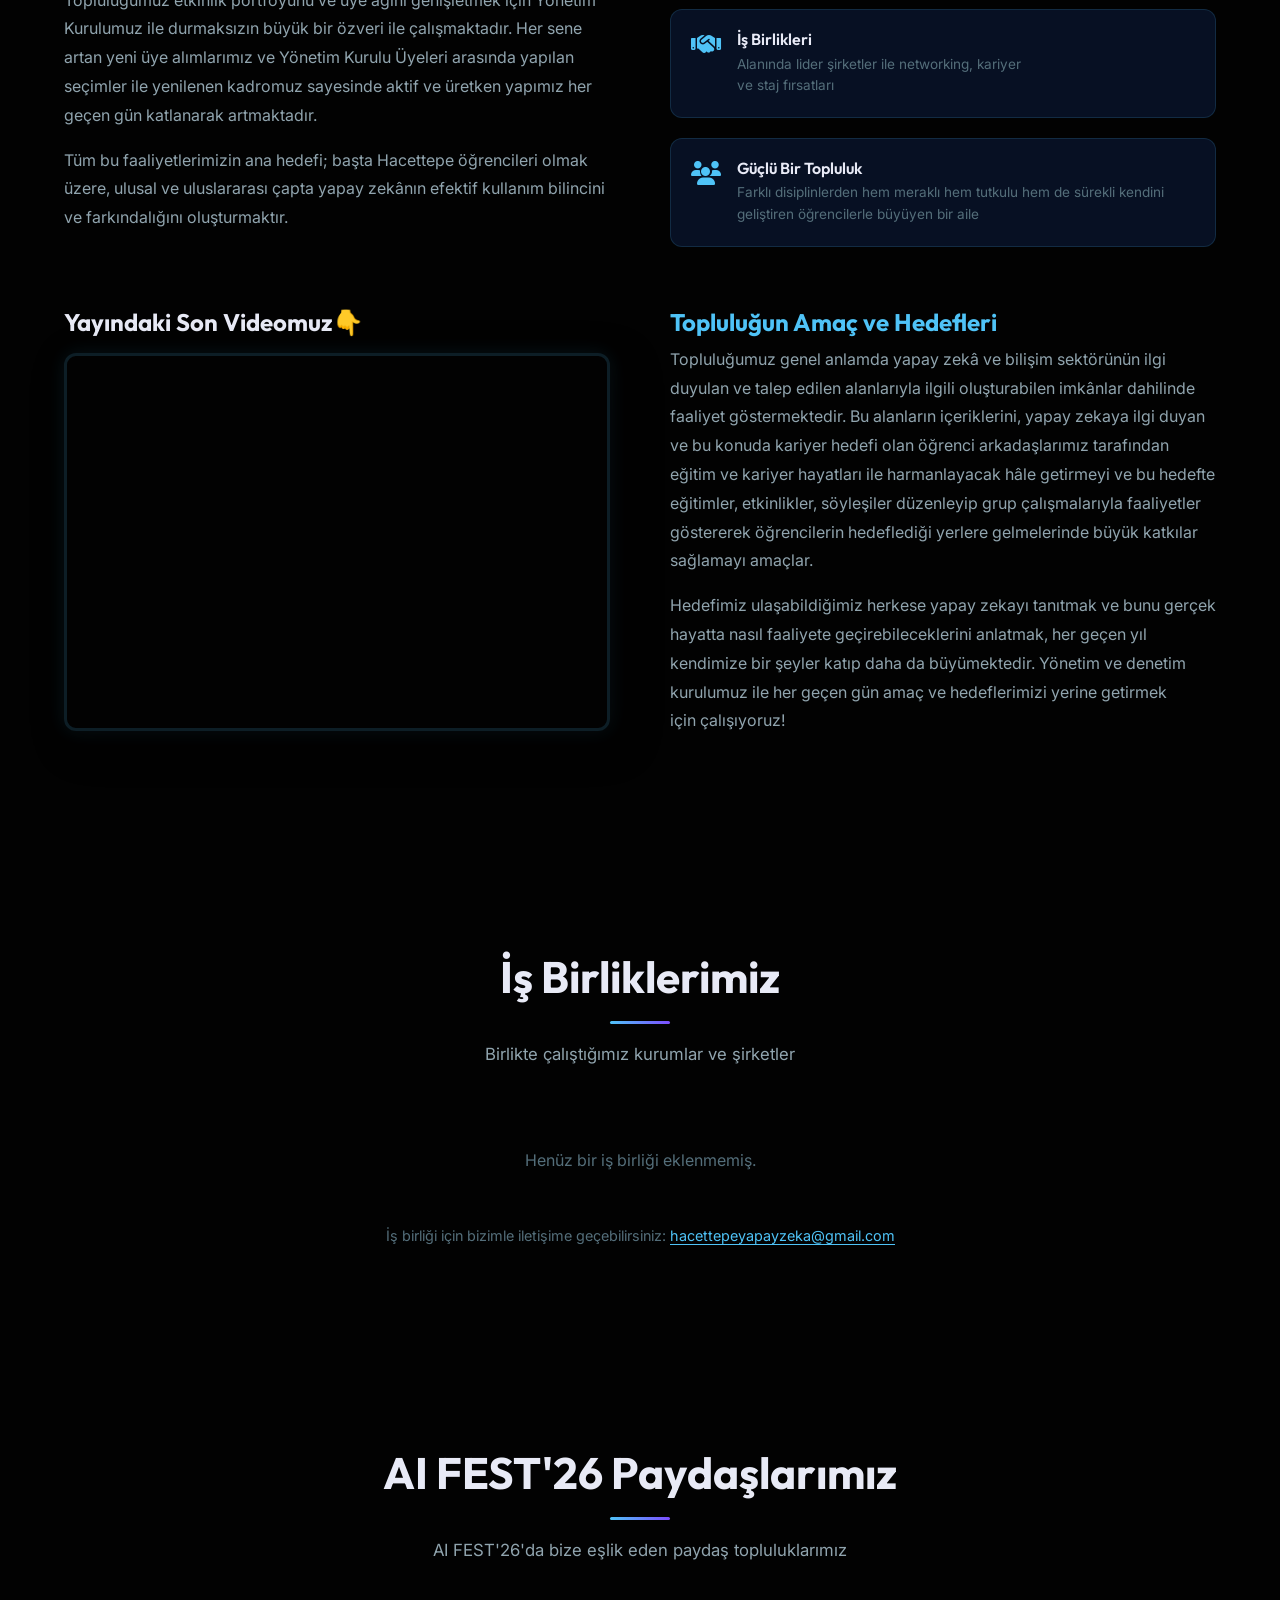
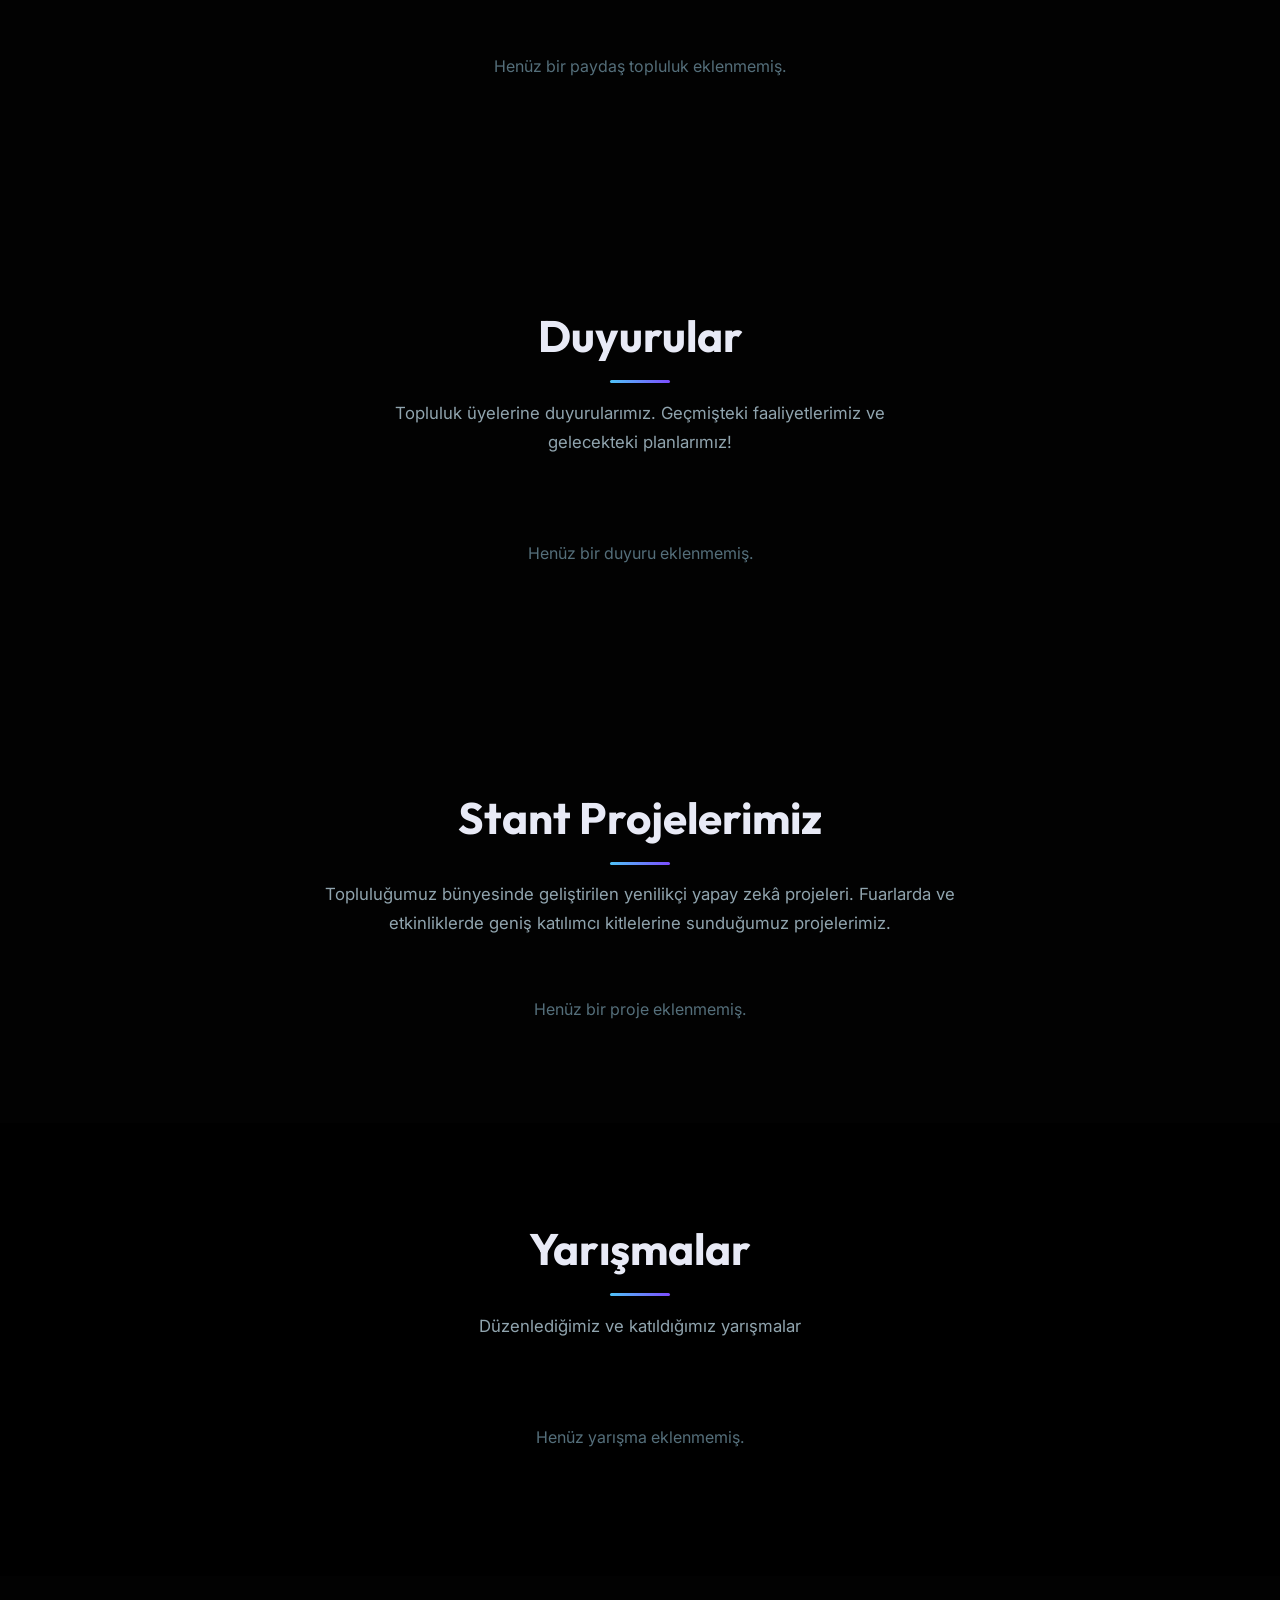
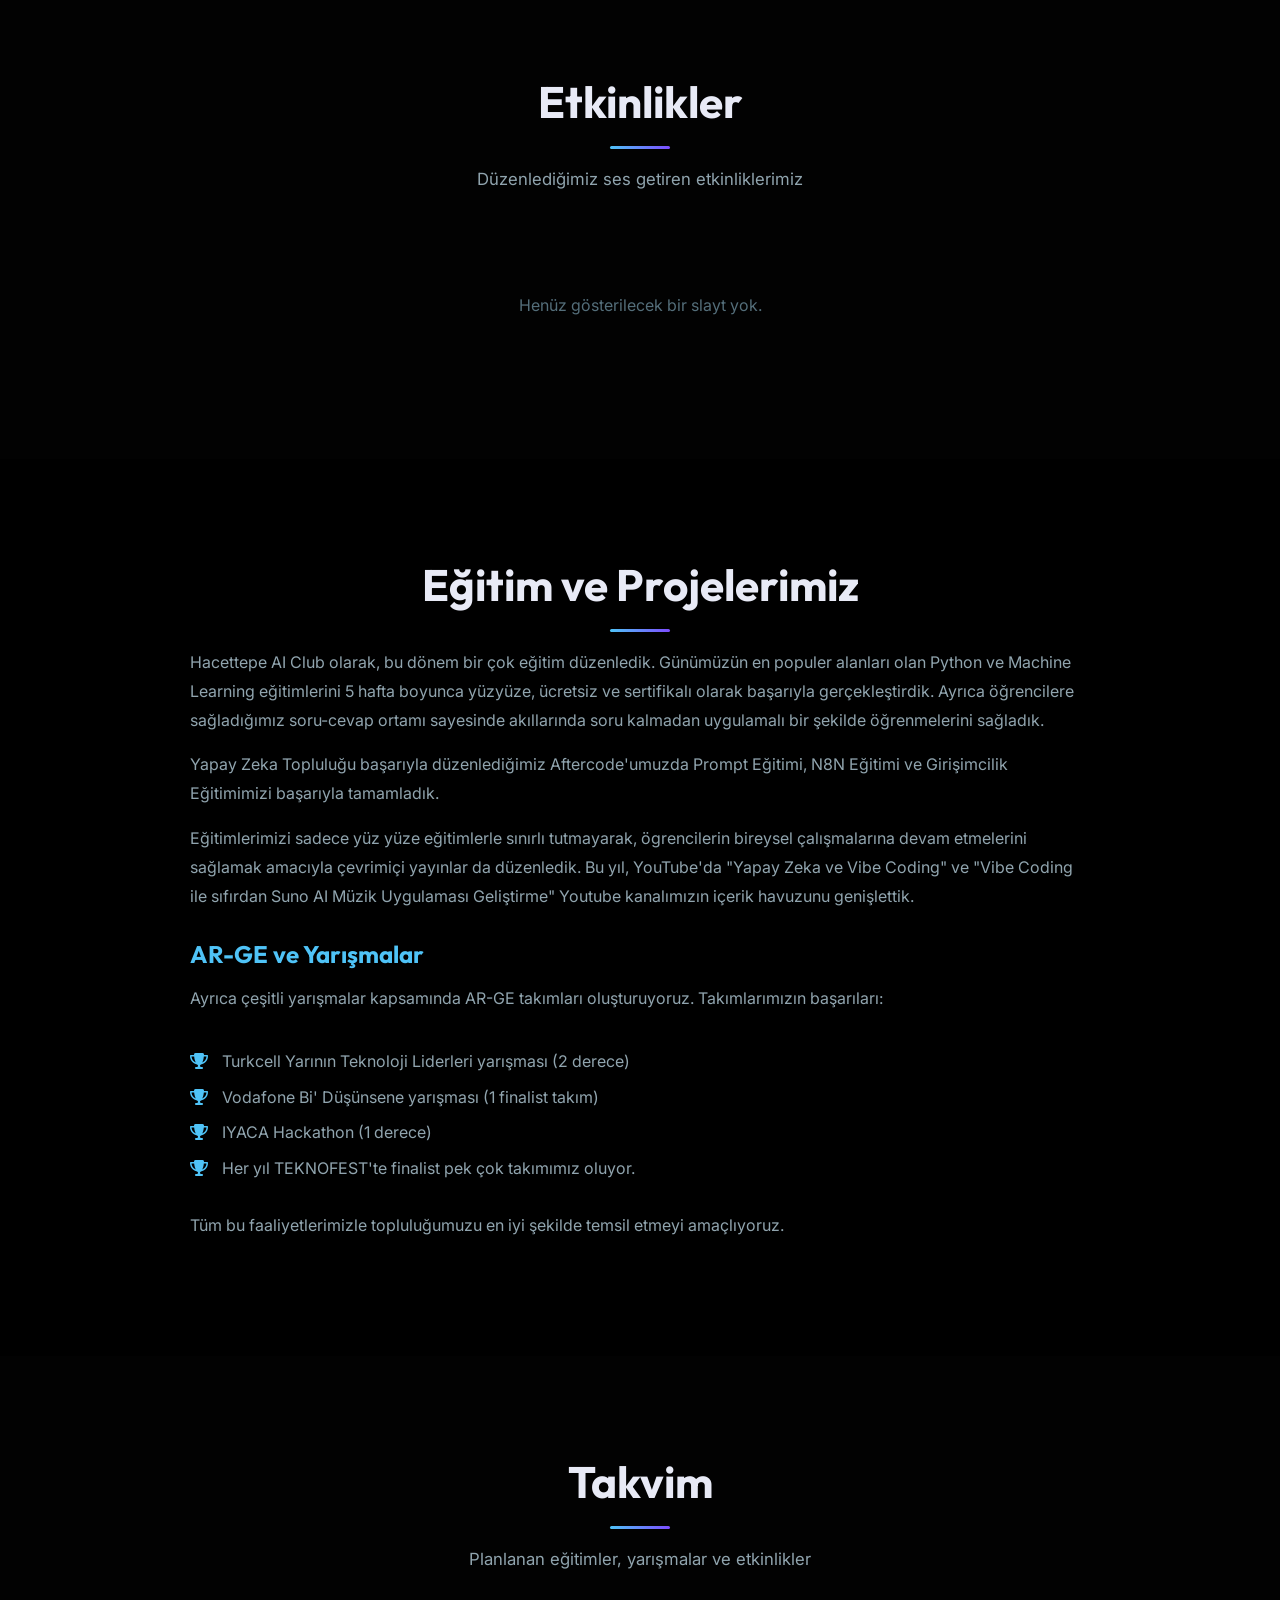
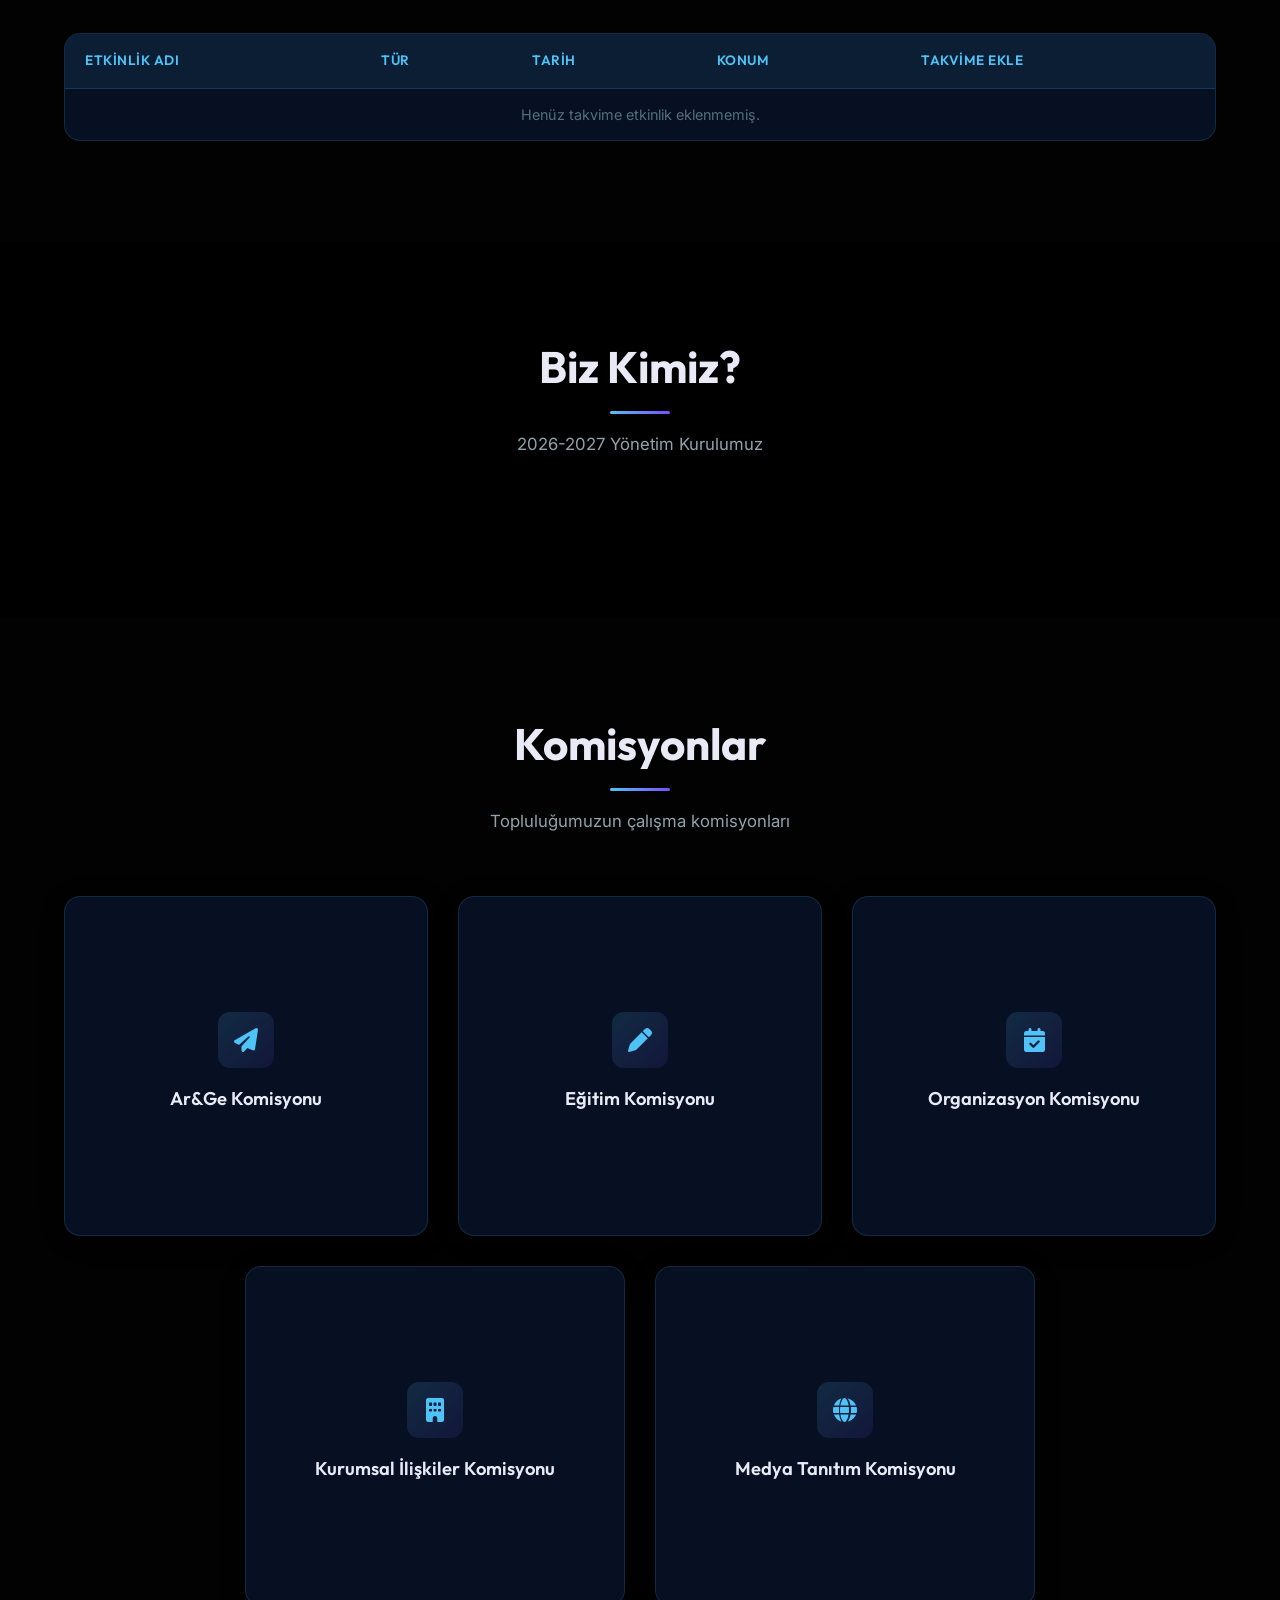
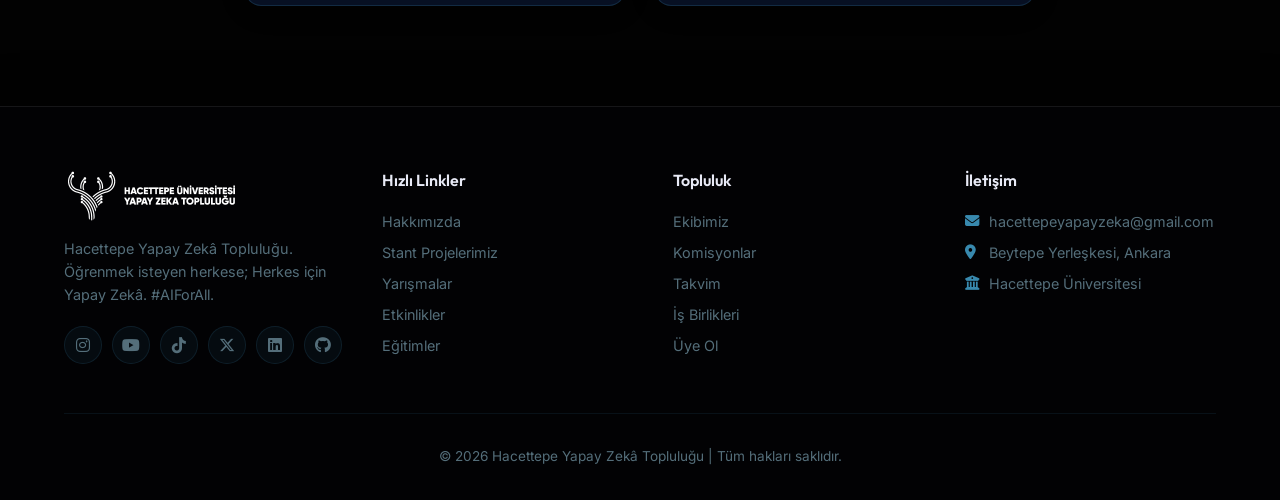
==== commit f15af4ed: "Add sponsor categories and update sponsor rendering logic" ====
--- a/Frontend/index.html
+++ b/Frontend/index.html
@@ -331,15 +331,18 @@
                 <h2 class="section-title scroll-reveal">İş Birliklerimiz</h2>
                 <p class="section-subtitle scroll-reveal">Birlikte çalıştığımız kurumlar ve şirketler</p>
 
-                <div class="marquee scroll-reveal" data-marquee data-marquee-speed="45">
-                    <!-- JS ile API'den gelen iş birlikleri buraya basılır -->
-                    <div class="marquee-track" id="sponsors-dynamic-track"></div>
-                </div>
-
-                <!-- Admin: İş Birliği Ekle Butonu -->
-                <div class="admin-only" style="text-align: center; margin-top: 30px;">
+                <!-- JS ile API'den gelen sponsorlar, türlerine (kategorilerine) göre
+                     gruplanmış kartlar hâlinde buraya basılır. Kaydırmalı şerit
+                     değil; sabit, kategorilere ayrılmış bir düzen kullanılır. -->
+                <div class="sponsor-groups scroll-reveal" id="sponsor-groups"></div>
+
+                <!-- Admin: İş Birliği / Kategori Ekle Butonları -->
+                <div class="admin-only" style="text-align: center; margin-top: 30px; display: flex; gap: 14px; justify-content: center; flex-wrap: wrap;">
                     <button id="admin-add-sponsor-btn" class="btn-primary">
                         <i class="fa-solid fa-plus"></i> İş Birliği Ekle
+                    </button>
+                    <button id="admin-add-sponsor-category-btn" class="btn-secondary">
+                        <i class="fa-solid fa-layer-group"></i> Sponsor Türü / Kategorisi Ekle
                     </button>
                 </div>
 
--- a/Frontend/css/style.css
+++ b/Frontend/css/style.css
@@ -1170,6 +1170,162 @@
   font-weight: 600;
   letter-spacing: 0.3px;
   line-height: 1.3;
+  white-space: normal;
+}
+
+/* --------------------------------------------------------------------------
+   22b. SPONSOR GRUPLARI (Tür/Kategoriye göre sabit, kaymayan düzen)
+   --------------------------------------------------------------------------
+   İş Birliklerimiz artık kayan bir şerit değil; her sponsor türü/kategorisi
+   kendi başlığıyla alt alta dizilir, o kategorideki şirketler ise sabit bir
+   kart ızgarasında yan yana gösterilir. Kategoriler ve kart içindeki
+   şirketler admin panelinden bağımsız olarak yukarı/aşağı taşınabilir.
+   -------------------------------------------------------------------------- */
+.sponsor-groups {
+  display: flex;
+  flex-direction: column;
+  gap: 48px;
+  margin-top: 20px;
+}
+
+.sponsor-category-header {
+  display: flex;
+  align-items: center;
+  justify-content: center;
+  gap: 16px;
+  margin-bottom: 24px;
+  padding-bottom: 12px;
+  border-bottom: 1px solid var(--border-color);
+}
+
+.sponsor-category-header h3 {
+  color: var(--glow);
+  font-size: 1.15rem;
+  font-weight: 700;
+  letter-spacing: 0.3px;
+  margin: 0;
+}
+
+/* Yalnızca gerçek bir kategoriye (admin) kontrolleri eklendiğinde başlık
+   sola, kontroller sağa yaslanır; "Diğer" grubunda başlık ortalı kalır. */
+.sponsor-category-header.has-controls {
+  justify-content: space-between;
+}
+
+/* Grid değil flex: kartlar kendi genişliklerince yer kaplar, sıraya göre
+   üste alta akar (satır dolunca alt satıra sarar) ve az sayıda kart varken
+   de satır ortalanır (sabit eş-genişlikli kolonlarda olduğu gibi sola
+   yapışık kalmaz). */
+.sponsor-grid {
+  display: flex;
+  flex-wrap: wrap;
+  justify-content: center;
+  align-items: stretch;
+  gap: 24px;
+}
+
+.sponsor-grid-empty {
+  width: 100%;
+  text-align: center;
+  color: var(--text-muted);
+  font-size: 0.9rem;
+  padding: 12px;
+}
+
+.sponsor-card {
+  position: relative;
+  display: flex;
+  flex-direction: column;
+  align-items: center;
+  justify-content: flex-start;
+  gap: 10px;
+  text-align: center;
+  padding: 24px 18px;
+  background: var(--glass-bg);
+  backdrop-filter: blur(20px);
+  -webkit-backdrop-filter: blur(20px);
+  border: 1px solid var(--border-color);
+  border-radius: var(--radius-lg);
+  transition: transform var(--transition-base),
+    box-shadow var(--transition-base),
+    border-color var(--transition-base);
+  /* Kart, içindeki logonun doğal genişliğine göre büyüyüp küçülür; dar
+     logolarda sıkışmasın, geniş (bant tipi) logolarda da aşırı büyümesin. */
+  flex: 0 1 auto;
+  min-width: 160px;
+  max-width: 320px;
+}
+
+.sponsor-card .partner-logo-box {
+  /* Kartın tam genişliği: img'in max-width:%100 kuralı buna göre hesaplanır,
+     böylece geniş logo kartın kenarını asla aşamaz (bkz. aşağıdaki kural). */
+  width: 100%;
+}
+
+/* Genel .partner-logo-box img kuralı genişliği 240px ile sınırlar (kayan
+   şeritteki paydaş logoları için). Sponsor kartlarında bu çok dar kalabildiği
+   için burada serbest bırakılır: yükseklik yine sabit, genişlik kartın kendi
+   genişliğine kadar (bkz. yukarıdaki kural) serbesttir. */
+.sponsor-card .partner-logo-box img {
+  max-width: 100%;
+}
+
+.sponsor-card:hover {
+  transform: translateY(-4px);
+  box-shadow: var(--shadow-card-hover);
+  border-color: rgba(79, 195, 247, 0.3);
+}
+
+.sponsor-card a {
+  display: flex;
+  flex-direction: column;
+  align-items: center;
+  gap: 10px;
+  text-decoration: none;
+  width: 100%;
+}
+
+.sponsor-level-badge {
+  display: inline-block;
+  font-size: 0.72rem;
+  font-weight: 700;
+  letter-spacing: 0.4px;
+  text-transform: uppercase;
+  padding: 3px 12px;
+  border-radius: var(--radius-full);
+  color: #1a1a1a;
+  background: rgba(79, 195, 247, 0.18);
+}
+
+.sponsor-level--gold {
+  background: linear-gradient(120deg, #f6d365, #d4af37);
+  color: #3a2c00;
+}
+
+.sponsor-level--platinum {
+  background: linear-gradient(120deg, #e0e5ec, #a9b4c4);
+  color: #262b33;
+}
+
+.sponsor-level--silver {
+  background: linear-gradient(120deg, #d7d7d7, #b0b0b0);
+  color: #2b2b2b;
+}
+
+.sponsor-level--bronze {
+  background: linear-gradient(120deg, #d8a878, #a9673a);
+  color: #3a2213;
+}
+
+.sponsor-level--generic {
+  background: rgba(124, 77, 255, 0.2);
+  color: var(--glow-secondary);
+}
+
+.sponsor-caption {
+  color: var(--text-muted);
+  font-size: 0.82rem;
+  line-height: 1.4;
   white-space: normal;
 }
 
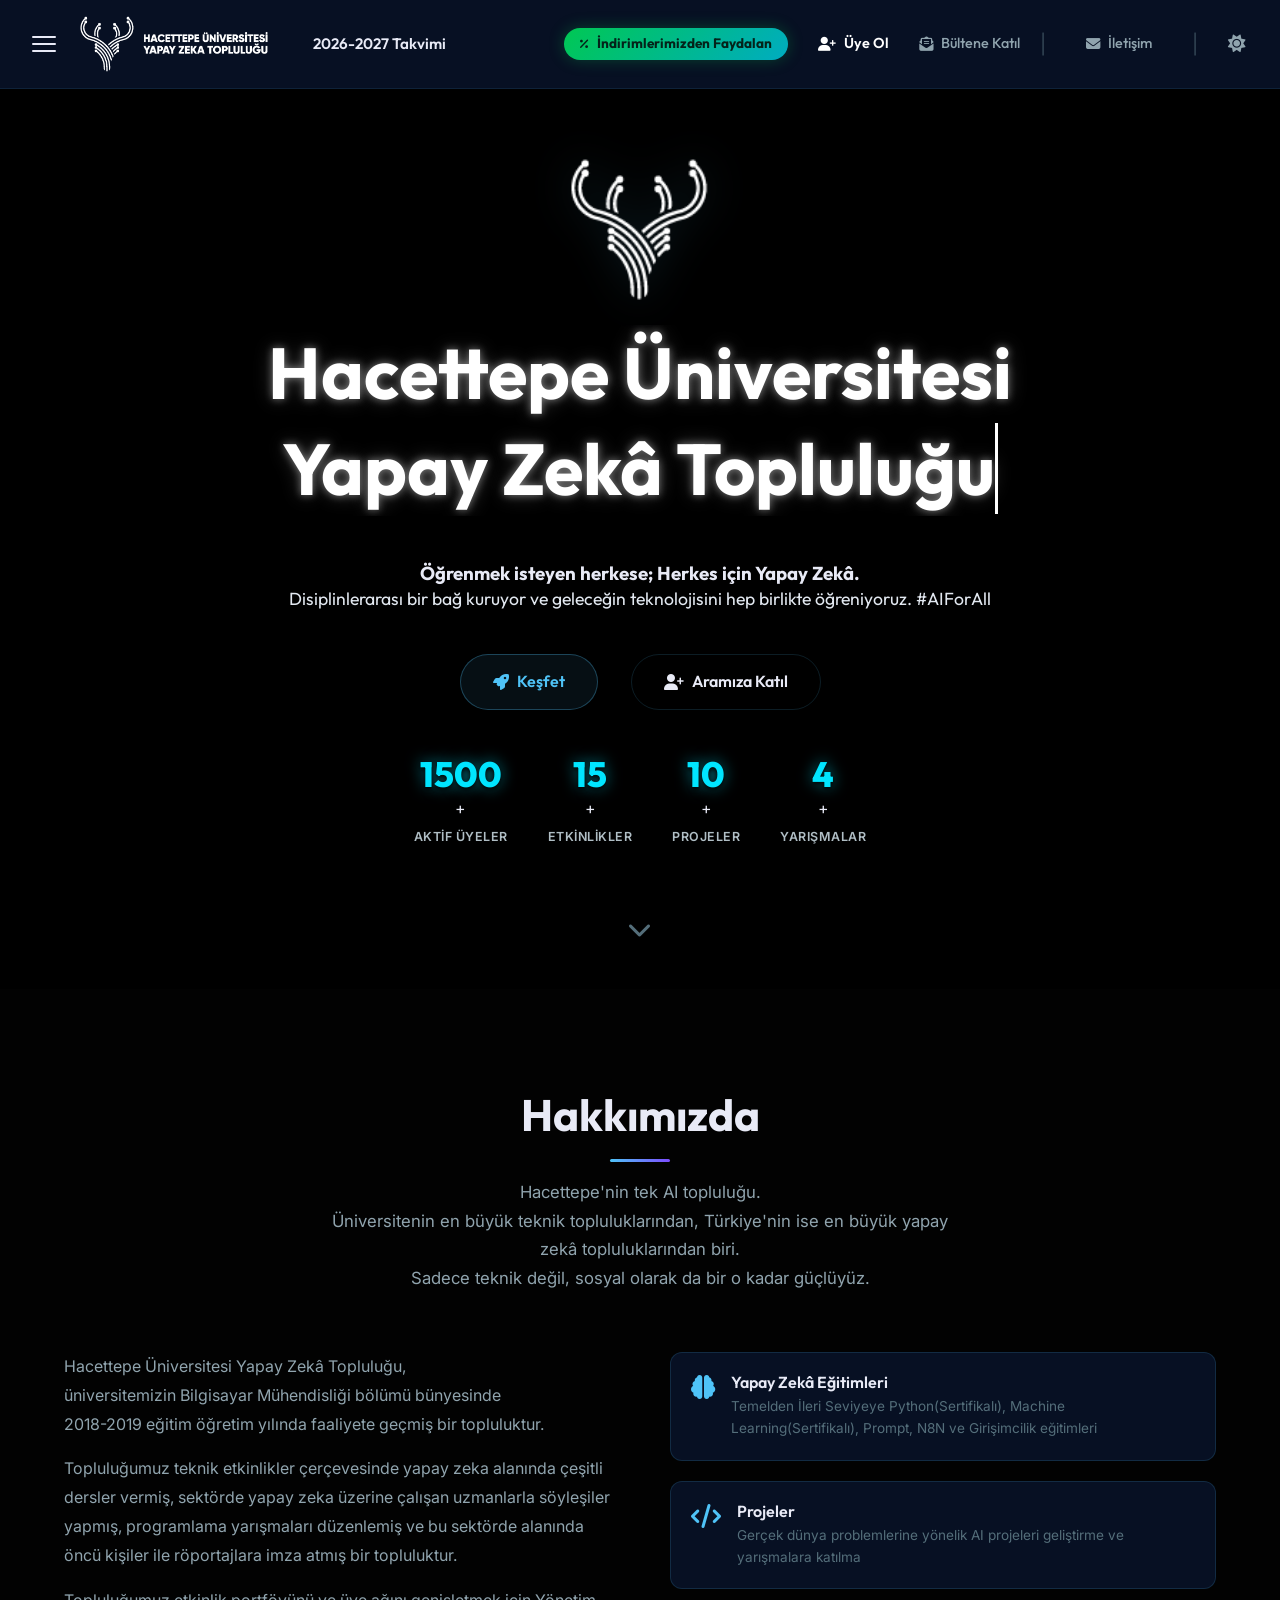
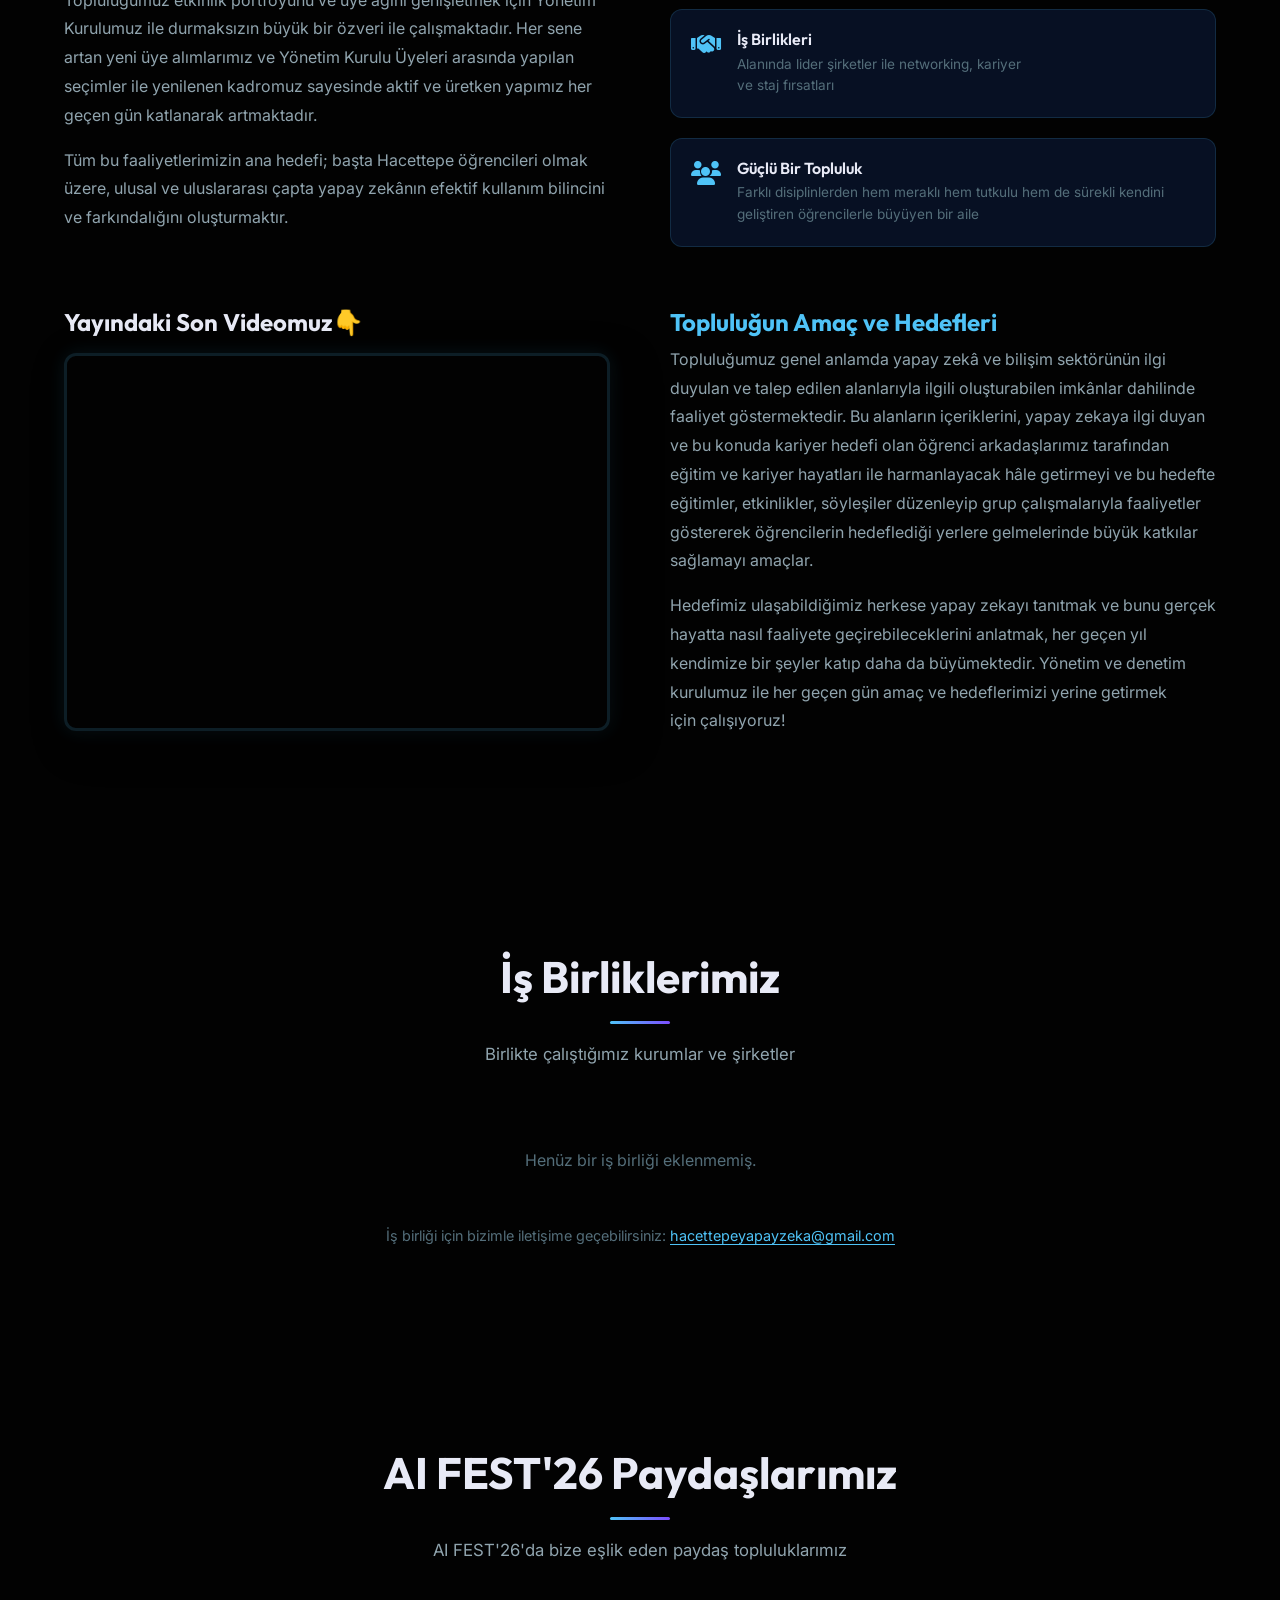
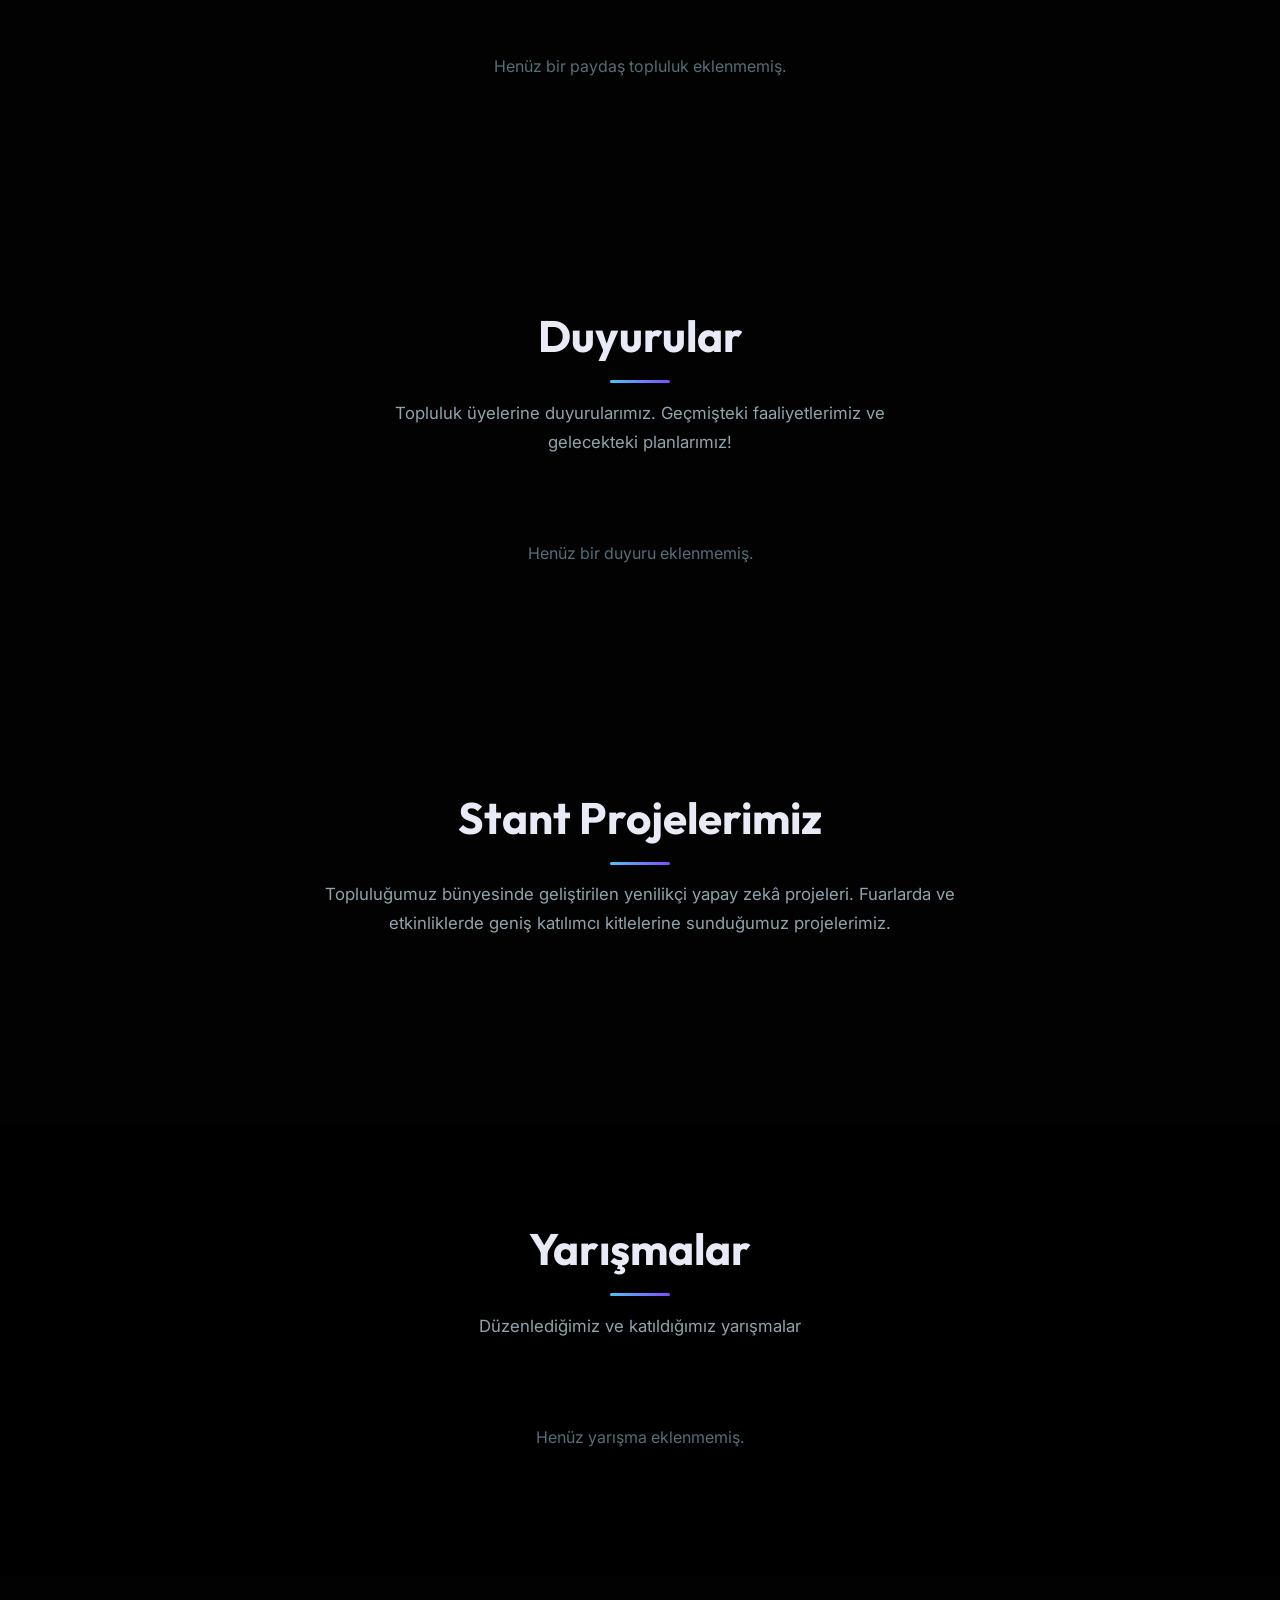
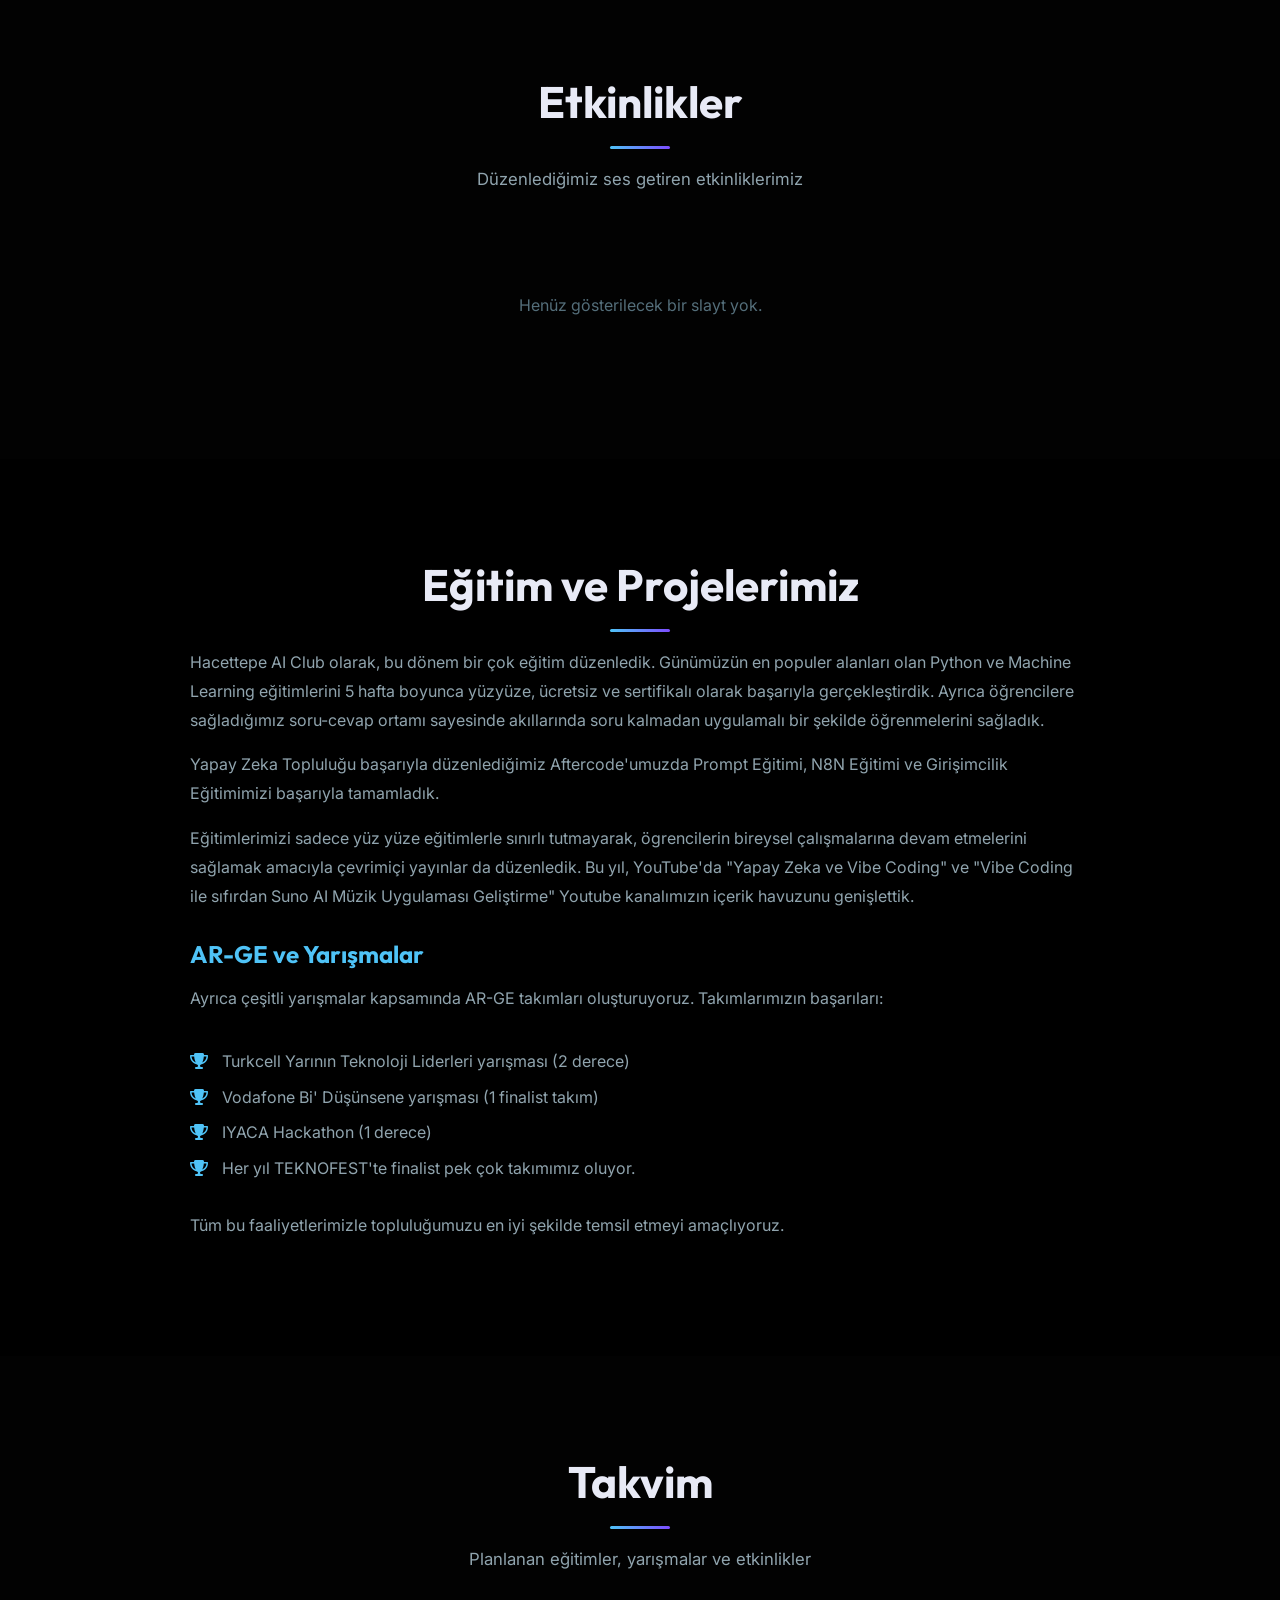
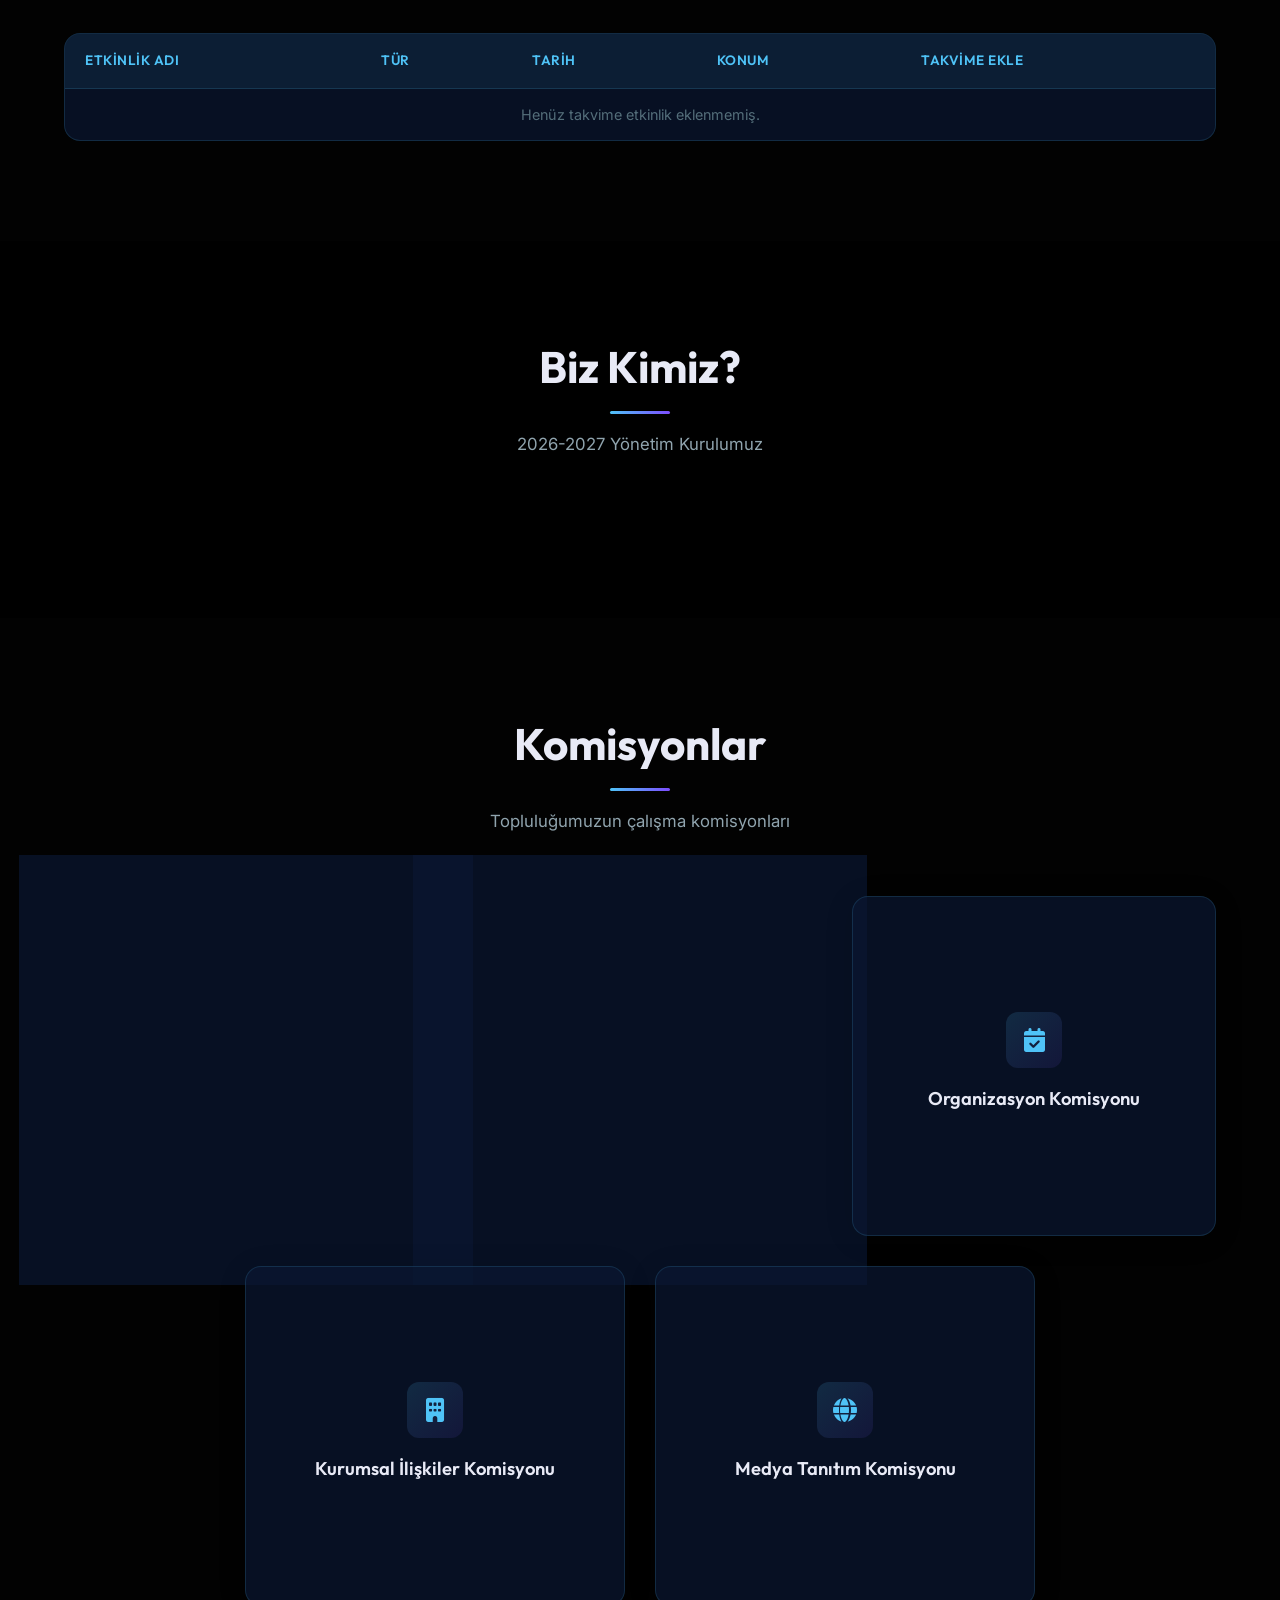
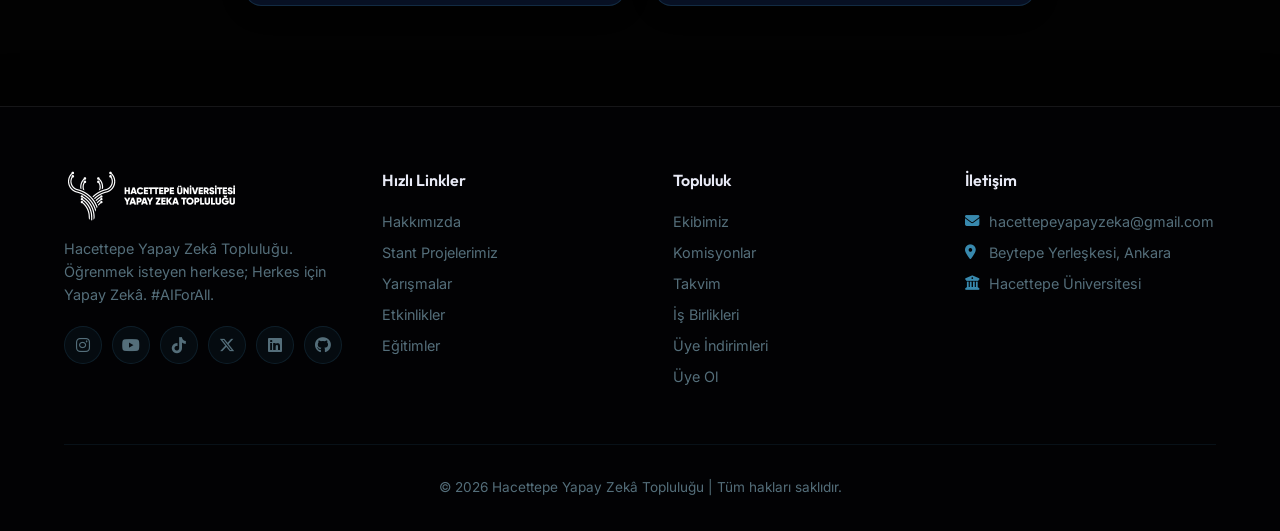
==== commit 0ff8d718: "Add member discount fields and update discount display logic" ====
--- a/Frontend/index.html
+++ b/Frontend/index.html
@@ -50,8 +50,18 @@
                 <a href="#takvim" class="nav-announcements-link hide-on-mobile" title="Takvim">2026-2027 Takvimi</a>
             </div>
 
-            <!-- Right: Üye Ol + İletişim -->
+            <!-- Right: İndirimler + Üye Ol + İletişim -->
             <div class="header-right">
+                <!-- Anlaşmalı kafelerdeki üye indirimleri. Hamburger menüde DEĞİL:
+                     mobilde de header'da kalır, yalnızca metni kısalır. -->
+                <a href="indirimler.html" class="btn-discount" id="btn-discount"
+                    aria-label="İndirimlerimizden Faydalan"
+                    title="Anlaşmalı kafelerdeki üye indirimlerinden faydalan">
+                    <i class="fa-solid fa-percent"></i>
+                    <span class="btn-discount-label">İndirimlerimizden Faydalan</span>
+                    <span class="btn-discount-label-short">İndirimler</span>
+                </a>
+
                 <a href="https://topluluklar.hacettepe.edu.tr/topluluklar/yapay-zeka-toplulugu" target="_blank"
                     rel="noopener" class="btn-member" id="btn-member">
                     <i class="fa-solid fa-user-plus"></i> <span class="btn-text">Üye Ol</span>
@@ -673,6 +683,7 @@
                         <li><a href="#komisyonlar">Komisyonlar</a></li>
                         <li><a href="#takvim">Takvim</a></li>
                         <li><a href="#isbirlikleri">İş Birlikleri</a></li>
+                        <li><a href="indirimler.html">Üye İndirimleri</a></li>
                         <li><a href="https://topluluklar.hacettepe.edu.tr/topluluklar/yapay-zeka-toplulugu"
                                 target="_blank" rel="noopener">Üye Ol</a></li>
                     </ul>
--- a/Frontend/css/style.css
+++ b/Frontend/css/style.css
@@ -4171,6 +4171,38 @@
   color: var(--text-muted);
 }
 
+/* Onay kutusu alanı (type: 'checkbox'). Genel `.admin-inline-form input`
+   kuralı tüm girdilere width:100% verdiği için burada sıfırlanır; aksi halde
+   kutu satırın tamamına yayılıp etiketin altında kalır. */
+.admin-inline-form .admin-form-check {
+  display: grid;
+  grid-template-columns: auto 1fr;
+  align-items: center;
+  column-gap: 10px;
+  margin-bottom: 14px;
+  cursor: pointer;
+}
+
+.admin-inline-form .admin-form-check input[type="checkbox"] {
+  width: 18px;
+  height: 18px;
+  margin: 0;
+  padding: 0;
+  accent-color: var(--glow);
+  cursor: pointer;
+}
+
+.admin-inline-form .admin-form-check>span {
+  color: var(--text-primary);
+  font-weight: 500;
+}
+
+/* İpucu metni kutunun altına, etiketle aynı kolona hizalanır. */
+.admin-inline-form .admin-form-check .admin-form-hint {
+  grid-column: 2;
+  margin-top: 2px;
+}
+
 .admin-upload-box {
   background: rgba(79, 195, 247, 0.1);
   border: 1px solid rgba(79, 195, 247, 0.2);
@@ -4292,4 +4324,564 @@
   .side-menu-actions {
     padding: 14px 20px 4px;
   }
-}+}
+/* ==========================================================================
+   39. ÜYE İNDİRİMLERİ (Header butonu + indirimler.html)
+   --------------------------------------------------------------------------
+   Anlaşmalı kafelerde üyelere kasada uygulanan indirimler. Sayfanın verisi
+   ana sayfadaki iş birlikleri bölümüyle aynı kaynaktan gelir; burada yalnızca
+   sunum katmanı tanımlıdır.
+   ========================================================================== */
+:root {
+  /* İndirim vurgusu: sitenin mavi/mor paletinden bilinçli olarak ayrışır ki
+     header'daki çağrı butonu diğer aksiyonların arasında kaybolmasın. */
+  --discount-accent: #00c853;
+  --discount-accent-2: #00acc1;
+  --discount-ink: #04231a;
+}
+
+/* --------------------------------------------------------------------------
+   39.1 HEADER BUTONU
+   Hamburger menüde DEĞİL: mobilde de header'da kalır, yalnızca metni kısalır.
+   Bu yüzden mobildeki "header-right butonlarını 24x24 ikona indir" kuralının
+   seçicilerine bilinçli olarak dahil edilmemiştir.
+   -------------------------------------------------------------------------- */
+.btn-discount {
+  display: inline-flex;
+  align-items: center;
+  gap: 8px;
+  flex-shrink: 0;
+  padding: 9px 16px;
+  font-family: var(--font-heading);
+  font-weight: 700;
+  font-size: 0.85rem;
+  line-height: 1;
+  white-space: nowrap;
+  color: var(--discount-ink);
+  background: linear-gradient(135deg, var(--discount-accent), var(--discount-accent-2));
+  border-radius: var(--radius-full);
+  box-shadow: 0 0 16px rgba(0, 200, 83, 0.28);
+  animation: discount-pulse 2.8s ease-in-out infinite;
+  transition: transform var(--transition-fast), box-shadow var(--transition-base);
+}
+
+.btn-discount:hover {
+  transform: translateY(-1px);
+  box-shadow: 0 6px 24px rgba(0, 200, 83, 0.45);
+  animation: none;
+}
+
+.btn-discount:active {
+  transform: translateY(0) scale(0.98);
+}
+
+.btn-discount i {
+  font-size: 0.8em;
+}
+
+/* Uzun etiket geniş ekranda, kısa etiket dar ekranda gösterilir. */
+.btn-discount-label-short {
+  display: none;
+}
+
+@keyframes discount-pulse {
+
+  0%,
+  100% {
+    box-shadow: 0 0 14px rgba(0, 200, 83, 0.25);
+  }
+
+  50% {
+    box-shadow: 0 0 22px rgba(0, 200, 83, 0.5);
+  }
+}
+
+@media (max-width: 992px) {
+  .btn-discount-label {
+    display: none;
+  }
+
+  .btn-discount-label-short {
+    display: inline;
+  }
+}
+
+@media (max-width: 576px) {
+  .btn-discount {
+    gap: 5px;
+    padding: 6px 10px;
+    font-size: 0.68rem;
+    box-shadow: none;
+    animation: none;
+  }
+}
+
+/* Çok dar ekranlarda (≤400px) logo ile çakışmaması için yalnızca ikon kalır.
+   Header'daki diğer aksiyonlar da bu genişlikte ikona indiğinden düzen tutarlı
+   olur; renkli olduğu için buton yine header'daki en göze çarpan öğedir. */
+@media (max-width: 400px) {
+  .btn-discount-label-short {
+    display: none;
+  }
+
+  .btn-discount {
+    width: 26px;
+    height: 26px;
+    padding: 0;
+    gap: 0;
+    justify-content: center;
+    border-radius: 7px;
+  }
+
+  .btn-discount i {
+    font-size: 0.78rem;
+  }
+}
+
+/* --------------------------------------------------------------------------
+   39.2 SAYFA İSKELETİ
+   Sayfada hero bölümü yoktur; tema tercihi indirimler.js tarafından doğrudan
+   uygulanır (karanlık mod kapalıysa `past-hero` sınıfı eklenir).
+   -------------------------------------------------------------------------- */
+body.discount-page #main-content {
+  min-height: 60vh;
+}
+
+body.discount-page #footer {
+  padding-top: 32px;
+}
+
+/* --------------------------------------------------------------------------
+   39.3 E-POSTA GİRİŞİ
+   -------------------------------------------------------------------------- */
+.discount-verify-card {
+  max-width: 620px;
+  margin: 0 auto;
+  padding: 32px 28px;
+  text-align: center;
+  background: var(--glass-bg);
+  backdrop-filter: blur(20px);
+  -webkit-backdrop-filter: blur(20px);
+  border: 1px solid var(--border-color);
+  border-radius: var(--radius-lg);
+  box-shadow: var(--shadow-card);
+}
+
+.discount-verify-label {
+  display: block;
+  margin-bottom: 16px;
+  font-family: var(--font-heading);
+  font-size: 1.05rem;
+  font-weight: 600;
+  color: var(--text-primary);
+}
+
+.discount-verify-row {
+  display: flex;
+  gap: 12px;
+  align-items: stretch;
+}
+
+.discount-verify-input {
+  flex: 1 1 auto;
+  min-width: 0;
+  text-align: center;
+}
+
+.discount-verify-btn {
+  flex: 0 0 auto;
+  padding: 12px 24px;
+  font-size: 0.92rem;
+}
+
+.discount-verify-message {
+  margin: 14px auto 0;
+  min-height: 1.4em;
+  font-size: 0.88rem;
+  color: var(--text-secondary);
+}
+
+.discount-verify-message.is-error {
+  color: #ef5350;
+}
+
+@media (max-width: 576px) {
+  .discount-verify-card {
+    padding: 24px 18px;
+  }
+
+  .discount-verify-row {
+    flex-direction: column;
+  }
+
+  .discount-verify-btn {
+    width: 100%;
+  }
+}
+
+/* --------------------------------------------------------------------------
+   39.4 DOĞRULAMA SONUCU (yeşil tik + durum + ad soyad)
+   -------------------------------------------------------------------------- */
+.discount-result {
+  display: flex;
+  flex-direction: column;
+  align-items: center;
+  gap: 10px;
+  max-width: 620px;
+  margin: 0 auto;
+  padding: 40px 28px;
+  text-align: center;
+  background: var(--glass-bg);
+  backdrop-filter: blur(20px);
+  -webkit-backdrop-filter: blur(20px);
+  border: 1px solid rgba(0, 200, 83, 0.35);
+  border-radius: var(--radius-lg);
+  box-shadow: var(--shadow-card);
+}
+
+.discount-result[hidden] {
+  display: none;
+}
+
+.discount-result-check {
+  font-size: 4.5rem;
+  line-height: 1;
+  color: #00c853;
+  animation: discount-check-pop 0.45s cubic-bezier(0.16, 1, 0.3, 1) both;
+}
+
+@keyframes discount-check-pop {
+  from {
+    opacity: 0;
+    transform: scale(0.5);
+  }
+
+  to {
+    opacity: 1;
+    transform: scale(1);
+  }
+}
+
+.discount-result-status {
+  margin: 0;
+  font-family: var(--font-heading);
+  font-size: 1.35rem;
+  font-weight: 700;
+  color: #00c853;
+  letter-spacing: 0.3px;
+}
+
+.discount-result-name {
+  margin: 0;
+  font-size: 1.05rem;
+  font-weight: 500;
+  color: var(--text-primary);
+}
+
+/* Doğrulama servisi bağlanana kadar görünen uyarı; entegrasyon sonrası
+   indirimler.js bu bloğu otomatik gizler. */
+.discount-result-pending {
+  margin: 8px auto 0;
+  max-width: 44ch;
+  padding: 10px 14px;
+  font-size: 0.82rem;
+  line-height: 1.5;
+  color: #ffb74d;
+  background: rgba(255, 183, 77, 0.1);
+  border: 1px dashed rgba(255, 183, 77, 0.45);
+  border-radius: var(--radius-sm);
+}
+
+.discount-result-pending[hidden] {
+  display: none;
+}
+
+.discount-result-reset {
+  margin-top: 10px;
+  padding: 10px 22px;
+  font-size: 0.88rem;
+}
+
+/* --------------------------------------------------------------------------
+   39.5 ANLAŞMALI KAFE LİSTESİ
+   -------------------------------------------------------------------------- */
+.discount-list {
+  display: flex;
+  flex-direction: column;
+  gap: 40px;
+}
+
+.discount-group-title {
+  margin: 0 0 20px;
+  padding-bottom: 12px;
+  font-size: 1.15rem;
+  font-weight: 700;
+  letter-spacing: 0.3px;
+  text-align: center;
+  color: var(--glow);
+  border-bottom: 1px solid var(--border-color);
+}
+
+.discount-cards {
+  display: grid;
+  grid-template-columns: repeat(auto-fill, minmax(320px, 1fr));
+  gap: 18px;
+}
+
+.discount-card {
+  display: flex;
+  align-items: center;
+  gap: 16px;
+  padding: 16px 20px;
+  background: var(--glass-bg);
+  backdrop-filter: blur(20px);
+  -webkit-backdrop-filter: blur(20px);
+  border: 1px solid var(--border-color);
+  border-radius: var(--radius-lg);
+  transition: transform var(--transition-base),
+    border-color var(--transition-base),
+    box-shadow var(--transition-base);
+}
+
+.discount-card:hover {
+  transform: translateY(-3px);
+  border-color: rgba(0, 200, 83, 0.35);
+  box-shadow: var(--shadow-card-hover);
+}
+
+.discount-card-logo {
+  flex: 0 0 auto;
+  display: flex;
+  align-items: center;
+  justify-content: center;
+  width: 64px;
+  height: 64px;
+  overflow: hidden;
+  border-radius: var(--radius-sm);
+  background: rgba(255, 255, 255, 0.06);
+}
+
+.discount-card-logo img {
+  width: 100%;
+  height: 100%;
+  object-fit: contain;
+}
+
+.discount-card-logo i {
+  font-size: 1.6rem;
+  color: var(--glow);
+}
+
+.discount-card-body {
+  flex: 1 1 auto;
+  min-width: 0;
+  display: flex;
+  flex-direction: column;
+  gap: 4px;
+}
+
+.discount-card-name {
+  font-family: var(--font-heading);
+  font-size: 1.02rem;
+  font-weight: 600;
+  color: var(--text-primary);
+  overflow-wrap: anywhere;
+}
+
+.discount-card-name a:hover {
+  color: var(--glow);
+}
+
+.discount-card-caption {
+  font-size: 0.8rem;
+  line-height: 1.4;
+  color: var(--text-muted);
+}
+
+/* İndirim oranı: kartın sağ ucunda, listenin taranabilir olmasını sağlayan
+   tek vurgu noktası. */
+.discount-rate {
+  flex: 0 0 auto;
+  display: flex;
+  flex-direction: column;
+  align-items: center;
+  justify-content: center;
+  min-width: 78px;
+  padding: 8px 12px;
+  font-family: var(--font-heading);
+  font-size: 1.3rem;
+  font-weight: 800;
+  line-height: 1.1;
+  color: var(--discount-ink);
+  text-align: center;
+  background: linear-gradient(135deg, var(--discount-accent), var(--discount-accent-2));
+  border-radius: var(--radius-sm);
+  max-width: 42%;
+}
+
+.discount-rate small {
+  font-size: 0.6rem;
+  font-weight: 700;
+  letter-spacing: 0.6px;
+  text-transform: uppercase;
+  opacity: 0.85;
+}
+
+/* Serbest metinli oranlar ("%10 (kahvede)") iri puntoda kartın yarısını
+   kaplayıp kurum adını birkaç satıra bölüyordu. Bu varyant küçük puntoyla
+   sarar; rozet hiçbir durumda kartın %42'sinden geniş olamaz. */
+.discount-rate--long {
+  font-size: 0.86rem;
+  font-weight: 700;
+  line-height: 1.35;
+  letter-spacing: 0;
+  overflow-wrap: anywhere;
+}
+
+.discount-rate--long small {
+  font-size: 0.62rem;
+}
+
+.discount-rate--empty {
+  font-size: 0.86rem;
+  font-weight: 700;
+  background: rgba(0, 200, 83, 0.15);
+  color: var(--discount-accent);
+}
+
+.discount-list-loading,
+.discount-empty {
+  text-align: center;
+  color: var(--text-muted);
+  font-size: 0.92rem;
+}
+
+.discount-empty {
+  max-width: 480px;
+  margin: 0 auto;
+  padding: 36px 24px;
+  border: 1px dashed var(--border-color);
+  border-radius: var(--radius-lg);
+}
+
+.discount-empty i {
+  display: block;
+  margin-bottom: 14px;
+  font-size: 2.2rem;
+  color: var(--glow);
+}
+
+.discount-empty-title {
+  margin: 0 auto 6px;
+  font-family: var(--font-heading);
+  font-size: 1rem;
+  font-weight: 600;
+  color: var(--text-secondary);
+}
+
+.discount-empty-detail {
+  margin: 0 auto;
+  font-size: 0.85rem;
+  line-height: 1.5;
+}
+
+.discount-list-note {
+  max-width: 640px;
+  margin: 40px auto 0;
+  text-align: center;
+  font-size: 0.85rem;
+  line-height: 1.6;
+  color: var(--text-muted);
+}
+
+@media (max-width: 576px) {
+  .discount-cards {
+    grid-template-columns: 1fr;
+  }
+
+  .discount-card {
+    gap: 12px;
+    padding: 14px 14px;
+  }
+
+  .discount-card-logo {
+    width: 52px;
+    height: 52px;
+  }
+
+  .discount-rate {
+    min-width: 66px;
+    max-width: 38%;
+    font-size: 1.12rem;
+    padding: 7px 9px;
+  }
+}
+
+/* --------------------------------------------------------------------------
+   39.6 AÇIK TEMA (past-hero) DOKUNUŞLARI
+   -------------------------------------------------------------------------- */
+body.past-hero .discount-card-logo {
+  background: rgba(15, 23, 42, 0.05);
+}
+
+/* Genel `.form-input` kuralı arka planı lacivere sabitler; açık temada kutunun
+   içi beyaz olduğu için yazı okunamaz hâle geliyordu. Bu yüzden girdi açık
+   temada beyaza çevrilir. (Bülten modalı tersini yapar: orada kutunun kendisi
+   lacivert kaldığı için yazı beyaza zorlanır.) */
+body.past-hero .discount-verify-input {
+  color: var(--text-primary);
+  background: rgba(255, 255, 255, 0.85);
+  border-color: rgba(15, 23, 42, 0.14);
+}
+
+body.past-hero .discount-verify-input::placeholder {
+  color: #64748b;
+}
+
+body.past-hero .discount-verify-input:hover {
+  border-color: rgba(15, 23, 42, 0.28);
+}
+
+body.past-hero .discount-verify-input:focus {
+  background: #ffffff;
+  border-color: var(--glow);
+}
+
+body.past-hero .discount-result-pending {
+  color: #a1610a;
+  background: rgba(255, 183, 77, 0.16);
+  border-color: rgba(161, 97, 10, 0.4);
+}
+
+body.past-hero .discount-result-check,
+body.past-hero .discount-result-status {
+  color: #00913c;
+}
+
+body.past-hero .discount-rate--empty {
+  color: #00733c;
+  background: rgba(0, 145, 60, 0.12);
+}
+
+/* --------------------------------------------------------------------------
+   39.7 ANA SAYFADAKİ SPONSOR KARTINDA İNDİRİM ROZETİ
+   İndirim kategorisindeki kafeler ana sayfada da oranıyla görünür; böylece
+   iki ekran arasında ayrı bir liste tutulmaz.
+   -------------------------------------------------------------------------- */
+.sponsor-discount-badge {
+  display: inline-flex;
+  align-items: center;
+  gap: 6px;
+  padding: 4px 12px;
+  font-family: var(--font-heading);
+  font-size: 0.8rem;
+  font-weight: 800;
+  letter-spacing: 0.3px;
+  color: var(--discount-ink);
+  background: linear-gradient(135deg, var(--discount-accent), var(--discount-accent-2));
+  border-radius: var(--radius-full);
+}
+
+.sponsor-discount-badge i {
+  font-size: 0.75em;
+}
